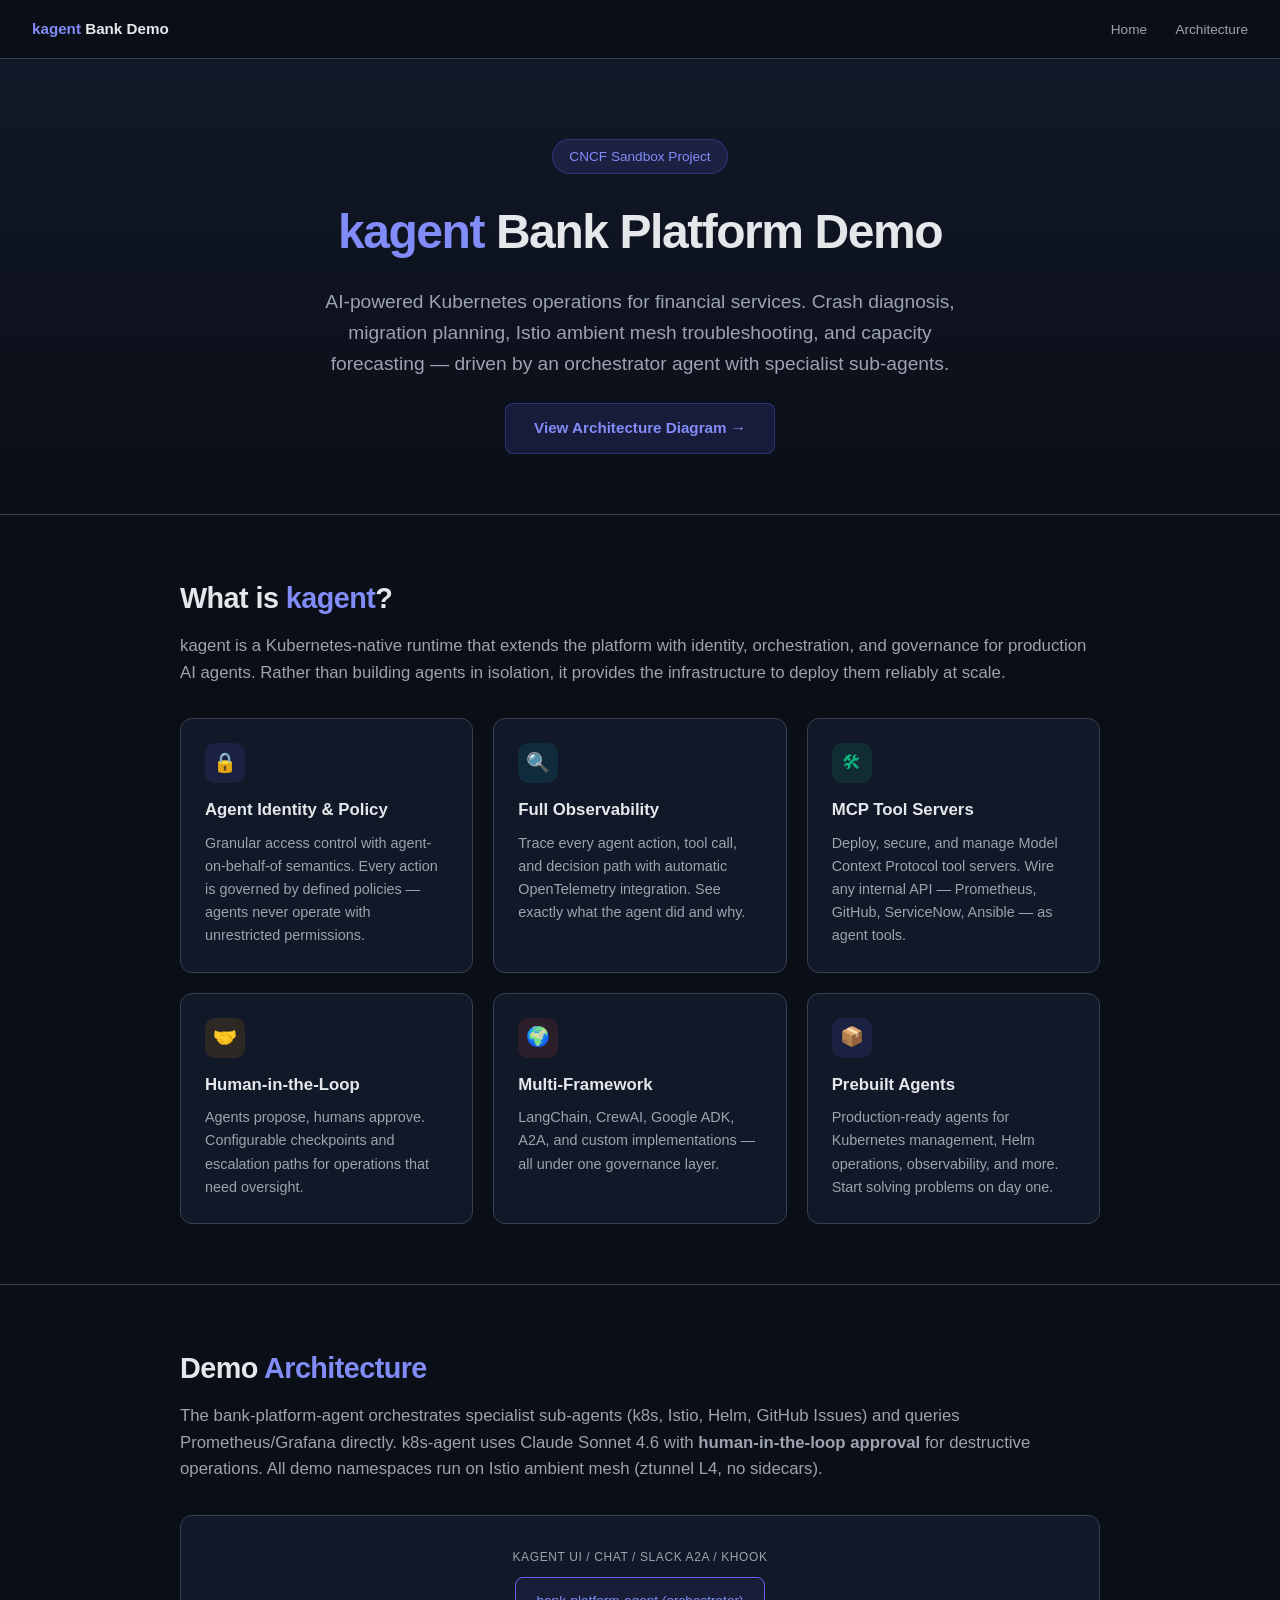
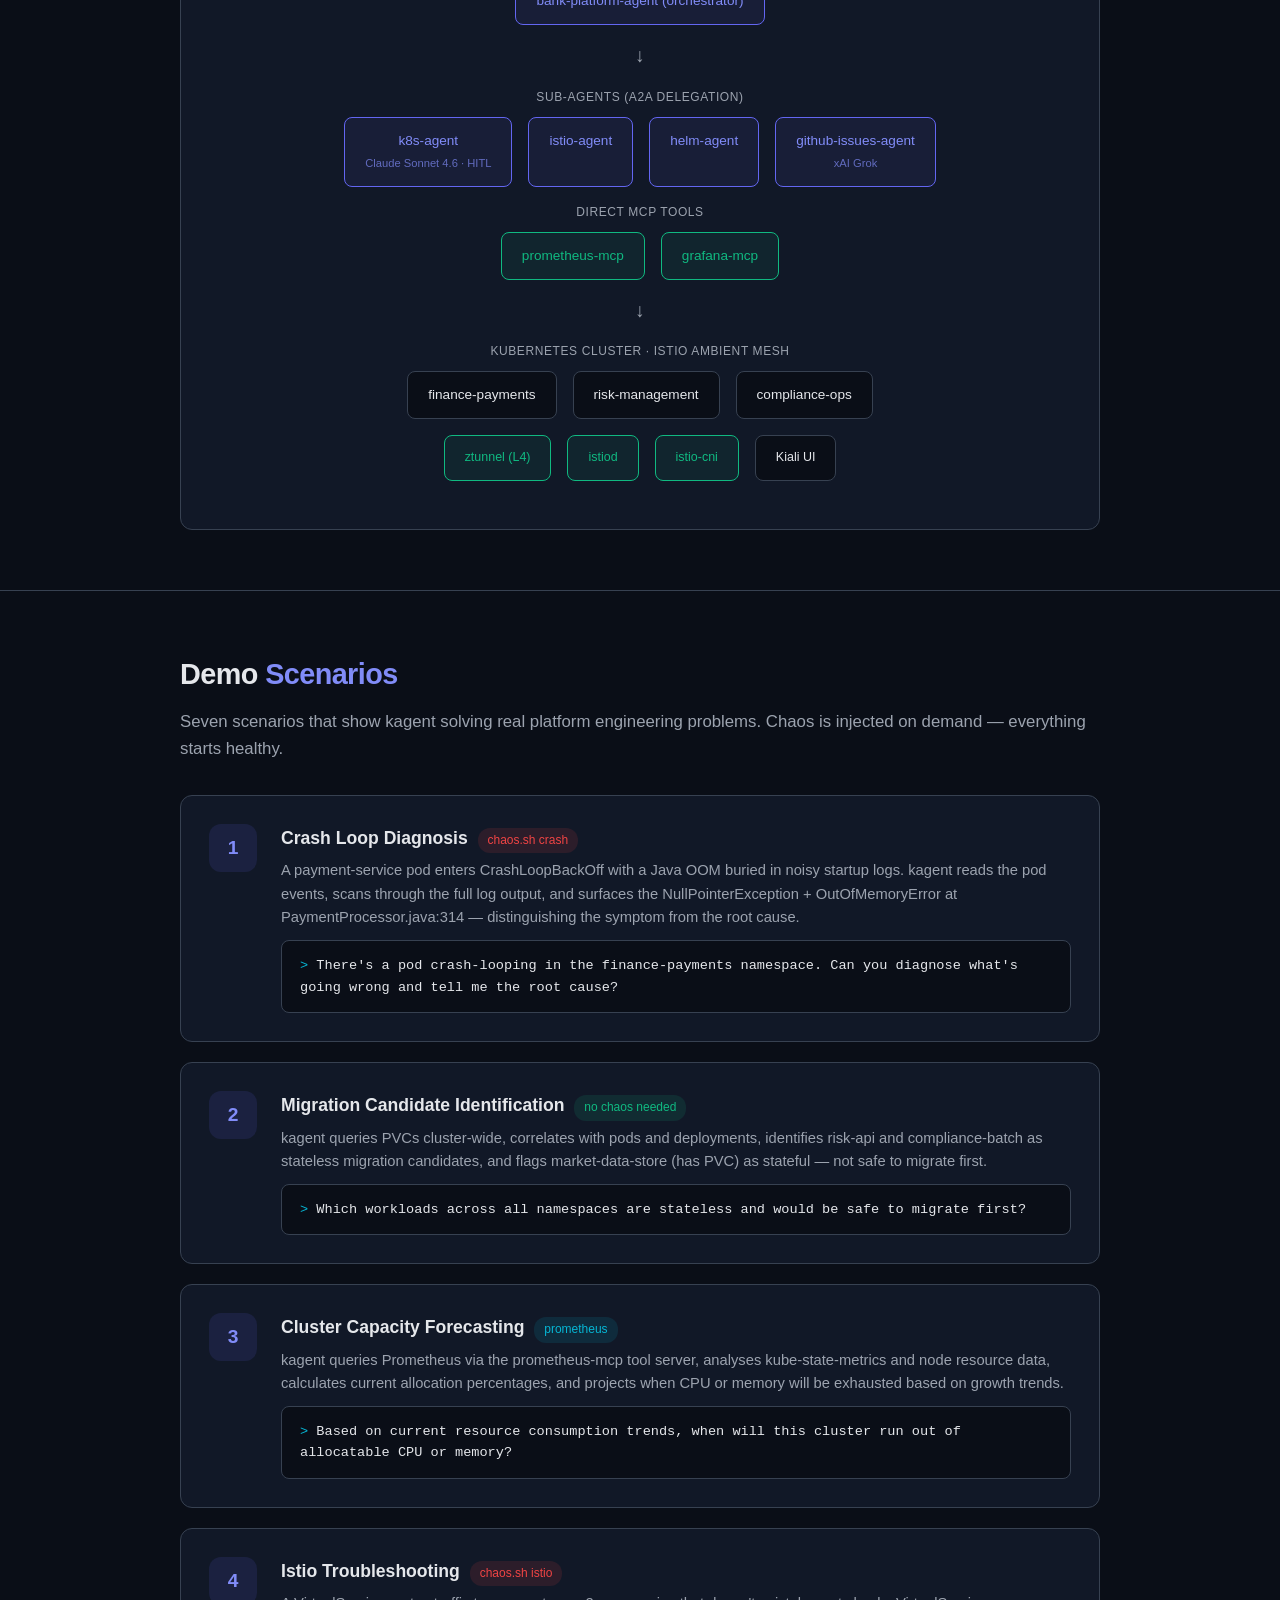
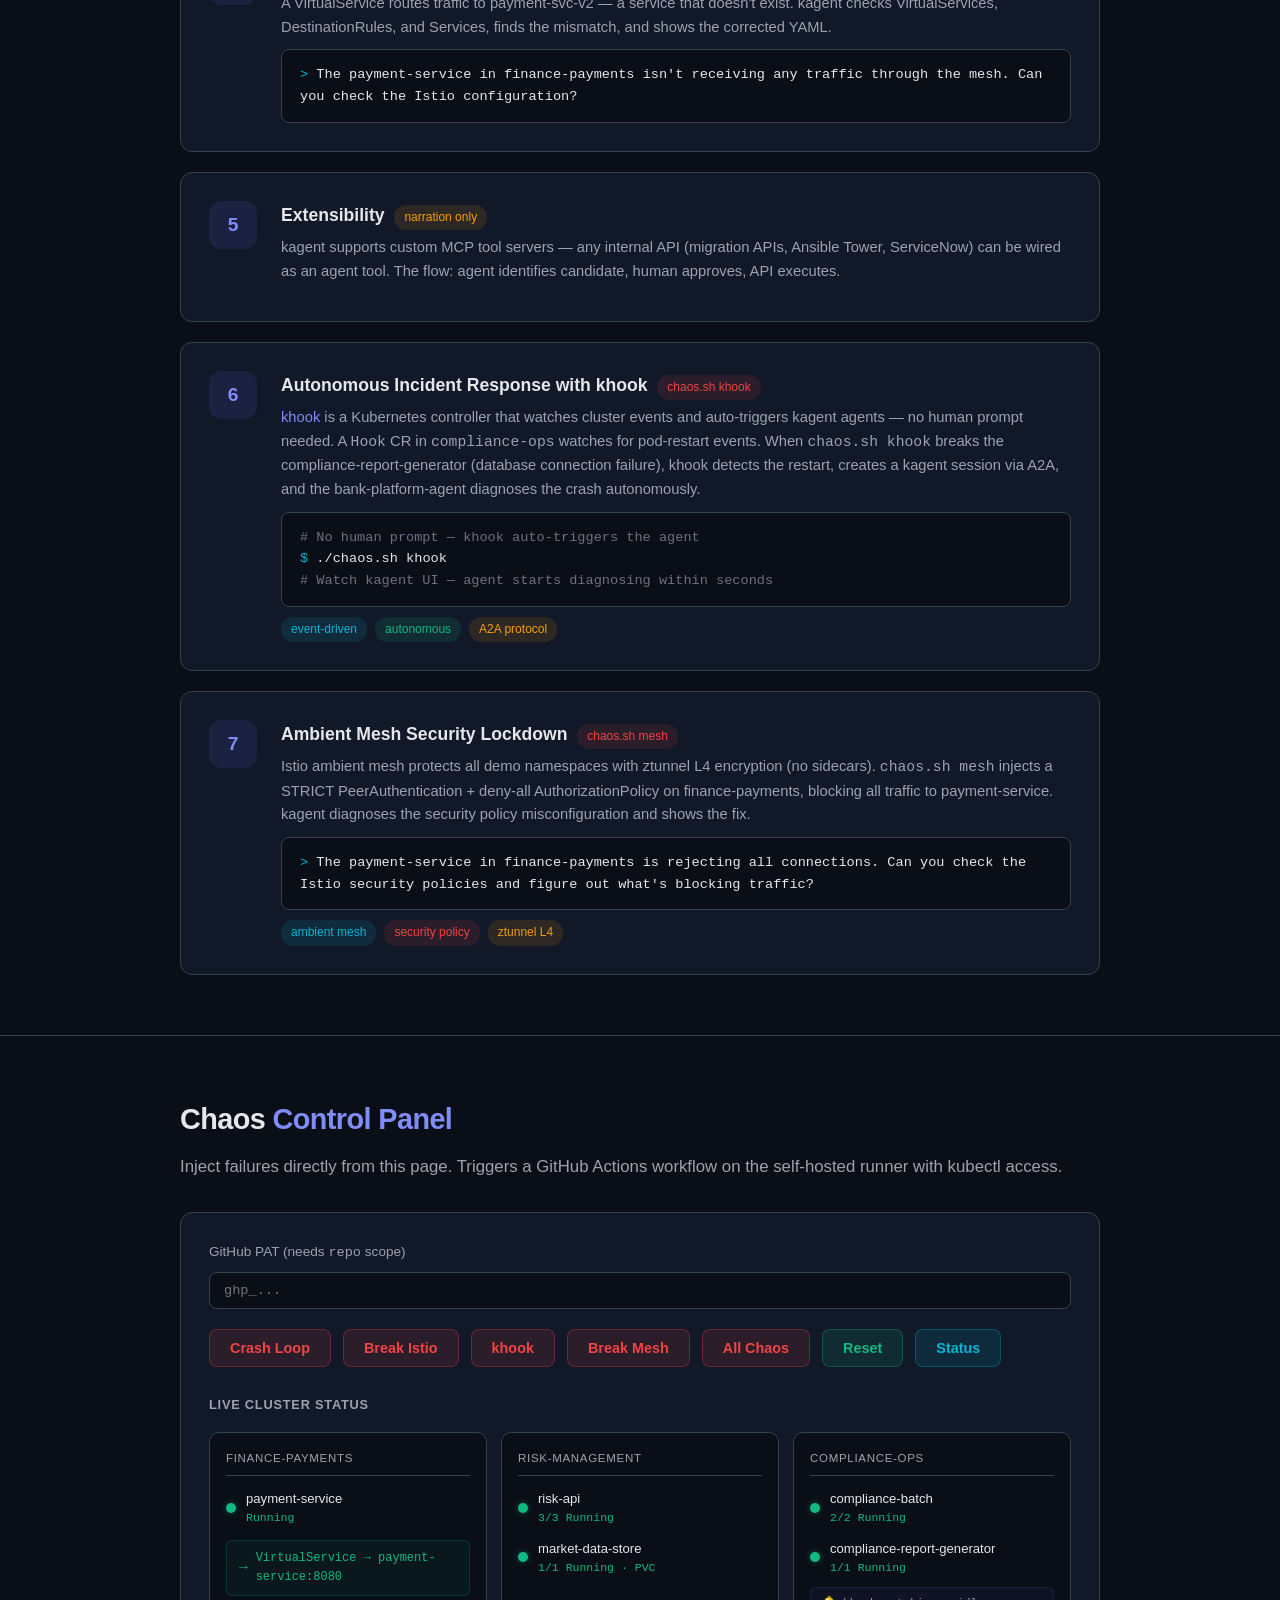
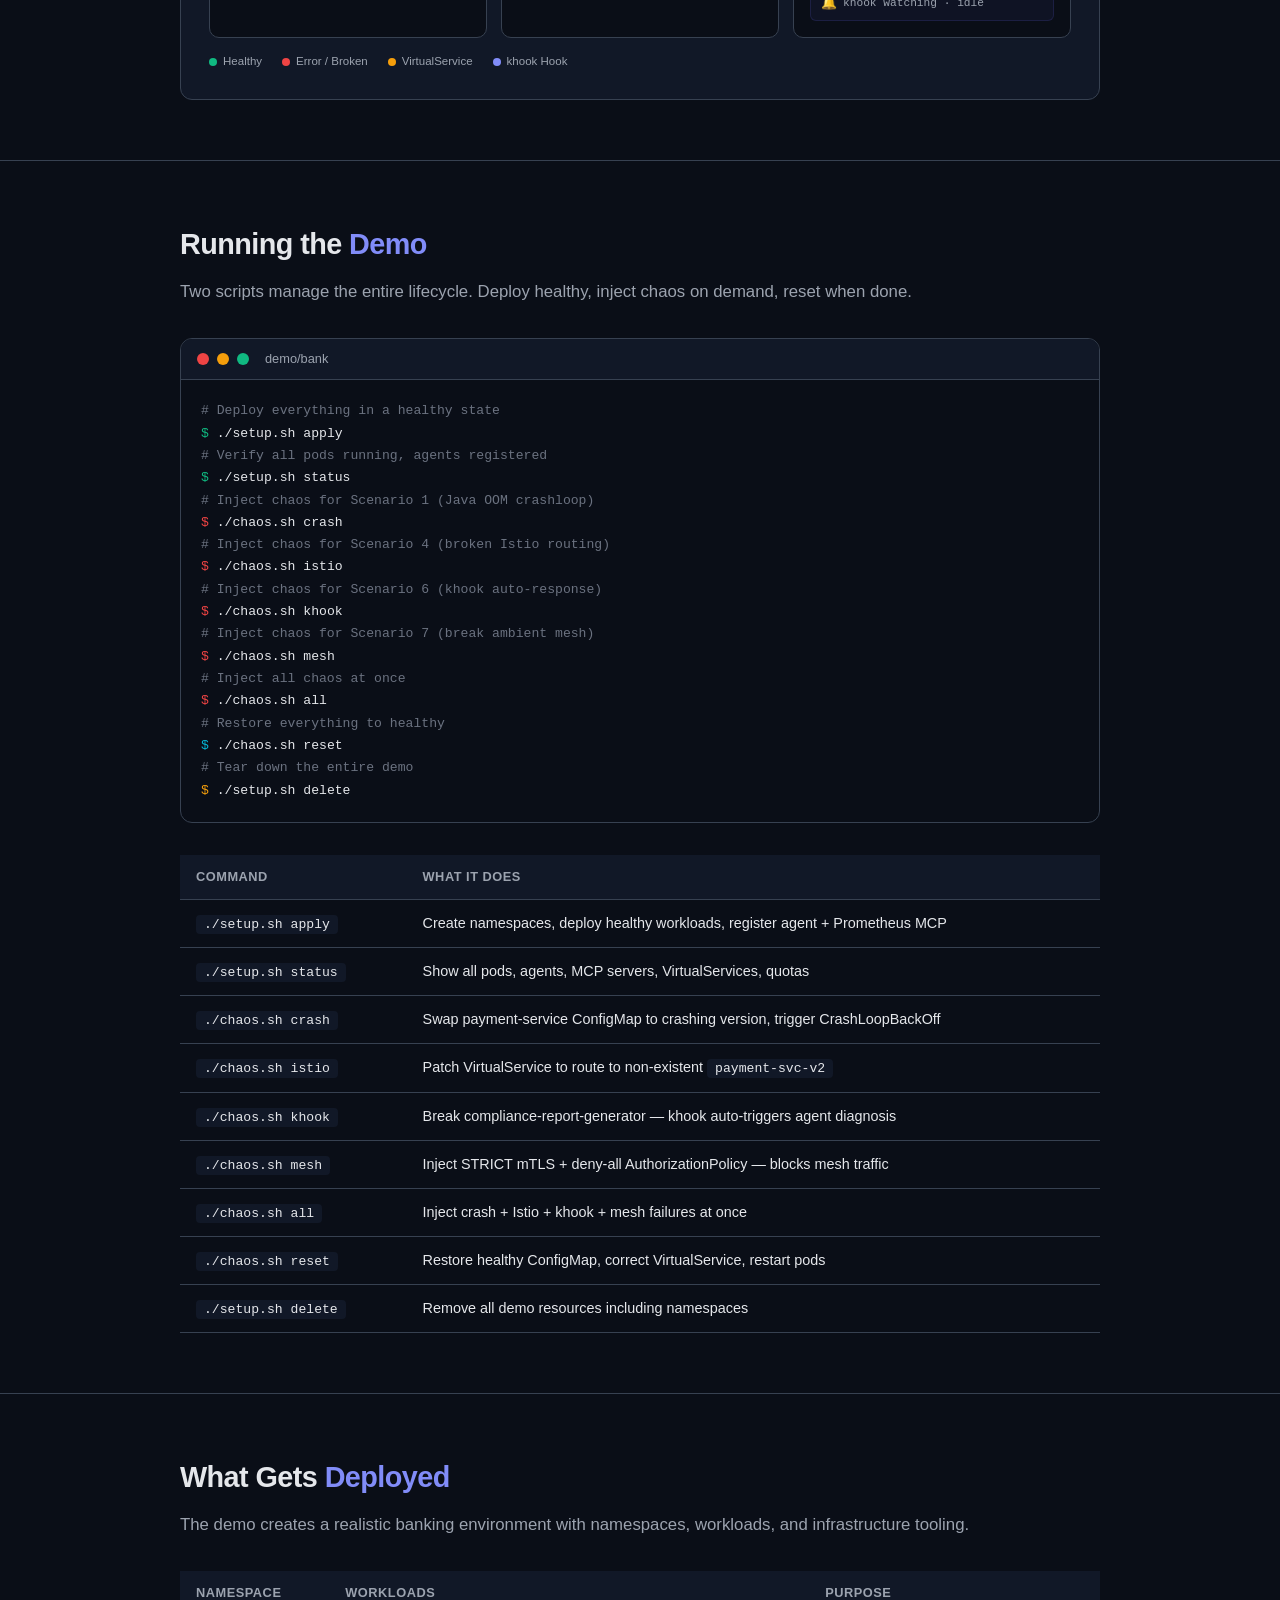
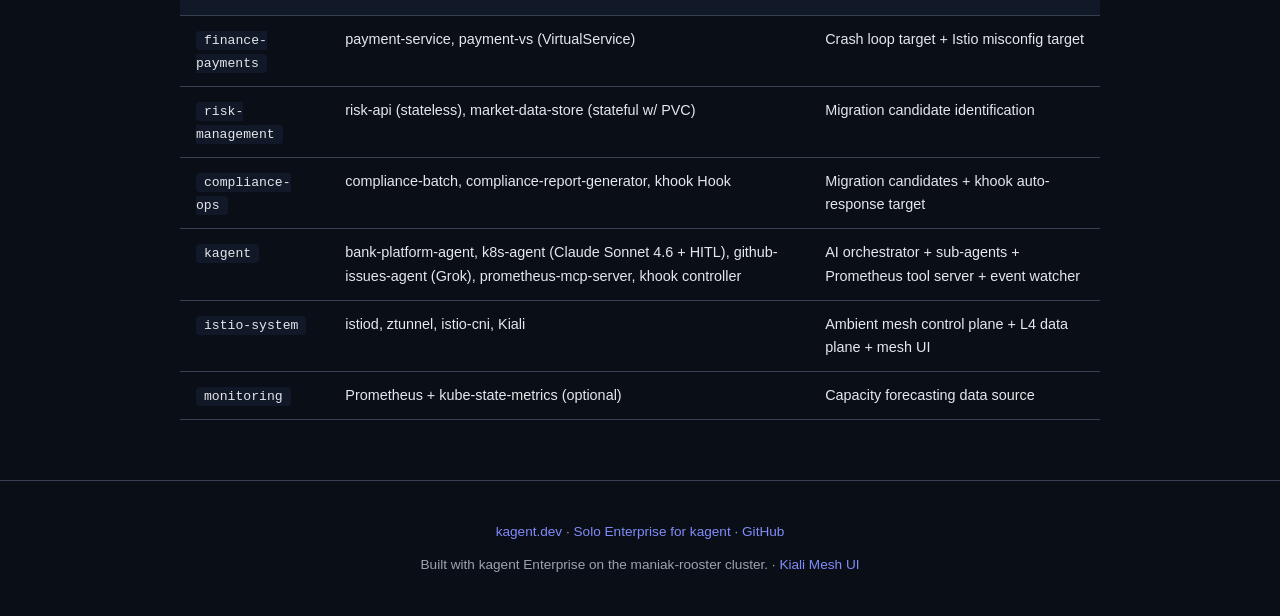
==== docs/index.html @ 9a8044e0 "feat: claude-sonnet-4-6, HITL approval, update docs - claude-model-config now uses claude-sonnet-4-6" ====
<!DOCTYPE html>
<html lang="en">
<head>
  <meta charset="UTF-8">
  <meta name="viewport" content="width=device-width, initial-scale=1.0">
  <title>kagent — Bank Platform Demo</title>
  <style>
    :root {
      --bg: #0a0e17;
      --surface: #111827;
      --surface-light: #1f2937;
      --border: #374151;
      --text: #e5e7eb;
      --text-muted: #9ca3af;
      --accent: #6366f1;
      --accent-light: #818cf8;
      --green: #10b981;
      --red: #ef4444;
      --yellow: #f59e0b;
      --cyan: #06b6d4;
    }
    * { margin: 0; padding: 0; box-sizing: border-box; }
    body {
      font-family: -apple-system, BlinkMacSystemFont, 'Segoe UI', Roboto, sans-serif;
      background: var(--bg);
      color: var(--text);
      line-height: 1.6;
    }
    a { color: var(--accent-light); text-decoration: none; }
    a:hover { text-decoration: underline; }

    /* Hero */
    .hero {
      text-align: center;
      padding: 80px 20px 60px;
      background: linear-gradient(180deg, #111827 0%, var(--bg) 100%);
      border-bottom: 1px solid var(--border);
    }
    .hero-badge {
      display: inline-block;
      background: rgba(99, 102, 241, 0.15);
      color: var(--accent-light);
      padding: 6px 16px;
      border-radius: 20px;
      font-size: 0.85rem;
      font-weight: 500;
      margin-bottom: 20px;
      border: 1px solid rgba(99, 102, 241, 0.3);
    }
    .hero h1 {
      font-size: 3rem;
      font-weight: 700;
      letter-spacing: -0.03em;
      margin-bottom: 16px;
    }
    .hero h1 span { color: var(--accent-light); }
    .hero p {
      font-size: 1.2rem;
      color: var(--text-muted);
      max-width: 640px;
      margin: 0 auto;
    }

    /* Container */
    .container { max-width: 960px; margin: 0 auto; padding: 0 20px; }

    /* Section */
    section { padding: 60px 0; }
    section + section { border-top: 1px solid var(--border); }
    section h2 {
      font-size: 1.8rem;
      font-weight: 600;
      margin-bottom: 12px;
      letter-spacing: -0.02em;
    }
    section h2 span { color: var(--accent-light); }
    section > .container > p {
      color: var(--text-muted);
      margin-bottom: 32px;
      font-size: 1.05rem;
    }

    /* Feature grid */
    .features {
      display: grid;
      grid-template-columns: repeat(auto-fit, minmax(260px, 1fr));
      gap: 20px;
      margin-top: 24px;
    }
    .feature {
      background: var(--surface);
      border: 1px solid var(--border);
      border-radius: 12px;
      padding: 24px;
    }
    .feature-icon {
      width: 40px;
      height: 40px;
      border-radius: 10px;
      display: flex;
      align-items: center;
      justify-content: center;
      font-size: 1.2rem;
      margin-bottom: 14px;
    }
    .feature h3 { font-size: 1.05rem; margin-bottom: 8px; }
    .feature p { color: var(--text-muted); font-size: 0.9rem; }

    /* Scenario cards */
    .scenarios { display: flex; flex-direction: column; gap: 20px; margin-top: 24px; }
    .scenario {
      background: var(--surface);
      border: 1px solid var(--border);
      border-radius: 12px;
      padding: 28px;
      display: flex;
      gap: 24px;
      align-items: flex-start;
    }
    .scenario-num {
      flex-shrink: 0;
      width: 48px;
      height: 48px;
      border-radius: 12px;
      background: rgba(99, 102, 241, 0.12);
      color: var(--accent-light);
      display: flex;
      align-items: center;
      justify-content: center;
      font-size: 1.2rem;
      font-weight: 700;
    }
    .scenario-body h3 { font-size: 1.1rem; margin-bottom: 6px; }
    .scenario-body p { color: var(--text-muted); font-size: 0.92rem; margin-bottom: 10px; }

    /* Code blocks */
    .code-block {
      background: var(--bg);
      border: 1px solid var(--border);
      border-radius: 8px;
      padding: 14px 18px;
      font-family: 'SF Mono', 'Fira Code', 'Cascadia Code', monospace;
      font-size: 0.85rem;
      overflow-x: auto;
      color: var(--text-muted);
    }
    .code-block .prompt { color: var(--cyan); }
    .code-block .cmd { color: var(--text); }
    .code-block .comment { color: #6b7280; }

    /* Terminal */
    .terminal {
      background: var(--bg);
      border: 1px solid var(--border);
      border-radius: 12px;
      overflow: hidden;
      margin-top: 24px;
    }
    .terminal-header {
      background: var(--surface);
      padding: 10px 16px;
      display: flex;
      align-items: center;
      gap: 8px;
      border-bottom: 1px solid var(--border);
    }
    .terminal-dot {
      width: 12px; height: 12px; border-radius: 50%;
    }
    .terminal-dot.r { background: var(--red); }
    .terminal-dot.y { background: var(--yellow); }
    .terminal-dot.g { background: var(--green); }
    .terminal-title {
      color: var(--text-muted);
      font-size: 0.8rem;
      margin-left: 8px;
    }
    .terminal-body {
      padding: 20px;
      font-family: 'SF Mono', 'Fira Code', monospace;
      font-size: 0.82rem;
      line-height: 1.7;
    }
    .terminal-body .line { white-space: pre; }
    .terminal-body .green { color: var(--green); }
    .terminal-body .red { color: var(--red); }
    .terminal-body .yellow { color: var(--yellow); }
    .terminal-body .cyan { color: var(--cyan); }
    .terminal-body .muted { color: #6b7280; }

    /* Architecture */
    .arch-diagram {
      background: var(--surface);
      border: 1px solid var(--border);
      border-radius: 12px;
      padding: 32px;
      margin-top: 24px;
      text-align: center;
    }
    .arch-row {
      display: flex;
      justify-content: center;
      gap: 16px;
      flex-wrap: wrap;
      margin-bottom: 16px;
    }
    .arch-box {
      background: var(--bg);
      border: 1px solid var(--border);
      border-radius: 8px;
      padding: 12px 20px;
      font-size: 0.85rem;
      font-weight: 500;
    }
    .arch-box.accent {
      border-color: var(--accent);
      background: rgba(99, 102, 241, 0.08);
      color: var(--accent-light);
    }
    .arch-box.green {
      border-color: var(--green);
      background: rgba(16, 185, 129, 0.08);
      color: var(--green);
    }
    .arch-arrow {
      color: var(--text-muted);
      font-size: 1.2rem;
      margin-bottom: 16px;
    }
    .arch-label {
      color: var(--text-muted);
      font-size: 0.75rem;
      text-transform: uppercase;
      letter-spacing: 0.05em;
      margin-bottom: 10px;
    }

    /* Flow table */
    .flow-table {
      width: 100%;
      border-collapse: collapse;
      margin-top: 24px;
      font-size: 0.9rem;
    }
    .flow-table th {
      text-align: left;
      padding: 12px 16px;
      background: var(--surface);
      border-bottom: 1px solid var(--border);
      font-weight: 600;
      font-size: 0.8rem;
      text-transform: uppercase;
      letter-spacing: 0.04em;
      color: var(--text-muted);
    }
    .flow-table td {
      padding: 12px 16px;
      border-bottom: 1px solid var(--border);
      vertical-align: top;
    }
    .flow-table code {
      background: var(--surface);
      padding: 2px 8px;
      border-radius: 4px;
      font-size: 0.82rem;
      font-family: 'SF Mono', monospace;
    }

    /* Footer */
    footer {
      border-top: 1px solid var(--border);
      padding: 40px 20px;
      text-align: center;
      color: var(--text-muted);
      font-size: 0.85rem;
    }
    footer a { color: var(--accent-light); }

    /* Tags */
    .tag {
      display: inline-block;
      font-size: 0.75rem;
      padding: 3px 10px;
      border-radius: 12px;
      font-weight: 500;
    }
    .tag-red { background: rgba(239, 68, 68, 0.12); color: var(--red); }
    .tag-green { background: rgba(16, 185, 129, 0.12); color: var(--green); }
    .tag-yellow { background: rgba(245, 158, 11, 0.12); color: var(--yellow); }
    .tag-cyan { background: rgba(6, 182, 212, 0.12); color: var(--cyan); }

    /* Chaos buttons */
    .chaos-btn {
      padding: 10px 20px;
      border: 1px solid var(--border);
      border-radius: 8px;
      font-size: 0.9rem;
      font-weight: 600;
      cursor: pointer;
      transition: all 0.15s;
      font-family: inherit;
    }
    .chaos-btn:hover { transform: translateY(-1px); }
    .chaos-btn:active { transform: translateY(0); }
    .chaos-btn:disabled { opacity: 0.5; cursor: not-allowed; transform: none; }
    .chaos-btn-red {
      background: rgba(239, 68, 68, 0.12);
      color: var(--red);
      border-color: rgba(239, 68, 68, 0.3);
    }
    .chaos-btn-red:hover { background: rgba(239, 68, 68, 0.2); }
    .chaos-btn-green {
      background: rgba(16, 185, 129, 0.12);
      color: var(--green);
      border-color: rgba(16, 185, 129, 0.3);
    }
    .chaos-btn-green:hover { background: rgba(16, 185, 129, 0.2); }
    .chaos-btn-cyan {
      background: rgba(6, 182, 212, 0.12);
      color: var(--cyan);
      border-color: rgba(6, 182, 212, 0.3);
    }
    .chaos-btn-cyan:hover { background: rgba(6, 182, 212, 0.2); }

    /* Cluster Viz */
    .cluster-viz-title {
      font-size: 0.8rem;
      color: var(--text-muted);
      text-transform: uppercase;
      letter-spacing: 0.06em;
      margin-bottom: 16px;
      font-weight: 600;
    }
    .ns-grid {
      display: grid;
      grid-template-columns: 1fr 1fr 1fr;
      gap: 14px;
    }
    .ns-card {
      background: var(--bg);
      border: 1px solid var(--border);
      border-radius: 10px;
      padding: 16px;
      transition: border-color 0.3s;
    }
    .ns-card.has-error { border-color: rgba(239, 68, 68, 0.5); }
    .ns-header {
      font-size: 0.72rem;
      text-transform: uppercase;
      letter-spacing: 0.06em;
      color: var(--text-muted);
      margin-bottom: 12px;
      padding-bottom: 8px;
      border-bottom: 1px solid var(--border);
    }
    .pod-row { margin-bottom: 10px; }
    .pod-row:last-child { margin-bottom: 0; }
    .pod-box {
      display: flex;
      align-items: center;
      gap: 10px;
    }
    .pod-dot {
      width: 10px;
      height: 10px;
      border-radius: 50%;
      flex-shrink: 0;
      transition: background 0.3s, box-shadow 0.3s;
    }
    .pod-dot.healthy {
      background: var(--green);
      box-shadow: 0 0 6px rgba(16, 185, 129, 0.4);
    }
    .pod-dot.error {
      background: var(--red);
      box-shadow: 0 0 6px rgba(239, 68, 68, 0.5);
      animation: pulse-red 1.5s ease-in-out infinite;
    }
    @keyframes pulse-red {
      0%, 100% { box-shadow: 0 0 6px rgba(239, 68, 68, 0.5); }
      50% { box-shadow: 0 0 14px rgba(239, 68, 68, 0.8); }
    }
    .pod-name {
      font-size: 0.82rem;
      font-weight: 500;
      color: var(--text);
    }
    .pod-status {
      font-size: 0.72rem;
      font-family: 'SF Mono', 'Fira Code', monospace;
      transition: color 0.3s;
    }
    .pod-status.healthy { color: var(--green); }
    .pod-status.error { color: var(--red); }
    .vs-indicator {
      margin-top: 12px;
      padding: 8px 12px;
      border-radius: 6px;
      font-size: 0.75rem;
      font-family: 'SF Mono', monospace;
      display: flex;
      align-items: center;
      gap: 8px;
      transition: background 0.3s, border-color 0.3s;
    }
    .vs-indicator.healthy {
      background: rgba(16, 185, 129, 0.06);
      border: 1px solid rgba(16, 185, 129, 0.2);
      color: var(--green);
    }
    .vs-indicator.error {
      background: rgba(239, 68, 68, 0.06);
      border: 1px solid rgba(239, 68, 68, 0.25);
      color: var(--red);
    }
    .vs-arrow {
      font-size: 0.9rem;
      transition: color 0.3s;
    }
    .viz-legend {
      display: flex;
      gap: 20px;
      margin-top: 14px;
      font-size: 0.72rem;
      color: var(--text-muted);
    }
    .viz-legend-item {
      display: flex;
      align-items: center;
      gap: 6px;
    }
    .viz-legend-dot {
      width: 8px;
      height: 8px;
      border-radius: 50%;
    }

    @media (max-width: 640px) {
      .hero h1 { font-size: 2rem; }
      .scenario { flex-direction: column; gap: 12px; }
      .ns-grid { grid-template-columns: 1fr; }
    }
  </style>
</head>
<body>

  <!-- Nav -->
  <nav style="display: flex; justify-content: space-between; align-items: center; padding: 16px 32px; border-bottom: 1px solid var(--border);">
    <div style="font-weight: 600; font-size: 0.95rem;"><span style="color: var(--accent-light);">kagent</span> Bank Demo</div>
    <div>
      <a href="index.html" style="font-size: 0.85rem; color: var(--text-muted); margin-left: 24px;">Home</a>
      <a href="architecture.html" style="font-size: 0.85rem; color: var(--text-muted); margin-left: 24px;">Architecture</a>
    </div>
  </nav>

  <!-- Hero -->
  <div class="hero">
    <div class="hero-badge">CNCF Sandbox Project</div>
    <h1><span>kagent</span> Bank Platform Demo</h1>
    <p>AI-powered Kubernetes operations for financial services. Crash diagnosis, migration planning, Istio ambient mesh troubleshooting, and capacity forecasting — driven by an orchestrator agent with specialist sub-agents.</p>
    <a href="architecture.html" style="display: inline-block; margin-top: 24px; padding: 12px 28px; background: rgba(99, 102, 241, 0.15); color: var(--accent-light); border: 1px solid rgba(99, 102, 241, 0.3); border-radius: 8px; font-weight: 600; font-size: 0.95rem; text-decoration: none; transition: background 0.15s;">View Architecture Diagram &rarr;</a>
  </div>

  <!-- What is kagent -->
  <section>
    <div class="container">
      <h2>What is <span>kagent</span>?</h2>
      <p>kagent is a Kubernetes-native runtime that extends the platform with identity, orchestration, and governance for production AI agents. Rather than building agents in isolation, it provides the infrastructure to deploy them reliably at scale.</p>

      <div class="features">
        <div class="feature">
          <div class="feature-icon" style="background: rgba(99, 102, 241, 0.12); color: var(--accent-light);">&#x1f512;</div>
          <h3>Agent Identity & Policy</h3>
          <p>Granular access control with agent-on-behalf-of semantics. Every action is governed by defined policies — agents never operate with unrestricted permissions.</p>
        </div>
        <div class="feature">
          <div class="feature-icon" style="background: rgba(6, 182, 212, 0.12); color: var(--cyan);">&#x1f50d;</div>
          <h3>Full Observability</h3>
          <p>Trace every agent action, tool call, and decision path with automatic OpenTelemetry integration. See exactly what the agent did and why.</p>
        </div>
        <div class="feature">
          <div class="feature-icon" style="background: rgba(16, 185, 129, 0.12); color: var(--green);">&#x1f6e0;</div>
          <h3>MCP Tool Servers</h3>
          <p>Deploy, secure, and manage Model Context Protocol tool servers. Wire any internal API — Prometheus, GitHub, ServiceNow, Ansible — as agent tools.</p>
        </div>
        <div class="feature">
          <div class="feature-icon" style="background: rgba(245, 158, 11, 0.12); color: var(--yellow);">&#x1f91d;</div>
          <h3>Human-in-the-Loop</h3>
          <p>Agents propose, humans approve. Configurable checkpoints and escalation paths for operations that need oversight.</p>
        </div>
        <div class="feature">
          <div class="feature-icon" style="background: rgba(239, 68, 68, 0.12); color: var(--red);">&#x1f30d;</div>
          <h3>Multi-Framework</h3>
          <p>LangChain, CrewAI, Google ADK, A2A, and custom implementations — all under one governance layer.</p>
        </div>
        <div class="feature">
          <div class="feature-icon" style="background: rgba(99, 102, 241, 0.12); color: var(--accent-light);">&#x1f4e6;</div>
          <h3>Prebuilt Agents</h3>
          <p>Production-ready agents for Kubernetes management, Helm operations, observability, and more. Start solving problems on day one.</p>
        </div>
      </div>
    </div>
  </section>

  <!-- Architecture -->
  <section>
    <div class="container">
      <h2>Demo <span>Architecture</span></h2>
      <p>The bank-platform-agent orchestrates specialist sub-agents (k8s, Istio, Helm, GitHub Issues) and queries Prometheus/Grafana directly. k8s-agent uses Claude Sonnet 4.6 with <strong>human-in-the-loop approval</strong> for destructive operations. All demo namespaces run on Istio ambient mesh (ztunnel L4, no sidecars).</p>

      <div class="arch-diagram">
        <div class="arch-label">kagent UI / Chat / Slack A2A / khook</div>
        <div class="arch-row">
          <div class="arch-box accent">bank-platform-agent (orchestrator)</div>
        </div>
        <div class="arch-arrow">&darr;</div>
        <div class="arch-label">Sub-Agents (A2A delegation)</div>
        <div class="arch-row">
          <div class="arch-box accent">k8s-agent<br><span style="font-size:0.7rem;opacity:0.7;">Claude Sonnet 4.6 &middot; HITL</span></div>
          <div class="arch-box accent">istio-agent</div>
          <div class="arch-box accent">helm-agent</div>
          <div class="arch-box accent">github-issues-agent<br><span style="font-size:0.7rem;opacity:0.7;">xAI Grok</span></div>
        </div>
        <div class="arch-label" style="margin-top: 12px;">Direct MCP Tools</div>
        <div class="arch-row">
          <div class="arch-box green">prometheus-mcp</div>
          <div class="arch-box green">grafana-mcp</div>
        </div>
        <div class="arch-arrow">&darr;</div>
        <div class="arch-label">Kubernetes Cluster &middot; Istio Ambient Mesh</div>
        <div class="arch-row">
          <div class="arch-box">finance-payments</div>
          <div class="arch-box">risk-management</div>
          <div class="arch-box">compliance-ops</div>
        </div>
        <div class="arch-row" style="margin-top: 8px;">
          <div class="arch-box green" style="font-size: 0.78rem;">ztunnel (L4)</div>
          <div class="arch-box green" style="font-size: 0.78rem;">istiod</div>
          <div class="arch-box green" style="font-size: 0.78rem;">istio-cni</div>
          <div class="arch-box" style="font-size: 0.78rem;"><a href="http://kiali.rooster.maniak.com:20001" target="_blank" style="color: inherit;">Kiali UI</a></div>
        </div>
      </div>
    </div>
  </section>

  <!-- Demo Scenarios -->
  <section>
    <div class="container">
      <h2>Demo <span>Scenarios</span></h2>
      <p>Seven scenarios that show kagent solving real platform engineering problems. Chaos is injected on demand — everything starts healthy.</p>

      <div class="scenarios">

        <div class="scenario">
          <div class="scenario-num">1</div>
          <div class="scenario-body">
            <h3>Crash Loop Diagnosis &nbsp;<span class="tag tag-red">chaos.sh crash</span></h3>
            <p>A payment-service pod enters CrashLoopBackOff with a Java OOM buried in noisy startup logs. kagent reads the pod events, scans through the full log output, and surfaces the NullPointerException + OutOfMemoryError at PaymentProcessor.java:314 — distinguishing the symptom from the root cause.</p>
            <div class="code-block">
              <span class="prompt">&gt;</span> <span class="cmd">There's a pod crash-looping in the finance-payments namespace. Can you diagnose what's going wrong and tell me the root cause?</span>
            </div>
          </div>
        </div>

        <div class="scenario">
          <div class="scenario-num">2</div>
          <div class="scenario-body">
            <h3>Migration Candidate Identification &nbsp;<span class="tag tag-green">no chaos needed</span></h3>
            <p>kagent queries PVCs cluster-wide, correlates with pods and deployments, identifies risk-api and compliance-batch as stateless migration candidates, and flags market-data-store (has PVC) as stateful — not safe to migrate first.</p>
            <div class="code-block">
              <span class="prompt">&gt;</span> <span class="cmd">Which workloads across all namespaces are stateless and would be safe to migrate first?</span>
            </div>
          </div>
        </div>

        <div class="scenario">
          <div class="scenario-num">3</div>
          <div class="scenario-body">
            <h3>Cluster Capacity Forecasting &nbsp;<span class="tag tag-cyan">prometheus</span></h3>
            <p>kagent queries Prometheus via the prometheus-mcp tool server, analyses kube-state-metrics and node resource data, calculates current allocation percentages, and projects when CPU or memory will be exhausted based on growth trends.</p>
            <div class="code-block">
              <span class="prompt">&gt;</span> <span class="cmd">Based on current resource consumption trends, when will this cluster run out of allocatable CPU or memory?</span>
            </div>
          </div>
        </div>

        <div class="scenario">
          <div class="scenario-num">4</div>
          <div class="scenario-body">
            <h3>Istio Troubleshooting &nbsp;<span class="tag tag-red">chaos.sh istio</span></h3>
            <p>A VirtualService routes traffic to payment-svc-v2 — a service that doesn't exist. kagent checks VirtualServices, DestinationRules, and Services, finds the mismatch, and shows the corrected YAML.</p>
            <div class="code-block">
              <span class="prompt">&gt;</span> <span class="cmd">The payment-service in finance-payments isn't receiving any traffic through the mesh. Can you check the Istio configuration?</span>
            </div>
          </div>
        </div>

        <div class="scenario">
          <div class="scenario-num">5</div>
          <div class="scenario-body">
            <h3>Extensibility &nbsp;<span class="tag tag-yellow">narration only</span></h3>
            <p>kagent supports custom MCP tool servers — any internal API (migration APIs, Ansible Tower, ServiceNow) can be wired as an agent tool. The flow: agent identifies candidate, human approves, API executes.</p>
          </div>
        </div>

        <div class="scenario">
          <div class="scenario-num">6</div>
          <div class="scenario-body">
            <h3>Autonomous Incident Response with khook &nbsp;<span class="tag tag-red">chaos.sh khook</span></h3>
            <p><a href="https://github.com/kagent-dev/khook">khook</a> is a Kubernetes controller that watches cluster events and auto-triggers kagent agents — no human prompt needed. A <code>Hook</code> CR in <code>compliance-ops</code> watches for pod-restart events. When <code>chaos.sh khook</code> breaks the compliance-report-generator (database connection failure), khook detects the restart, creates a kagent session via A2A, and the bank-platform-agent diagnoses the crash autonomously.</p>
            <div class="code-block" style="margin-bottom: 10px;">
              <span class="comment"># No human prompt — khook auto-triggers the agent</span><br>
              <span class="prompt">$</span> <span class="cmd">./chaos.sh khook</span><br>
              <span class="comment"># Watch kagent UI — agent starts diagnosing within seconds</span>
            </div>
            <div style="display: flex; gap: 8px; margin-top: 10px; font-size: 0.8rem;">
              <span class="tag tag-cyan">event-driven</span>
              <span class="tag tag-green">autonomous</span>
              <span class="tag tag-yellow">A2A protocol</span>
            </div>
          </div>
        </div>

        <div class="scenario">
          <div class="scenario-num">7</div>
          <div class="scenario-body">
            <h3>Ambient Mesh Security Lockdown &nbsp;<span class="tag tag-red">chaos.sh mesh</span></h3>
            <p>Istio ambient mesh protects all demo namespaces with ztunnel L4 encryption (no sidecars). <code>chaos.sh mesh</code> injects a STRICT PeerAuthentication + deny-all AuthorizationPolicy on finance-payments, blocking all traffic to payment-service. kagent diagnoses the security policy misconfiguration and shows the fix.</p>
            <div class="code-block">
              <span class="prompt">&gt;</span> <span class="cmd">The payment-service in finance-payments is rejecting all connections. Can you check the Istio security policies and figure out what's blocking traffic?</span>
            </div>
            <div style="display: flex; gap: 8px; margin-top: 10px; font-size: 0.8rem;">
              <span class="tag tag-cyan">ambient mesh</span>
              <span class="tag tag-red">security policy</span>
              <span class="tag tag-yellow">ztunnel L4</span>
            </div>
          </div>
        </div>

      </div>
    </div>
  </section>

  <!-- Chaos Control Panel -->
  <section id="chaos">
    <div class="container">
      <h2>Chaos <span>Control Panel</span></h2>
      <p>Inject failures directly from this page. Triggers a GitHub Actions workflow on the self-hosted runner with kubectl access.</p>

      <div style="background: var(--surface); border: 1px solid var(--border); border-radius: 12px; padding: 28px; margin-top: 24px;">
        <div style="margin-bottom: 20px;">
          <label style="display: block; font-size: 0.85rem; color: var(--text-muted); margin-bottom: 8px;">GitHub PAT (needs <code>repo</code> scope)</label>
          <input type="password" id="gh-token" placeholder="ghp_..." style="
            width: 100%;
            padding: 10px 14px;
            background: var(--bg);
            border: 1px solid var(--border);
            border-radius: 8px;
            color: var(--text);
            font-family: 'SF Mono', monospace;
            font-size: 0.85rem;
            outline: none;
          " />
        </div>

        <div style="display: flex; gap: 12px; flex-wrap: wrap;">
          <button onclick="triggerChaos('crash')" class="chaos-btn chaos-btn-red">Crash Loop</button>
          <button onclick="triggerChaos('istio')" class="chaos-btn chaos-btn-red">Break Istio</button>
          <button onclick="triggerChaos('khook')" class="chaos-btn chaos-btn-red">khook</button>
          <button onclick="triggerChaos('mesh')" class="chaos-btn chaos-btn-red">Break Mesh</button>
          <button onclick="triggerChaos('all')" class="chaos-btn chaos-btn-red">All Chaos</button>
          <button onclick="triggerChaos('reset')" class="chaos-btn chaos-btn-green">Reset</button>
          <button onclick="triggerChaos('status')" class="chaos-btn chaos-btn-cyan">Status</button>
        </div>

        <div id="chaos-status" style="margin-top: 16px; display: none;">
          <div style="background: var(--bg); border: 1px solid var(--border); border-radius: 8px; padding: 14px 18px; font-family: 'SF Mono', monospace; font-size: 0.82rem;">
            <span id="chaos-msg"></span>
            <a id="chaos-link" href="#" target="_blank" style="display: none; margin-left: 8px;"></a>
          </div>
        </div>

        <!-- Live Cluster Status Visualization -->
        <div style="margin-top: 28px;">
          <div class="cluster-viz-title">Live Cluster Status</div>

          <div class="ns-grid">
            <!-- finance-payments -->
            <div class="ns-card" id="ns-finance">
              <div class="ns-header">finance-payments</div>
              <div class="pod-row">
                <div class="pod-box">
                  <div class="pod-dot healthy" id="dot-payment"></div>
                  <div>
                    <div class="pod-name">payment-service</div>
                    <div class="pod-status healthy" id="status-payment">Running</div>
                  </div>
                </div>
              </div>
              <div class="vs-indicator healthy" id="vs-payment">
                <span class="vs-arrow">&#x2192;</span>
                <span id="vs-payment-target">VirtualService &#x2192; payment-service:8080</span>
              </div>
            </div>

            <!-- risk-management -->
            <div class="ns-card" id="ns-risk">
              <div class="ns-header">risk-management</div>
              <div class="pod-row">
                <div class="pod-box">
                  <div class="pod-dot healthy" id="dot-risk-api"></div>
                  <div>
                    <div class="pod-name">risk-api</div>
                    <div class="pod-status healthy" id="status-risk-api">3/3 Running</div>
                  </div>
                </div>
              </div>
              <div class="pod-row">
                <div class="pod-box">
                  <div class="pod-dot healthy" id="dot-market-data"></div>
                  <div>
                    <div class="pod-name">market-data-store</div>
                    <div class="pod-status healthy" id="status-market-data">1/1 Running &middot; PVC</div>
                  </div>
                </div>
              </div>
            </div>

            <!-- compliance-ops -->
            <div class="ns-card" id="ns-compliance">
              <div class="ns-header">compliance-ops</div>
              <div class="pod-row">
                <div class="pod-box">
                  <div class="pod-dot healthy" id="dot-compliance"></div>
                  <div>
                    <div class="pod-name">compliance-batch</div>
                    <div class="pod-status healthy" id="status-compliance">2/2 Running</div>
                  </div>
                </div>
              </div>
              <div class="pod-row">
                <div class="pod-box">
                  <div class="pod-dot healthy" id="dot-report-gen"></div>
                  <div>
                    <div class="pod-name">compliance-report-generator</div>
                    <div class="pod-status healthy" id="status-report-gen">1/1 Running</div>
                  </div>
                </div>
              </div>
              <div id="khook-indicator" style="margin-top: 10px; padding: 6px 10px; border-radius: 6px; font-size: 0.7rem; font-family: 'SF Mono', monospace; background: rgba(99, 102, 241, 0.06); border: 1px solid rgba(99, 102, 241, 0.15); color: var(--text-muted); display: flex; align-items: center; gap: 6px; transition: all 0.3s;">
                <span style="font-size: 0.8rem;">&#x1f514;</span>
                <span id="khook-label">khook watching &middot; idle</span>
              </div>
            </div>
          </div>

          <div class="viz-legend">
            <div class="viz-legend-item">
              <div class="viz-legend-dot" style="background: var(--green);"></div>
              <span>Healthy</span>
            </div>
            <div class="viz-legend-item">
              <div class="viz-legend-dot" style="background: var(--red);"></div>
              <span>Error / Broken</span>
            </div>
            <div class="viz-legend-item">
              <div class="viz-legend-dot" style="background: var(--yellow);"></div>
              <span>VirtualService</span>
            </div>
            <div class="viz-legend-item">
              <div class="viz-legend-dot" style="background: var(--accent-light);"></div>
              <span>khook Hook</span>
            </div>
          </div>
        </div>
      </div>
    </div>
  </section>

  <!-- Demo Commands -->
  <section>
    <div class="container">
      <h2>Running the <span>Demo</span></h2>
      <p>Two scripts manage the entire lifecycle. Deploy healthy, inject chaos on demand, reset when done.</p>

      <div class="terminal">
        <div class="terminal-header">
          <div class="terminal-dot r"></div>
          <div class="terminal-dot y"></div>
          <div class="terminal-dot g"></div>
          <span class="terminal-title">demo/bank</span>
        </div>
        <div class="terminal-body">
<div class="line"><span class="muted"># Deploy everything in a healthy state</span></div>
<div class="line"><span class="green">$</span> ./setup.sh apply</div>
<div class="line"></div>
<div class="line"><span class="muted"># Verify all pods running, agents registered</span></div>
<div class="line"><span class="green">$</span> ./setup.sh status</div>
<div class="line"></div>
<div class="line"><span class="muted"># Inject chaos for Scenario 1 (Java OOM crashloop)</span></div>
<div class="line"><span class="red">$</span> ./chaos.sh crash</div>
<div class="line"></div>
<div class="line"><span class="muted"># Inject chaos for Scenario 4 (broken Istio routing)</span></div>
<div class="line"><span class="red">$</span> ./chaos.sh istio</div>
<div class="line"></div>
<div class="line"><span class="muted"># Inject chaos for Scenario 6 (khook auto-response)</span></div>
<div class="line"><span class="red">$</span> ./chaos.sh khook</div>
<div class="line"></div>
<div class="line"><span class="muted"># Inject chaos for Scenario 7 (break ambient mesh)</span></div>
<div class="line"><span class="red">$</span> ./chaos.sh mesh</div>
<div class="line"></div>
<div class="line"><span class="muted"># Inject all chaos at once</span></div>
<div class="line"><span class="red">$</span> ./chaos.sh all</div>
<div class="line"></div>
<div class="line"><span class="muted"># Restore everything to healthy</span></div>
<div class="line"><span class="cyan">$</span> ./chaos.sh reset</div>
<div class="line"></div>
<div class="line"><span class="muted"># Tear down the entire demo</span></div>
<div class="line"><span class="yellow">$</span> ./setup.sh delete</div>
        </div>
      </div>

      <table class="flow-table" style="margin-top: 32px;">
        <thead>
          <tr>
            <th>Command</th>
            <th>What it does</th>
          </tr>
        </thead>
        <tbody>
          <tr>
            <td><code>./setup.sh apply</code></td>
            <td>Create namespaces, deploy healthy workloads, register agent + Prometheus MCP</td>
          </tr>
          <tr>
            <td><code>./setup.sh status</code></td>
            <td>Show all pods, agents, MCP servers, VirtualServices, quotas</td>
          </tr>
          <tr>
            <td><code>./chaos.sh crash</code></td>
            <td>Swap payment-service ConfigMap to crashing version, trigger CrashLoopBackOff</td>
          </tr>
          <tr>
            <td><code>./chaos.sh istio</code></td>
            <td>Patch VirtualService to route to non-existent <code>payment-svc-v2</code></td>
          </tr>
          <tr>
            <td><code>./chaos.sh khook</code></td>
            <td>Break compliance-report-generator — khook auto-triggers agent diagnosis</td>
          </tr>
          <tr>
            <td><code>./chaos.sh mesh</code></td>
            <td>Inject STRICT mTLS + deny-all AuthorizationPolicy — blocks mesh traffic</td>
          </tr>
          <tr>
            <td><code>./chaos.sh all</code></td>
            <td>Inject crash + Istio + khook + mesh failures at once</td>
          </tr>
          <tr>
            <td><code>./chaos.sh reset</code></td>
            <td>Restore healthy ConfigMap, correct VirtualService, restart pods</td>
          </tr>
          <tr>
            <td><code>./setup.sh delete</code></td>
            <td>Remove all demo resources including namespaces</td>
          </tr>
        </tbody>
      </table>
    </div>
  </section>

  <!-- What's Deployed -->
  <section>
    <div class="container">
      <h2>What Gets <span>Deployed</span></h2>
      <p>The demo creates a realistic banking environment with namespaces, workloads, and infrastructure tooling.</p>

      <table class="flow-table">
        <thead>
          <tr>
            <th>Namespace</th>
            <th>Workloads</th>
            <th>Purpose</th>
          </tr>
        </thead>
        <tbody>
          <tr>
            <td><code>finance-payments</code></td>
            <td>payment-service, payment-vs (VirtualService)</td>
            <td>Crash loop target + Istio misconfig target</td>
          </tr>
          <tr>
            <td><code>risk-management</code></td>
            <td>risk-api (stateless), market-data-store (stateful w/ PVC)</td>
            <td>Migration candidate identification</td>
          </tr>
          <tr>
            <td><code>compliance-ops</code></td>
            <td>compliance-batch, compliance-report-generator, khook Hook</td>
            <td>Migration candidates + khook auto-response target</td>
          </tr>
          <tr>
            <td><code>kagent</code></td>
            <td>bank-platform-agent, k8s-agent (Claude Sonnet 4.6 + HITL), github-issues-agent (Grok), prometheus-mcp-server, khook controller</td>
            <td>AI orchestrator + sub-agents + Prometheus tool server + event watcher</td>
          </tr>
          <tr>
            <td><code>istio-system</code></td>
            <td>istiod, ztunnel, istio-cni, Kiali</td>
            <td>Ambient mesh control plane + L4 data plane + mesh UI</td>
          </tr>
          <tr>
            <td><code>monitoring</code></td>
            <td>Prometheus + kube-state-metrics (optional)</td>
            <td>Capacity forecasting data source</td>
          </tr>
        </tbody>
      </table>
    </div>
  </section>

  <!-- Footer -->
  <footer>
    <p>
      <a href="https://kagent.dev">kagent.dev</a> &middot;
      <a href="https://www.solo.io/products/kagent">Solo Enterprise for kagent</a> &middot;
      <a href="https://github.com/kagent-dev/kagent">GitHub</a>
    </p>
    <p style="margin-top: 12px;">
      Built with kagent Enterprise on the maniak-rooster cluster.
      &middot; <a href="http://kiali.rooster.maniak.com:20001">Kiali Mesh UI</a>
    </p>
  </footer>

  <script>
    const REPO = 'ProfessorSeb/k8s-rooster';
    const WORKFLOW = 'chaos.yml';

    /* ── Cluster Visualization State ── */
    // Track individual chaos states so they stack independently
    var vizState = { crash: false, istio: false, khook: false, mesh: false };

    function applyVizState() {
      var crashOn = vizState.crash;
      var istioOn = vizState.istio;
      var khookOn = vizState.khook;
      var meshOn = vizState.mesh;

      // payment-service pod
      var dotPay = document.getElementById('dot-payment');
      var stPay = document.getElementById('status-payment');
      var nsFin = document.getElementById('ns-finance');
      dotPay.className = 'pod-dot ' + (crashOn ? 'error' : 'healthy');
      stPay.className = 'pod-status ' + (crashOn ? 'error' : 'healthy');
      stPay.textContent = crashOn ? 'CrashLoopBackOff' : 'Running';

      // VirtualService
      var vsInd = document.getElementById('vs-payment');
      var vsTgt = document.getElementById('vs-payment-target');
      vsInd.className = 'vs-indicator ' + ((istioOn || meshOn) ? 'error' : 'healthy');
      if (meshOn) {
        vsTgt.innerHTML = 'DENY policy \u2192 <strong>all traffic blocked</strong>';
      } else if (istioOn) {
        vsTgt.innerHTML = 'VirtualService \u2192 <strong>payment-svc-v2 NOT FOUND</strong>';
      } else {
        vsTgt.innerHTML = 'VirtualService \u2192 payment-service:8080';
      }

      // finance namespace card border
      nsFin.className = 'ns-card' + ((crashOn || istioOn || meshOn) ? ' has-error' : '');

      // compliance-report-generator pod
      var dotRG = document.getElementById('dot-report-gen');
      var stRG = document.getElementById('status-report-gen');
      var nsComp = document.getElementById('ns-compliance');
      dotRG.className = 'pod-dot ' + (khookOn ? 'error' : 'healthy');
      stRG.className = 'pod-status ' + (khookOn ? 'error' : 'healthy');
      stRG.textContent = khookOn ? 'CrashLoopBackOff' : '1/1 Running';
      nsComp.className = 'ns-card' + (khookOn ? ' has-error' : '');

      // khook indicator
      var khookInd = document.getElementById('khook-indicator');
      var khookLabel = document.getElementById('khook-label');
      if (khookOn) {
        khookInd.style.background = 'rgba(239, 68, 68, 0.08)';
        khookInd.style.borderColor = 'rgba(239, 68, 68, 0.3)';
        khookInd.style.color = '#ef4444';
        khookLabel.innerHTML = 'khook FIRING \u2192 bank-platform-agent auto-diagnosing';
      } else {
        khookInd.style.background = 'rgba(99, 102, 241, 0.06)';
        khookInd.style.borderColor = 'rgba(99, 102, 241, 0.15)';
        khookInd.style.color = '#9ca3af';
        khookLabel.innerHTML = 'khook watching &middot; idle';
      }
    }

    /* ── Chaos Trigger ── */
    async function triggerChaos(action) {
      const token = document.getElementById('gh-token').value.trim();
      const statusEl = document.getElementById('chaos-status');
      const msgEl = document.getElementById('chaos-msg');
      const linkEl = document.getElementById('chaos-link');

      if (!token) {
        statusEl.style.display = 'block';
        msgEl.textContent = 'Enter your GitHub PAT first.';
        msgEl.style.color = '#f59e0b';
        linkEl.style.display = 'none';
        return;
      }

      // Disable all buttons
      document.querySelectorAll('.chaos-btn').forEach(b => b.disabled = true);
      statusEl.style.display = 'block';
      msgEl.textContent = 'Triggering ' + action + '...';
      msgEl.style.color = '#9ca3af';
      linkEl.style.display = 'none';

      try {
        const resp = await fetch(
          'https://api.github.com/repos/' + REPO + '/actions/workflows/' + WORKFLOW + '/dispatches',
          {
            method: 'POST',
            headers: {
              'Authorization': 'Bearer ' + token,
              'Accept': 'application/vnd.github.v3+json',
              'Content-Type': 'application/json',
            },
            body: JSON.stringify({
              ref: 'main',
              inputs: { action: action }
            })
          }
        );

        if (resp.status === 204) {
          const colors = {
            crash: '#ef4444', istio: '#ef4444', mesh: '#ef4444', all: '#ef4444',
            reset: '#10b981', status: '#06b6d4'
          };
          msgEl.style.color = colors[action] || '#10b981';
          msgEl.textContent = action.toUpperCase() + ' triggered.';
          linkEl.href = 'https://github.com/' + REPO + '/actions/workflows/' + WORKFLOW;
          linkEl.textContent = 'View run';
          linkEl.style.display = 'inline';

          // Update cluster visualization
          if (action === 'crash') { vizState.crash = true; }
          else if (action === 'istio') { vizState.istio = true; }
          else if (action === 'khook') { vizState.khook = true; }
          else if (action === 'mesh') { vizState.mesh = true; }
          else if (action === 'all') { vizState.crash = true; vizState.istio = true; vizState.khook = true; vizState.mesh = true; }
          else if (action === 'reset') { vizState.crash = false; vizState.istio = false; vizState.khook = false; vizState.mesh = false; }
          applyVizState();
        } else if (resp.status === 401 || resp.status === 403) {
          msgEl.style.color = '#ef4444';
          msgEl.textContent = 'Auth failed — check your PAT has repo scope.';
        } else {
          const body = await resp.json().catch(() => ({}));
          msgEl.style.color = '#ef4444';
          msgEl.textContent = 'Error ' + resp.status + ': ' + (body.message || 'Unknown error');
        }
      } catch (err) {
        msgEl.style.color = '#ef4444';
        msgEl.textContent = 'Network error: ' + err.message;
      }

      document.querySelectorAll('.chaos-btn').forEach(b => b.disabled = false);
    }
  </script>

</body>
</html>
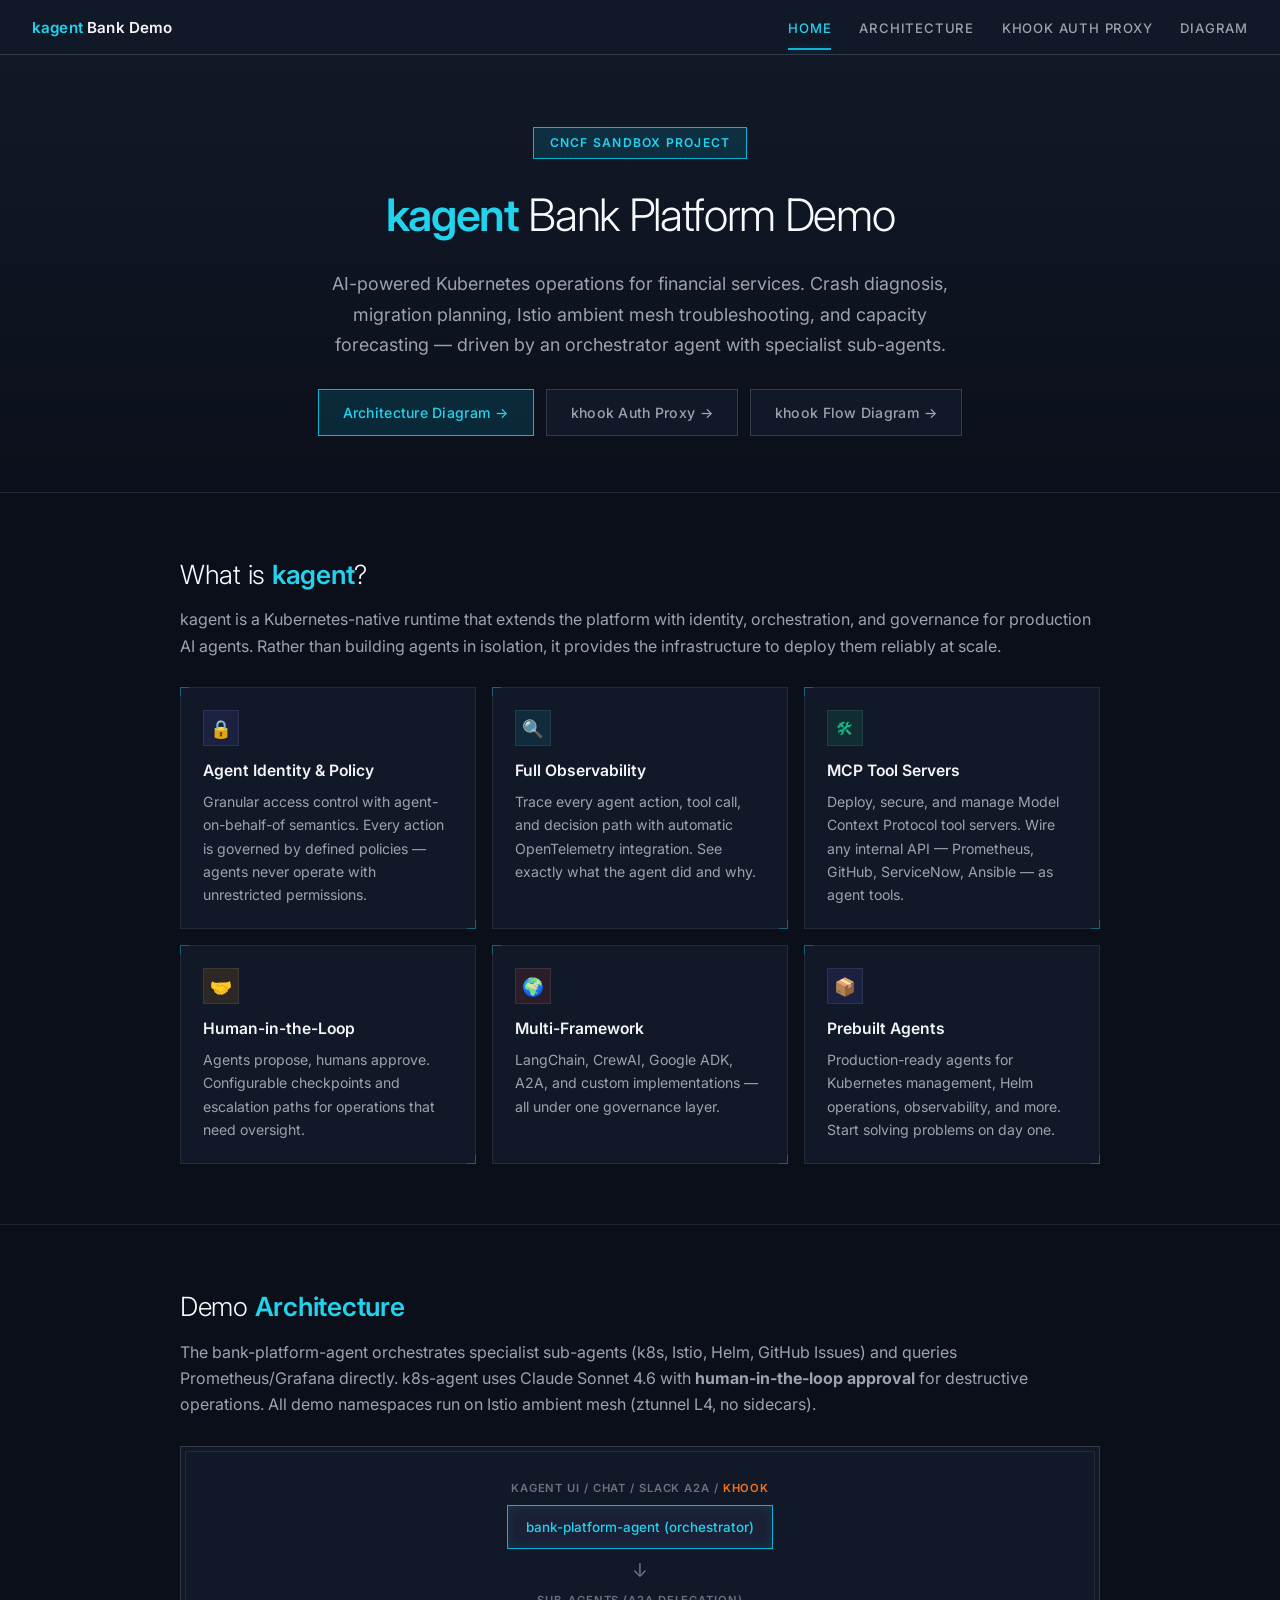
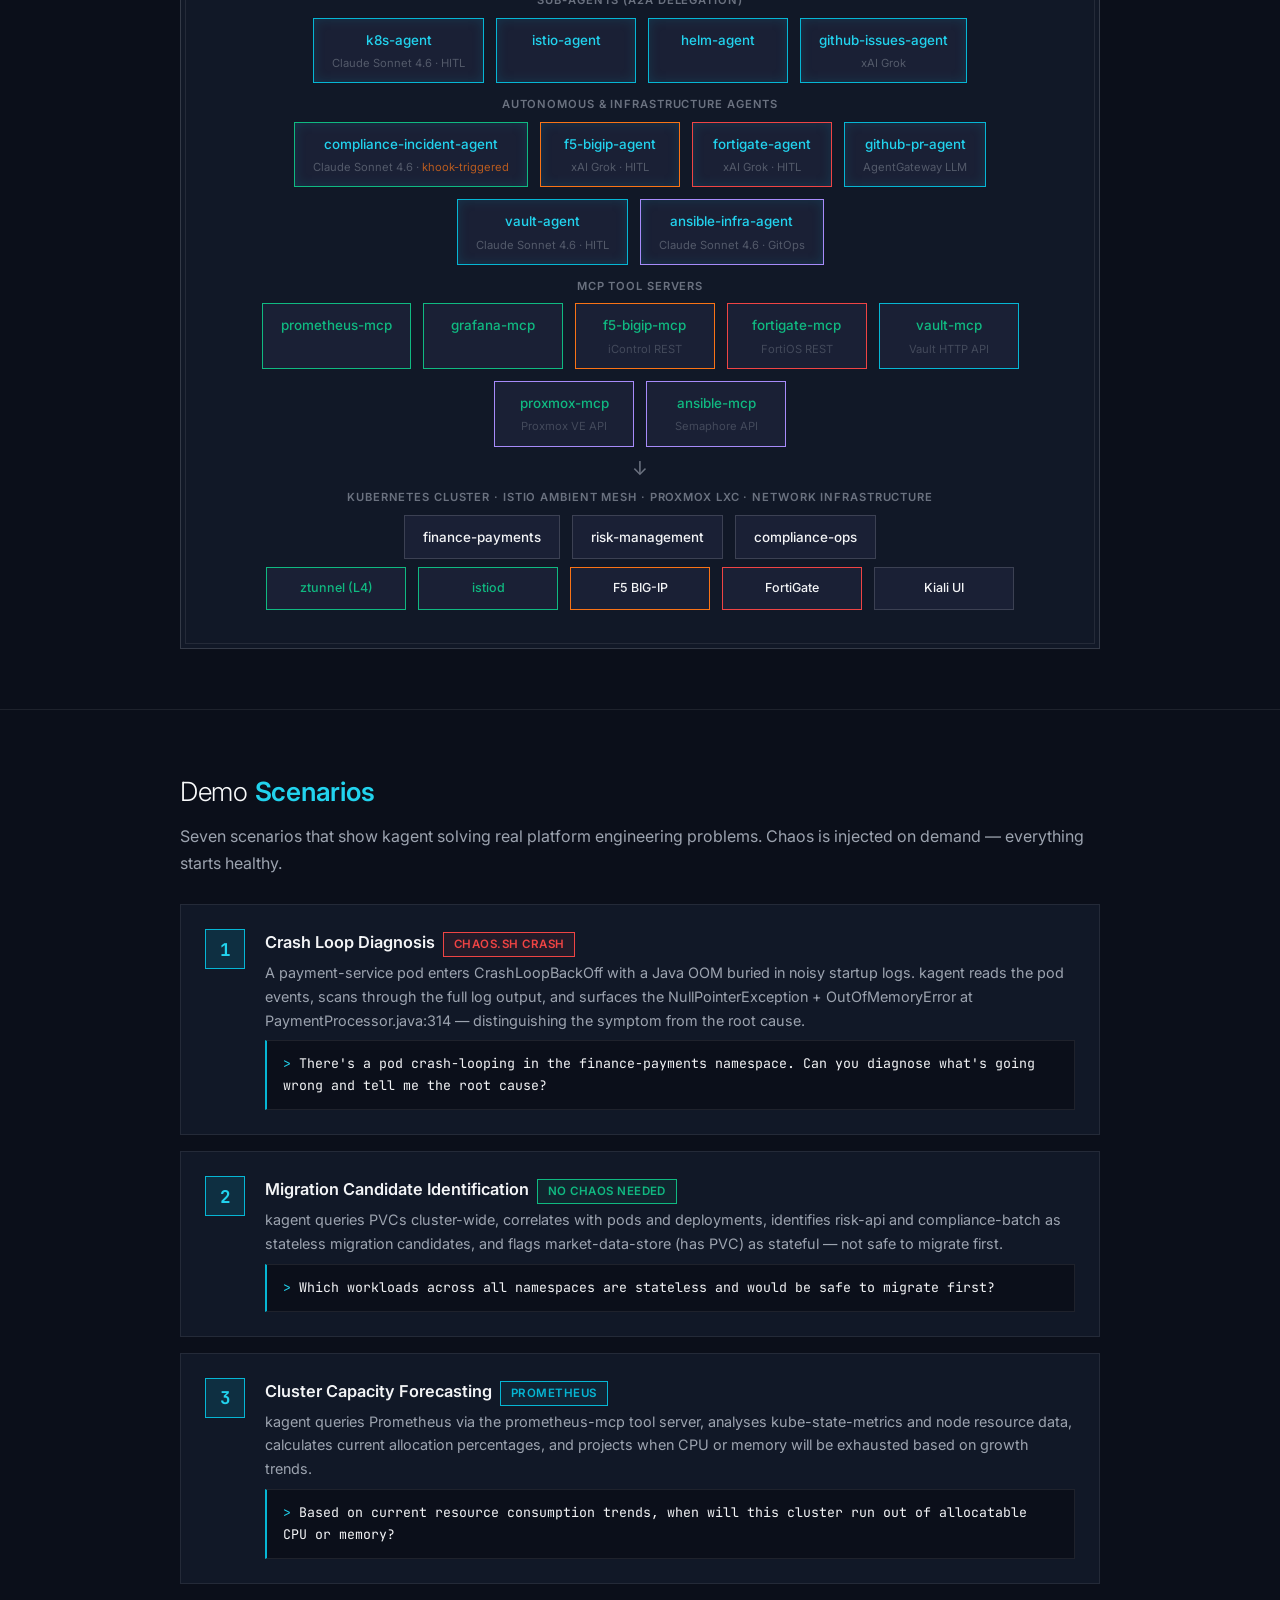
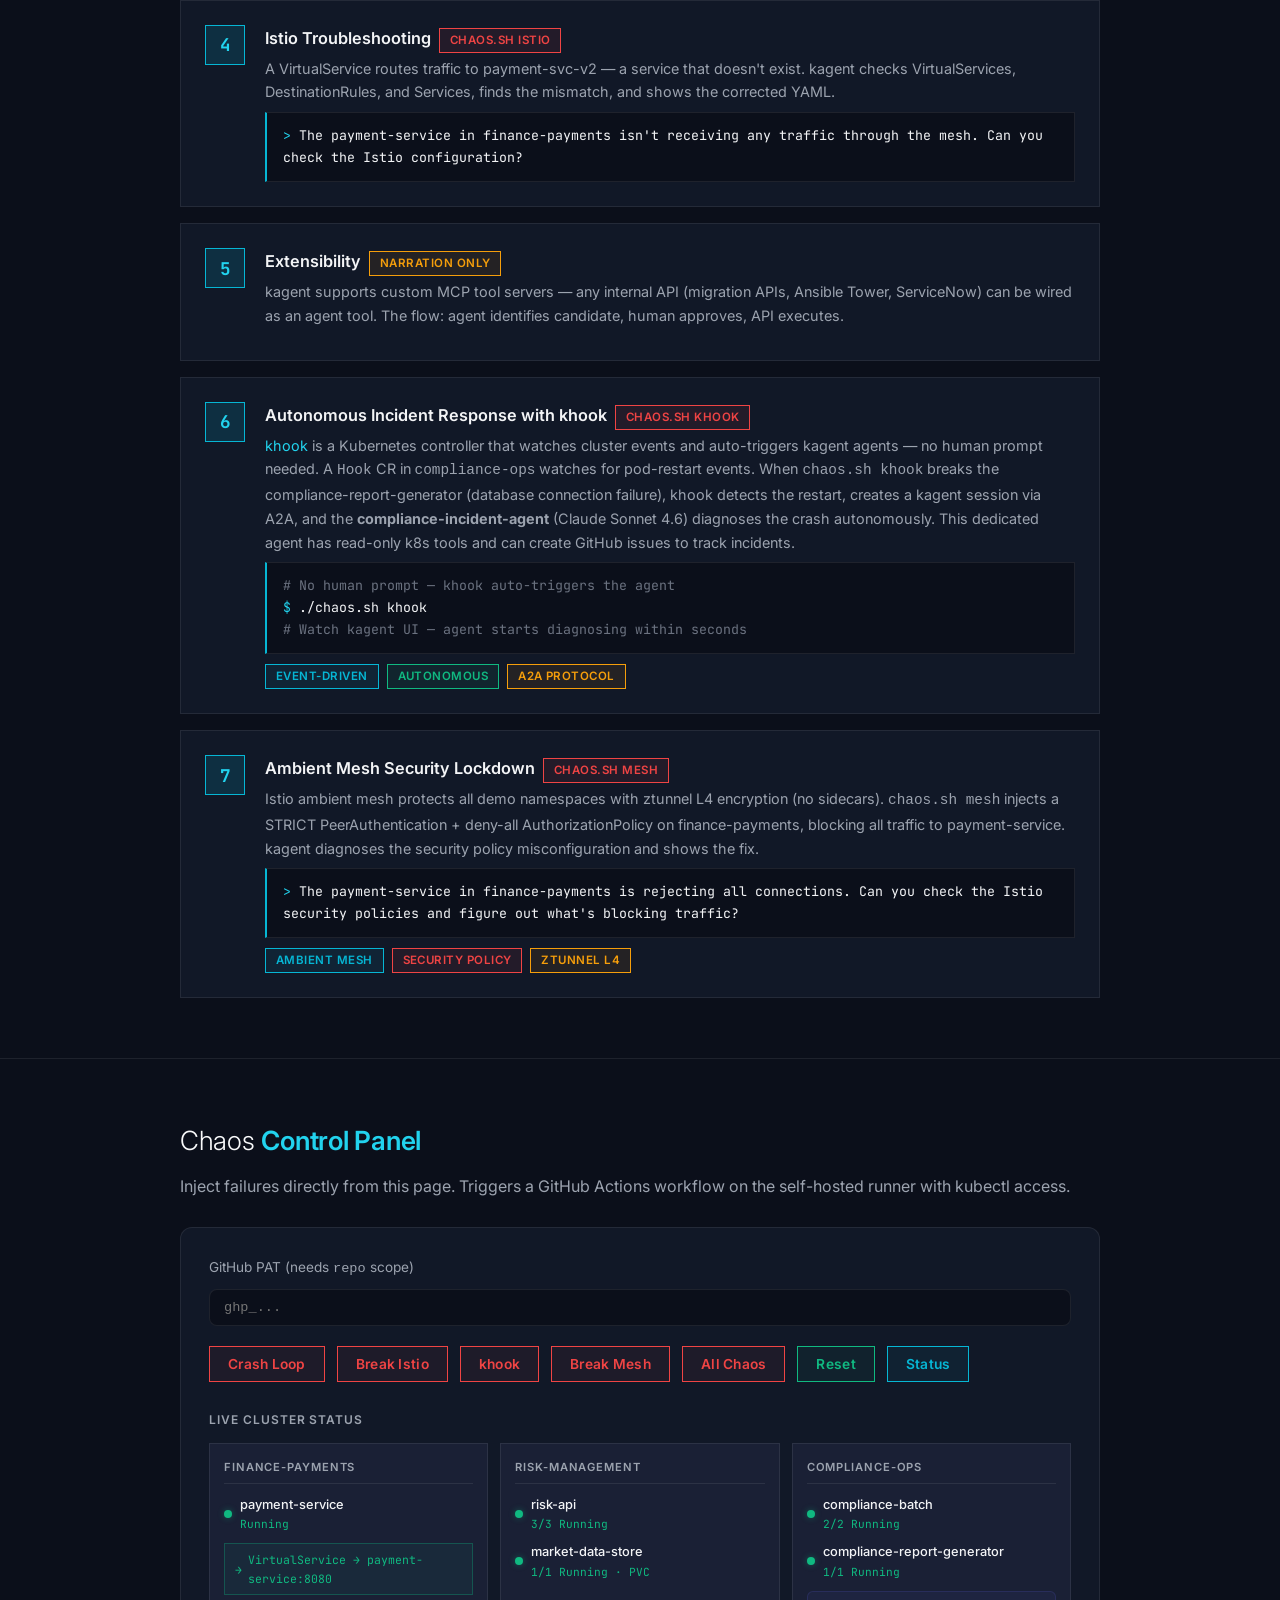
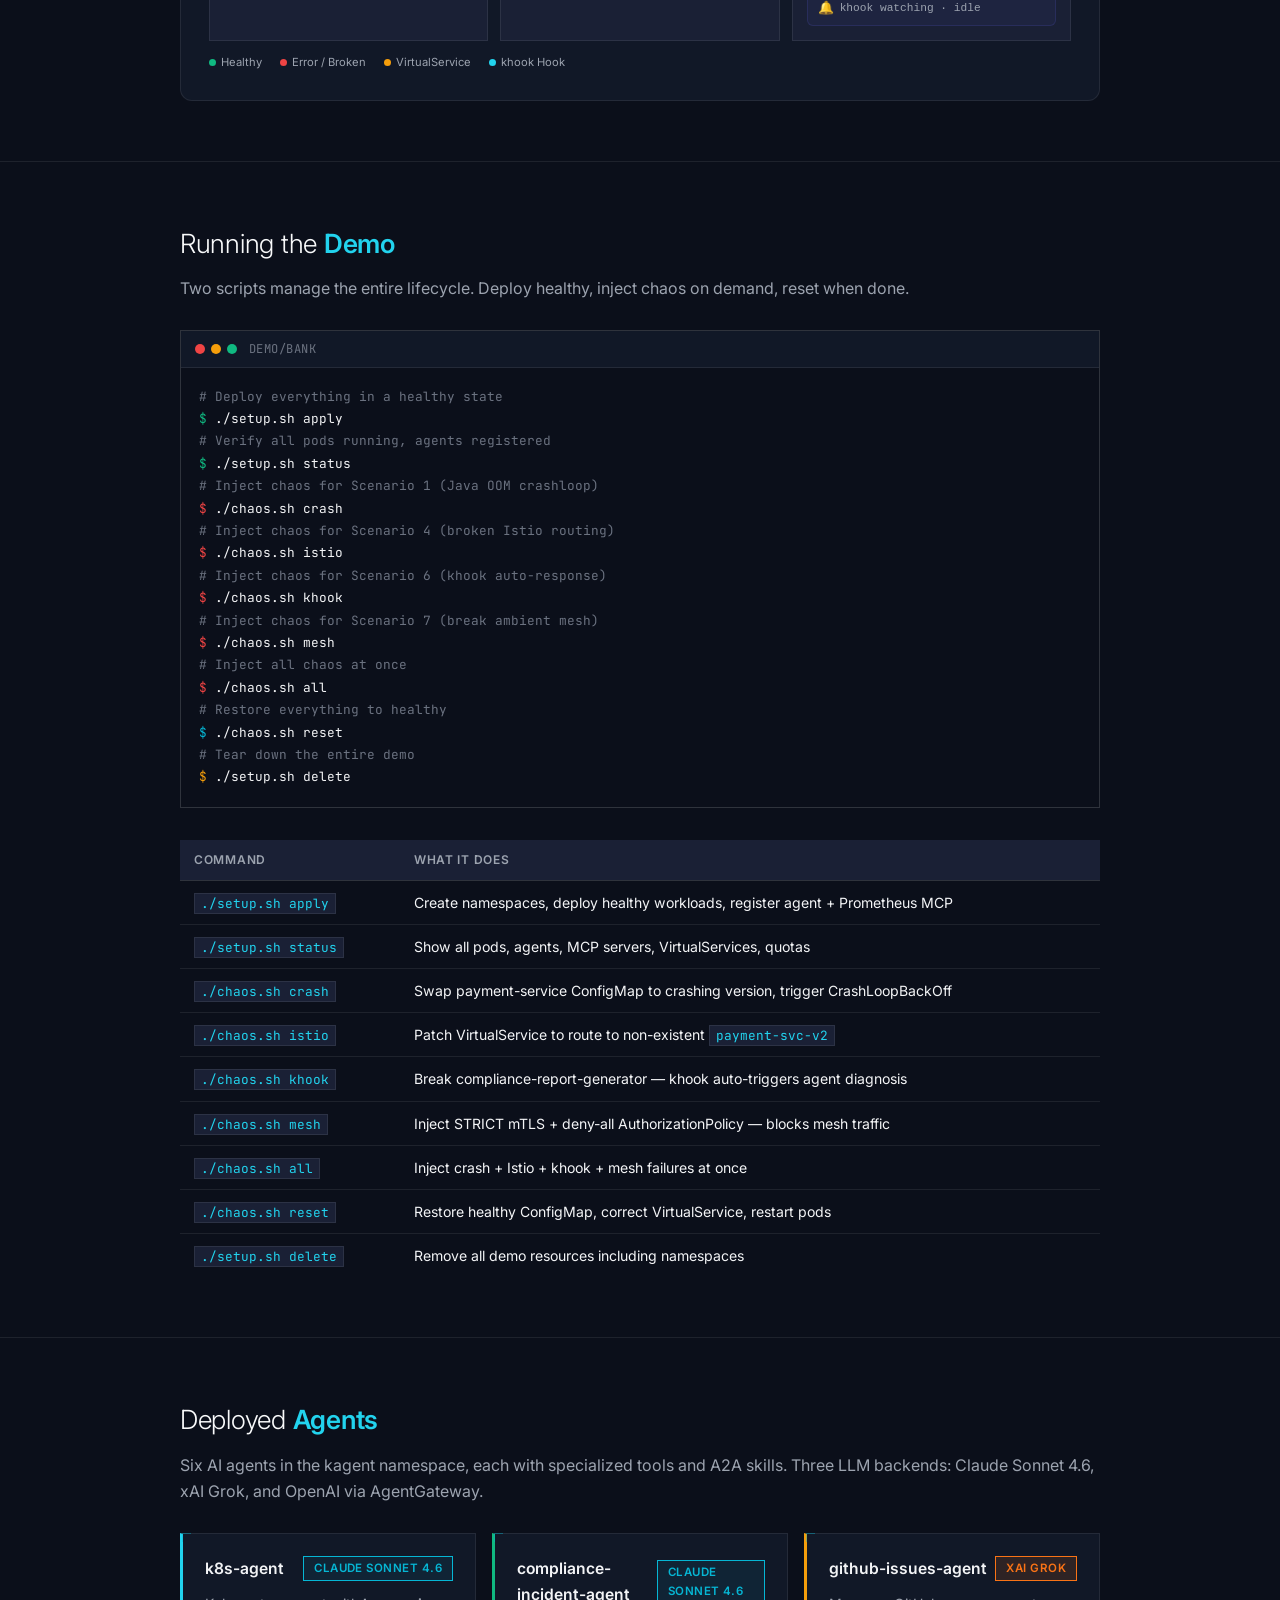
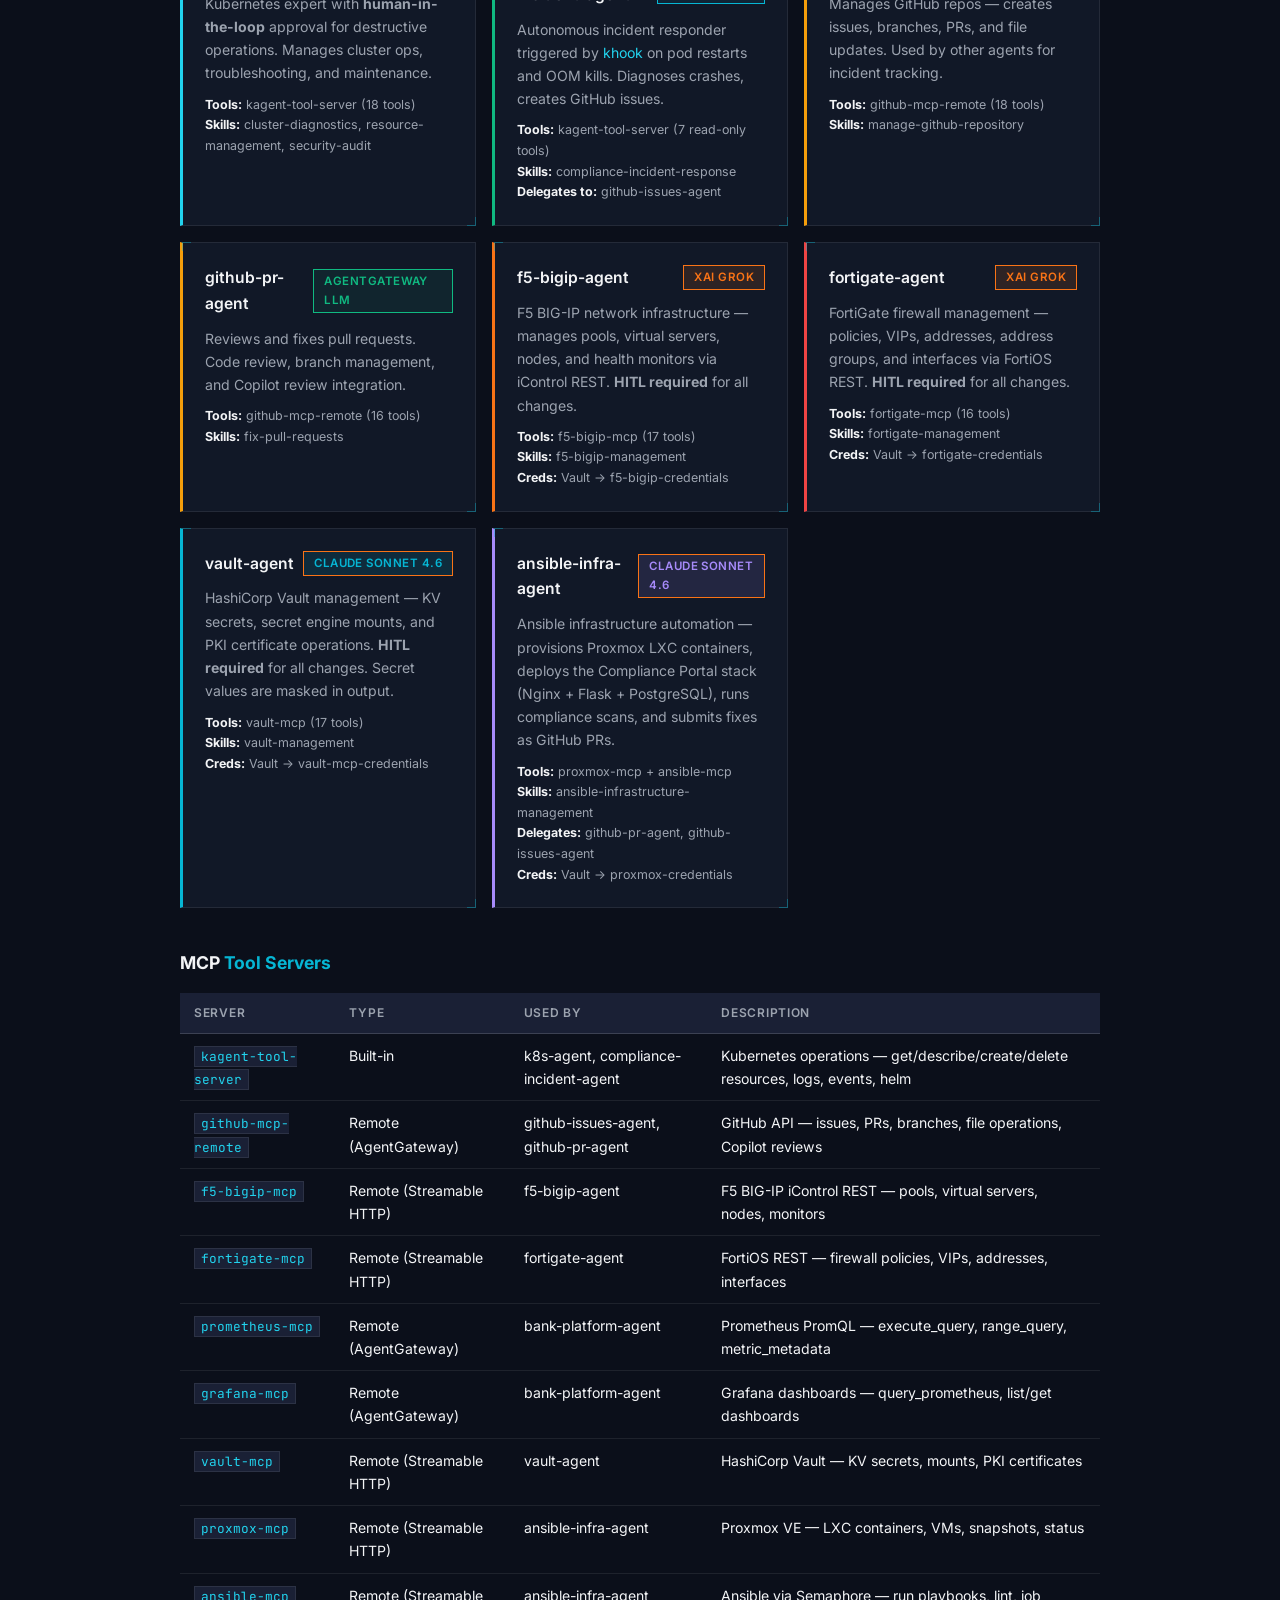
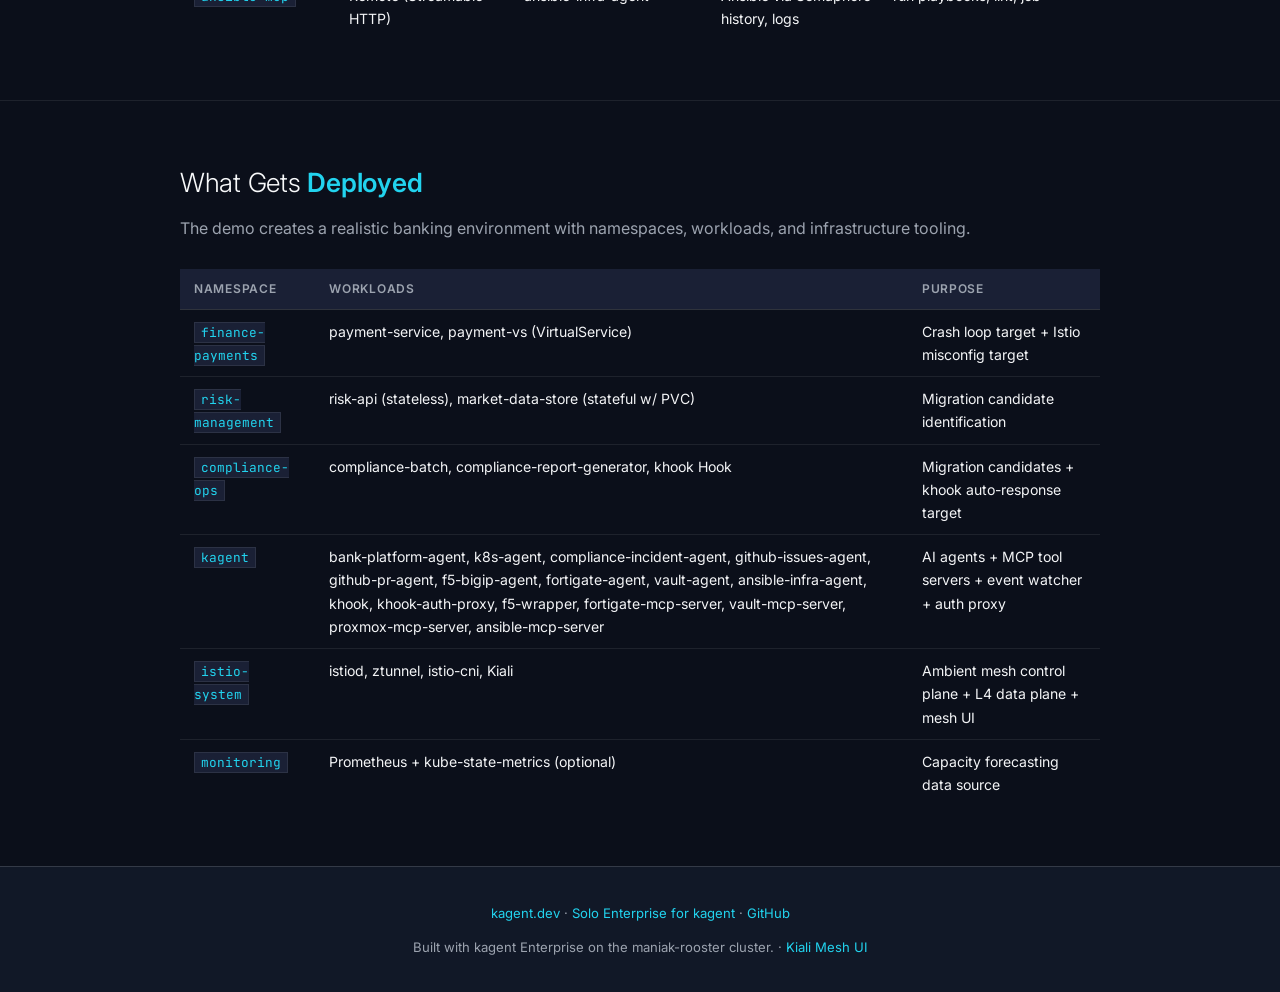
==== commit e81674aa: "feat: add ansible-infra-agent with Proxmox LXC + Compliance Portal Full Ansible infrastructure stack" ====
--- a/docs/index.html
+++ b/docs/index.html
@@ -4,452 +4,22 @@
   <meta charset="UTF-8">
   <meta name="viewport" content="width=device-width, initial-scale=1.0">
   <title>kagent — Bank Platform Demo</title>
+  <link rel="stylesheet" href="paper-theme.css">
   <style>
-    :root {
-      --bg: #0a0e17;
-      --surface: #111827;
-      --surface-light: #1f2937;
-      --border: #374151;
-      --text: #e5e7eb;
-      --text-muted: #9ca3af;
-      --accent: #6366f1;
-      --accent-light: #818cf8;
-      --green: #10b981;
-      --red: #ef4444;
-      --yellow: #f59e0b;
-      --cyan: #06b6d4;
-    }
-    * { margin: 0; padding: 0; box-sizing: border-box; }
-    body {
-      font-family: -apple-system, BlinkMacSystemFont, 'Segoe UI', Roboto, sans-serif;
-      background: var(--bg);
-      color: var(--text);
-      line-height: 1.6;
-    }
-    a { color: var(--accent-light); text-decoration: none; }
-    a:hover { text-decoration: underline; }
-
-    /* Hero */
-    .hero {
-      text-align: center;
-      padding: 80px 20px 60px;
-      background: linear-gradient(180deg, #111827 0%, var(--bg) 100%);
-      border-bottom: 1px solid var(--border);
-    }
-    .hero-badge {
-      display: inline-block;
-      background: rgba(99, 102, 241, 0.15);
-      color: var(--accent-light);
-      padding: 6px 16px;
-      border-radius: 20px;
-      font-size: 0.85rem;
-      font-weight: 500;
-      margin-bottom: 20px;
-      border: 1px solid rgba(99, 102, 241, 0.3);
-    }
-    .hero h1 {
-      font-size: 3rem;
-      font-weight: 700;
-      letter-spacing: -0.03em;
-      margin-bottom: 16px;
-    }
-    .hero h1 span { color: var(--accent-light); }
-    .hero p {
-      font-size: 1.2rem;
-      color: var(--text-muted);
-      max-width: 640px;
-      margin: 0 auto;
-    }
-
-    /* Container */
-    .container { max-width: 960px; margin: 0 auto; padding: 0 20px; }
-
-    /* Section */
-    section { padding: 60px 0; }
-    section + section { border-top: 1px solid var(--border); }
-    section h2 {
-      font-size: 1.8rem;
-      font-weight: 600;
-      margin-bottom: 12px;
-      letter-spacing: -0.02em;
-    }
-    section h2 span { color: var(--accent-light); }
-    section > .container > p {
-      color: var(--text-muted);
-      margin-bottom: 32px;
-      font-size: 1.05rem;
-    }
-
-    /* Feature grid */
-    .features {
-      display: grid;
-      grid-template-columns: repeat(auto-fit, minmax(260px, 1fr));
-      gap: 20px;
-      margin-top: 24px;
-    }
-    .feature {
-      background: var(--surface);
-      border: 1px solid var(--border);
-      border-radius: 12px;
-      padding: 24px;
-    }
-    .feature-icon {
-      width: 40px;
-      height: 40px;
-      border-radius: 10px;
-      display: flex;
-      align-items: center;
-      justify-content: center;
-      font-size: 1.2rem;
-      margin-bottom: 14px;
-    }
-    .feature h3 { font-size: 1.05rem; margin-bottom: 8px; }
-    .feature p { color: var(--text-muted); font-size: 0.9rem; }
-
-    /* Scenario cards */
-    .scenarios { display: flex; flex-direction: column; gap: 20px; margin-top: 24px; }
-    .scenario {
-      background: var(--surface);
-      border: 1px solid var(--border);
-      border-radius: 12px;
-      padding: 28px;
-      display: flex;
-      gap: 24px;
-      align-items: flex-start;
-    }
-    .scenario-num {
-      flex-shrink: 0;
-      width: 48px;
-      height: 48px;
-      border-radius: 12px;
-      background: rgba(99, 102, 241, 0.12);
-      color: var(--accent-light);
-      display: flex;
-      align-items: center;
-      justify-content: center;
-      font-size: 1.2rem;
-      font-weight: 700;
-    }
-    .scenario-body h3 { font-size: 1.1rem; margin-bottom: 6px; }
-    .scenario-body p { color: var(--text-muted); font-size: 0.92rem; margin-bottom: 10px; }
-
-    /* Code blocks */
-    .code-block {
-      background: var(--bg);
-      border: 1px solid var(--border);
-      border-radius: 8px;
-      padding: 14px 18px;
-      font-family: 'SF Mono', 'Fira Code', 'Cascadia Code', monospace;
-      font-size: 0.85rem;
-      overflow-x: auto;
-      color: var(--text-muted);
-    }
-    .code-block .prompt { color: var(--cyan); }
-    .code-block .cmd { color: var(--text); }
-    .code-block .comment { color: #6b7280; }
-
-    /* Terminal */
-    .terminal {
-      background: var(--bg);
-      border: 1px solid var(--border);
-      border-radius: 12px;
-      overflow: hidden;
-      margin-top: 24px;
-    }
-    .terminal-header {
-      background: var(--surface);
-      padding: 10px 16px;
-      display: flex;
-      align-items: center;
-      gap: 8px;
-      border-bottom: 1px solid var(--border);
-    }
-    .terminal-dot {
-      width: 12px; height: 12px; border-radius: 50%;
-    }
-    .terminal-dot.r { background: var(--red); }
-    .terminal-dot.y { background: var(--yellow); }
-    .terminal-dot.g { background: var(--green); }
-    .terminal-title {
-      color: var(--text-muted);
-      font-size: 0.8rem;
-      margin-left: 8px;
-    }
-    .terminal-body {
-      padding: 20px;
-      font-family: 'SF Mono', 'Fira Code', monospace;
-      font-size: 0.82rem;
-      line-height: 1.7;
-    }
-    .terminal-body .line { white-space: pre; }
-    .terminal-body .green { color: var(--green); }
-    .terminal-body .red { color: var(--red); }
-    .terminal-body .yellow { color: var(--yellow); }
-    .terminal-body .cyan { color: var(--cyan); }
-    .terminal-body .muted { color: #6b7280; }
-
-    /* Architecture */
-    .arch-diagram {
-      background: var(--surface);
-      border: 1px solid var(--border);
-      border-radius: 12px;
-      padding: 32px;
-      margin-top: 24px;
-      text-align: center;
-    }
-    .arch-row {
-      display: flex;
-      justify-content: center;
-      gap: 16px;
-      flex-wrap: wrap;
-      margin-bottom: 16px;
-    }
-    .arch-box {
-      background: var(--bg);
-      border: 1px solid var(--border);
-      border-radius: 8px;
-      padding: 12px 20px;
-      font-size: 0.85rem;
-      font-weight: 500;
-    }
-    .arch-box.accent {
-      border-color: var(--accent);
-      background: rgba(99, 102, 241, 0.08);
-      color: var(--accent-light);
-    }
-    .arch-box.green {
-      border-color: var(--green);
-      background: rgba(16, 185, 129, 0.08);
-      color: var(--green);
-    }
-    .arch-arrow {
-      color: var(--text-muted);
-      font-size: 1.2rem;
-      margin-bottom: 16px;
-    }
-    .arch-label {
-      color: var(--text-muted);
-      font-size: 0.75rem;
-      text-transform: uppercase;
-      letter-spacing: 0.05em;
-      margin-bottom: 10px;
-    }
-
-    /* Flow table */
-    .flow-table {
-      width: 100%;
-      border-collapse: collapse;
-      margin-top: 24px;
-      font-size: 0.9rem;
-    }
-    .flow-table th {
-      text-align: left;
-      padding: 12px 16px;
-      background: var(--surface);
-      border-bottom: 1px solid var(--border);
-      font-weight: 600;
-      font-size: 0.8rem;
-      text-transform: uppercase;
-      letter-spacing: 0.04em;
-      color: var(--text-muted);
-    }
-    .flow-table td {
-      padding: 12px 16px;
-      border-bottom: 1px solid var(--border);
-      vertical-align: top;
-    }
-    .flow-table code {
-      background: var(--surface);
-      padding: 2px 8px;
-      border-radius: 4px;
-      font-size: 0.82rem;
-      font-family: 'SF Mono', monospace;
-    }
-
-    /* Footer */
-    footer {
-      border-top: 1px solid var(--border);
-      padding: 40px 20px;
-      text-align: center;
-      color: var(--text-muted);
-      font-size: 0.85rem;
-    }
-    footer a { color: var(--accent-light); }
-
-    /* Tags */
-    .tag {
-      display: inline-block;
-      font-size: 0.75rem;
-      padding: 3px 10px;
-      border-radius: 12px;
-      font-weight: 500;
-    }
-    .tag-red { background: rgba(239, 68, 68, 0.12); color: var(--red); }
-    .tag-green { background: rgba(16, 185, 129, 0.12); color: var(--green); }
-    .tag-yellow { background: rgba(245, 158, 11, 0.12); color: var(--yellow); }
-    .tag-cyan { background: rgba(6, 182, 212, 0.12); color: var(--cyan); }
-
-    /* Chaos buttons */
-    .chaos-btn {
-      padding: 10px 20px;
-      border: 1px solid var(--border);
-      border-radius: 8px;
-      font-size: 0.9rem;
-      font-weight: 600;
-      cursor: pointer;
-      transition: all 0.15s;
-      font-family: inherit;
-    }
-    .chaos-btn:hover { transform: translateY(-1px); }
-    .chaos-btn:active { transform: translateY(0); }
-    .chaos-btn:disabled { opacity: 0.5; cursor: not-allowed; transform: none; }
-    .chaos-btn-red {
-      background: rgba(239, 68, 68, 0.12);
-      color: var(--red);
-      border-color: rgba(239, 68, 68, 0.3);
-    }
-    .chaos-btn-red:hover { background: rgba(239, 68, 68, 0.2); }
-    .chaos-btn-green {
-      background: rgba(16, 185, 129, 0.12);
-      color: var(--green);
-      border-color: rgba(16, 185, 129, 0.3);
-    }
-    .chaos-btn-green:hover { background: rgba(16, 185, 129, 0.2); }
-    .chaos-btn-cyan {
-      background: rgba(6, 182, 212, 0.12);
-      color: var(--cyan);
-      border-color: rgba(6, 182, 212, 0.3);
-    }
-    .chaos-btn-cyan:hover { background: rgba(6, 182, 212, 0.2); }
-
-    /* Cluster Viz */
-    .cluster-viz-title {
-      font-size: 0.8rem;
-      color: var(--text-muted);
-      text-transform: uppercase;
-      letter-spacing: 0.06em;
-      margin-bottom: 16px;
-      font-weight: 600;
-    }
-    .ns-grid {
-      display: grid;
-      grid-template-columns: 1fr 1fr 1fr;
-      gap: 14px;
-    }
-    .ns-card {
-      background: var(--bg);
-      border: 1px solid var(--border);
-      border-radius: 10px;
-      padding: 16px;
-      transition: border-color 0.3s;
-    }
-    .ns-card.has-error { border-color: rgba(239, 68, 68, 0.5); }
-    .ns-header {
-      font-size: 0.72rem;
-      text-transform: uppercase;
-      letter-spacing: 0.06em;
-      color: var(--text-muted);
-      margin-bottom: 12px;
-      padding-bottom: 8px;
-      border-bottom: 1px solid var(--border);
-    }
-    .pod-row { margin-bottom: 10px; }
-    .pod-row:last-child { margin-bottom: 0; }
-    .pod-box {
-      display: flex;
-      align-items: center;
-      gap: 10px;
-    }
-    .pod-dot {
-      width: 10px;
-      height: 10px;
-      border-radius: 50%;
-      flex-shrink: 0;
-      transition: background 0.3s, box-shadow 0.3s;
-    }
-    .pod-dot.healthy {
-      background: var(--green);
-      box-shadow: 0 0 6px rgba(16, 185, 129, 0.4);
-    }
-    .pod-dot.error {
-      background: var(--red);
-      box-shadow: 0 0 6px rgba(239, 68, 68, 0.5);
-      animation: pulse-red 1.5s ease-in-out infinite;
-    }
-    @keyframes pulse-red {
-      0%, 100% { box-shadow: 0 0 6px rgba(239, 68, 68, 0.5); }
-      50% { box-shadow: 0 0 14px rgba(239, 68, 68, 0.8); }
-    }
-    .pod-name {
-      font-size: 0.82rem;
-      font-weight: 500;
-      color: var(--text);
-    }
-    .pod-status {
-      font-size: 0.72rem;
-      font-family: 'SF Mono', 'Fira Code', monospace;
-      transition: color 0.3s;
-    }
-    .pod-status.healthy { color: var(--green); }
-    .pod-status.error { color: var(--red); }
-    .vs-indicator {
-      margin-top: 12px;
-      padding: 8px 12px;
-      border-radius: 6px;
-      font-size: 0.75rem;
-      font-family: 'SF Mono', monospace;
-      display: flex;
-      align-items: center;
-      gap: 8px;
-      transition: background 0.3s, border-color 0.3s;
-    }
-    .vs-indicator.healthy {
-      background: rgba(16, 185, 129, 0.06);
-      border: 1px solid rgba(16, 185, 129, 0.2);
-      color: var(--green);
-    }
-    .vs-indicator.error {
-      background: rgba(239, 68, 68, 0.06);
-      border: 1px solid rgba(239, 68, 68, 0.25);
-      color: var(--red);
-    }
-    .vs-arrow {
-      font-size: 0.9rem;
-      transition: color 0.3s;
-    }
-    .viz-legend {
-      display: flex;
-      gap: 20px;
-      margin-top: 14px;
-      font-size: 0.72rem;
-      color: var(--text-muted);
-    }
-    .viz-legend-item {
-      display: flex;
-      align-items: center;
-      gap: 6px;
-    }
-    .viz-legend-dot {
-      width: 8px;
-      height: 8px;
-      border-radius: 50%;
-    }
-
-    @media (max-width: 640px) {
-      .hero h1 { font-size: 2rem; }
-      .scenario { flex-direction: column; gap: 12px; }
-      .ns-grid { grid-template-columns: 1fr; }
-    }
+    /* Page-specific: inline style overrides for chaos panel */
+    .arch-diagram { text-align: center; }
   </style>
 </head>
 <body>
 
   <!-- Nav -->
-  <nav style="display: flex; justify-content: space-between; align-items: center; padding: 16px 32px; border-bottom: 1px solid var(--border);">
-    <div style="font-weight: 600; font-size: 0.95rem;"><span style="color: var(--accent-light);">kagent</span> Bank Demo</div>
-    <div>
-      <a href="index.html" style="font-size: 0.85rem; color: var(--text-muted); margin-left: 24px;">Home</a>
-      <a href="architecture.html" style="font-size: 0.85rem; color: var(--text-muted); margin-left: 24px;">Architecture</a>
+  <nav class="nav">
+    <div class="nav-title"><span>kagent</span> Bank Demo</div>
+    <div class="nav-links">
+      <a href="index.html" class="active">Home</a>
+      <a href="architecture.html">Architecture</a>
+      <a href="khook-auth-proxy.html">khook Auth Proxy</a>
+      <a href="khook-diagram.html">Diagram</a>
     </div>
   </nav>
 
@@ -458,7 +28,11 @@
     <div class="hero-badge">CNCF Sandbox Project</div>
     <h1><span>kagent</span> Bank Platform Demo</h1>
     <p>AI-powered Kubernetes operations for financial services. Crash diagnosis, migration planning, Istio ambient mesh troubleshooting, and capacity forecasting — driven by an orchestrator agent with specialist sub-agents.</p>
-    <a href="architecture.html" style="display: inline-block; margin-top: 24px; padding: 12px 28px; background: rgba(99, 102, 241, 0.15); color: var(--accent-light); border: 1px solid rgba(99, 102, 241, 0.3); border-radius: 8px; font-weight: 600; font-size: 0.95rem; text-decoration: none; transition: background 0.15s;">View Architecture Diagram &rarr;</a>
+    <div class="hero-buttons">
+      <a href="architecture.html" class="hero-btn primary">Architecture Diagram &rarr;</a>
+      <a href="khook-auth-proxy.html" class="hero-btn">khook Auth Proxy &rarr;</a>
+      <a href="khook-diagram.html" class="hero-btn">khook Flow Diagram &rarr;</a>
+    </div>
   </div>
 
   <!-- What is kagent -->
@@ -509,7 +83,7 @@
       <p>The bank-platform-agent orchestrates specialist sub-agents (k8s, Istio, Helm, GitHub Issues) and queries Prometheus/Grafana directly. k8s-agent uses Claude Sonnet 4.6 with <strong>human-in-the-loop approval</strong> for destructive operations. All demo namespaces run on Istio ambient mesh (ztunnel L4, no sidecars).</p>
 
       <div class="arch-diagram">
-        <div class="arch-label">kagent UI / Chat / Slack A2A / khook</div>
+        <div class="arch-label">kagent UI / Chat / Slack A2A / <a href="khook-auth-proxy.html" style="color: var(--orange);">khook</a></div>
         <div class="arch-row">
           <div class="arch-box accent">bank-platform-agent (orchestrator)</div>
         </div>
@@ -521,13 +95,27 @@
           <div class="arch-box accent">helm-agent</div>
           <div class="arch-box accent">github-issues-agent<br><span style="font-size:0.7rem;opacity:0.7;">xAI Grok</span></div>
         </div>
-        <div class="arch-label" style="margin-top: 12px;">Direct MCP Tools</div>
+        <div class="arch-label" style="margin-top: 12px;">Autonomous &amp; Infrastructure Agents</div>
+        <div class="arch-row">
+          <div class="arch-box accent" style="border-color: var(--green);">compliance-incident-agent<br><span style="font-size:0.7rem;opacity:0.7;">Claude Sonnet 4.6 &middot; <a href="khook-diagram.html" style="color: var(--orange); text-decoration: none;">khook-triggered</a></span></div>
+          <div class="arch-box accent" style="border-color: var(--orange);">f5-bigip-agent<br><span style="font-size:0.7rem;opacity:0.7;">xAI Grok &middot; HITL</span></div>
+          <div class="arch-box accent" style="border-color: var(--red);">fortigate-agent<br><span style="font-size:0.7rem;opacity:0.7;">xAI Grok &middot; HITL</span></div>
+          <div class="arch-box accent">github-pr-agent<br><span style="font-size:0.7rem;opacity:0.7;">AgentGateway LLM</span></div>
+          <div class="arch-box accent" style="border-color: var(--cyan);">vault-agent<br><span style="font-size:0.7rem;opacity:0.7;">Claude Sonnet 4.6 &middot; HITL</span></div>
+          <div class="arch-box accent" style="border-color: #a78bfa;">ansible-infra-agent<br><span style="font-size:0.7rem;opacity:0.7;">Claude Sonnet 4.6 &middot; GitOps</span></div>
+        </div>
+        <div class="arch-label" style="margin-top: 12px;">MCP Tool Servers</div>
         <div class="arch-row">
           <div class="arch-box green">prometheus-mcp</div>
           <div class="arch-box green">grafana-mcp</div>
+          <div class="arch-box green" style="border-color: var(--orange);">f5-bigip-mcp<br><span style="font-size:0.7rem;opacity:0.5;">iControl REST</span></div>
+          <div class="arch-box green" style="border-color: var(--red);">fortigate-mcp<br><span style="font-size:0.7rem;opacity:0.5;">FortiOS REST</span></div>
+          <div class="arch-box green" style="border-color: var(--cyan);">vault-mcp<br><span style="font-size:0.7rem;opacity:0.5;">Vault HTTP API</span></div>
+          <div class="arch-box green" style="border-color: #a78bfa;">proxmox-mcp<br><span style="font-size:0.7rem;opacity:0.5;">Proxmox VE API</span></div>
+          <div class="arch-box green" style="border-color: #a78bfa;">ansible-mcp<br><span style="font-size:0.7rem;opacity:0.5;">Semaphore API</span></div>
         </div>
         <div class="arch-arrow">&darr;</div>
-        <div class="arch-label">Kubernetes Cluster &middot; Istio Ambient Mesh</div>
+        <div class="arch-label">Kubernetes Cluster &middot; Istio Ambient Mesh &middot; Proxmox LXC &middot; Network Infrastructure</div>
         <div class="arch-row">
           <div class="arch-box">finance-payments</div>
           <div class="arch-box">risk-management</div>
@@ -536,7 +124,8 @@
         <div class="arch-row" style="margin-top: 8px;">
           <div class="arch-box green" style="font-size: 0.78rem;">ztunnel (L4)</div>
           <div class="arch-box green" style="font-size: 0.78rem;">istiod</div>
-          <div class="arch-box green" style="font-size: 0.78rem;">istio-cni</div>
+          <div class="arch-box" style="font-size: 0.78rem; border-color: var(--orange);">F5 BIG-IP</div>
+          <div class="arch-box" style="font-size: 0.78rem; border-color: var(--red);">FortiGate</div>
           <div class="arch-box" style="font-size: 0.78rem;"><a href="http://kiali.rooster.maniak.com:20001" target="_blank" style="color: inherit;">Kiali UI</a></div>
         </div>
       </div>
@@ -607,7 +196,7 @@
           <div class="scenario-num">6</div>
           <div class="scenario-body">
             <h3>Autonomous Incident Response with khook &nbsp;<span class="tag tag-red">chaos.sh khook</span></h3>
-            <p><a href="https://github.com/kagent-dev/khook">khook</a> is a Kubernetes controller that watches cluster events and auto-triggers kagent agents — no human prompt needed. A <code>Hook</code> CR in <code>compliance-ops</code> watches for pod-restart events. When <code>chaos.sh khook</code> breaks the compliance-report-generator (database connection failure), khook detects the restart, creates a kagent session via A2A, and the bank-platform-agent diagnoses the crash autonomously.</p>
+            <p><a href="https://github.com/kagent-dev/khook">khook</a> is a Kubernetes controller that watches cluster events and auto-triggers kagent agents — no human prompt needed. A <code>Hook</code> CR in <code>compliance-ops</code> watches for pod-restart events. When <code>chaos.sh khook</code> breaks the compliance-report-generator (database connection failure), khook detects the restart, creates a kagent session via A2A, and the <strong>compliance-incident-agent</strong> (Claude Sonnet 4.6) diagnoses the crash autonomously. This dedicated agent has read-only k8s tools and can create GitHub issues to track incidents.</p>
             <div class="code-block" style="margin-bottom: 10px;">
               <span class="comment"># No human prompt — khook auto-triggers the agent</span><br>
               <span class="prompt">$</span> <span class="cmd">./chaos.sh khook</span><br>
@@ -869,6 +458,189 @@
     </div>
   </section>
 
+  <!-- Agents -->
+  <section>
+    <div class="container">
+      <h2>Deployed <span>Agents</span></h2>
+      <p>Six AI agents in the kagent namespace, each with specialized tools and A2A skills. Three LLM backends: Claude Sonnet 4.6, xAI Grok, and OpenAI via AgentGateway.</p>
+
+      <div class="features" style="grid-template-columns: repeat(auto-fit, minmax(280px, 1fr));">
+
+        <div class="feature" style="border-left: 3px solid var(--accent-light);">
+          <div style="display: flex; justify-content: space-between; align-items: center; margin-bottom: 10px;">
+            <h3 style="margin: 0;">k8s-agent</h3>
+            <span class="tag tag-cyan">Claude Sonnet 4.6</span>
+          </div>
+          <p>Kubernetes expert with <strong>human-in-the-loop</strong> approval for destructive operations. Manages cluster ops, troubleshooting, and maintenance.</p>
+          <div style="margin-top: 10px; font-size: 0.78rem; color: var(--text-muted);">
+            <strong style="color: var(--text);">Tools:</strong> kagent-tool-server (18 tools)<br>
+            <strong style="color: var(--text);">Skills:</strong> cluster-diagnostics, resource-management, security-audit
+          </div>
+        </div>
+
+        <div class="feature" style="border-left: 3px solid var(--green);">
+          <div style="display: flex; justify-content: space-between; align-items: center; margin-bottom: 10px;">
+            <h3 style="margin: 0;">compliance-incident-agent</h3>
+            <span class="tag tag-cyan">Claude Sonnet 4.6</span>
+          </div>
+          <p>Autonomous incident responder triggered by <a href="khook-auth-proxy.html">khook</a> on pod restarts and OOM kills. Diagnoses crashes, creates GitHub issues.</p>
+          <div style="margin-top: 10px; font-size: 0.78rem; color: var(--text-muted);">
+            <strong style="color: var(--text);">Tools:</strong> kagent-tool-server (7 read-only tools)<br>
+            <strong style="color: var(--text);">Skills:</strong> compliance-incident-response<br>
+            <strong style="color: var(--text);">Delegates to:</strong> github-issues-agent
+          </div>
+        </div>
+
+        <div class="feature" style="border-left: 3px solid var(--yellow);">
+          <div style="display: flex; justify-content: space-between; align-items: center; margin-bottom: 10px;">
+            <h3 style="margin: 0;">github-issues-agent</h3>
+            <span class="tag tag-orange" style="background: rgba(249,115,22,0.12); color: #f97316;">xAI Grok</span>
+          </div>
+          <p>Manages GitHub repos &mdash; creates issues, branches, PRs, and file updates. Used by other agents for incident tracking.</p>
+          <div style="margin-top: 10px; font-size: 0.78rem; color: var(--text-muted);">
+            <strong style="color: var(--text);">Tools:</strong> github-mcp-remote (18 tools)<br>
+            <strong style="color: var(--text);">Skills:</strong> manage-github-repository
+          </div>
+        </div>
+
+        <div class="feature" style="border-left: 3px solid var(--yellow);">
+          <div style="display: flex; justify-content: space-between; align-items: center; margin-bottom: 10px;">
+            <h3 style="margin: 0;">github-pr-agent</h3>
+            <span class="tag tag-green">AgentGateway LLM</span>
+          </div>
+          <p>Reviews and fixes pull requests. Code review, branch management, and Copilot review integration.</p>
+          <div style="margin-top: 10px; font-size: 0.78rem; color: var(--text-muted);">
+            <strong style="color: var(--text);">Tools:</strong> github-mcp-remote (16 tools)<br>
+            <strong style="color: var(--text);">Skills:</strong> fix-pull-requests
+          </div>
+        </div>
+
+        <div class="feature" style="border-left: 3px solid var(--orange);">
+          <div style="display: flex; justify-content: space-between; align-items: center; margin-bottom: 10px;">
+            <h3 style="margin: 0;">f5-bigip-agent</h3>
+            <span class="tag tag-orange" style="background: rgba(249,115,22,0.12); color: #f97316;">xAI Grok</span>
+          </div>
+          <p>F5 BIG-IP network infrastructure &mdash; manages pools, virtual servers, nodes, and health monitors via iControl REST. <strong>HITL required</strong> for all changes.</p>
+          <div style="margin-top: 10px; font-size: 0.78rem; color: var(--text-muted);">
+            <strong style="color: var(--text);">Tools:</strong> f5-bigip-mcp (17 tools)<br>
+            <strong style="color: var(--text);">Skills:</strong> f5-bigip-management<br>
+            <strong style="color: var(--text);">Creds:</strong> Vault &rarr; f5-bigip-credentials
+          </div>
+        </div>
+
+        <div class="feature" style="border-left: 3px solid var(--red);">
+          <div style="display: flex; justify-content: space-between; align-items: center; margin-bottom: 10px;">
+            <h3 style="margin: 0;">fortigate-agent</h3>
+            <span class="tag tag-orange" style="background: rgba(249,115,22,0.12); color: #f97316;">xAI Grok</span>
+          </div>
+          <p>FortiGate firewall management &mdash; policies, VIPs, addresses, address groups, and interfaces via FortiOS REST. <strong>HITL required</strong> for all changes.</p>
+          <div style="margin-top: 10px; font-size: 0.78rem; color: var(--text-muted);">
+            <strong style="color: var(--text);">Tools:</strong> fortigate-mcp (16 tools)<br>
+            <strong style="color: var(--text);">Skills:</strong> fortigate-management<br>
+            <strong style="color: var(--text);">Creds:</strong> Vault &rarr; fortigate-credentials
+          </div>
+        </div>
+
+        <div class="feature" style="border-left: 3px solid var(--cyan);">
+          <div style="display: flex; justify-content: space-between; align-items: center; margin-bottom: 10px;">
+            <h3 style="margin: 0;">vault-agent</h3>
+            <span class="tag tag-orange" style="background: rgba(6,182,212,0.12); color: #06b6d4;">Claude Sonnet 4.6</span>
+          </div>
+          <p>HashiCorp Vault management &mdash; KV secrets, secret engine mounts, and PKI certificate operations. <strong>HITL required</strong> for all changes. Secret values are masked in output.</p>
+          <div style="margin-top: 10px; font-size: 0.78rem; color: var(--text-muted);">
+            <strong style="color: var(--text);">Tools:</strong> vault-mcp (17 tools)<br>
+            <strong style="color: var(--text);">Skills:</strong> vault-management<br>
+            <strong style="color: var(--text);">Creds:</strong> Vault &rarr; vault-mcp-credentials
+          </div>
+        </div>
+
+        <div class="feature" style="border-left: 3px solid #a78bfa;">
+          <div style="display: flex; justify-content: space-between; align-items: center; margin-bottom: 10px;">
+            <h3 style="margin: 0;">ansible-infra-agent</h3>
+            <span class="tag tag-orange" style="background: rgba(167,139,250,0.12); color: #a78bfa;">Claude Sonnet 4.6</span>
+          </div>
+          <p>Ansible infrastructure automation &mdash; provisions Proxmox LXC containers, deploys the Compliance Portal stack (Nginx + Flask + PostgreSQL), runs compliance scans, and submits fixes as GitHub PRs.</p>
+          <div style="margin-top: 10px; font-size: 0.78rem; color: var(--text-muted);">
+            <strong style="color: var(--text);">Tools:</strong> proxmox-mcp + ansible-mcp<br>
+            <strong style="color: var(--text);">Skills:</strong> ansible-infrastructure-management<br>
+            <strong style="color: var(--text);">Delegates:</strong> github-pr-agent, github-issues-agent<br>
+            <strong style="color: var(--text);">Creds:</strong> Vault &rarr; proxmox-credentials
+          </div>
+        </div>
+
+      </div>
+
+      <!-- MCP Tool Servers -->
+      <h3 style="margin-top: 40px; font-size: 1.1rem;">MCP <span style="color: var(--cyan);">Tool Servers</span></h3>
+      <table class="flow-table" style="margin-top: 16px;">
+        <thead>
+          <tr>
+            <th>Server</th>
+            <th>Type</th>
+            <th>Used By</th>
+            <th>Description</th>
+          </tr>
+        </thead>
+        <tbody>
+          <tr>
+            <td><code>kagent-tool-server</code></td>
+            <td>Built-in</td>
+            <td>k8s-agent, compliance-incident-agent</td>
+            <td>Kubernetes operations &mdash; get/describe/create/delete resources, logs, events, helm</td>
+          </tr>
+          <tr>
+            <td><code>github-mcp-remote</code></td>
+            <td>Remote (AgentGateway)</td>
+            <td>github-issues-agent, github-pr-agent</td>
+            <td>GitHub API &mdash; issues, PRs, branches, file operations, Copilot reviews</td>
+          </tr>
+          <tr>
+            <td><code>f5-bigip-mcp</code></td>
+            <td>Remote (Streamable HTTP)</td>
+            <td>f5-bigip-agent</td>
+            <td>F5 BIG-IP iControl REST &mdash; pools, virtual servers, nodes, monitors</td>
+          </tr>
+          <tr>
+            <td><code>fortigate-mcp</code></td>
+            <td>Remote (Streamable HTTP)</td>
+            <td>fortigate-agent</td>
+            <td>FortiOS REST &mdash; firewall policies, VIPs, addresses, interfaces</td>
+          </tr>
+          <tr>
+            <td><code>prometheus-mcp</code></td>
+            <td>Remote (AgentGateway)</td>
+            <td>bank-platform-agent</td>
+            <td>Prometheus PromQL &mdash; execute_query, range_query, metric_metadata</td>
+          </tr>
+          <tr>
+            <td><code>grafana-mcp</code></td>
+            <td>Remote (AgentGateway)</td>
+            <td>bank-platform-agent</td>
+            <td>Grafana dashboards &mdash; query_prometheus, list/get dashboards</td>
+          </tr>
+          <tr>
+            <td><code>vault-mcp</code></td>
+            <td>Remote (Streamable HTTP)</td>
+            <td>vault-agent</td>
+            <td>HashiCorp Vault &mdash; KV secrets, mounts, PKI certificates</td>
+          </tr>
+          <tr>
+            <td><code>proxmox-mcp</code></td>
+            <td>Remote (Streamable HTTP)</td>
+            <td>ansible-infra-agent</td>
+            <td>Proxmox VE &mdash; LXC containers, VMs, snapshots, status</td>
+          </tr>
+          <tr>
+            <td><code>ansible-mcp</code></td>
+            <td>Remote (Streamable HTTP)</td>
+            <td>ansible-infra-agent</td>
+            <td>Ansible via Semaphore &mdash; run playbooks, lint, job history, logs</td>
+          </tr>
+        </tbody>
+      </table>
+    </div>
+  </section>
+
   <!-- What's Deployed -->
   <section>
     <div class="container">
@@ -901,8 +673,8 @@
           </tr>
           <tr>
             <td><code>kagent</code></td>
-            <td>bank-platform-agent, k8s-agent (Claude Sonnet 4.6 + HITL), github-issues-agent (Grok), prometheus-mcp-server, khook controller</td>
-            <td>AI orchestrator + sub-agents + Prometheus tool server + event watcher</td>
+            <td>bank-platform-agent, k8s-agent, compliance-incident-agent, github-issues-agent, github-pr-agent, f5-bigip-agent, fortigate-agent, vault-agent, ansible-infra-agent, khook, khook-auth-proxy, f5-wrapper, fortigate-mcp-server, vault-mcp-server, proxmox-mcp-server, ansible-mcp-server</td>
+            <td>AI agents + MCP tool servers + event watcher + auth proxy</td>
           </tr>
           <tr>
             <td><code>istio-system</code></td>
@@ -985,7 +757,7 @@
         khookInd.style.background = 'rgba(239, 68, 68, 0.08)';
         khookInd.style.borderColor = 'rgba(239, 68, 68, 0.3)';
         khookInd.style.color = '#ef4444';
-        khookLabel.innerHTML = 'khook FIRING \u2192 bank-platform-agent auto-diagnosing';
+        khookLabel.innerHTML = 'khook FIRING \u2192 compliance-incident-agent auto-diagnosing';
       } else {
         khookInd.style.background = 'rgba(99, 102, 241, 0.06)';
         khookInd.style.borderColor = 'rgba(99, 102, 241, 0.15)';
--- a/docs/paper-theme.css
+++ b/docs/paper-theme.css
@@ -0,0 +1,736 @@
+/* ============================================================
+   Dark Architecture Theme
+   Inspired by agentgateway.dev — dark surfaces, cyan accents,
+   thin precise lines, technical drawing details, subtle grid
+   ============================================================ */
+
+@import url('https://fonts.googleapis.com/css2?family=Inter:wght@300;400;500;600;700&family=JetBrains+Mono:wght@400;500;600;700&display=swap');
+
+:root {
+  --bg: #0b0f1a;
+  --bg-grid: rgba(255,255,255,0.03);
+  --surface: #111827;
+  --surface-alt: #1a2035;
+  --surface-glass: rgba(17,24,39,0.85);
+  --border: rgba(255,255,255,0.08);
+  --border-light: rgba(255,255,255,0.05);
+  --border-dark: rgba(255,255,255,0.15);
+  --text: #f3f4f6;
+  --text-muted: #9ca3af;
+  --text-faint: #6b7280;
+  --accent: #06b6d4;
+  --accent-light: #22d3ee;
+  --accent-glow: rgba(6,182,212,0.15);
+  --accent-glow-strong: rgba(6,182,212,0.3);
+  --green: #10b981;
+  --red: #ef4444;
+  --yellow: #f59e0b;
+  --cyan: #06b6d4;
+  --orange: #f97316;
+  --ink: #f9fafb;
+
+  --line-thin: 0.5px;
+  --line-normal: 1px;
+  --line-heavy: 1.5px;
+  --line-section: 2px;
+}
+
+/* ---- Reset & Base ---- */
+* { margin: 0; padding: 0; box-sizing: border-box; }
+
+body {
+  font-family: 'Inter', -apple-system, BlinkMacSystemFont, 'Segoe UI', sans-serif;
+  background: var(--bg);
+  color: var(--text);
+  line-height: 1.65;
+  /* Subtle architectural grid */
+  background-image:
+    linear-gradient(var(--bg-grid) var(--line-thin), transparent var(--line-thin)),
+    linear-gradient(90deg, var(--bg-grid) var(--line-thin), transparent var(--line-thin));
+  background-size: 32px 32px;
+}
+
+a { color: var(--accent-light); text-decoration: none; }
+a:hover { color: #67e8f9; text-decoration: none; }
+
+/* ---- Navigation ---- */
+.nav {
+  display: flex;
+  justify-content: space-between;
+  align-items: center;
+  padding: 14px 32px;
+  border-bottom: var(--line-normal) solid var(--border-dark);
+  background: var(--surface);
+  backdrop-filter: blur(12px);
+  position: sticky;
+  top: 0;
+  z-index: 100;
+}
+.nav-title {
+  font-weight: 600;
+  font-size: 0.95rem;
+  letter-spacing: 0.01em;
+  color: var(--text);
+}
+.nav-title span { color: var(--accent-light); }
+.nav-links a, .nav a {
+  font-size: 0.82rem;
+  color: var(--text-muted);
+  margin-left: 24px;
+  text-transform: uppercase;
+  letter-spacing: 0.06em;
+  font-weight: 500;
+  transition: color 0.2s;
+}
+.nav-links a:hover, .nav a:hover { color: var(--text); }
+.nav-links a.active, .nav a.active {
+  color: var(--accent-light);
+  position: relative;
+}
+.nav-links a.active::after, .nav a.active::after {
+  content: '';
+  position: absolute;
+  bottom: -14px;
+  left: 0;
+  right: 0;
+  height: 2px;
+  background: var(--accent);
+  box-shadow: 0 0 8px var(--accent-glow-strong);
+}
+
+/* ---- Hero ---- */
+.hero {
+  text-align: center;
+  padding: 72px 20px 56px;
+  background: linear-gradient(180deg, var(--surface) 0%, var(--bg) 100%);
+  border-bottom: var(--line-normal) solid var(--border);
+  position: relative;
+  overflow: hidden;
+}
+/* Subtle scan line effect */
+.hero::before {
+  content: '';
+  position: absolute;
+  top: 0; left: 0; right: 0; bottom: 0;
+  background: repeating-linear-gradient(
+    0deg,
+    transparent,
+    transparent 2px,
+    rgba(6,182,212,0.008) 2px,
+    rgba(6,182,212,0.008) 4px
+  );
+  pointer-events: none;
+}
+.hero-badge {
+  display: inline-block;
+  padding: 5px 16px;
+  border: var(--line-normal) solid var(--accent);
+  background: var(--accent-glow);
+  font-size: 0.76rem;
+  font-weight: 600;
+  letter-spacing: 0.1em;
+  text-transform: uppercase;
+  margin-bottom: 20px;
+  color: var(--accent-light);
+}
+.hero h1 {
+  font-size: 2.8rem;
+  font-weight: 300;
+  letter-spacing: -0.03em;
+  margin-bottom: 16px;
+  color: var(--ink);
+}
+.hero h1 span { color: var(--accent-light); font-weight: 600; }
+.hero p {
+  font-size: 1.12rem;
+  color: var(--text-muted);
+  max-width: 660px;
+  margin: 0 auto;
+  line-height: 1.7;
+}
+
+/* Hero buttons */
+.hero-buttons {
+  display: flex;
+  gap: 12px;
+  justify-content: center;
+  margin-top: 28px;
+  flex-wrap: wrap;
+}
+.hero-btn {
+  display: inline-block;
+  padding: 11px 24px;
+  border: var(--line-normal) solid var(--border-dark);
+  font-weight: 500;
+  font-size: 0.88rem;
+  text-decoration: none;
+  transition: all 0.2s;
+  background: var(--surface);
+  color: var(--text-muted);
+  letter-spacing: 0.02em;
+}
+.hero-btn:hover {
+  background: var(--surface-alt);
+  color: var(--text);
+  border-color: var(--accent);
+  box-shadow: 0 0 12px var(--accent-glow);
+}
+.hero-btn.primary {
+  background: var(--accent-glow);
+  color: var(--accent-light);
+  border-color: var(--accent);
+}
+.hero-btn.primary:hover {
+  background: var(--accent-glow-strong);
+  box-shadow: 0 0 20px var(--accent-glow-strong);
+}
+
+/* ---- Container ---- */
+.container { max-width: 960px; margin: 0 auto; padding: 0 20px; }
+
+/* ---- Sections ---- */
+section { padding: 60px 0; }
+section + section {
+  border-top: var(--line-normal) solid var(--border);
+}
+section h2 {
+  font-size: 1.65rem;
+  font-weight: 300;
+  margin-bottom: 10px;
+  letter-spacing: -0.01em;
+  color: var(--ink);
+}
+section h2 span { color: var(--accent-light); font-weight: 600; }
+section > .container > p.lead,
+section > .container > p:first-of-type {
+  color: var(--text-muted);
+  margin-bottom: 28px;
+  font-size: 1rem;
+}
+
+/* ---- Feature / Card Grid ---- */
+.features {
+  display: grid;
+  grid-template-columns: repeat(auto-fit, minmax(260px, 1fr));
+  gap: 16px;
+  margin-top: 20px;
+}
+.feature {
+  background: var(--surface);
+  border: var(--line-normal) solid var(--border);
+  padding: 22px;
+  position: relative;
+  transition: border-color 0.2s, box-shadow 0.2s;
+}
+.feature:hover {
+  border-color: var(--border-dark);
+  box-shadow: 0 0 20px rgba(6,182,212,0.05);
+}
+/* Architectural corner ticks */
+.feature::before, .feature::after {
+  content: '';
+  position: absolute;
+  width: 8px;
+  height: 8px;
+  border-color: var(--accent);
+  border-style: solid;
+  opacity: 0.4;
+  transition: opacity 0.2s;
+}
+.feature:hover::before, .feature:hover::after { opacity: 0.8; }
+.feature::before {
+  top: -1px; left: -1px;
+  border-width: var(--line-heavy) 0 0 var(--line-heavy);
+}
+.feature::after {
+  bottom: -1px; right: -1px;
+  border-width: 0 var(--line-heavy) var(--line-heavy) 0;
+}
+.feature-icon {
+  width: 36px;
+  height: 36px;
+  border: var(--line-normal) solid var(--border);
+  display: flex;
+  align-items: center;
+  justify-content: center;
+  font-size: 1.1rem;
+  margin-bottom: 12px;
+  background: var(--surface-alt);
+}
+.feature h3 { font-size: 0.98rem; margin-bottom: 6px; font-weight: 600; color: var(--text); }
+.feature p { color: var(--text-muted); font-size: 0.88rem; }
+
+/* ---- Architecture Diagram (CSS version) ---- */
+.arch-diagram {
+  background: var(--surface);
+  border: var(--line-normal) solid var(--border-dark);
+  padding: 32px 28px;
+  margin-top: 20px;
+  position: relative;
+}
+/* Inner frame — architectural detail */
+.arch-diagram::before {
+  content: '';
+  position: absolute;
+  top: 4px; left: 4px; right: 4px; bottom: 4px;
+  border: var(--line-thin) solid var(--border);
+  pointer-events: none;
+}
+.arch-row {
+  display: flex;
+  justify-content: center;
+  gap: 12px;
+  flex-wrap: wrap;
+  margin-bottom: 6px;
+}
+.arch-box {
+  background: var(--surface-alt);
+  border: var(--line-normal) solid var(--border-dark);
+  padding: 10px 18px;
+  font-size: 0.84rem;
+  font-weight: 500;
+  text-align: center;
+  min-width: 140px;
+  transition: border-color 0.2s;
+}
+.arch-box:hover { border-color: var(--accent); }
+.arch-box.accent {
+  border-color: var(--accent);
+  color: var(--accent-light);
+  box-shadow: inset 0 0 12px var(--accent-glow);
+}
+.arch-box.green {
+  border-color: var(--green);
+  color: var(--green);
+}
+.arch-box .sub, .arch-box span[style*="font-size:0.7rem"] {
+  display: block;
+  font-size: 0.7rem;
+  color: var(--text-faint);
+  margin-top: 3px;
+  font-weight: 400;
+}
+.arch-arrow {
+  color: var(--text-faint);
+  font-size: 1.2rem;
+  margin: 4px 0;
+  text-align: center;
+}
+.arch-label {
+  color: var(--text-faint);
+  font-size: 0.7rem;
+  text-transform: uppercase;
+  letter-spacing: 0.08em;
+  margin-bottom: 8px;
+  text-align: center;
+  font-weight: 600;
+}
+
+/* ---- Scenario Cards ---- */
+.scenarios { display: flex; flex-direction: column; gap: 16px; margin-top: 20px; }
+.scenario {
+  background: var(--surface);
+  border: var(--line-normal) solid var(--border);
+  padding: 24px;
+  display: flex;
+  gap: 20px;
+  align-items: flex-start;
+  transition: border-color 0.2s;
+}
+.scenario:hover { border-color: var(--border-dark); }
+.scenario-num {
+  flex-shrink: 0;
+  width: 40px;
+  height: 40px;
+  border: var(--line-heavy) solid var(--accent);
+  display: flex;
+  align-items: center;
+  justify-content: center;
+  font-size: 1.1rem;
+  font-weight: 700;
+  color: var(--accent-light);
+  font-family: 'JetBrains Mono', monospace;
+  background: var(--accent-glow);
+}
+.scenario-body h3 { font-size: 1.02rem; margin-bottom: 4px; font-weight: 600; }
+.scenario-body p { color: var(--text-muted); font-size: 0.9rem; margin-bottom: 8px; }
+
+/* ---- Tags ---- */
+.tag {
+  display: inline-block;
+  font-size: 0.72rem;
+  padding: 2px 10px;
+  font-weight: 600;
+  letter-spacing: 0.04em;
+  text-transform: uppercase;
+  border: var(--line-normal) solid;
+  background: transparent;
+}
+.tag-red { border-color: var(--red); color: var(--red); background: rgba(239,68,68,0.08); }
+.tag-green { border-color: var(--green); color: var(--green); background: rgba(16,185,129,0.08); }
+.tag-yellow { border-color: var(--yellow); color: var(--yellow); background: rgba(245,158,11,0.08); }
+.tag-cyan { border-color: var(--cyan); color: var(--cyan); background: rgba(6,182,212,0.08); }
+.tag-orange { border-color: var(--orange); color: var(--orange); background: rgba(249,115,22,0.08); }
+.tag-accent { border-color: var(--accent); color: var(--accent-light); background: var(--accent-glow); }
+
+/* ---- Code Blocks ---- */
+.code-block {
+  background: var(--bg);
+  border: var(--line-normal) solid var(--border);
+  border-left: var(--line-section) solid var(--accent);
+  padding: 12px 16px;
+  font-family: 'JetBrains Mono', 'SF Mono', monospace;
+  font-size: 0.83rem;
+  overflow-x: auto;
+  color: var(--text-muted);
+}
+.code-block .prompt { color: var(--accent-light); }
+.code-block .cmd { color: var(--text); }
+.code-block .comment { color: var(--text-faint); }
+
+/* ---- Terminal ---- */
+.terminal {
+  background: var(--bg);
+  border: var(--line-normal) solid var(--border-dark);
+  overflow: hidden;
+  margin-top: 20px;
+}
+.terminal-header {
+  background: var(--surface);
+  padding: 8px 14px;
+  display: flex;
+  align-items: center;
+  gap: 6px;
+  border-bottom: var(--line-normal) solid var(--border);
+}
+.terminal-dot {
+  width: 10px; height: 10px; border-radius: 50%;
+}
+.terminal-dot.r { background: #ef4444; }
+.terminal-dot.y { background: #f59e0b; }
+.terminal-dot.g { background: #10b981; }
+.terminal-title {
+  color: var(--text-faint);
+  font-size: 0.76rem;
+  margin-left: 6px;
+  font-family: 'JetBrains Mono', monospace;
+  letter-spacing: 0.04em;
+  text-transform: uppercase;
+}
+.terminal-body {
+  padding: 18px;
+  font-family: 'JetBrains Mono', 'SF Mono', monospace;
+  font-size: 0.8rem;
+  line-height: 1.75;
+}
+.terminal-body .line { white-space: pre; display: block; }
+.terminal-body .green { color: var(--green); }
+.terminal-body .red { color: var(--red); }
+.terminal-body .yellow { color: var(--yellow); }
+.terminal-body .cyan { color: var(--cyan); }
+.terminal-body .orange { color: var(--orange); }
+.terminal-body .accent { color: var(--accent-light); }
+.terminal-body .muted { color: var(--text-faint); }
+
+/* ---- Tables ---- */
+.flow-table, .data-table {
+  width: 100%;
+  border-collapse: collapse;
+  margin-top: 16px;
+  font-size: 0.88rem;
+}
+.flow-table th, .data-table th {
+  text-align: left;
+  padding: 10px 14px;
+  background: var(--surface-alt);
+  border-bottom: var(--line-heavy) solid var(--border-dark);
+  font-weight: 600;
+  font-size: 0.75rem;
+  text-transform: uppercase;
+  letter-spacing: 0.06em;
+  color: var(--text-muted);
+}
+.flow-table td, .data-table td {
+  padding: 10px 14px;
+  border-bottom: var(--line-normal) solid var(--border);
+  vertical-align: top;
+}
+.flow-table tr:last-child td, .data-table tr:last-child td { border-bottom: none; }
+.flow-table code, .data-table code {
+  background: var(--surface-alt);
+  border: var(--line-normal) solid var(--border);
+  padding: 1px 6px;
+  font-size: 0.8rem;
+  font-family: 'JetBrains Mono', monospace;
+  color: var(--accent-light);
+}
+
+/* ---- Problem/Solution Cards ---- */
+.ps-grid {
+  display: grid;
+  grid-template-columns: 1fr 1fr;
+  gap: 16px;
+  margin-top: 20px;
+}
+.ps-card {
+  background: var(--surface);
+  border: var(--line-normal) solid var(--border);
+  padding: 24px;
+}
+.ps-card h3 { font-size: 1rem; margin-bottom: 10px; display: flex; align-items: center; gap: 8px; }
+.ps-card p, .ps-card li { color: var(--text-muted); font-size: 0.9rem; }
+.ps-card ul { list-style: none; padding: 0; }
+.ps-card ul li { padding: 5px 0 5px 18px; position: relative; }
+.ps-card ul li::before {
+  content: '';
+  position: absolute;
+  left: 0;
+  top: 13px;
+  width: 6px;
+  height: 6px;
+}
+.ps-card.problem { border-left: var(--line-section) solid var(--red); }
+.ps-card.problem ul li::before { background: var(--red); }
+.ps-card.solution { border-left: var(--line-section) solid var(--green); }
+.ps-card.solution ul li::before { background: var(--green); }
+
+/* ---- Flow Steps ---- */
+.flow-steps { display: flex; flex-direction: column; gap: 0; margin-top: 20px; }
+.flow-step { display: flex; gap: 18px; align-items: stretch; }
+.flow-step-line {
+  display: flex;
+  flex-direction: column;
+  align-items: center;
+  width: 36px;
+  flex-shrink: 0;
+}
+.flow-step-dot {
+  width: 28px;
+  height: 28px;
+  border: var(--line-heavy) solid var(--accent);
+  display: flex;
+  align-items: center;
+  justify-content: center;
+  font-size: 0.76rem;
+  font-weight: 700;
+  flex-shrink: 0;
+  background: var(--accent-glow);
+  font-family: 'JetBrains Mono', monospace;
+  color: var(--accent-light);
+}
+.flow-step-connector {
+  flex: 1;
+  width: var(--line-normal);
+  background: var(--border-dark);
+}
+.flow-step:last-child .flow-step-connector { display: none; }
+.flow-step-content {
+  background: var(--surface);
+  border: var(--line-normal) solid var(--border);
+  border-left: var(--line-section) solid var(--accent);
+  padding: 16px 20px;
+  flex: 1;
+  margin-bottom: 10px;
+}
+.flow-step-content h4 { font-size: 0.92rem; margin-bottom: 4px; font-weight: 600; }
+.flow-step-content p { color: var(--text-muted); font-size: 0.86rem; }
+
+/* ---- Info Cards ---- */
+.info-grid {
+  display: grid;
+  grid-template-columns: repeat(auto-fit, minmax(270px, 1fr));
+  gap: 14px;
+  margin-top: 20px;
+}
+.info-card {
+  background: var(--surface);
+  border: var(--line-normal) solid var(--border);
+  padding: 20px;
+  transition: border-color 0.2s;
+}
+.info-card:hover { border-color: var(--border-dark); }
+.info-card h3 { font-size: 0.92rem; margin-bottom: 6px; font-weight: 600; }
+.info-card p { color: var(--text-muted); font-size: 0.86rem; }
+.info-card code {
+  background: var(--surface-alt);
+  border: var(--line-normal) solid var(--border);
+  padding: 1px 5px;
+  font-size: 0.8rem;
+  color: var(--accent-light);
+}
+
+/* ---- File Tree ---- */
+.file-tree {
+  background: var(--surface);
+  border: var(--line-normal) solid var(--border-dark);
+  padding: 22px 24px;
+  font-family: 'JetBrains Mono', monospace;
+  font-size: 0.82rem;
+  line-height: 1.8;
+  margin-top: 16px;
+}
+.file-tree .dir { color: var(--accent-light); font-weight: 600; }
+.file-tree .file { color: var(--text); }
+.file-tree .desc { color: var(--text-muted); font-family: 'Inter', sans-serif; font-size: 0.78rem; }
+
+/* ---- YAML Block ---- */
+.yaml-block {
+  background: var(--bg);
+  border: var(--line-normal) solid var(--border);
+  border-left: var(--line-section) solid var(--accent);
+  padding: 16px 18px;
+  font-family: 'JetBrains Mono', monospace;
+  font-size: 0.8rem;
+  line-height: 1.6;
+  overflow-x: auto;
+  margin-top: 14px;
+}
+.yaml-block .key { color: var(--accent-light); }
+.yaml-block .val { color: var(--green); }
+.yaml-block .comment { color: var(--text-faint); }
+
+/* ---- Chaos Buttons ---- */
+.chaos-btn {
+  padding: 9px 18px;
+  border: var(--line-normal) solid var(--border-dark);
+  font-size: 0.86rem;
+  font-weight: 600;
+  cursor: pointer;
+  transition: all 0.2s;
+  font-family: inherit;
+  background: var(--surface);
+  color: var(--text-muted);
+  letter-spacing: 0.02em;
+}
+.chaos-btn:hover { transform: translateY(-1px); }
+.chaos-btn:active { transform: translateY(0); }
+.chaos-btn:disabled { opacity: 0.4; cursor: not-allowed; transform: none; }
+.chaos-btn-red { color: var(--red); border-color: var(--red); background: rgba(239,68,68,0.06); }
+.chaos-btn-red:hover { background: rgba(239,68,68,0.15); box-shadow: 0 0 12px rgba(239,68,68,0.2); }
+.chaos-btn-green { color: var(--green); border-color: var(--green); background: rgba(16,185,129,0.06); }
+.chaos-btn-green:hover { background: rgba(16,185,129,0.15); box-shadow: 0 0 12px rgba(16,185,129,0.2); }
+.chaos-btn-cyan { color: var(--cyan); border-color: var(--cyan); background: rgba(6,182,212,0.06); }
+.chaos-btn-cyan:hover { background: rgba(6,182,212,0.15); box-shadow: 0 0 12px rgba(6,182,212,0.2); }
+
+/* ---- Cluster Visualization ---- */
+.cluster-viz-title {
+  font-size: 0.75rem;
+  color: var(--text-muted);
+  text-transform: uppercase;
+  letter-spacing: 0.08em;
+  margin-bottom: 14px;
+  font-weight: 600;
+}
+.ns-grid {
+  display: grid;
+  grid-template-columns: 1fr 1fr 1fr;
+  gap: 12px;
+}
+.ns-card {
+  background: var(--surface-alt);
+  border: var(--line-normal) solid var(--border);
+  padding: 14px;
+  transition: border-color 0.3s;
+}
+.ns-card.has-error { border-color: rgba(239,68,68,0.5); }
+.ns-header {
+  font-size: 0.7rem;
+  text-transform: uppercase;
+  letter-spacing: 0.08em;
+  color: var(--text-muted);
+  margin-bottom: 10px;
+  padding-bottom: 6px;
+  border-bottom: var(--line-normal) solid var(--border);
+  font-weight: 600;
+}
+.pod-row { margin-bottom: 8px; }
+.pod-row:last-child { margin-bottom: 0; }
+.pod-box { display: flex; align-items: center; gap: 8px; }
+.pod-dot {
+  width: 8px;
+  height: 8px;
+  border-radius: 50%;
+  flex-shrink: 0;
+  transition: background 0.3s, box-shadow 0.3s;
+}
+.pod-dot.healthy {
+  background: var(--green);
+  box-shadow: 0 0 6px rgba(16,185,129,0.4);
+}
+.pod-dot.error {
+  background: var(--red);
+  box-shadow: 0 0 6px rgba(239,68,68,0.5);
+  animation: pulse-red 1.5s ease-in-out infinite;
+}
+@keyframes pulse-red {
+  0%, 100% { box-shadow: 0 0 6px rgba(239,68,68,0.5); }
+  50% { box-shadow: 0 0 14px rgba(239,68,68,0.8); }
+}
+.pod-name { font-size: 0.8rem; font-weight: 500; }
+.pod-status {
+  font-size: 0.7rem;
+  font-family: 'JetBrains Mono', monospace;
+  transition: color 0.3s;
+}
+.pod-status.healthy { color: var(--green); }
+.pod-status.error { color: var(--red); }
+.vs-indicator {
+  margin-top: 10px;
+  padding: 6px 10px;
+  font-size: 0.72rem;
+  font-family: 'JetBrains Mono', monospace;
+  display: flex;
+  align-items: center;
+  gap: 6px;
+  transition: all 0.3s;
+  border: var(--line-normal) solid;
+}
+.vs-indicator.healthy {
+  border-color: rgba(16,185,129,0.3);
+  color: var(--green);
+  background: rgba(16,185,129,0.06);
+}
+.vs-indicator.error {
+  border-color: rgba(239,68,68,0.3);
+  color: var(--red);
+  background: rgba(239,68,68,0.06);
+}
+.viz-legend {
+  display: flex;
+  gap: 18px;
+  margin-top: 12px;
+  font-size: 0.7rem;
+  color: var(--text-muted);
+}
+.viz-legend-item { display: flex; align-items: center; gap: 5px; }
+.viz-legend-dot {
+  width: 7px;
+  height: 7px;
+  border-radius: 50%;
+}
+
+/* ---- SVG overrides ---- */
+svg text {
+  font-family: 'Inter', -apple-system, sans-serif;
+}
+
+/* ---- Footer ---- */
+footer {
+  border-top: var(--line-normal) solid var(--border-dark);
+  padding: 36px 20px;
+  text-align: center;
+  color: var(--text-muted);
+  font-size: 0.82rem;
+  background: var(--surface);
+}
+footer a { color: var(--accent-light); }
+
+/* ---- Responsive ---- */
+@media (max-width: 700px) {
+  .hero h1 { font-size: 1.8rem; }
+  .ps-grid { grid-template-columns: 1fr; }
+  .info-grid { grid-template-columns: 1fr; }
+  .ns-grid { grid-template-columns: 1fr; }
+  .nav { padding: 10px 16px; flex-wrap: wrap; gap: 6px; }
+  .scenario { flex-direction: column; gap: 10px; }
+}
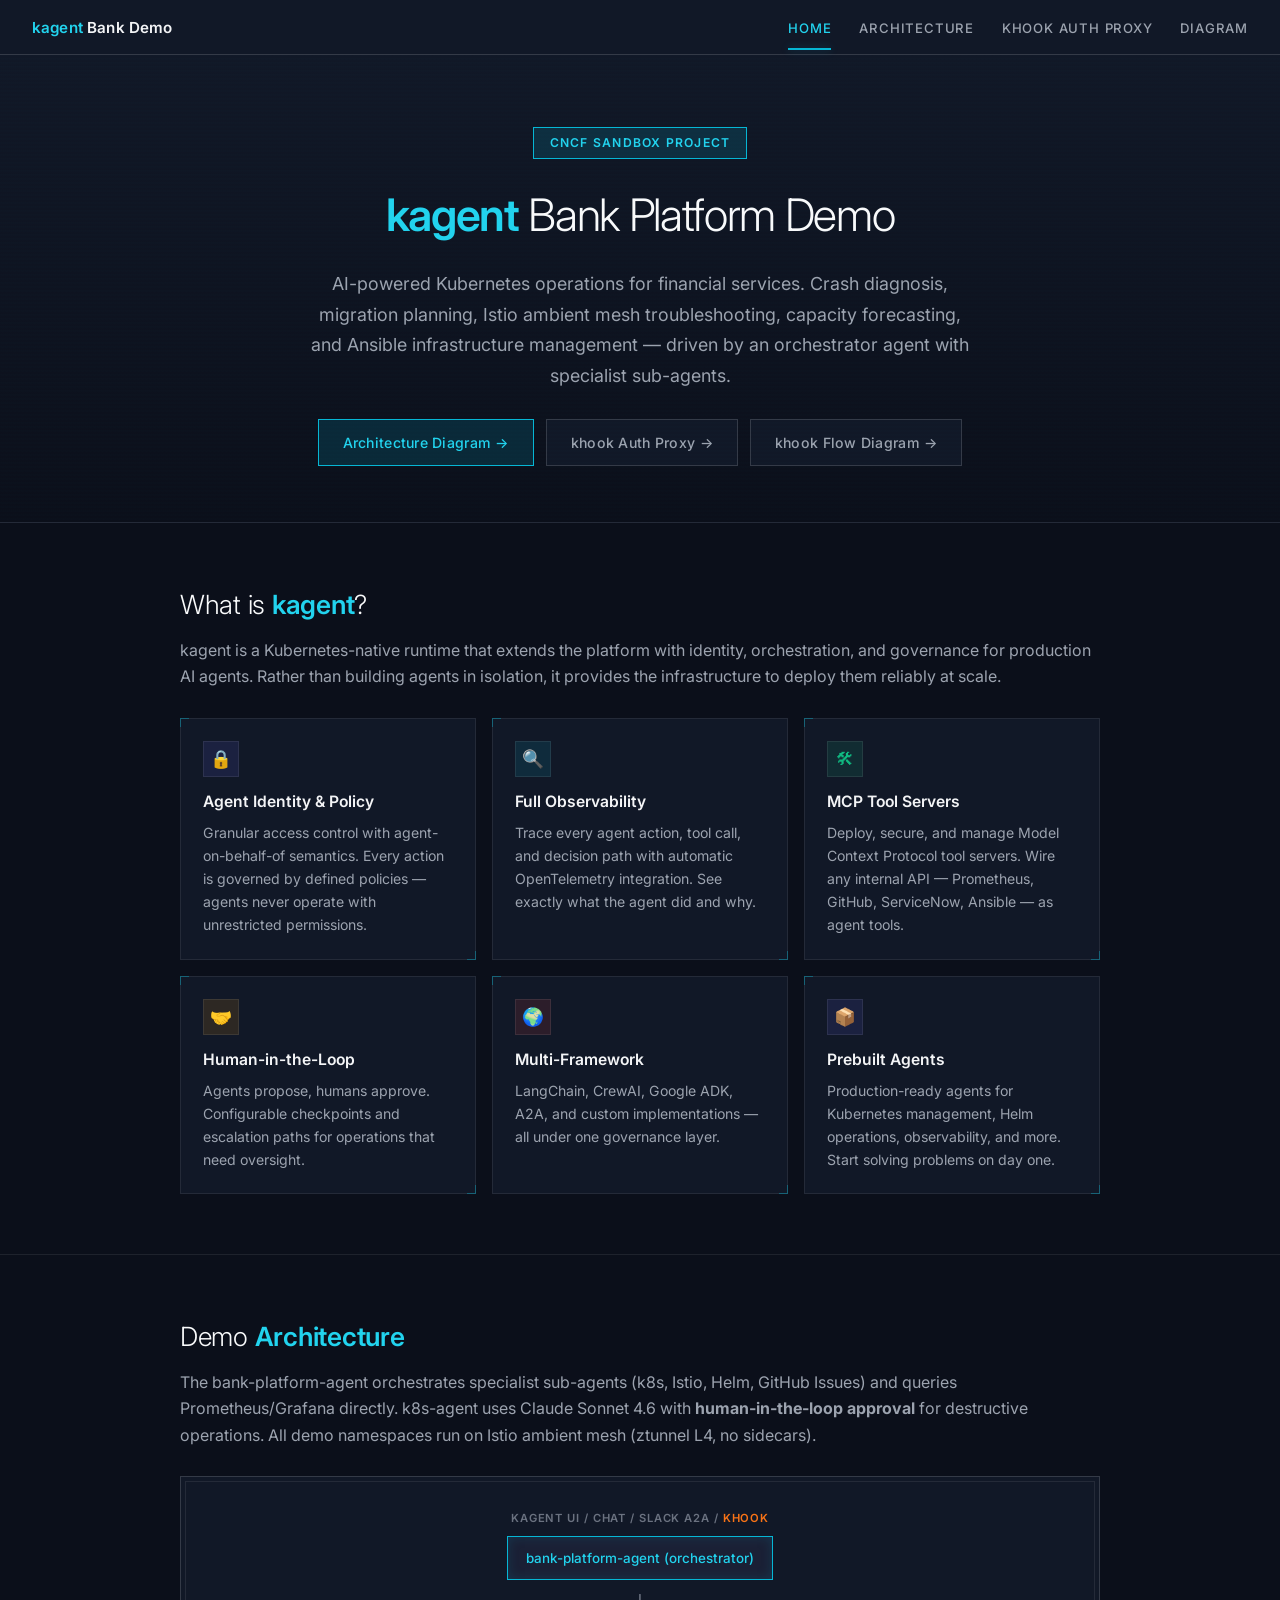
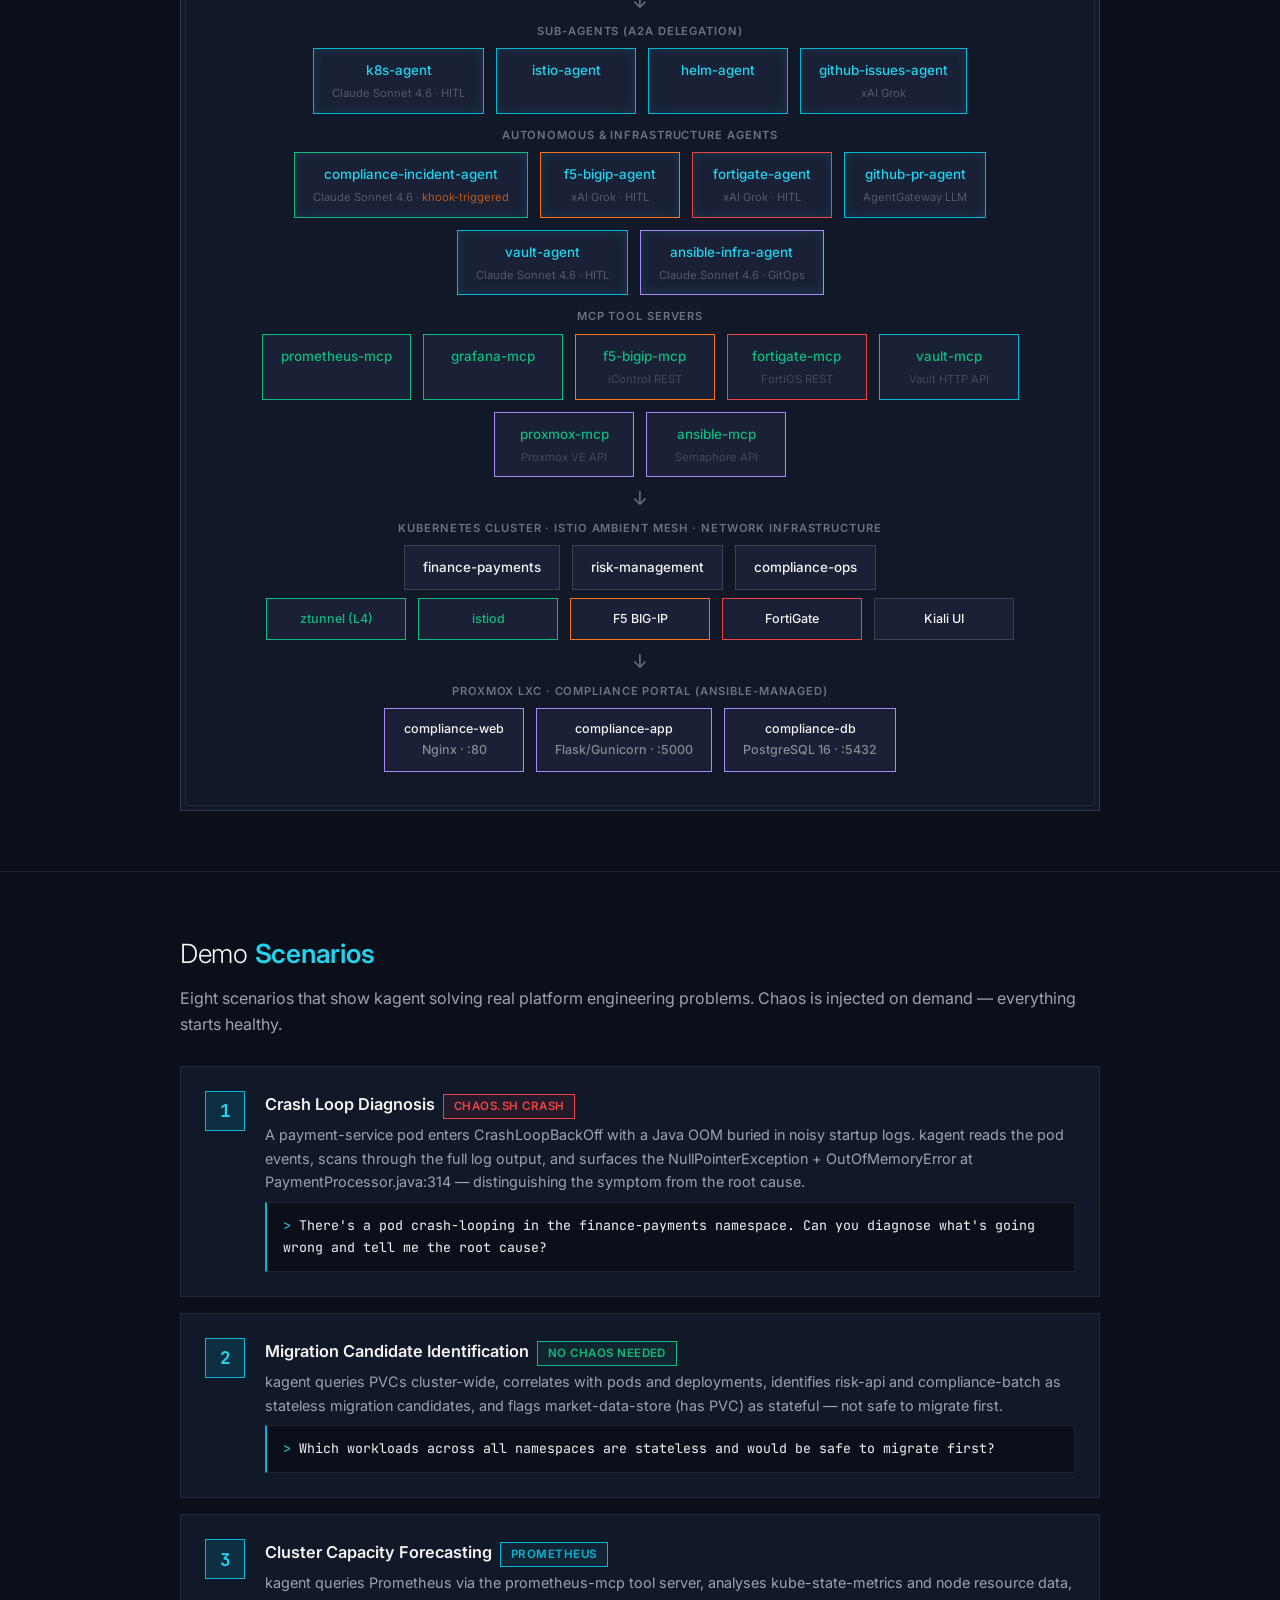
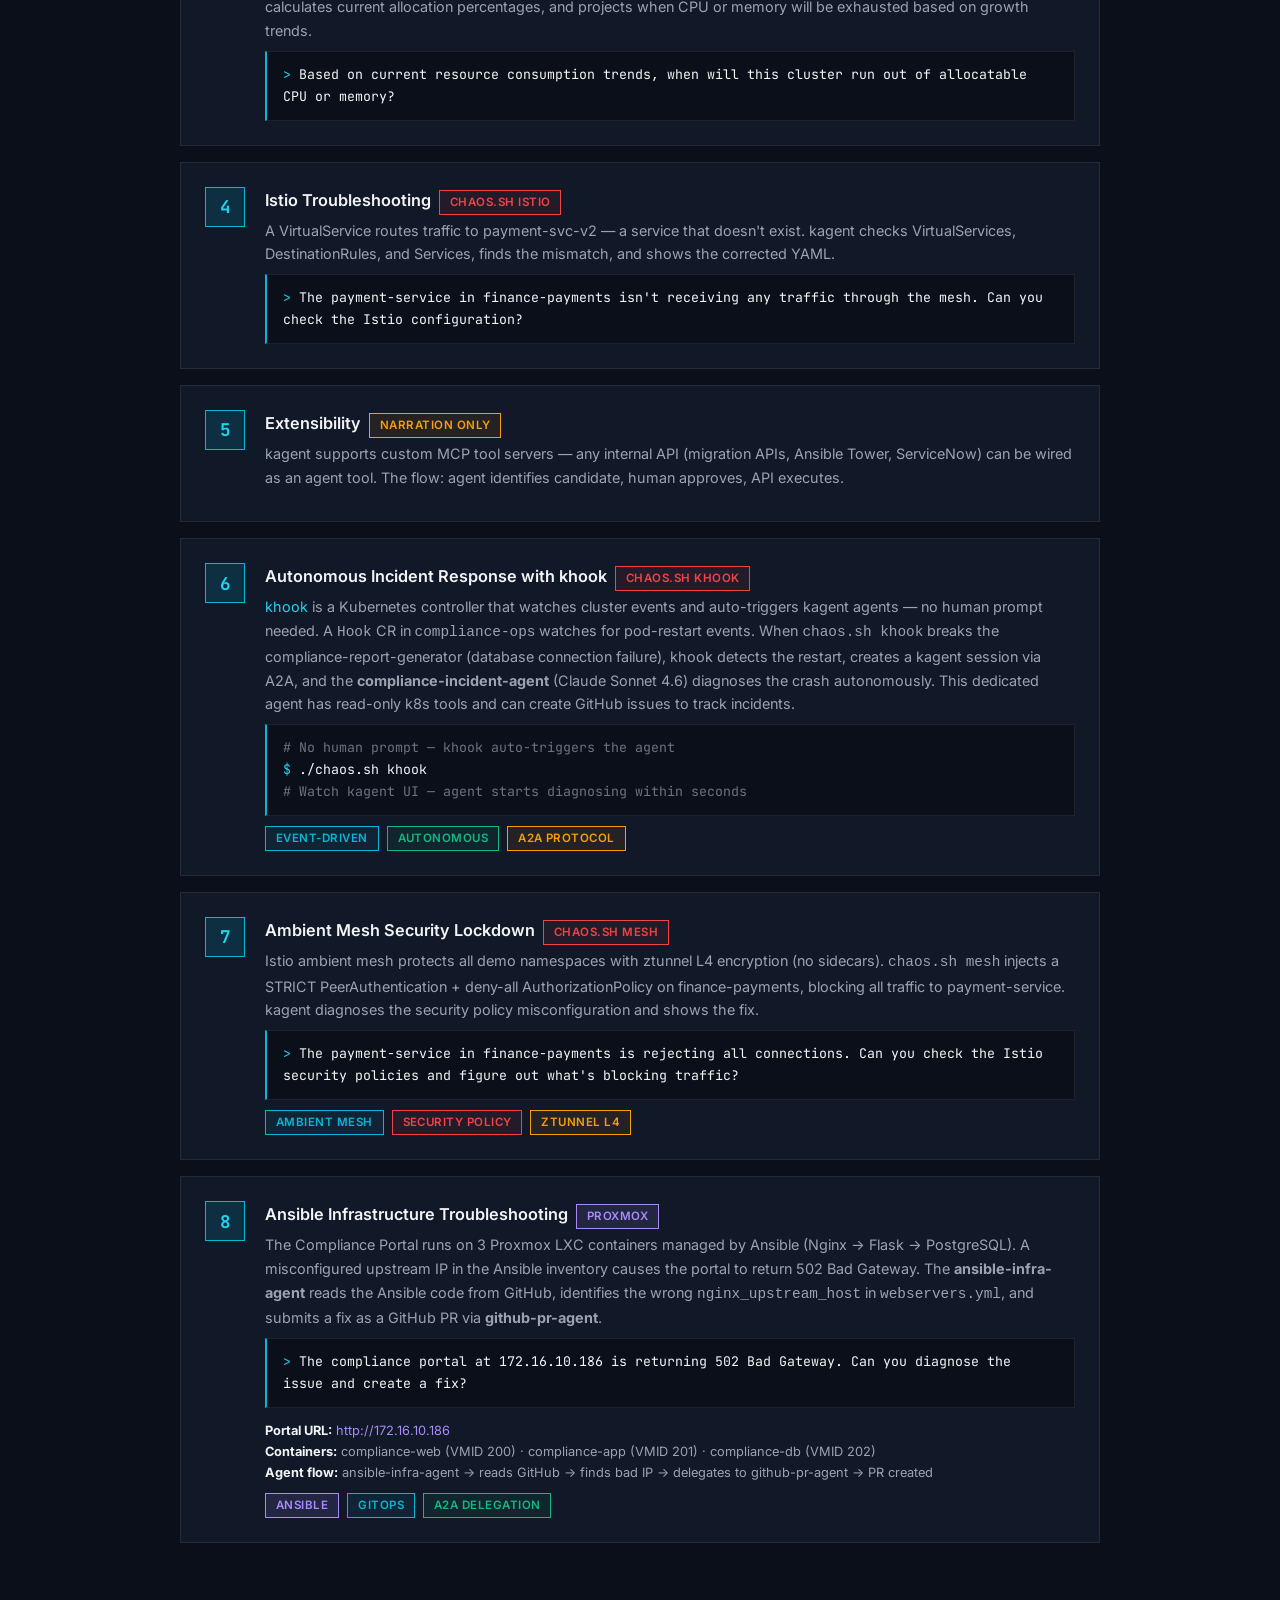
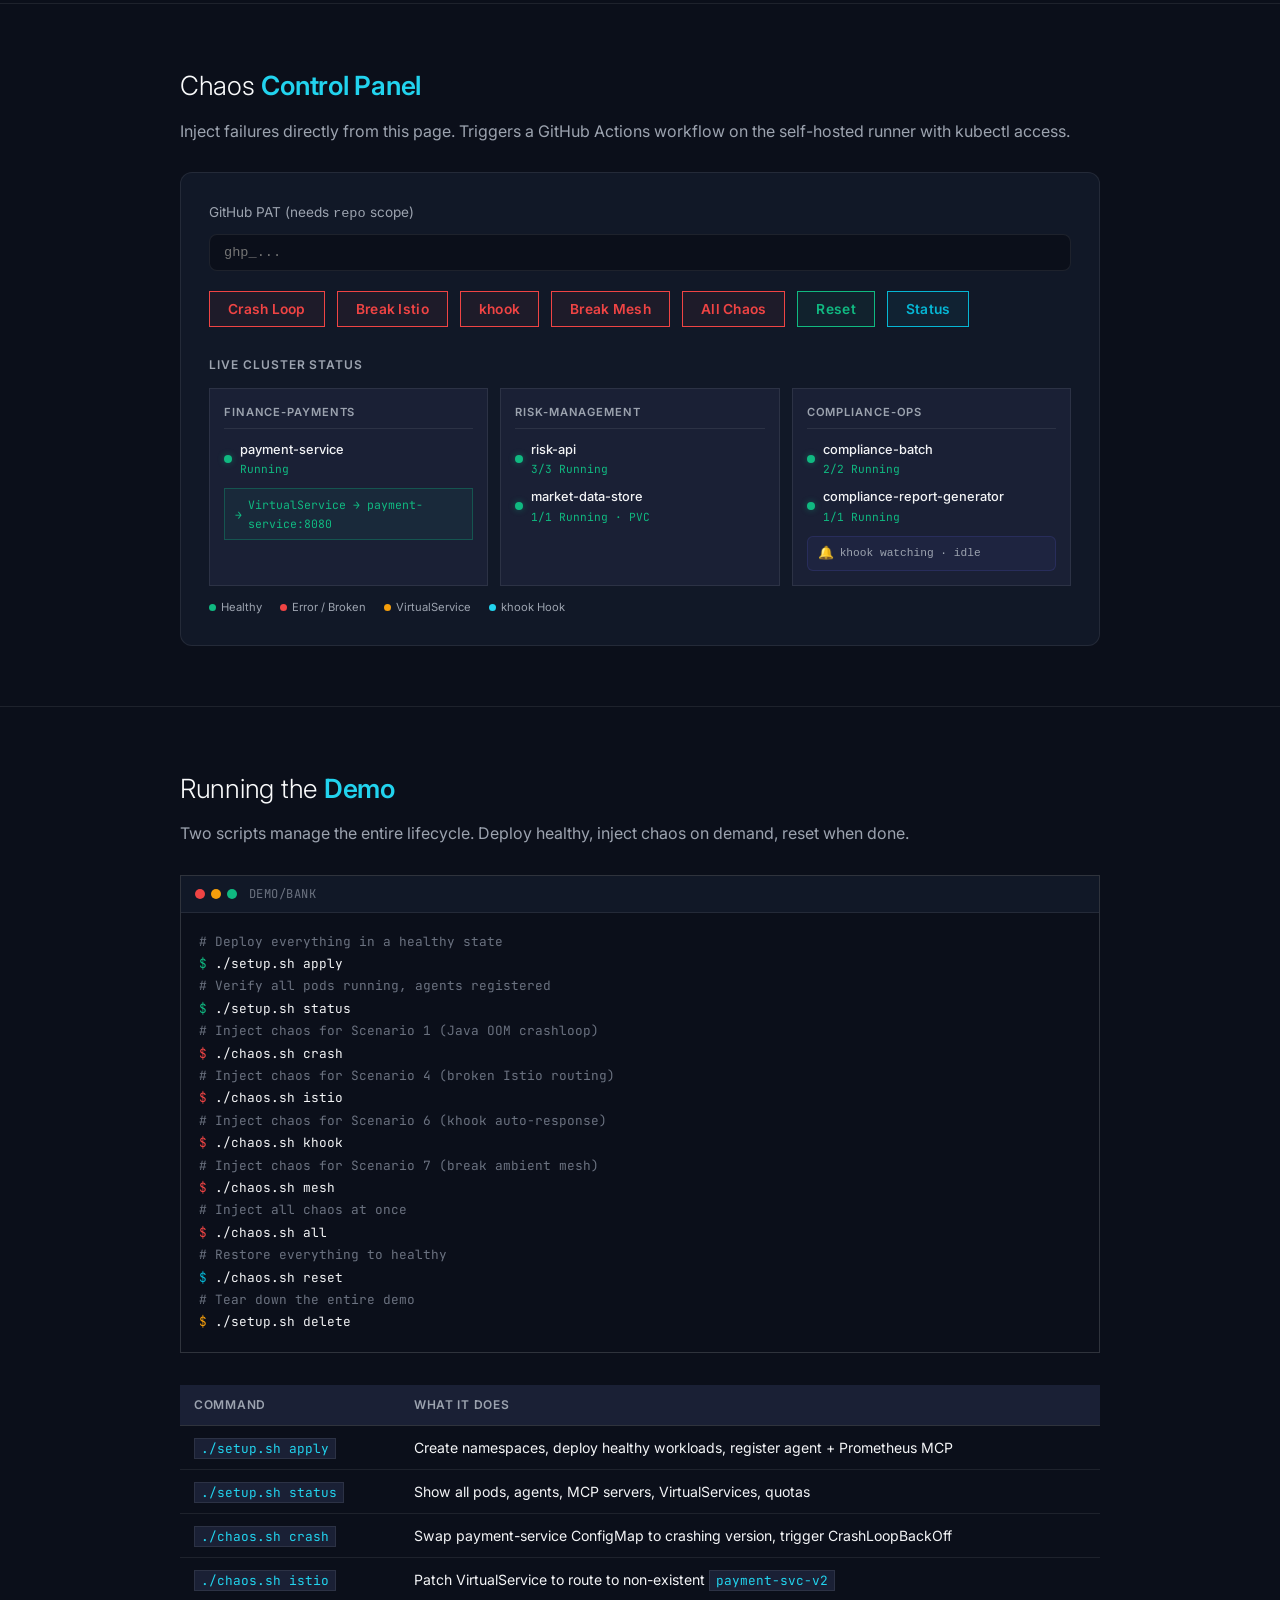
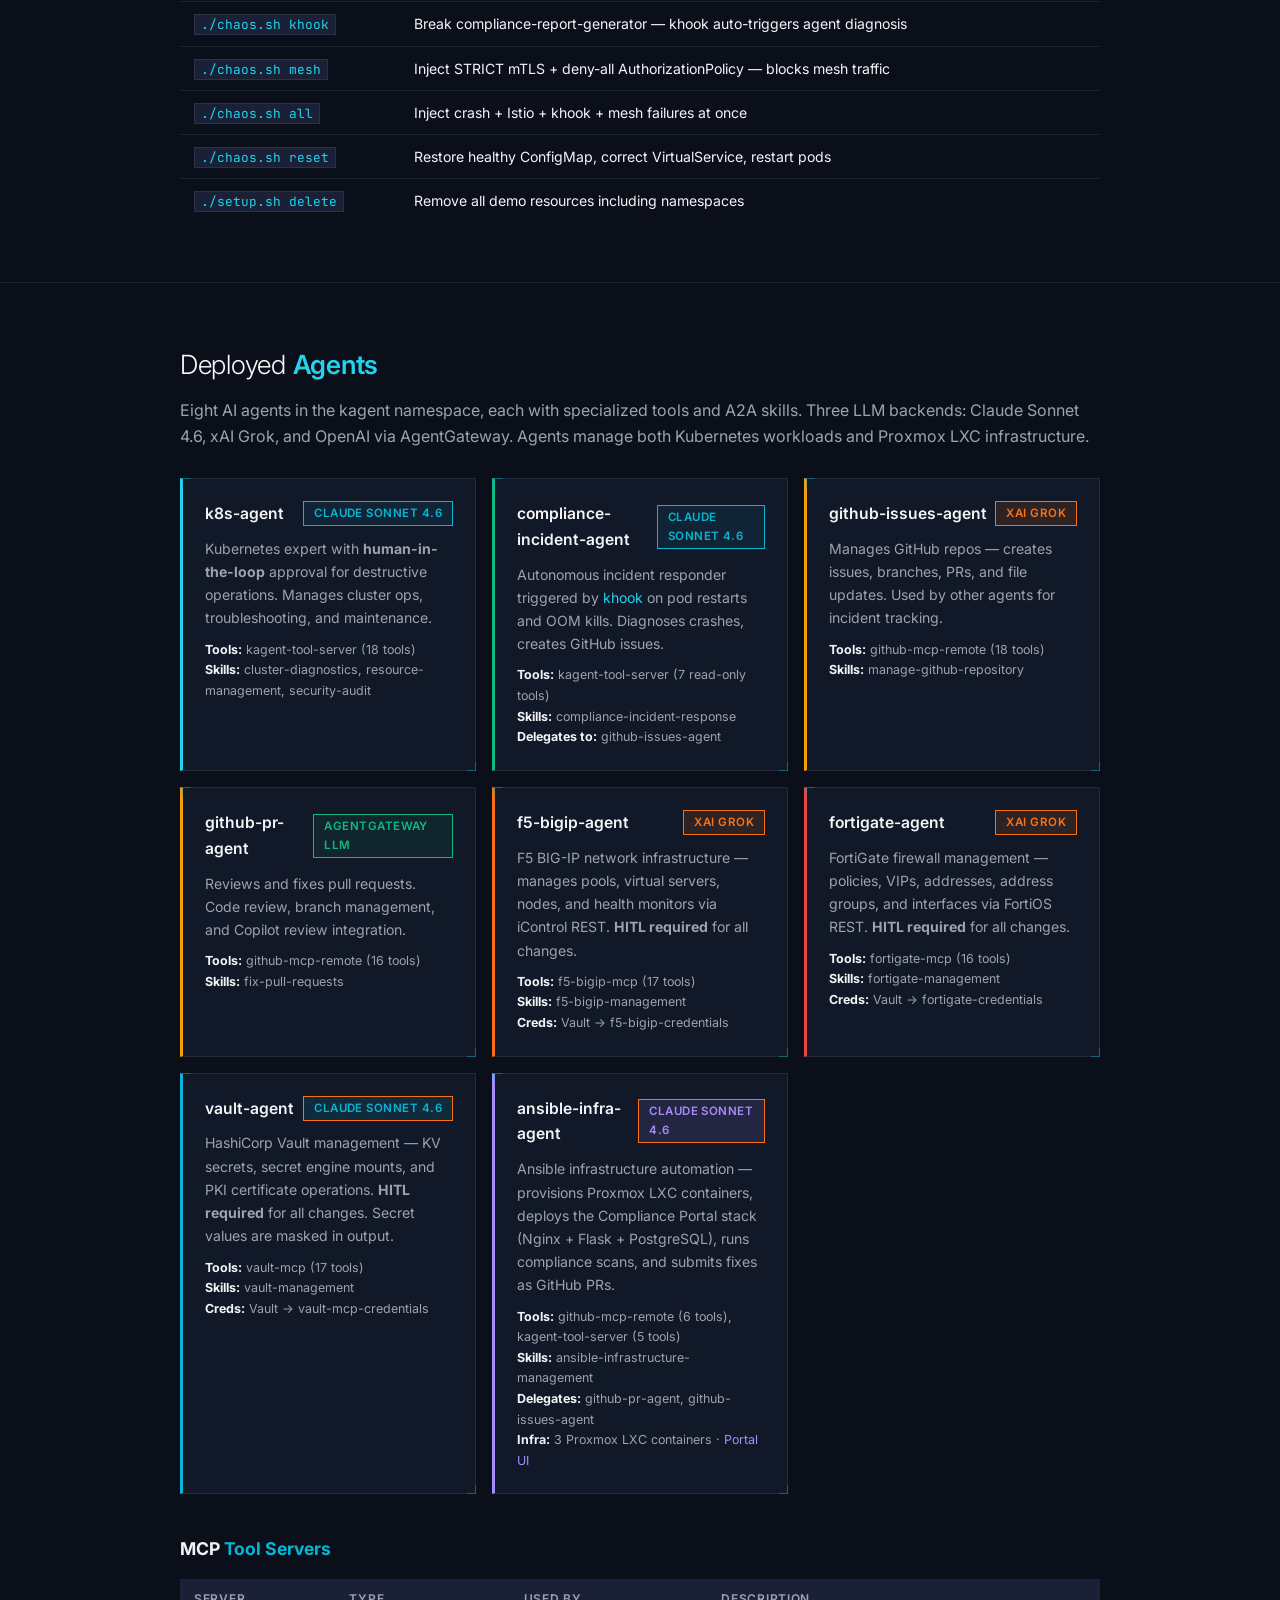
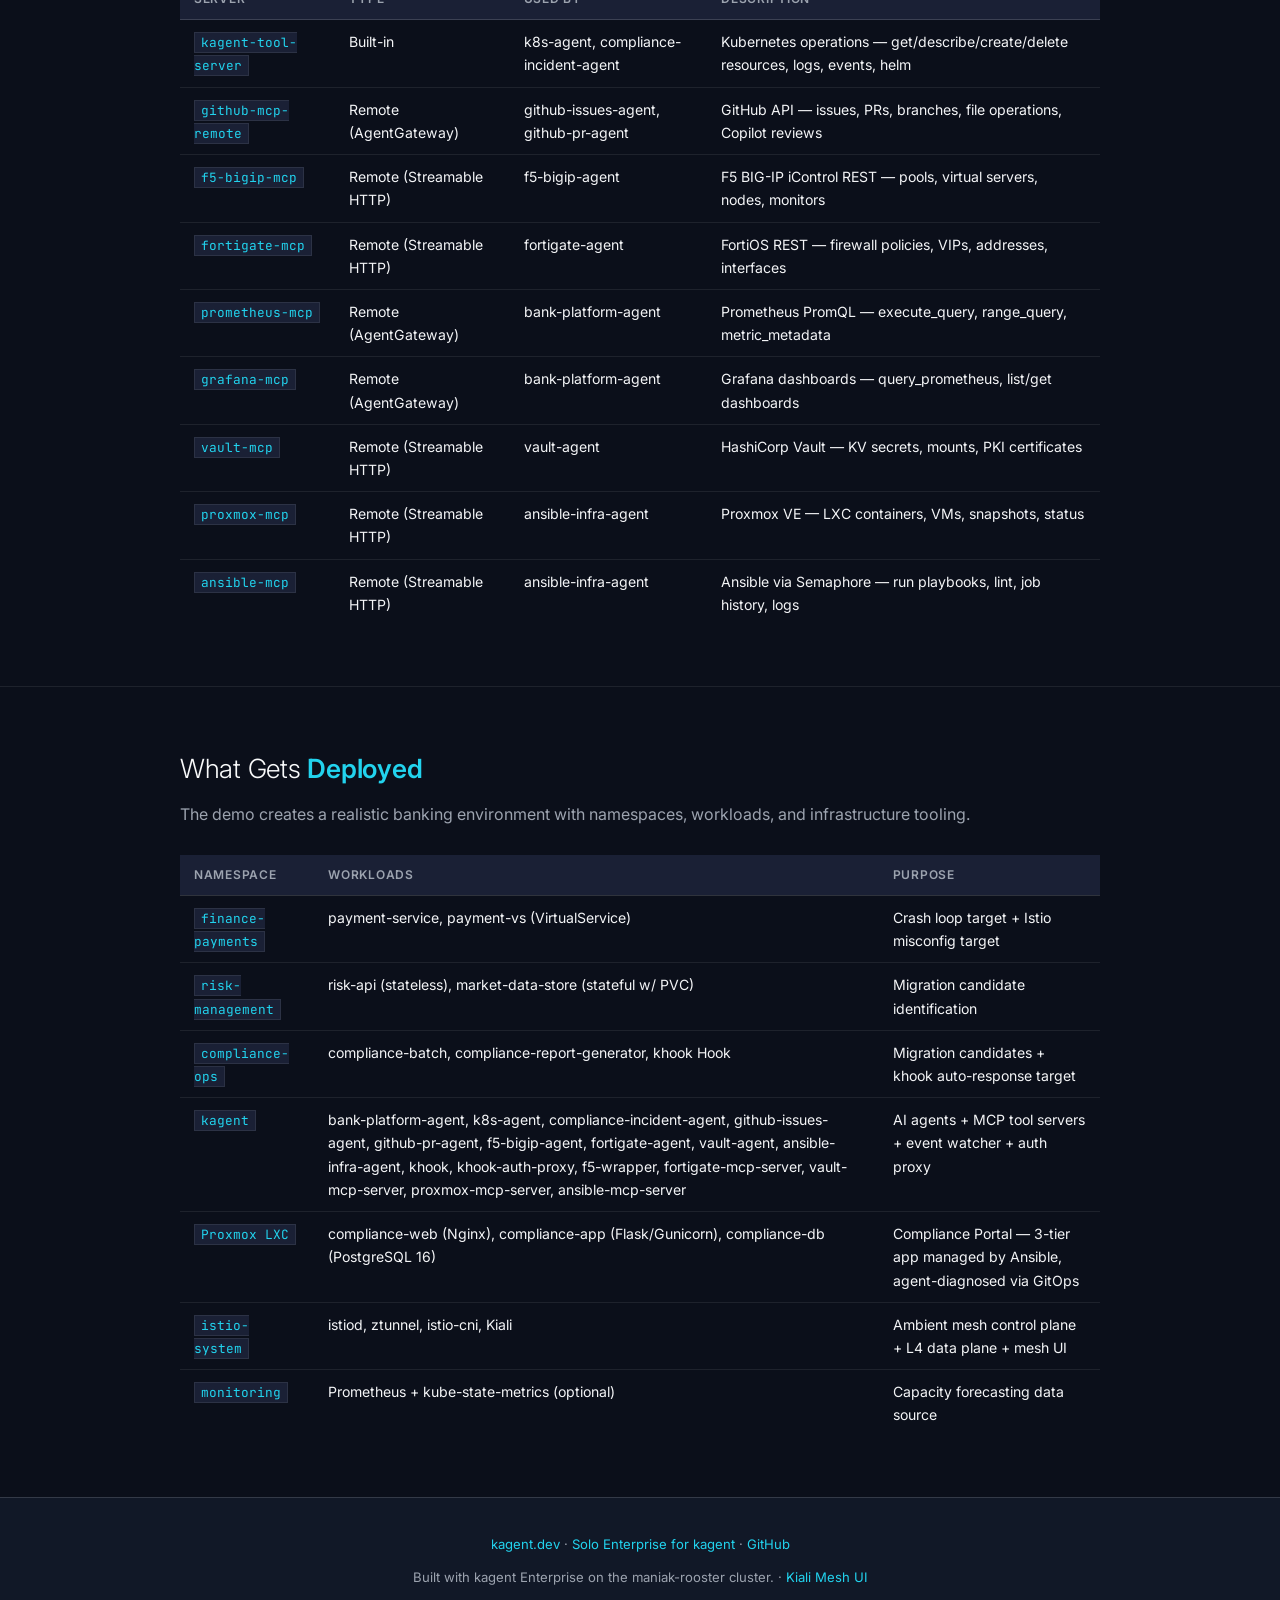
==== commit 7fdf2fb0: "docs: add Proxmox Compliance Portal and Scenario 8 to docs - Add Proxmox LXC container row to archit" ====
--- a/docs/index.html
+++ b/docs/index.html
@@ -27,7 +27,7 @@
   <div class="hero">
     <div class="hero-badge">CNCF Sandbox Project</div>
     <h1><span>kagent</span> Bank Platform Demo</h1>
-    <p>AI-powered Kubernetes operations for financial services. Crash diagnosis, migration planning, Istio ambient mesh troubleshooting, and capacity forecasting — driven by an orchestrator agent with specialist sub-agents.</p>
+    <p>AI-powered Kubernetes operations for financial services. Crash diagnosis, migration planning, Istio ambient mesh troubleshooting, capacity forecasting, and Ansible infrastructure management — driven by an orchestrator agent with specialist sub-agents.</p>
     <div class="hero-buttons">
       <a href="architecture.html" class="hero-btn primary">Architecture Diagram &rarr;</a>
       <a href="khook-auth-proxy.html" class="hero-btn">khook Auth Proxy &rarr;</a>
@@ -115,7 +115,7 @@
           <div class="arch-box green" style="border-color: #a78bfa;">ansible-mcp<br><span style="font-size:0.7rem;opacity:0.5;">Semaphore API</span></div>
         </div>
         <div class="arch-arrow">&darr;</div>
-        <div class="arch-label">Kubernetes Cluster &middot; Istio Ambient Mesh &middot; Proxmox LXC &middot; Network Infrastructure</div>
+        <div class="arch-label">Kubernetes Cluster &middot; Istio Ambient Mesh &middot; Network Infrastructure</div>
         <div class="arch-row">
           <div class="arch-box">finance-payments</div>
           <div class="arch-box">risk-management</div>
@@ -128,6 +128,13 @@
           <div class="arch-box" style="font-size: 0.78rem; border-color: var(--red);">FortiGate</div>
           <div class="arch-box" style="font-size: 0.78rem;"><a href="http://kiali.rooster.maniak.com:20001" target="_blank" style="color: inherit;">Kiali UI</a></div>
         </div>
+        <div class="arch-arrow">&darr;</div>
+        <div class="arch-label">Proxmox LXC &middot; Compliance Portal (Ansible-managed)</div>
+        <div class="arch-row">
+          <div class="arch-box" style="border-color: #a78bfa; font-size: 0.78rem;">compliance-web<br><span style="opacity:0.5;">Nginx &middot; :80</span></div>
+          <div class="arch-box" style="border-color: #a78bfa; font-size: 0.78rem;">compliance-app<br><span style="opacity:0.5;">Flask/Gunicorn &middot; :5000</span></div>
+          <div class="arch-box" style="border-color: #a78bfa; font-size: 0.78rem;">compliance-db<br><span style="opacity:0.5;">PostgreSQL 16 &middot; :5432</span></div>
+        </div>
       </div>
     </div>
   </section>
@@ -136,7 +143,7 @@
   <section>
     <div class="container">
       <h2>Demo <span>Scenarios</span></h2>
-      <p>Seven scenarios that show kagent solving real platform engineering problems. Chaos is injected on demand — everything starts healthy.</p>
+      <p>Eight scenarios that show kagent solving real platform engineering problems. Chaos is injected on demand — everything starts healthy.</p>
 
       <div class="scenarios">
 
@@ -222,6 +229,27 @@
               <span class="tag tag-cyan">ambient mesh</span>
               <span class="tag tag-red">security policy</span>
               <span class="tag tag-yellow">ztunnel L4</span>
+            </div>
+          </div>
+        </div>
+
+        <div class="scenario">
+          <div class="scenario-num">8</div>
+          <div class="scenario-body">
+            <h3>Ansible Infrastructure Troubleshooting &nbsp;<span class="tag" style="background: rgba(167,139,250,0.12); color: #a78bfa;">proxmox</span></h3>
+            <p>The Compliance Portal runs on 3 Proxmox LXC containers managed by Ansible (Nginx &rarr; Flask &rarr; PostgreSQL). A misconfigured upstream IP in the Ansible inventory causes the portal to return 502 Bad Gateway. The <strong>ansible-infra-agent</strong> reads the Ansible code from GitHub, identifies the wrong <code>nginx_upstream_host</code> in <code>webservers.yml</code>, and submits a fix as a GitHub PR via <strong>github-pr-agent</strong>.</p>
+            <div class="code-block">
+              <span class="prompt">&gt;</span> <span class="cmd">The compliance portal at 172.16.10.186 is returning 502 Bad Gateway. Can you diagnose the issue and create a fix?</span>
+            </div>
+            <div style="margin-top: 12px; font-size: 0.8rem; color: var(--text-muted);">
+              <strong style="color: var(--text);">Portal URL:</strong> <a href="http://172.16.10.186" target="_blank" style="color: #a78bfa;">http://172.16.10.186</a><br>
+              <strong style="color: var(--text);">Containers:</strong> compliance-web (VMID 200) &middot; compliance-app (VMID 201) &middot; compliance-db (VMID 202)<br>
+              <strong style="color: var(--text);">Agent flow:</strong> ansible-infra-agent &rarr; reads GitHub &rarr; finds bad IP &rarr; delegates to github-pr-agent &rarr; PR created
+            </div>
+            <div style="display: flex; gap: 8px; margin-top: 10px; font-size: 0.8rem;">
+              <span class="tag" style="background: rgba(167,139,250,0.12); color: #a78bfa;">ansible</span>
+              <span class="tag tag-cyan">GitOps</span>
+              <span class="tag tag-green">A2A delegation</span>
             </div>
           </div>
         </div>
@@ -462,7 +490,7 @@
   <section>
     <div class="container">
       <h2>Deployed <span>Agents</span></h2>
-      <p>Six AI agents in the kagent namespace, each with specialized tools and A2A skills. Three LLM backends: Claude Sonnet 4.6, xAI Grok, and OpenAI via AgentGateway.</p>
+      <p>Eight AI agents in the kagent namespace, each with specialized tools and A2A skills. Three LLM backends: Claude Sonnet 4.6, xAI Grok, and OpenAI via AgentGateway. Agents manage both Kubernetes workloads and Proxmox LXC infrastructure.</p>
 
       <div class="features" style="grid-template-columns: repeat(auto-fit, minmax(280px, 1fr));">
 
@@ -561,10 +589,10 @@
           </div>
           <p>Ansible infrastructure automation &mdash; provisions Proxmox LXC containers, deploys the Compliance Portal stack (Nginx + Flask + PostgreSQL), runs compliance scans, and submits fixes as GitHub PRs.</p>
           <div style="margin-top: 10px; font-size: 0.78rem; color: var(--text-muted);">
-            <strong style="color: var(--text);">Tools:</strong> proxmox-mcp + ansible-mcp<br>
+            <strong style="color: var(--text);">Tools:</strong> github-mcp-remote (6 tools), kagent-tool-server (5 tools)<br>
             <strong style="color: var(--text);">Skills:</strong> ansible-infrastructure-management<br>
             <strong style="color: var(--text);">Delegates:</strong> github-pr-agent, github-issues-agent<br>
-            <strong style="color: var(--text);">Creds:</strong> Vault &rarr; proxmox-credentials
+            <strong style="color: var(--text);">Infra:</strong> 3 Proxmox LXC containers &middot; <a href="http://172.16.10.186" target="_blank" style="color: #a78bfa;">Portal UI</a>
           </div>
         </div>
 
@@ -675,6 +703,11 @@
             <td><code>kagent</code></td>
             <td>bank-platform-agent, k8s-agent, compliance-incident-agent, github-issues-agent, github-pr-agent, f5-bigip-agent, fortigate-agent, vault-agent, ansible-infra-agent, khook, khook-auth-proxy, f5-wrapper, fortigate-mcp-server, vault-mcp-server, proxmox-mcp-server, ansible-mcp-server</td>
             <td>AI agents + MCP tool servers + event watcher + auth proxy</td>
+          </tr>
+          <tr>
+            <td><code>Proxmox LXC</code></td>
+            <td>compliance-web (Nginx), compliance-app (Flask/Gunicorn), compliance-db (PostgreSQL 16)</td>
+            <td>Compliance Portal &mdash; 3-tier app managed by Ansible, agent-diagnosed via GitOps</td>
           </tr>
           <tr>
             <td><code>istio-system</code></td>
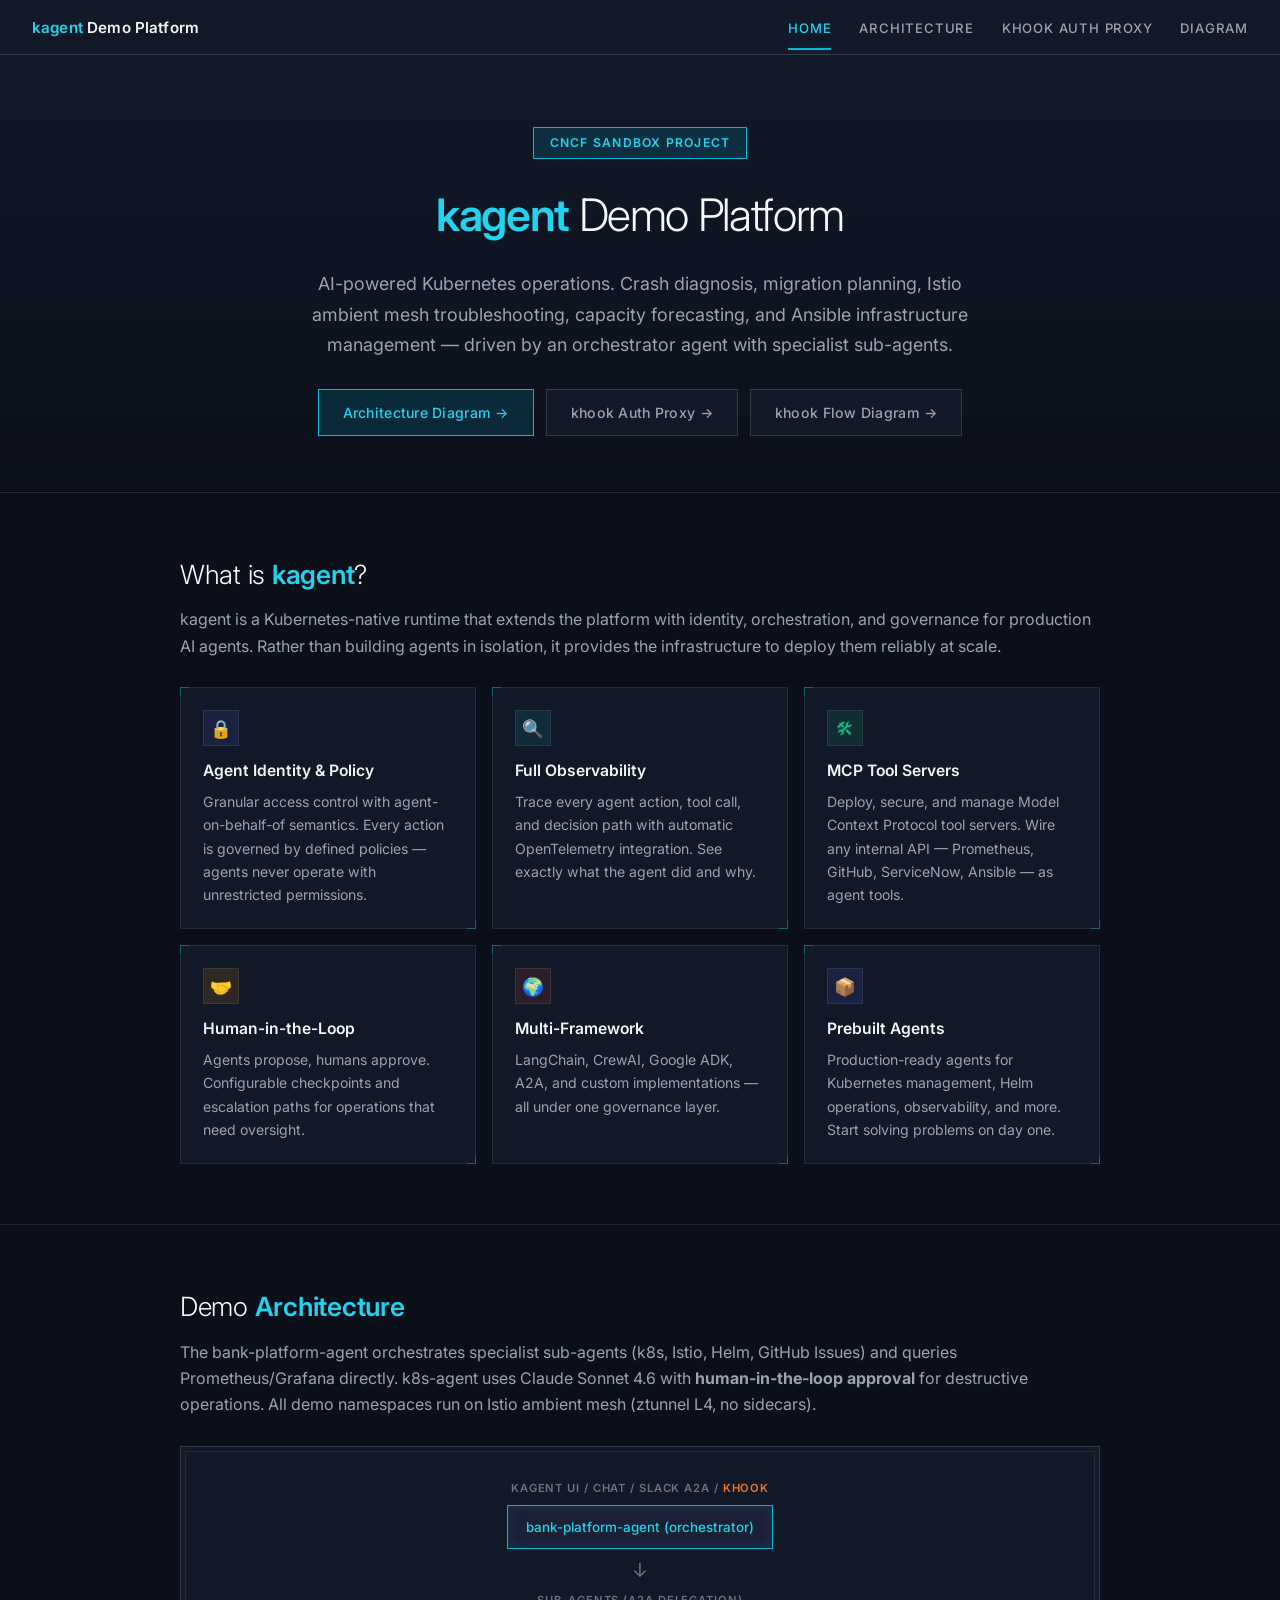
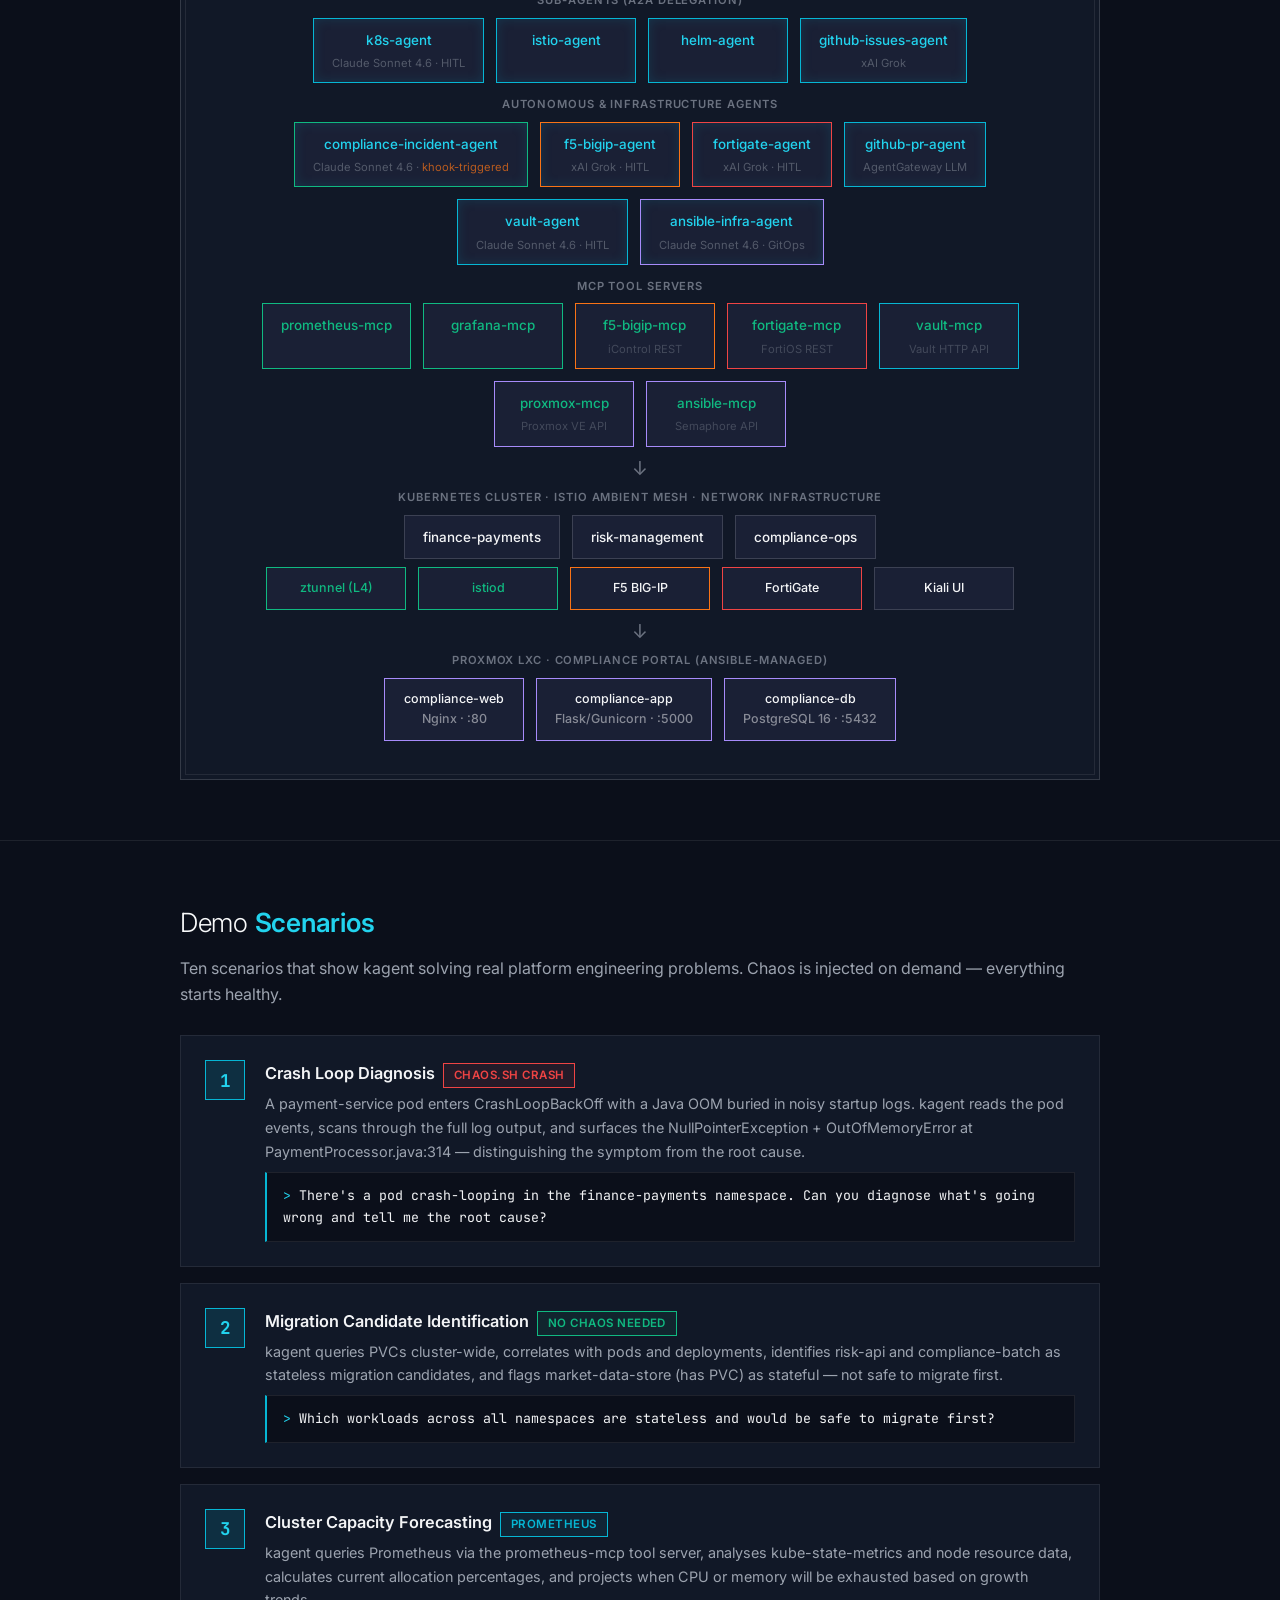
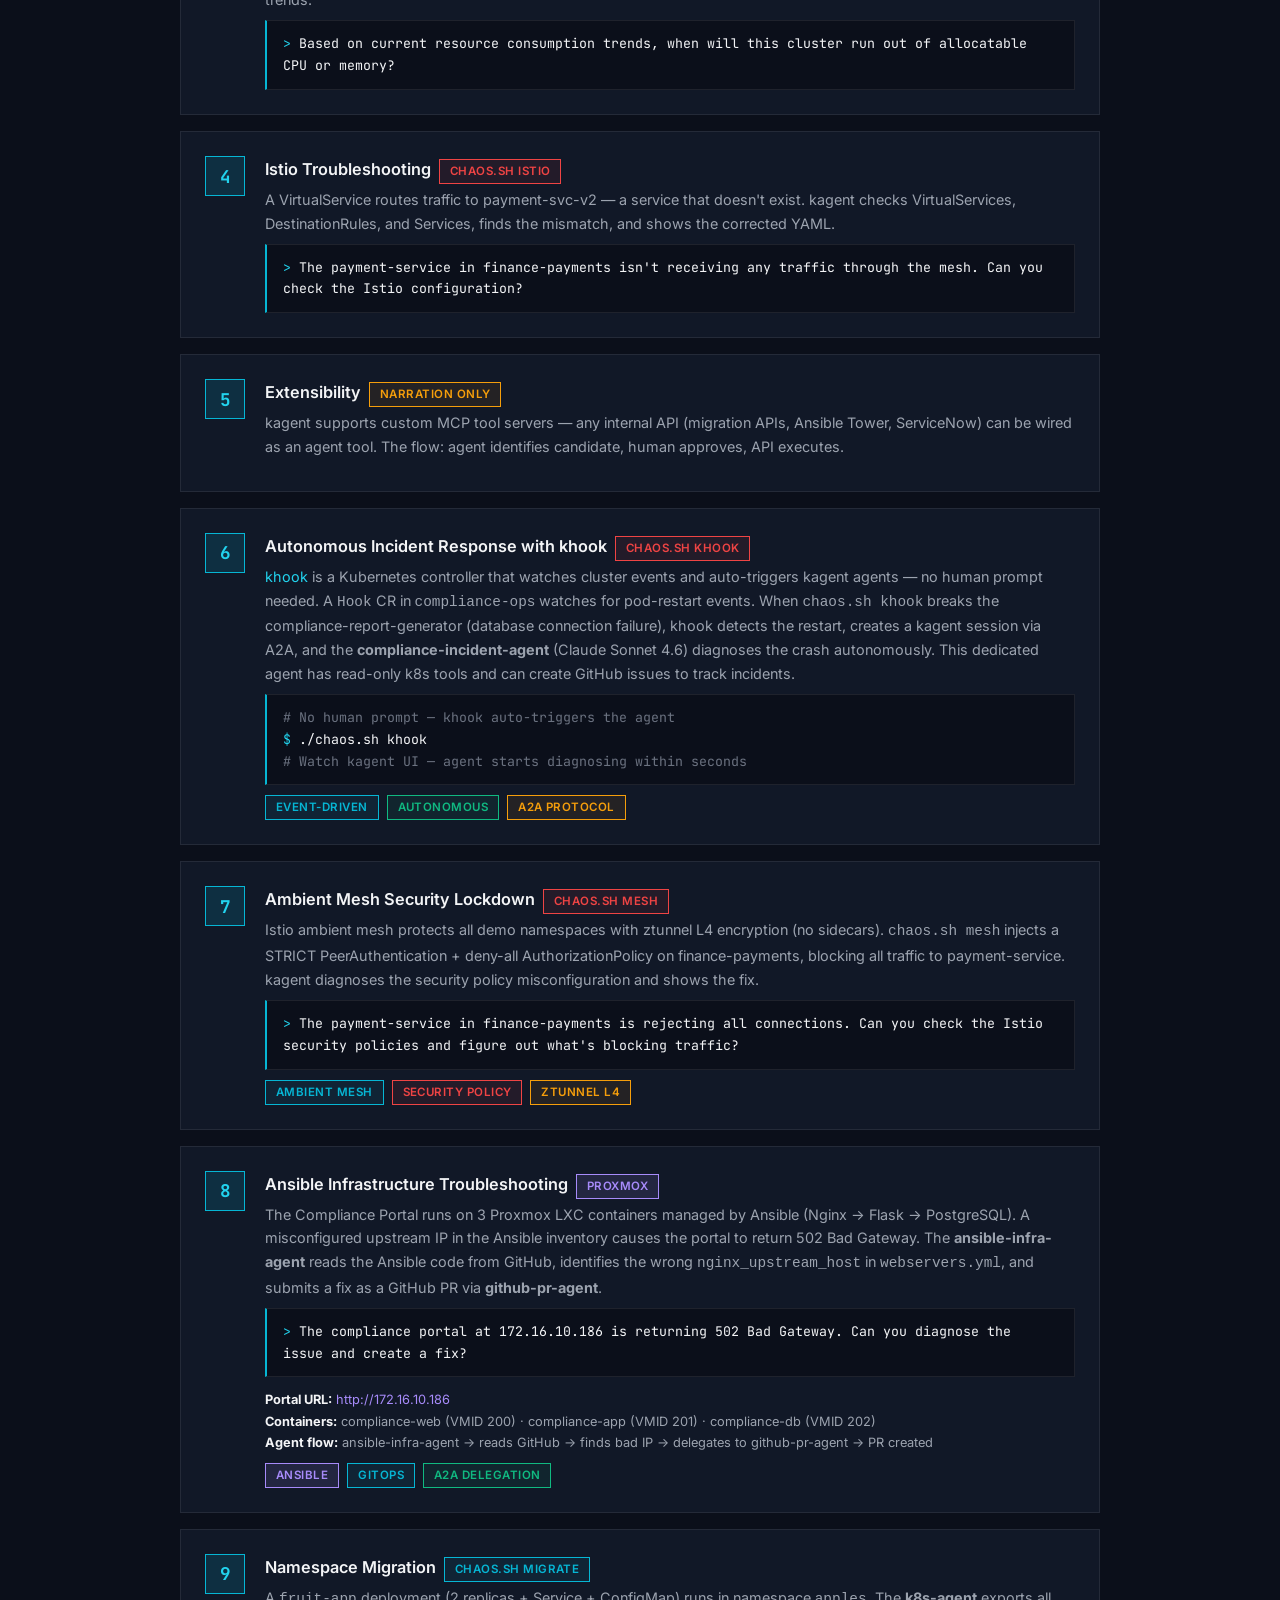
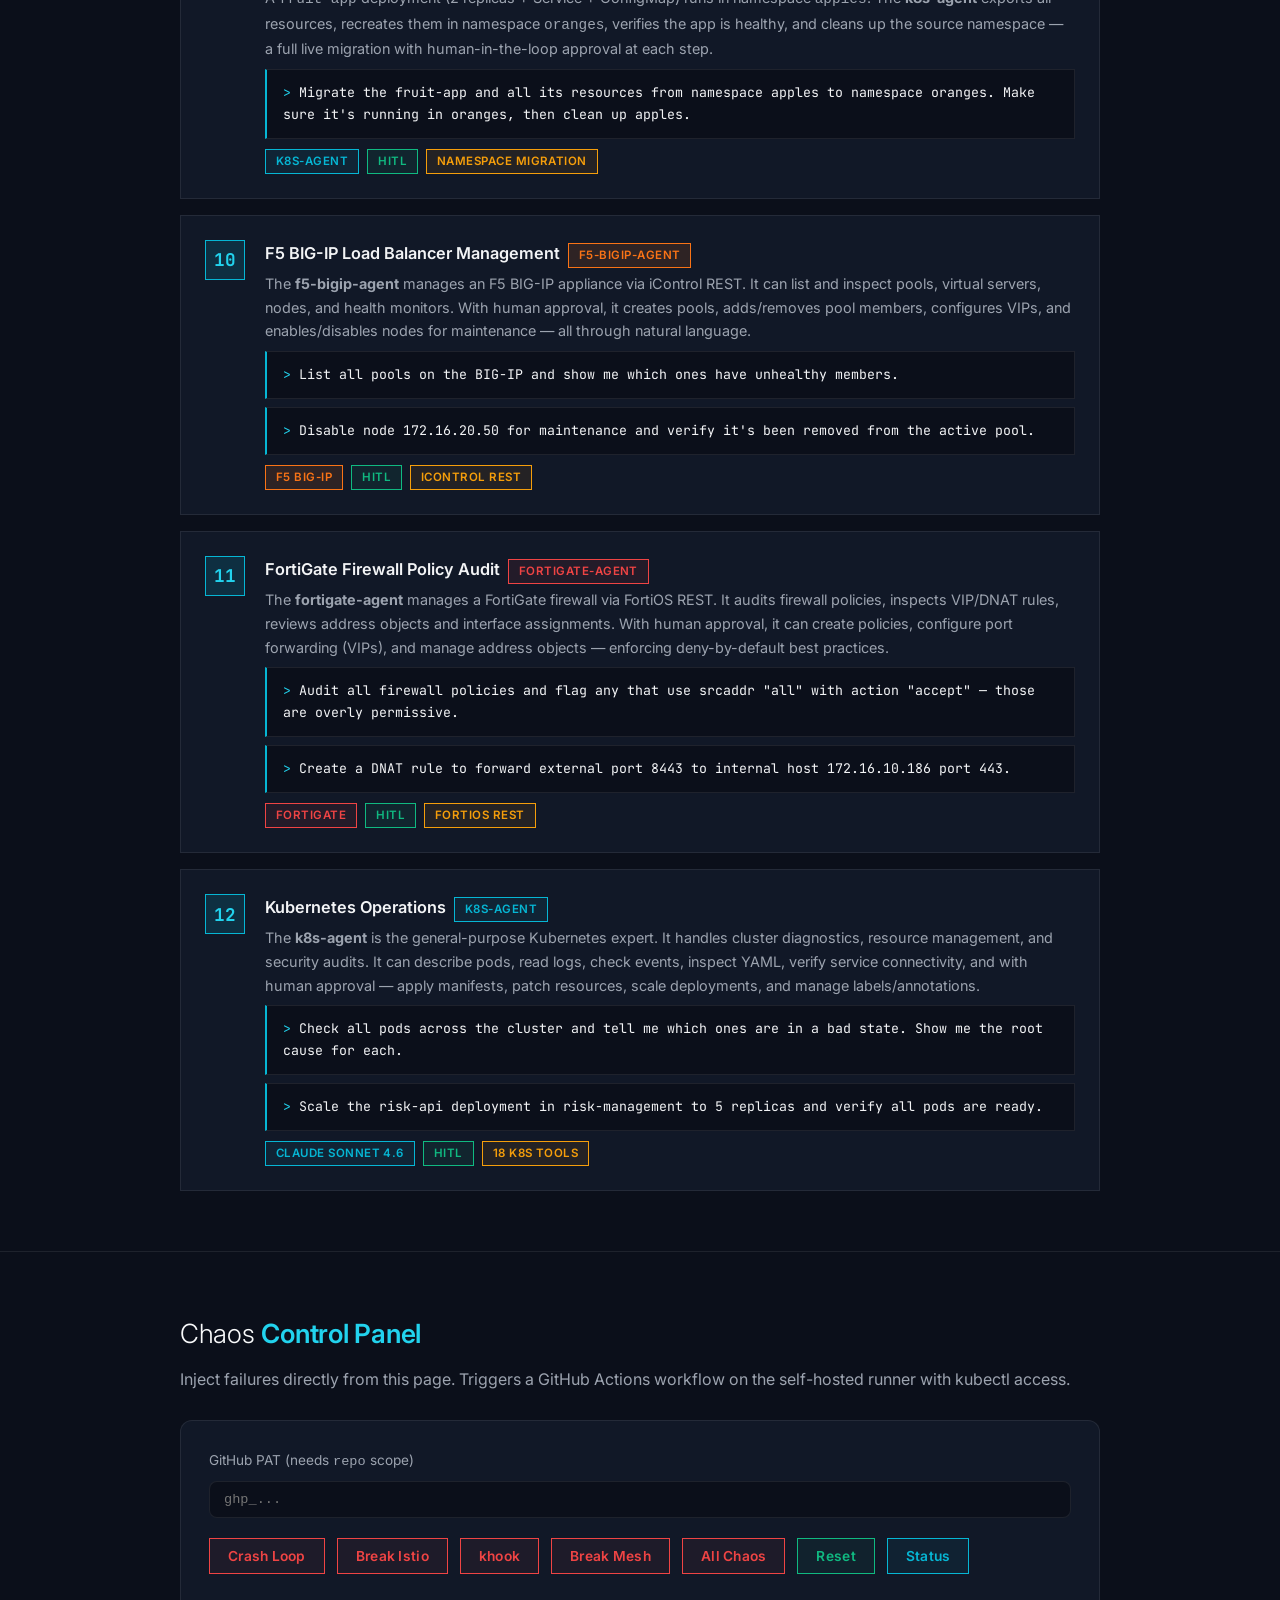
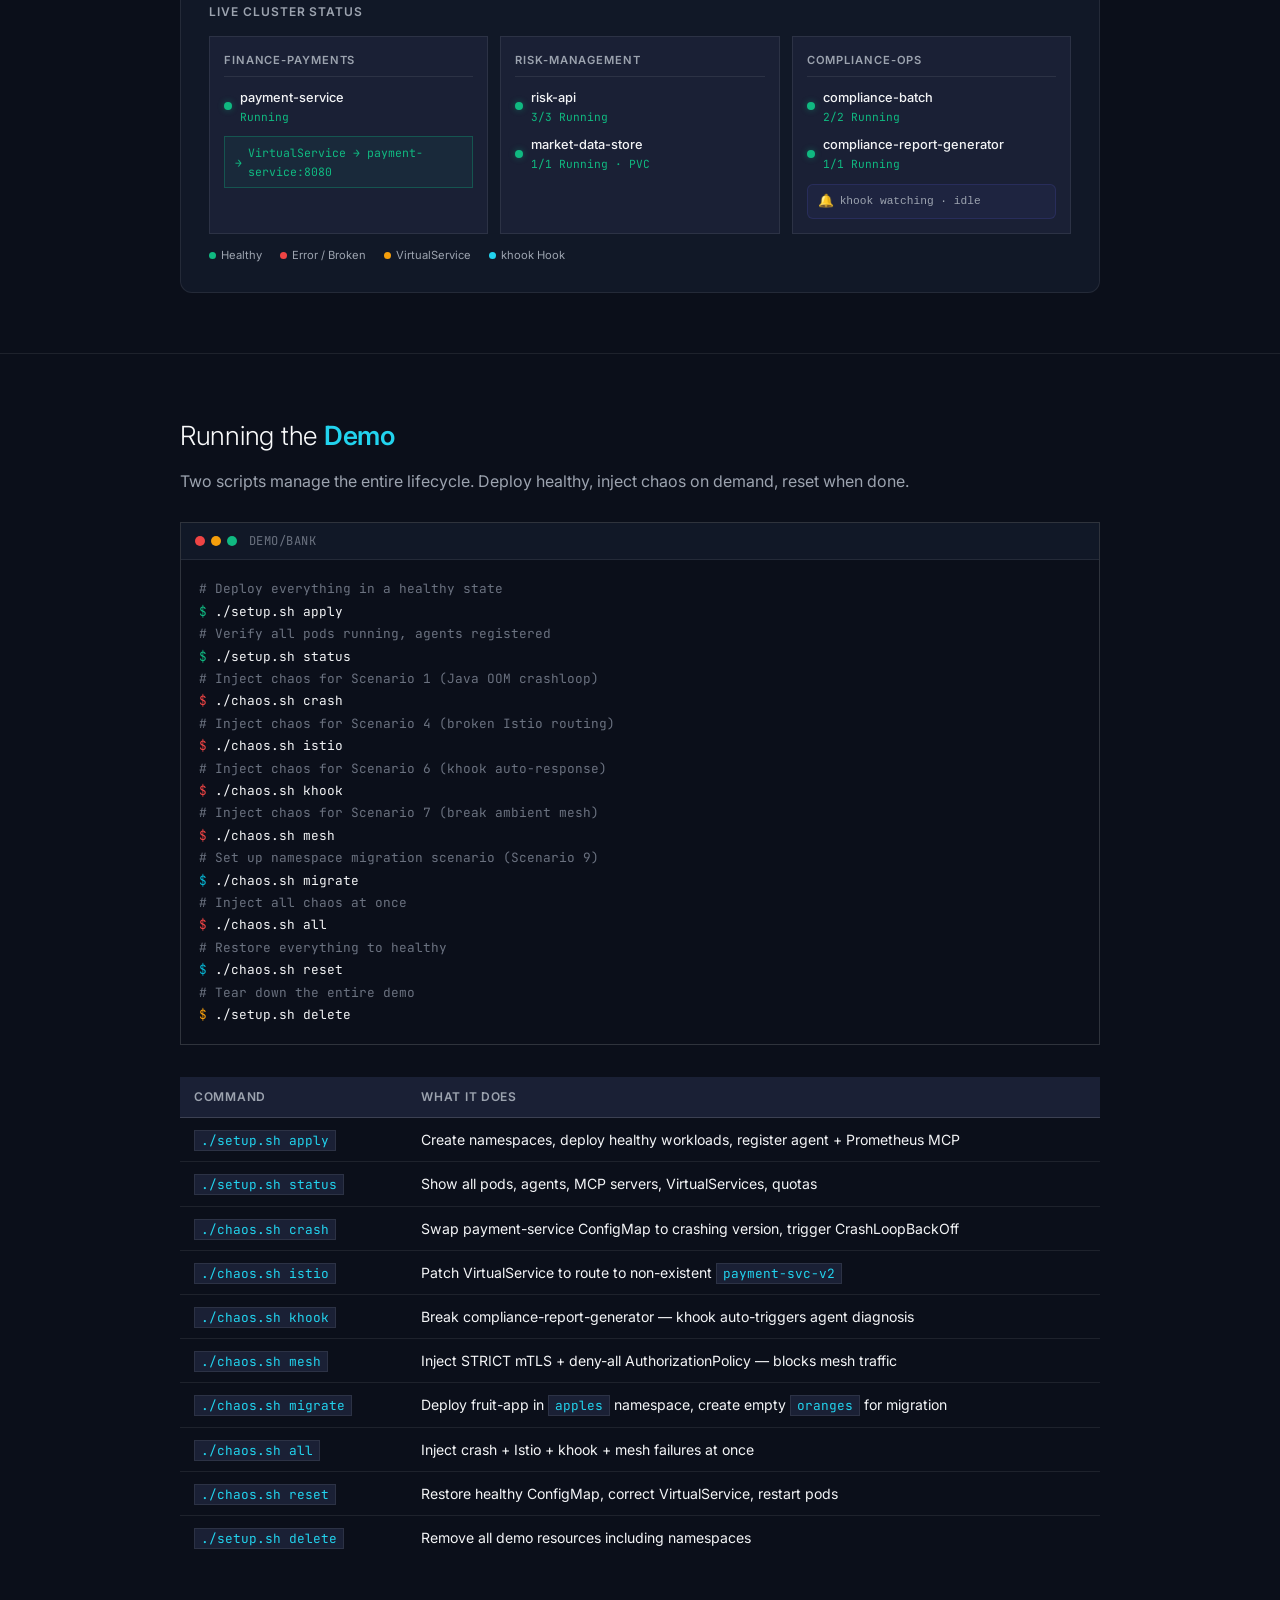
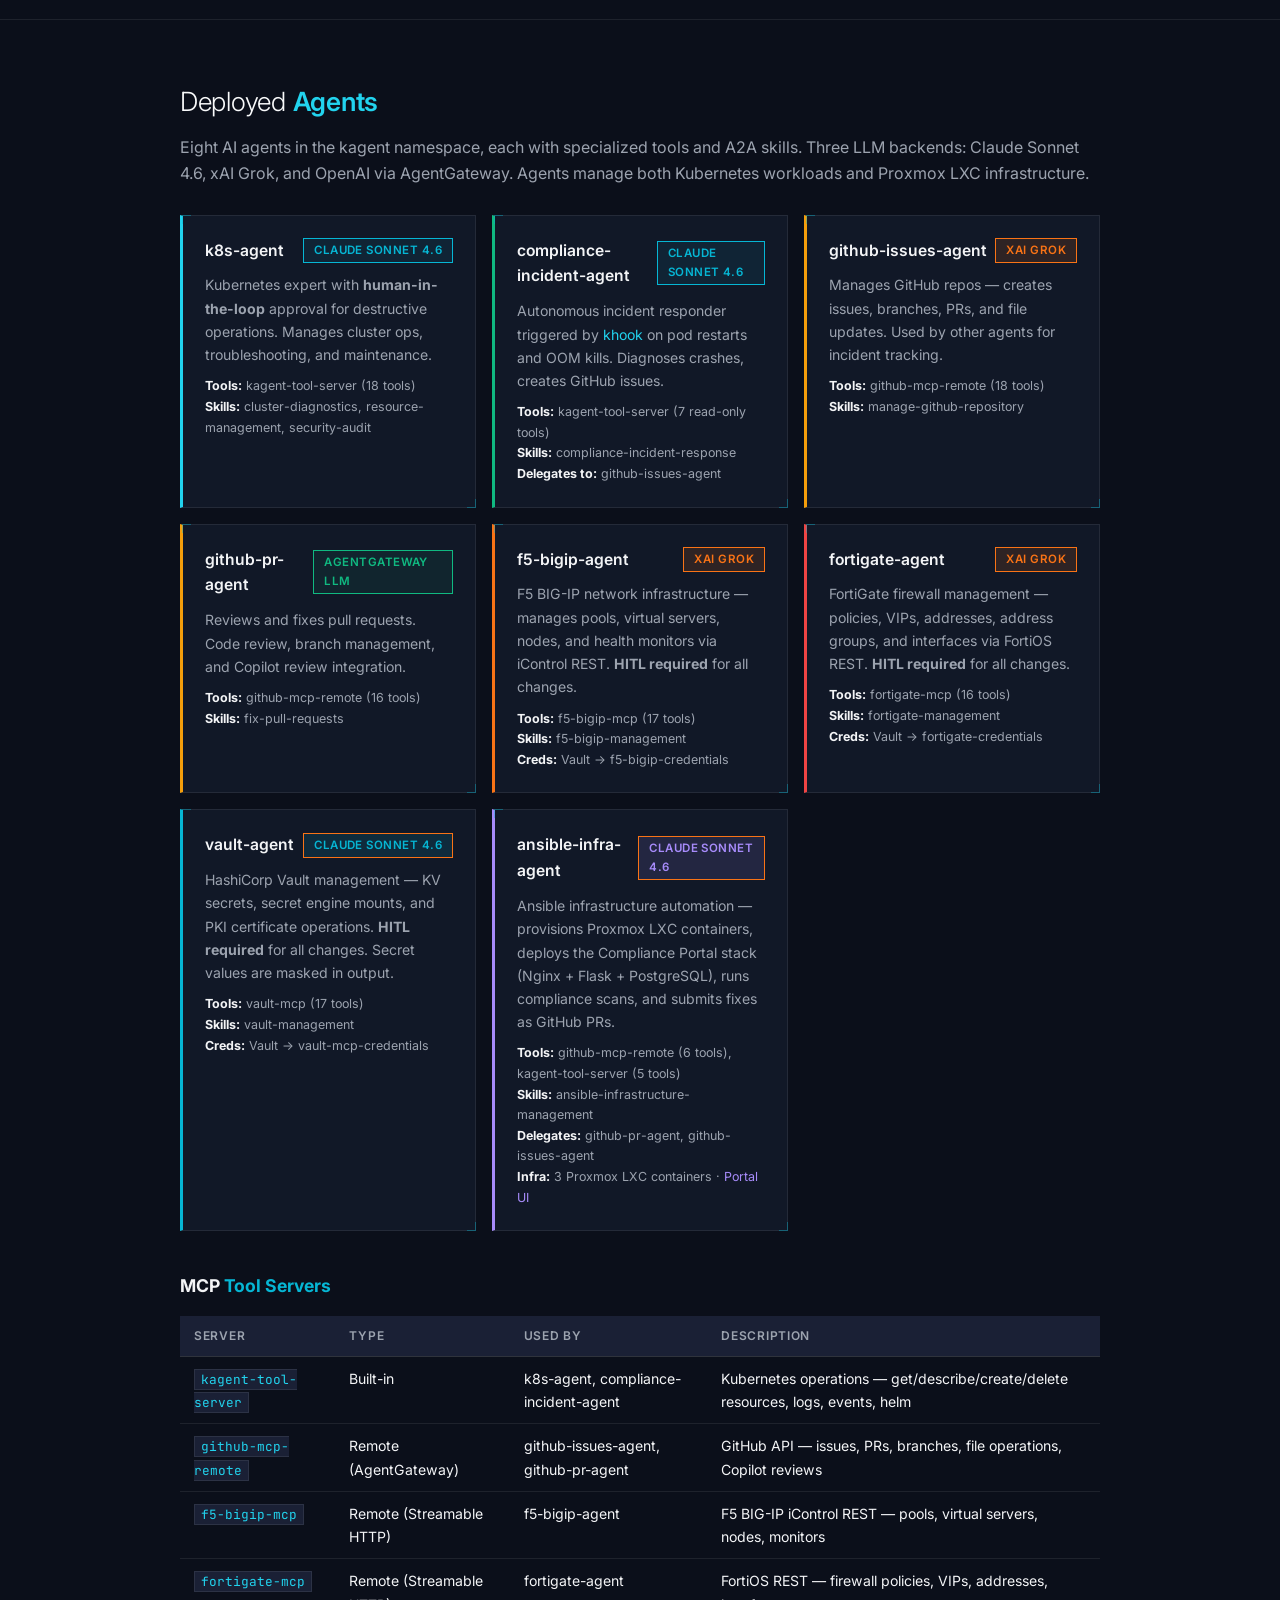
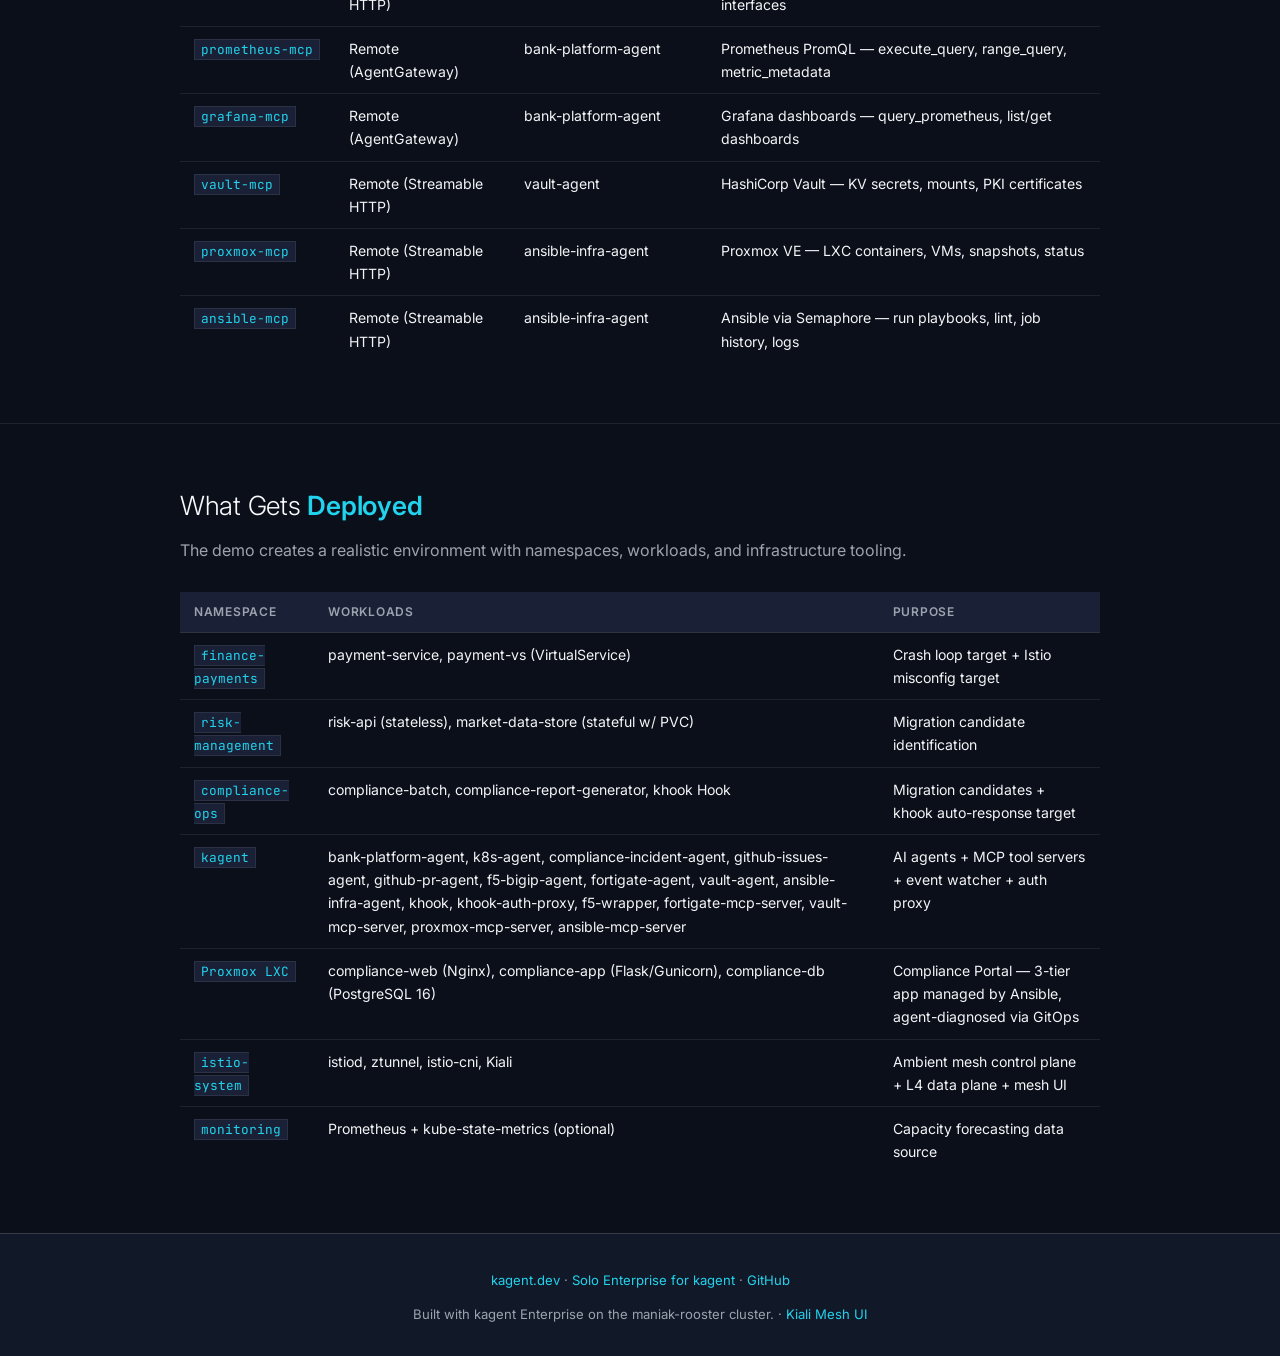
==== commit 505de94a: "feat: add F5, FortiGate, k8s-agent, and migration scenarios to docs Scenarios 9-12: namespace migrat" ====
--- a/docs/index.html
+++ b/docs/index.html
@@ -3,7 +3,7 @@
 <head>
   <meta charset="UTF-8">
   <meta name="viewport" content="width=device-width, initial-scale=1.0">
-  <title>kagent — Bank Platform Demo</title>
+  <title>kagent — Demo Platform</title>
   <link rel="stylesheet" href="paper-theme.css">
   <style>
     /* Page-specific: inline style overrides for chaos panel */
@@ -14,7 +14,7 @@
 
   <!-- Nav -->
   <nav class="nav">
-    <div class="nav-title"><span>kagent</span> Bank Demo</div>
+    <div class="nav-title"><span>kagent</span> Demo Platform</div>
     <div class="nav-links">
       <a href="index.html" class="active">Home</a>
       <a href="architecture.html">Architecture</a>
@@ -26,8 +26,8 @@
   <!-- Hero -->
   <div class="hero">
     <div class="hero-badge">CNCF Sandbox Project</div>
-    <h1><span>kagent</span> Bank Platform Demo</h1>
-    <p>AI-powered Kubernetes operations for financial services. Crash diagnosis, migration planning, Istio ambient mesh troubleshooting, capacity forecasting, and Ansible infrastructure management — driven by an orchestrator agent with specialist sub-agents.</p>
+    <h1><span>kagent</span> Demo Platform</h1>
+    <p>AI-powered Kubernetes operations. Crash diagnosis, migration planning, Istio ambient mesh troubleshooting, capacity forecasting, and Ansible infrastructure management — driven by an orchestrator agent with specialist sub-agents.</p>
     <div class="hero-buttons">
       <a href="architecture.html" class="hero-btn primary">Architecture Diagram &rarr;</a>
       <a href="khook-auth-proxy.html" class="hero-btn">khook Auth Proxy &rarr;</a>
@@ -143,7 +143,7 @@
   <section>
     <div class="container">
       <h2>Demo <span>Scenarios</span></h2>
-      <p>Eight scenarios that show kagent solving real platform engineering problems. Chaos is injected on demand — everything starts healthy.</p>
+      <p>Ten scenarios that show kagent solving real platform engineering problems. Chaos is injected on demand — everything starts healthy.</p>
 
       <div class="scenarios">
 
@@ -250,6 +250,79 @@
               <span class="tag" style="background: rgba(167,139,250,0.12); color: #a78bfa;">ansible</span>
               <span class="tag tag-cyan">GitOps</span>
               <span class="tag tag-green">A2A delegation</span>
+            </div>
+          </div>
+        </div>
+
+        <div class="scenario">
+          <div class="scenario-num">9</div>
+          <div class="scenario-body">
+            <h3>Namespace Migration &nbsp;<span class="tag tag-cyan">chaos.sh migrate</span></h3>
+            <p>A <code>fruit-app</code> deployment (2 replicas + Service + ConfigMap) runs in namespace <code>apples</code>. The <strong>k8s-agent</strong> exports all resources, recreates them in namespace <code>oranges</code>, verifies the app is healthy, and cleans up the source namespace &mdash; a full live migration with human-in-the-loop approval at each step.</p>
+            <div class="code-block">
+              <span class="prompt">&gt;</span> <span class="cmd">Migrate the fruit-app and all its resources from namespace apples to namespace oranges. Make sure it's running in oranges, then clean up apples.</span>
+            </div>
+            <div style="display: flex; gap: 8px; margin-top: 10px; font-size: 0.8rem;">
+              <span class="tag tag-cyan">k8s-agent</span>
+              <span class="tag tag-green">HITL</span>
+              <span class="tag tag-yellow">namespace migration</span>
+            </div>
+          </div>
+        </div>
+
+        <div class="scenario">
+          <div class="scenario-num">10</div>
+          <div class="scenario-body">
+            <h3>F5 BIG-IP Load Balancer Management &nbsp;<span class="tag tag-orange" style="background: rgba(249,115,22,0.12); color: #f97316;">f5-bigip-agent</span></h3>
+            <p>The <strong>f5-bigip-agent</strong> manages an F5 BIG-IP appliance via iControl REST. It can list and inspect pools, virtual servers, nodes, and health monitors. With human approval, it creates pools, adds/removes pool members, configures VIPs, and enables/disables nodes for maintenance &mdash; all through natural language.</p>
+            <div class="code-block">
+              <span class="prompt">&gt;</span> <span class="cmd">List all pools on the BIG-IP and show me which ones have unhealthy members.</span>
+            </div>
+            <div class="code-block" style="margin-top: 8px;">
+              <span class="prompt">&gt;</span> <span class="cmd">Disable node 172.16.20.50 for maintenance and verify it's been removed from the active pool.</span>
+            </div>
+            <div style="display: flex; gap: 8px; margin-top: 10px; font-size: 0.8rem;">
+              <span class="tag tag-orange" style="background: rgba(249,115,22,0.12); color: #f97316;">F5 BIG-IP</span>
+              <span class="tag tag-green">HITL</span>
+              <span class="tag tag-yellow">iControl REST</span>
+            </div>
+          </div>
+        </div>
+
+        <div class="scenario">
+          <div class="scenario-num">11</div>
+          <div class="scenario-body">
+            <h3>FortiGate Firewall Policy Audit &nbsp;<span class="tag tag-red">fortigate-agent</span></h3>
+            <p>The <strong>fortigate-agent</strong> manages a FortiGate firewall via FortiOS REST. It audits firewall policies, inspects VIP/DNAT rules, reviews address objects and interface assignments. With human approval, it can create policies, configure port forwarding (VIPs), and manage address objects &mdash; enforcing deny-by-default best practices.</p>
+            <div class="code-block">
+              <span class="prompt">&gt;</span> <span class="cmd">Audit all firewall policies and flag any that use srcaddr "all" with action "accept" — those are overly permissive.</span>
+            </div>
+            <div class="code-block" style="margin-top: 8px;">
+              <span class="prompt">&gt;</span> <span class="cmd">Create a DNAT rule to forward external port 8443 to internal host 172.16.10.186 port 443.</span>
+            </div>
+            <div style="display: flex; gap: 8px; margin-top: 10px; font-size: 0.8rem;">
+              <span class="tag tag-red">FortiGate</span>
+              <span class="tag tag-green">HITL</span>
+              <span class="tag tag-yellow">FortiOS REST</span>
+            </div>
+          </div>
+        </div>
+
+        <div class="scenario">
+          <div class="scenario-num">12</div>
+          <div class="scenario-body">
+            <h3>Kubernetes Operations &nbsp;<span class="tag tag-cyan">k8s-agent</span></h3>
+            <p>The <strong>k8s-agent</strong> is the general-purpose Kubernetes expert. It handles cluster diagnostics, resource management, and security audits. It can describe pods, read logs, check events, inspect YAML, verify service connectivity, and with human approval &mdash; apply manifests, patch resources, scale deployments, and manage labels/annotations.</p>
+            <div class="code-block">
+              <span class="prompt">&gt;</span> <span class="cmd">Check all pods across the cluster and tell me which ones are in a bad state. Show me the root cause for each.</span>
+            </div>
+            <div class="code-block" style="margin-top: 8px;">
+              <span class="prompt">&gt;</span> <span class="cmd">Scale the risk-api deployment in risk-management to 5 replicas and verify all pods are ready.</span>
+            </div>
+            <div style="display: flex; gap: 8px; margin-top: 10px; font-size: 0.8rem;">
+              <span class="tag tag-cyan">Claude Sonnet 4.6</span>
+              <span class="tag tag-green">HITL</span>
+              <span class="tag tag-yellow">18 k8s tools</span>
             </div>
           </div>
         </div>
@@ -426,6 +499,9 @@
 <div class="line"><span class="muted"># Inject chaos for Scenario 7 (break ambient mesh)</span></div>
 <div class="line"><span class="red">$</span> ./chaos.sh mesh</div>
 <div class="line"></div>
+<div class="line"><span class="muted"># Set up namespace migration scenario (Scenario 9)</span></div>
+<div class="line"><span class="cyan">$</span> ./chaos.sh migrate</div>
+<div class="line"></div>
 <div class="line"><span class="muted"># Inject all chaos at once</span></div>
 <div class="line"><span class="red">$</span> ./chaos.sh all</div>
 <div class="line"></div>
@@ -470,6 +546,10 @@
             <td>Inject STRICT mTLS + deny-all AuthorizationPolicy — blocks mesh traffic</td>
           </tr>
           <tr>
+            <td><code>./chaos.sh migrate</code></td>
+            <td>Deploy fruit-app in <code>apples</code> namespace, create empty <code>oranges</code> for migration</td>
+          </tr>
+          <tr>
             <td><code>./chaos.sh all</code></td>
             <td>Inject crash + Istio + khook + mesh failures at once</td>
           </tr>
@@ -673,7 +753,7 @@
   <section>
     <div class="container">
       <h2>What Gets <span>Deployed</span></h2>
-      <p>The demo creates a realistic banking environment with namespaces, workloads, and infrastructure tooling.</p>
+      <p>The demo creates a realistic environment with namespaces, workloads, and infrastructure tooling.</p>
 
       <table class="flow-table">
         <thead>
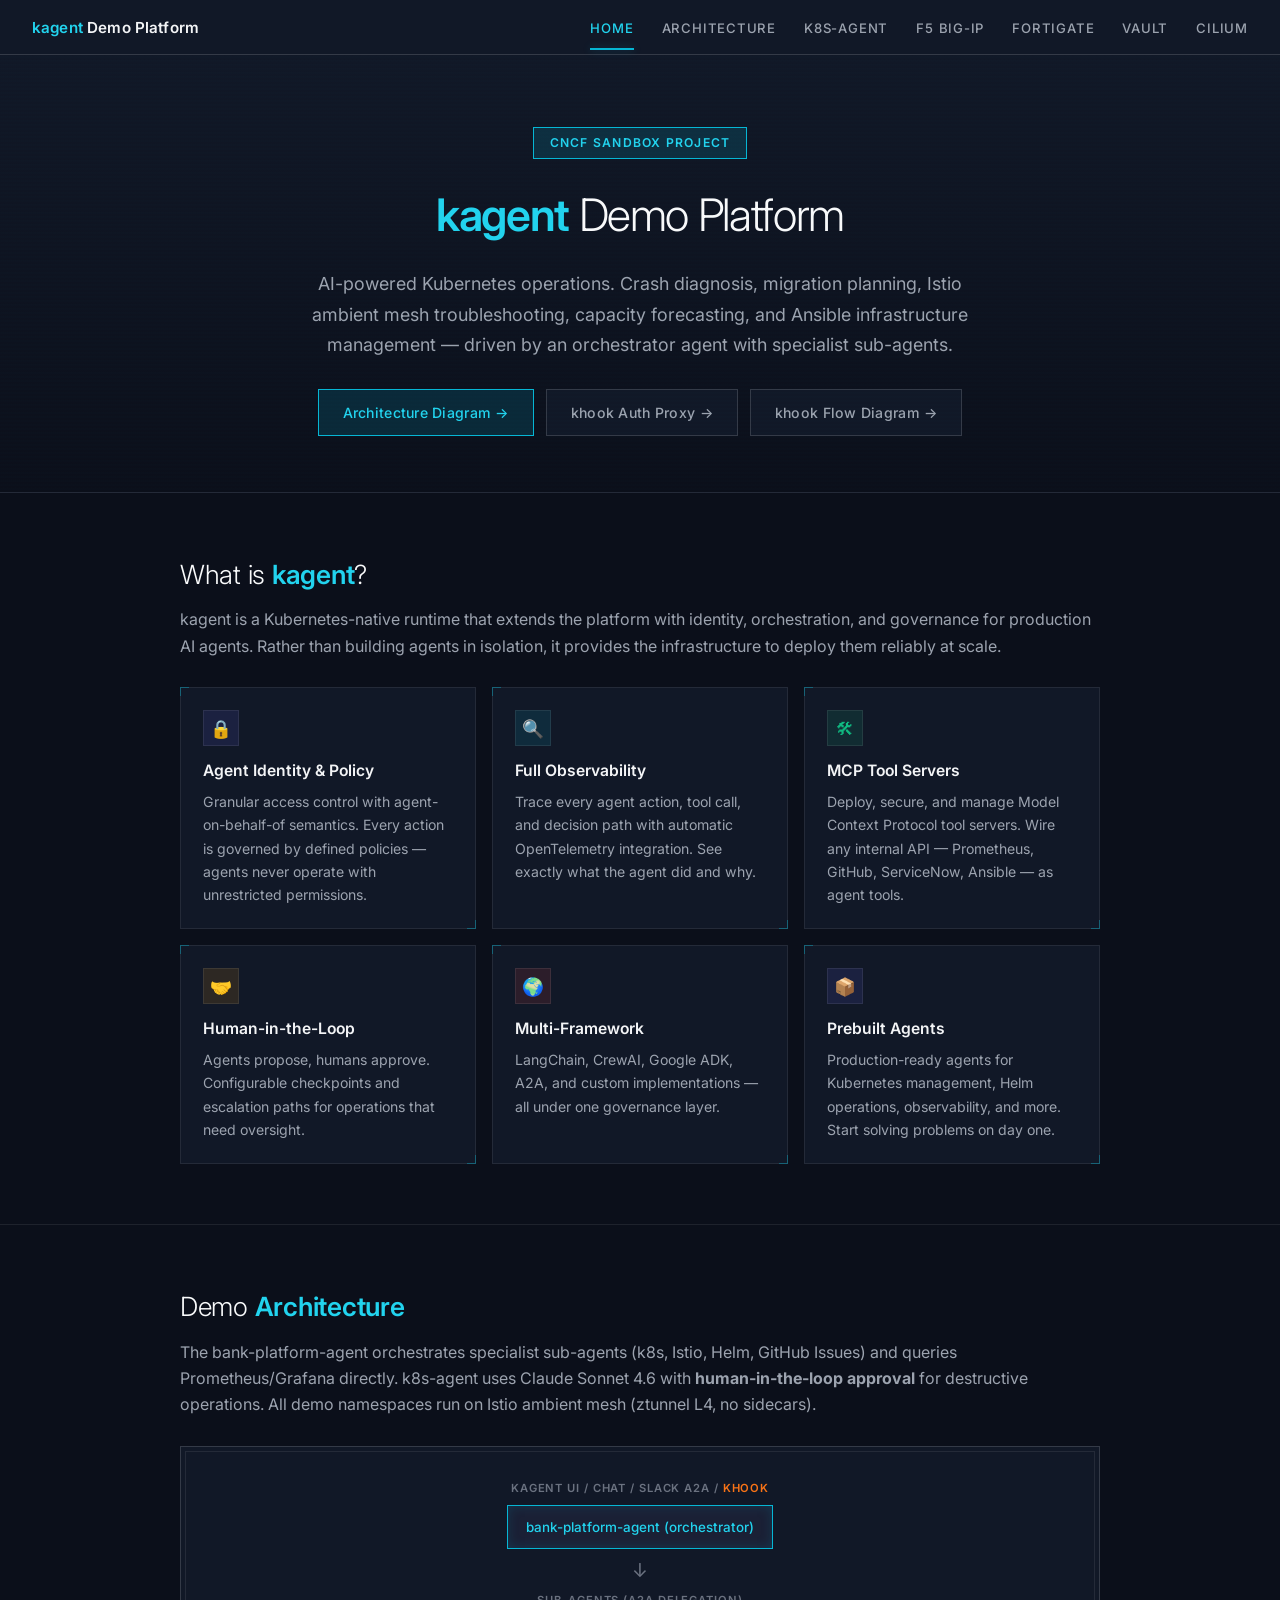
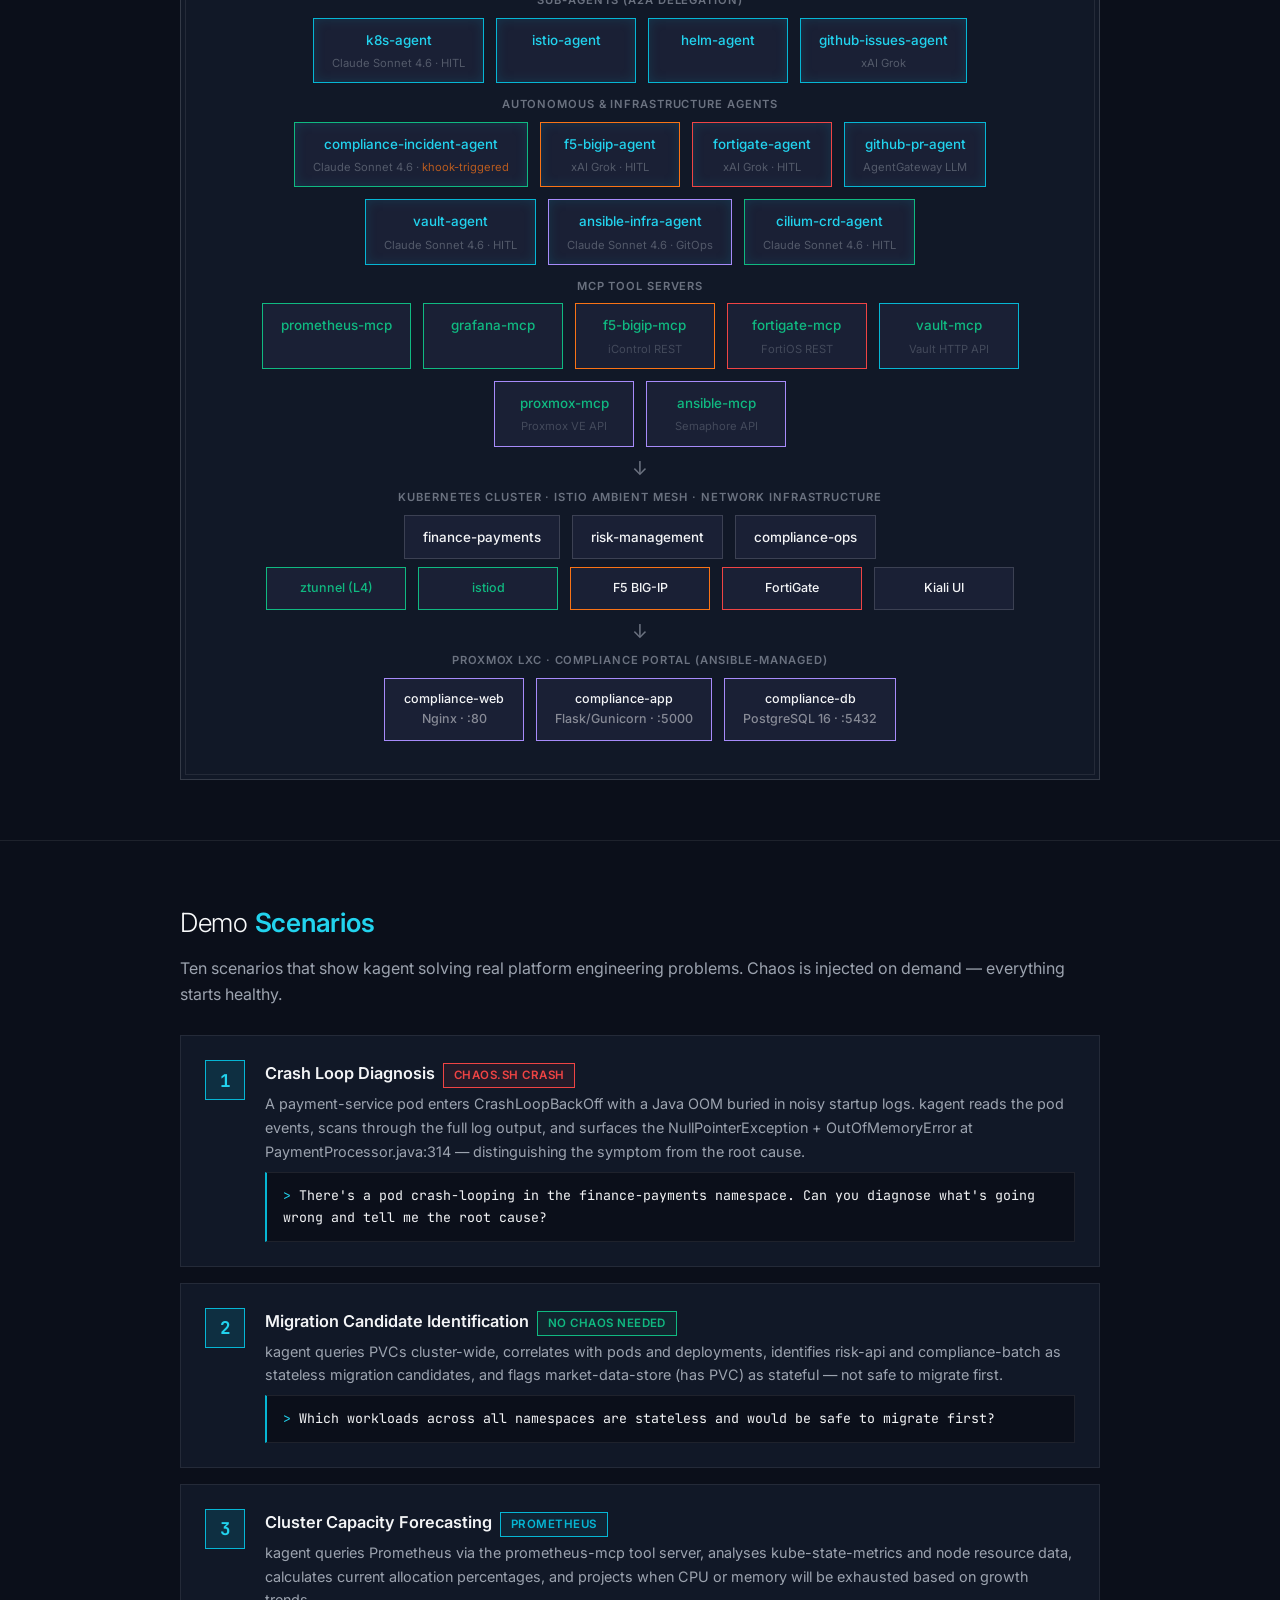
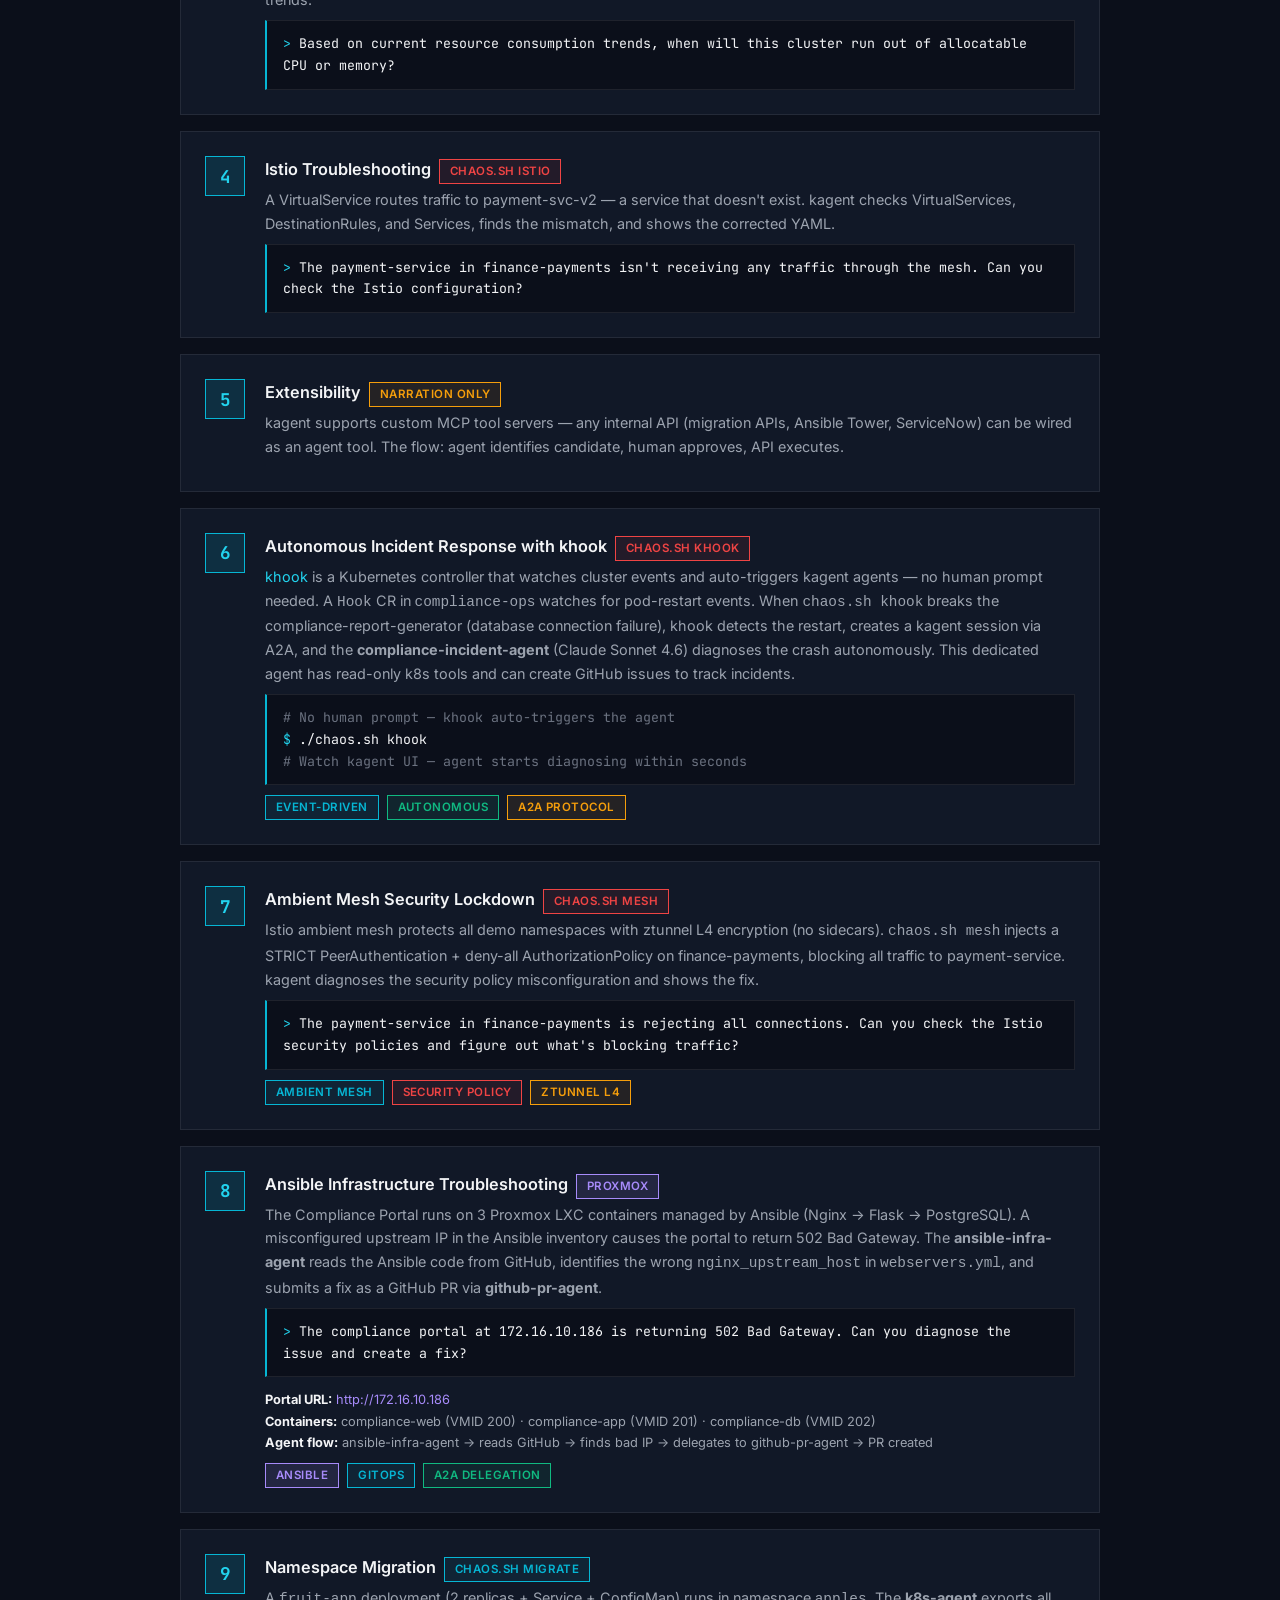
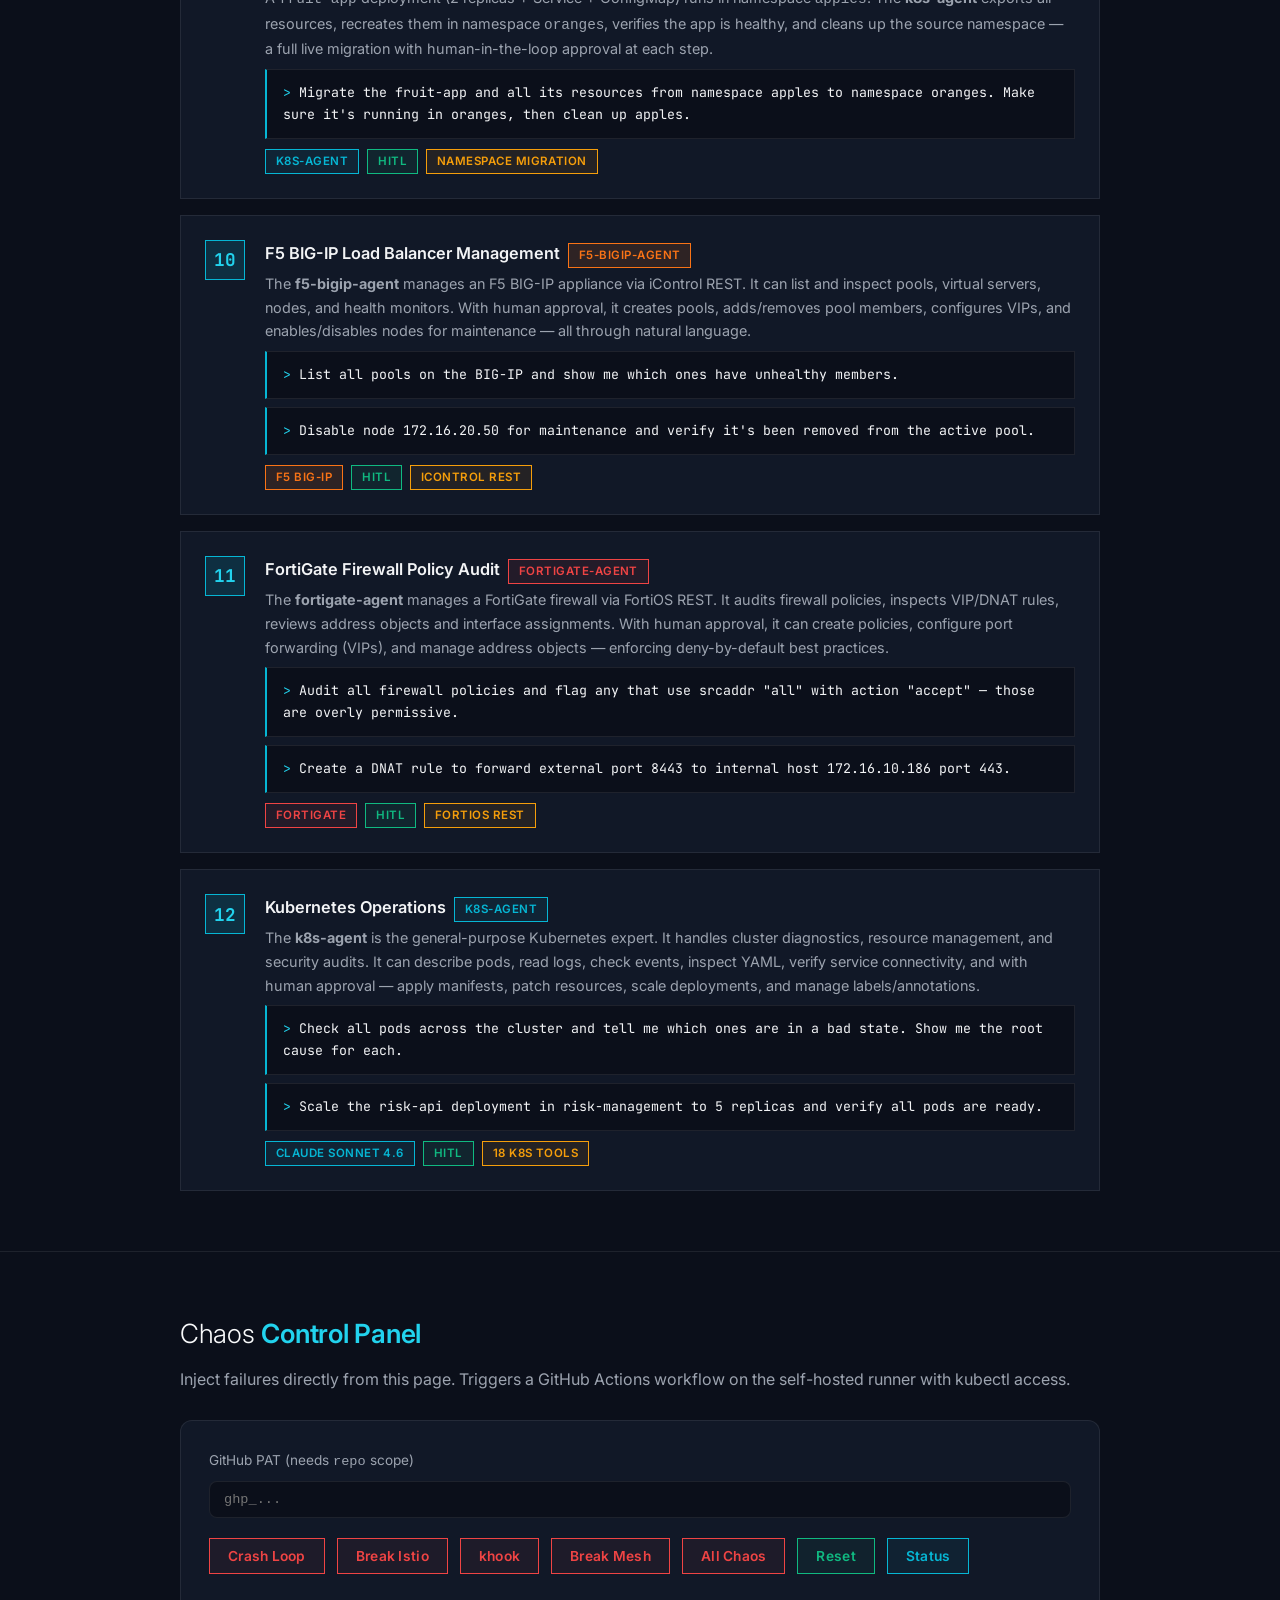
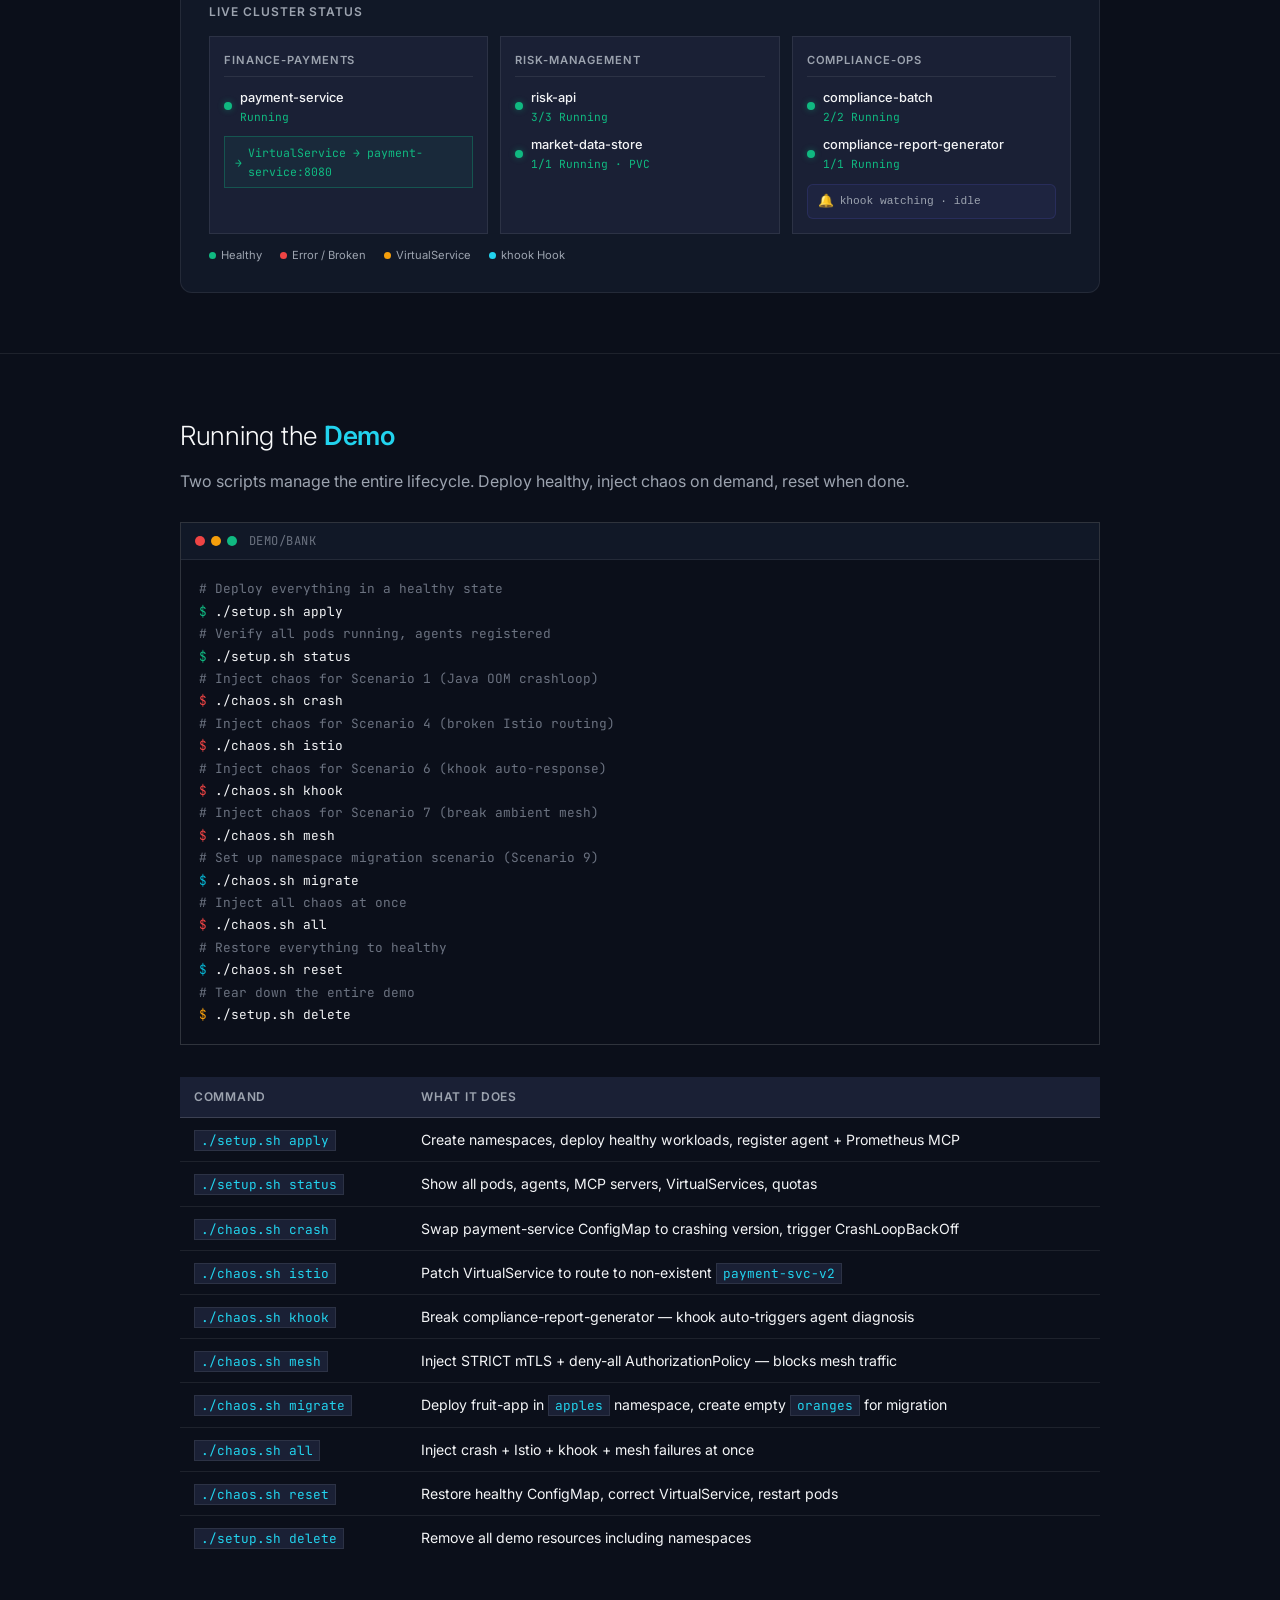
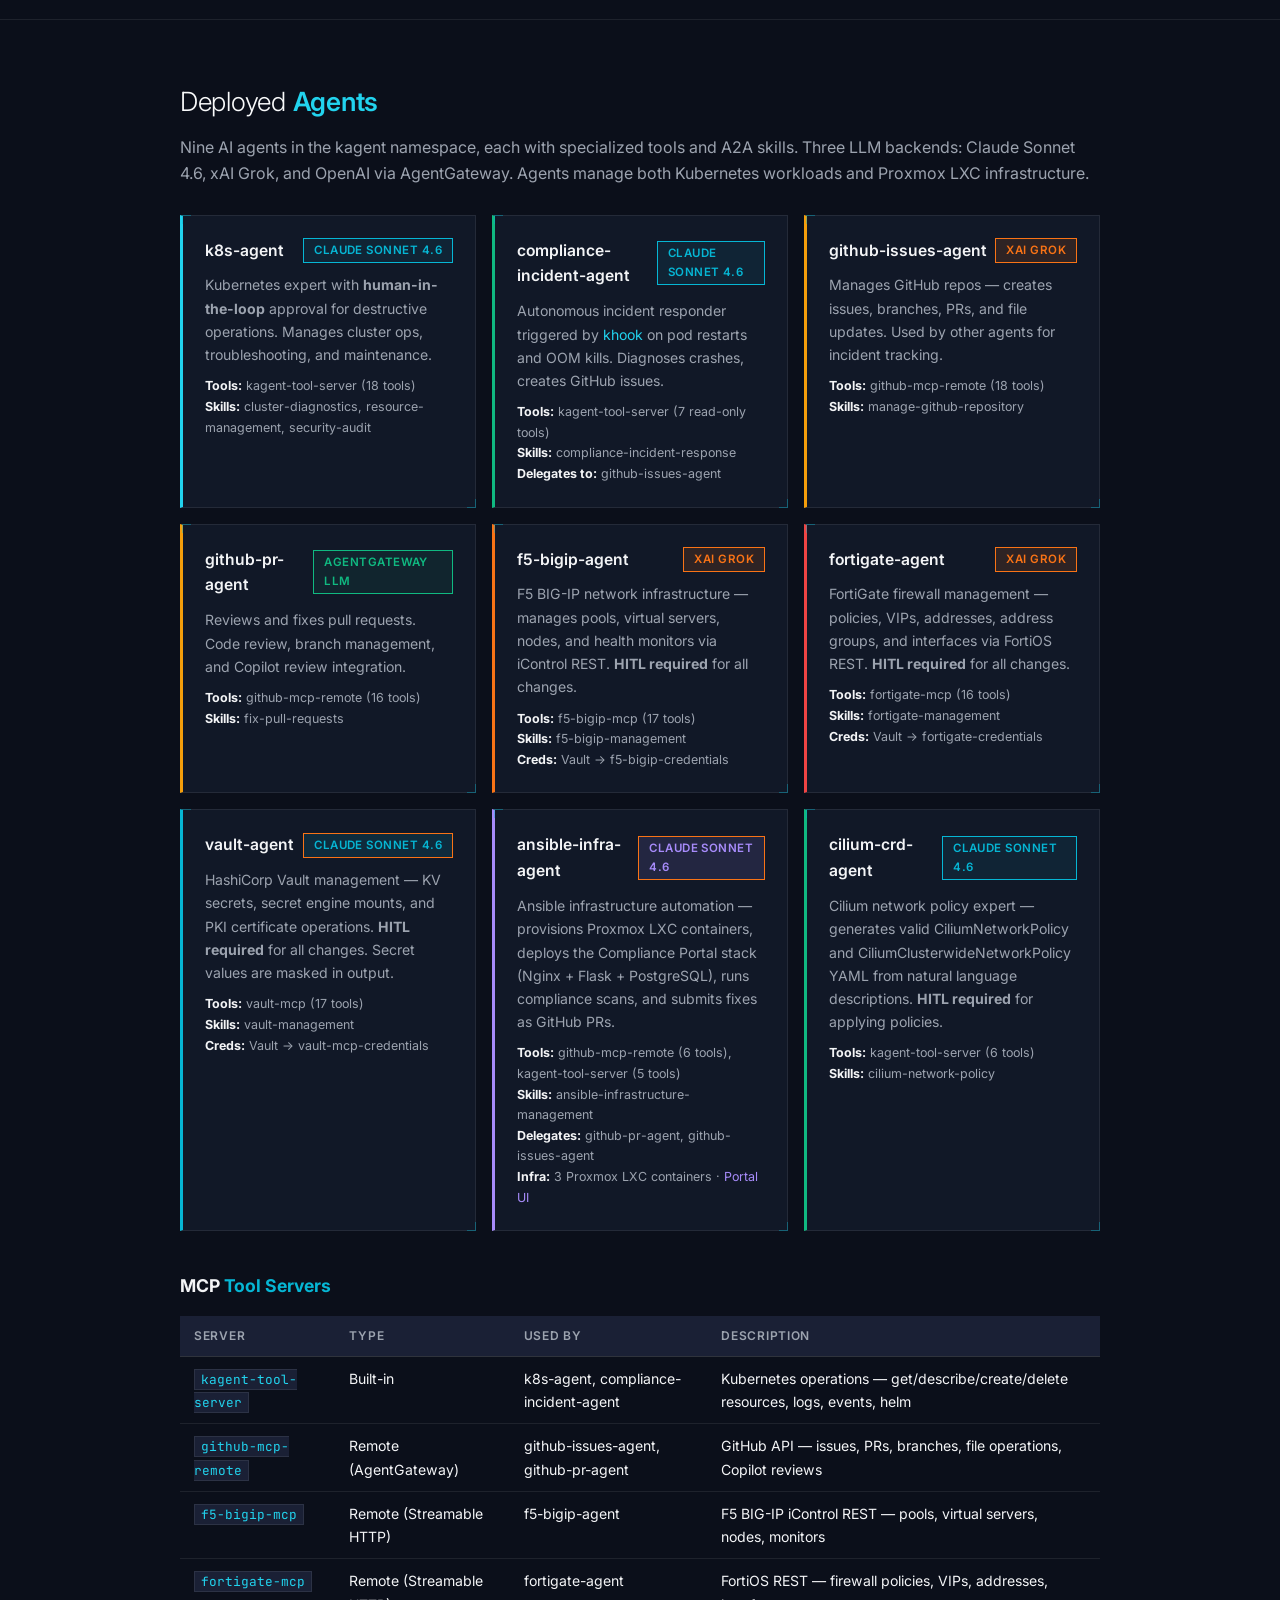
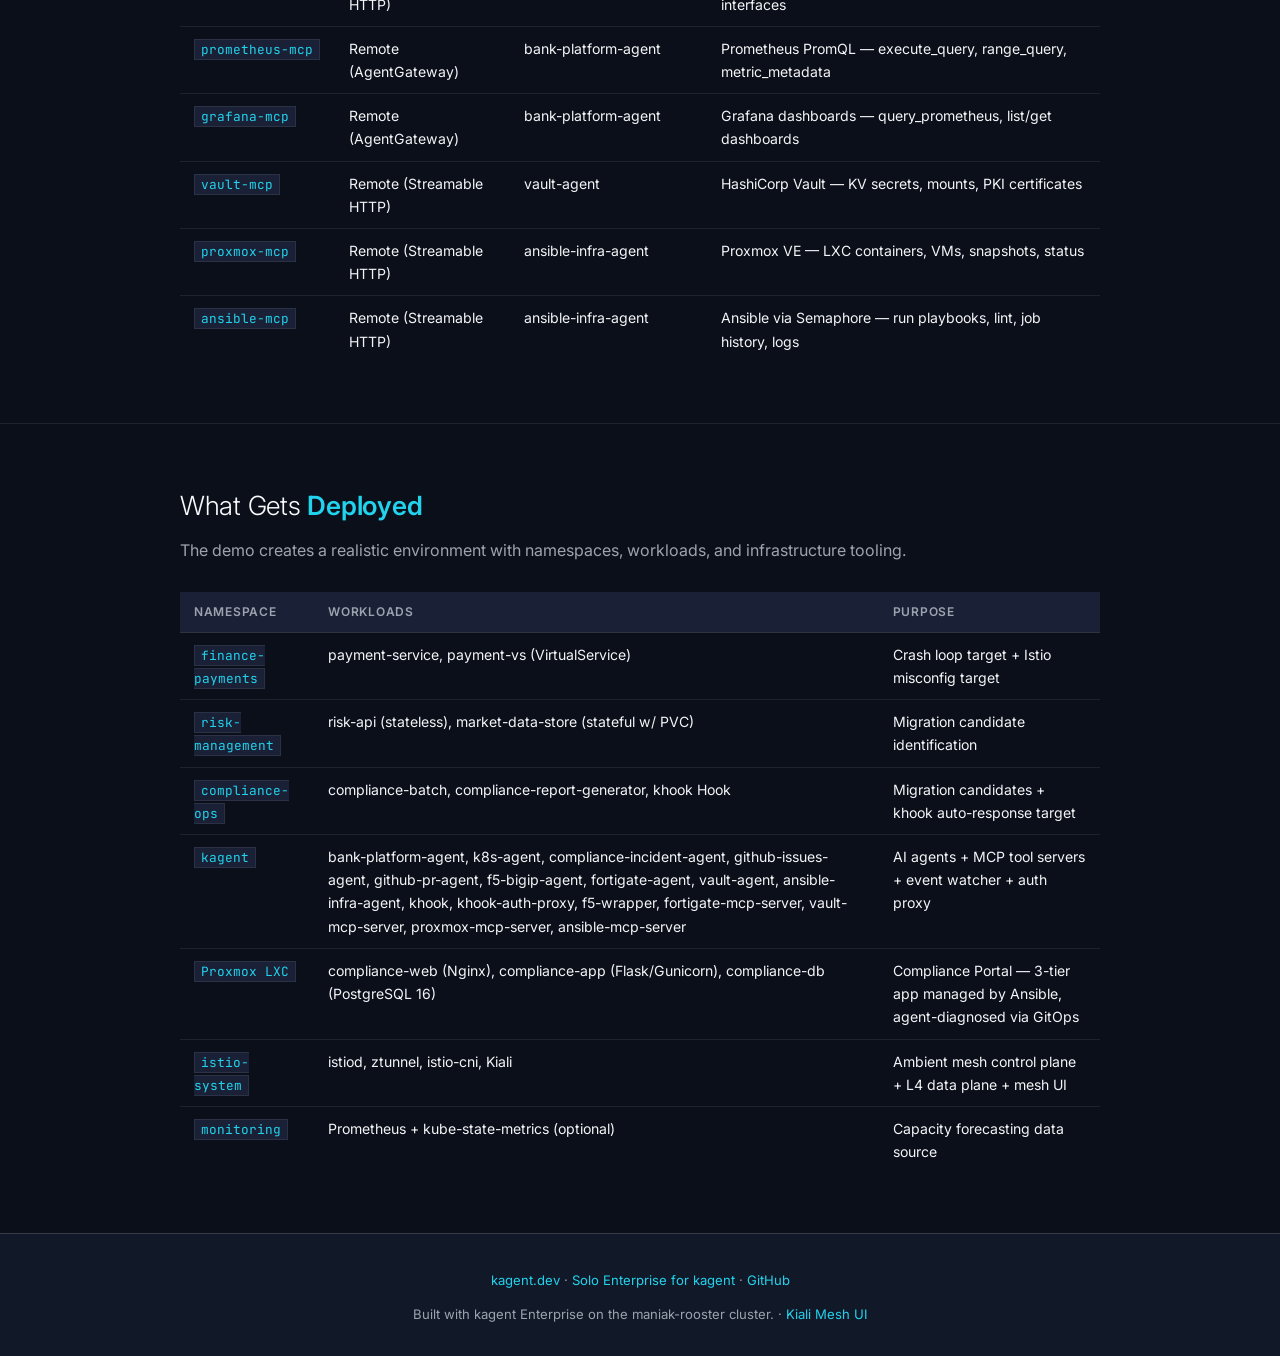
==== commit a2b3e597: "feat: add cilium-crd-agent, vault-mcp infra, and agent documentation pages - Add cilium-crd-agent (f" ====
--- a/docs/index.html
+++ b/docs/index.html
@@ -18,8 +18,11 @@
     <div class="nav-links">
       <a href="index.html" class="active">Home</a>
       <a href="architecture.html">Architecture</a>
-      <a href="khook-auth-proxy.html">khook Auth Proxy</a>
-      <a href="khook-diagram.html">Diagram</a>
+      <a href="k8s-agent.html">k8s-agent</a>
+      <a href="f5-bigip-agent.html">F5 BIG-IP</a>
+      <a href="fortigate-agent.html">FortiGate</a>
+      <a href="vault-agent.html">Vault</a>
+      <a href="cilium-crd-agent.html">Cilium</a>
     </div>
   </nav>
 
@@ -103,6 +106,7 @@
           <div class="arch-box accent">github-pr-agent<br><span style="font-size:0.7rem;opacity:0.7;">AgentGateway LLM</span></div>
           <div class="arch-box accent" style="border-color: var(--cyan);">vault-agent<br><span style="font-size:0.7rem;opacity:0.7;">Claude Sonnet 4.6 &middot; HITL</span></div>
           <div class="arch-box accent" style="border-color: #a78bfa;">ansible-infra-agent<br><span style="font-size:0.7rem;opacity:0.7;">Claude Sonnet 4.6 &middot; GitOps</span></div>
+          <div class="arch-box accent" style="border-color: var(--green);">cilium-crd-agent<br><span style="font-size:0.7rem;opacity:0.7;">Claude Sonnet 4.6 &middot; HITL</span></div>
         </div>
         <div class="arch-label" style="margin-top: 12px;">MCP Tool Servers</div>
         <div class="arch-row">
@@ -570,13 +574,13 @@
   <section>
     <div class="container">
       <h2>Deployed <span>Agents</span></h2>
-      <p>Eight AI agents in the kagent namespace, each with specialized tools and A2A skills. Three LLM backends: Claude Sonnet 4.6, xAI Grok, and OpenAI via AgentGateway. Agents manage both Kubernetes workloads and Proxmox LXC infrastructure.</p>
+      <p>Nine AI agents in the kagent namespace, each with specialized tools and A2A skills. Three LLM backends: Claude Sonnet 4.6, xAI Grok, and OpenAI via AgentGateway. Agents manage both Kubernetes workloads and Proxmox LXC infrastructure.</p>
 
       <div class="features" style="grid-template-columns: repeat(auto-fit, minmax(280px, 1fr));">
 
         <div class="feature" style="border-left: 3px solid var(--accent-light);">
           <div style="display: flex; justify-content: space-between; align-items: center; margin-bottom: 10px;">
-            <h3 style="margin: 0;">k8s-agent</h3>
+            <h3 style="margin: 0;"><a href="k8s-agent.html" style="color: inherit; text-decoration: none;">k8s-agent</a></h3>
             <span class="tag tag-cyan">Claude Sonnet 4.6</span>
           </div>
           <p>Kubernetes expert with <strong>human-in-the-loop</strong> approval for destructive operations. Manages cluster ops, troubleshooting, and maintenance.</p>
@@ -625,7 +629,7 @@
 
         <div class="feature" style="border-left: 3px solid var(--orange);">
           <div style="display: flex; justify-content: space-between; align-items: center; margin-bottom: 10px;">
-            <h3 style="margin: 0;">f5-bigip-agent</h3>
+            <h3 style="margin: 0;"><a href="f5-bigip-agent.html" style="color: inherit; text-decoration: none;">f5-bigip-agent</a></h3>
             <span class="tag tag-orange" style="background: rgba(249,115,22,0.12); color: #f97316;">xAI Grok</span>
           </div>
           <p>F5 BIG-IP network infrastructure &mdash; manages pools, virtual servers, nodes, and health monitors via iControl REST. <strong>HITL required</strong> for all changes.</p>
@@ -638,7 +642,7 @@
 
         <div class="feature" style="border-left: 3px solid var(--red);">
           <div style="display: flex; justify-content: space-between; align-items: center; margin-bottom: 10px;">
-            <h3 style="margin: 0;">fortigate-agent</h3>
+            <h3 style="margin: 0;"><a href="fortigate-agent.html" style="color: inherit; text-decoration: none;">fortigate-agent</a></h3>
             <span class="tag tag-orange" style="background: rgba(249,115,22,0.12); color: #f97316;">xAI Grok</span>
           </div>
           <p>FortiGate firewall management &mdash; policies, VIPs, addresses, address groups, and interfaces via FortiOS REST. <strong>HITL required</strong> for all changes.</p>
@@ -651,7 +655,7 @@
 
         <div class="feature" style="border-left: 3px solid var(--cyan);">
           <div style="display: flex; justify-content: space-between; align-items: center; margin-bottom: 10px;">
-            <h3 style="margin: 0;">vault-agent</h3>
+            <h3 style="margin: 0;"><a href="vault-agent.html" style="color: inherit; text-decoration: none;">vault-agent</a></h3>
             <span class="tag tag-orange" style="background: rgba(6,182,212,0.12); color: #06b6d4;">Claude Sonnet 4.6</span>
           </div>
           <p>HashiCorp Vault management &mdash; KV secrets, secret engine mounts, and PKI certificate operations. <strong>HITL required</strong> for all changes. Secret values are masked in output.</p>
@@ -673,6 +677,18 @@
             <strong style="color: var(--text);">Skills:</strong> ansible-infrastructure-management<br>
             <strong style="color: var(--text);">Delegates:</strong> github-pr-agent, github-issues-agent<br>
             <strong style="color: var(--text);">Infra:</strong> 3 Proxmox LXC containers &middot; <a href="http://172.16.10.186" target="_blank" style="color: #a78bfa;">Portal UI</a>
+          </div>
+        </div>
+
+        <div class="feature" style="border-left: 3px solid var(--green);">
+          <div style="display: flex; justify-content: space-between; align-items: center; margin-bottom: 10px;">
+            <h3 style="margin: 0;"><a href="cilium-crd-agent.html" style="color: inherit; text-decoration: none;">cilium-crd-agent</a></h3>
+            <span class="tag tag-cyan">Claude Sonnet 4.6</span>
+          </div>
+          <p>Cilium network policy expert &mdash; generates valid CiliumNetworkPolicy and CiliumClusterwideNetworkPolicy YAML from natural language descriptions. <strong>HITL required</strong> for applying policies.</p>
+          <div style="margin-top: 10px; font-size: 0.78rem; color: var(--text-muted);">
+            <strong style="color: var(--text);">Tools:</strong> kagent-tool-server (6 tools)<br>
+            <strong style="color: var(--text);">Skills:</strong> cilium-network-policy
           </div>
         </div>
 
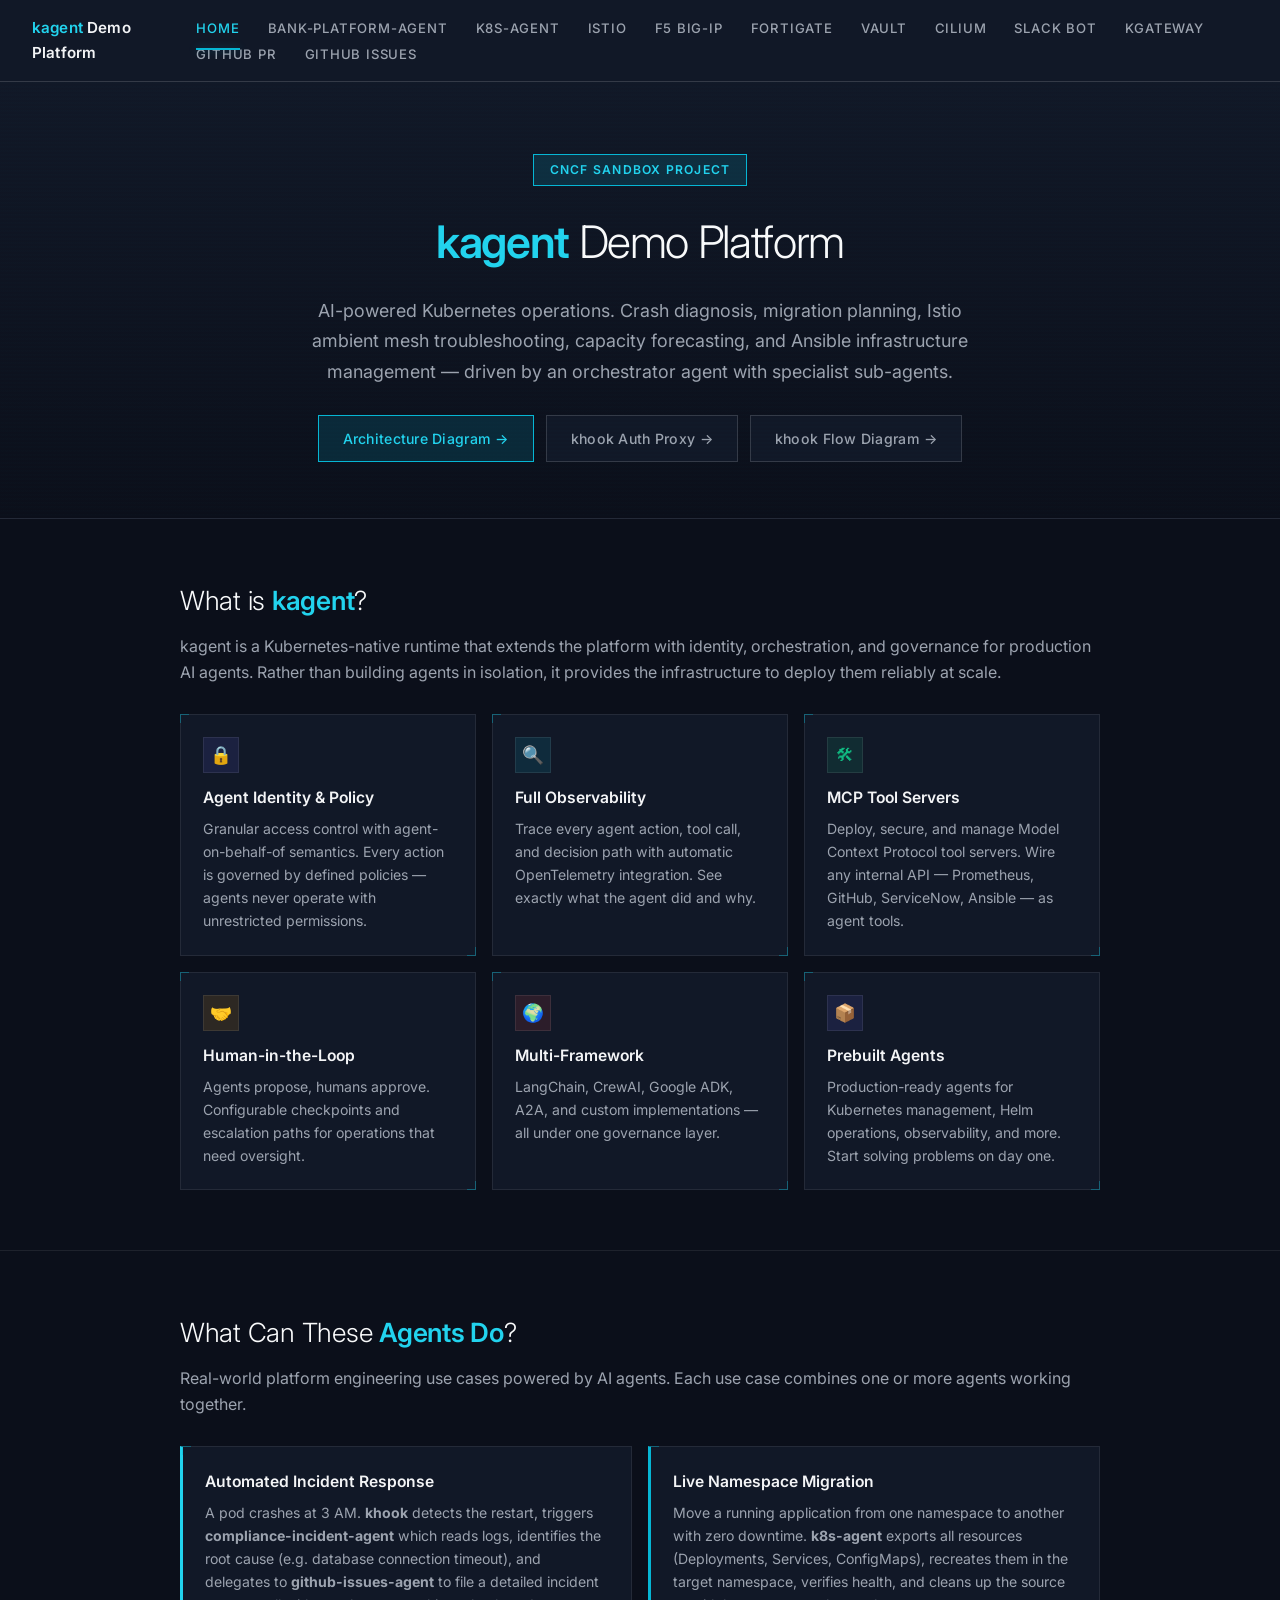
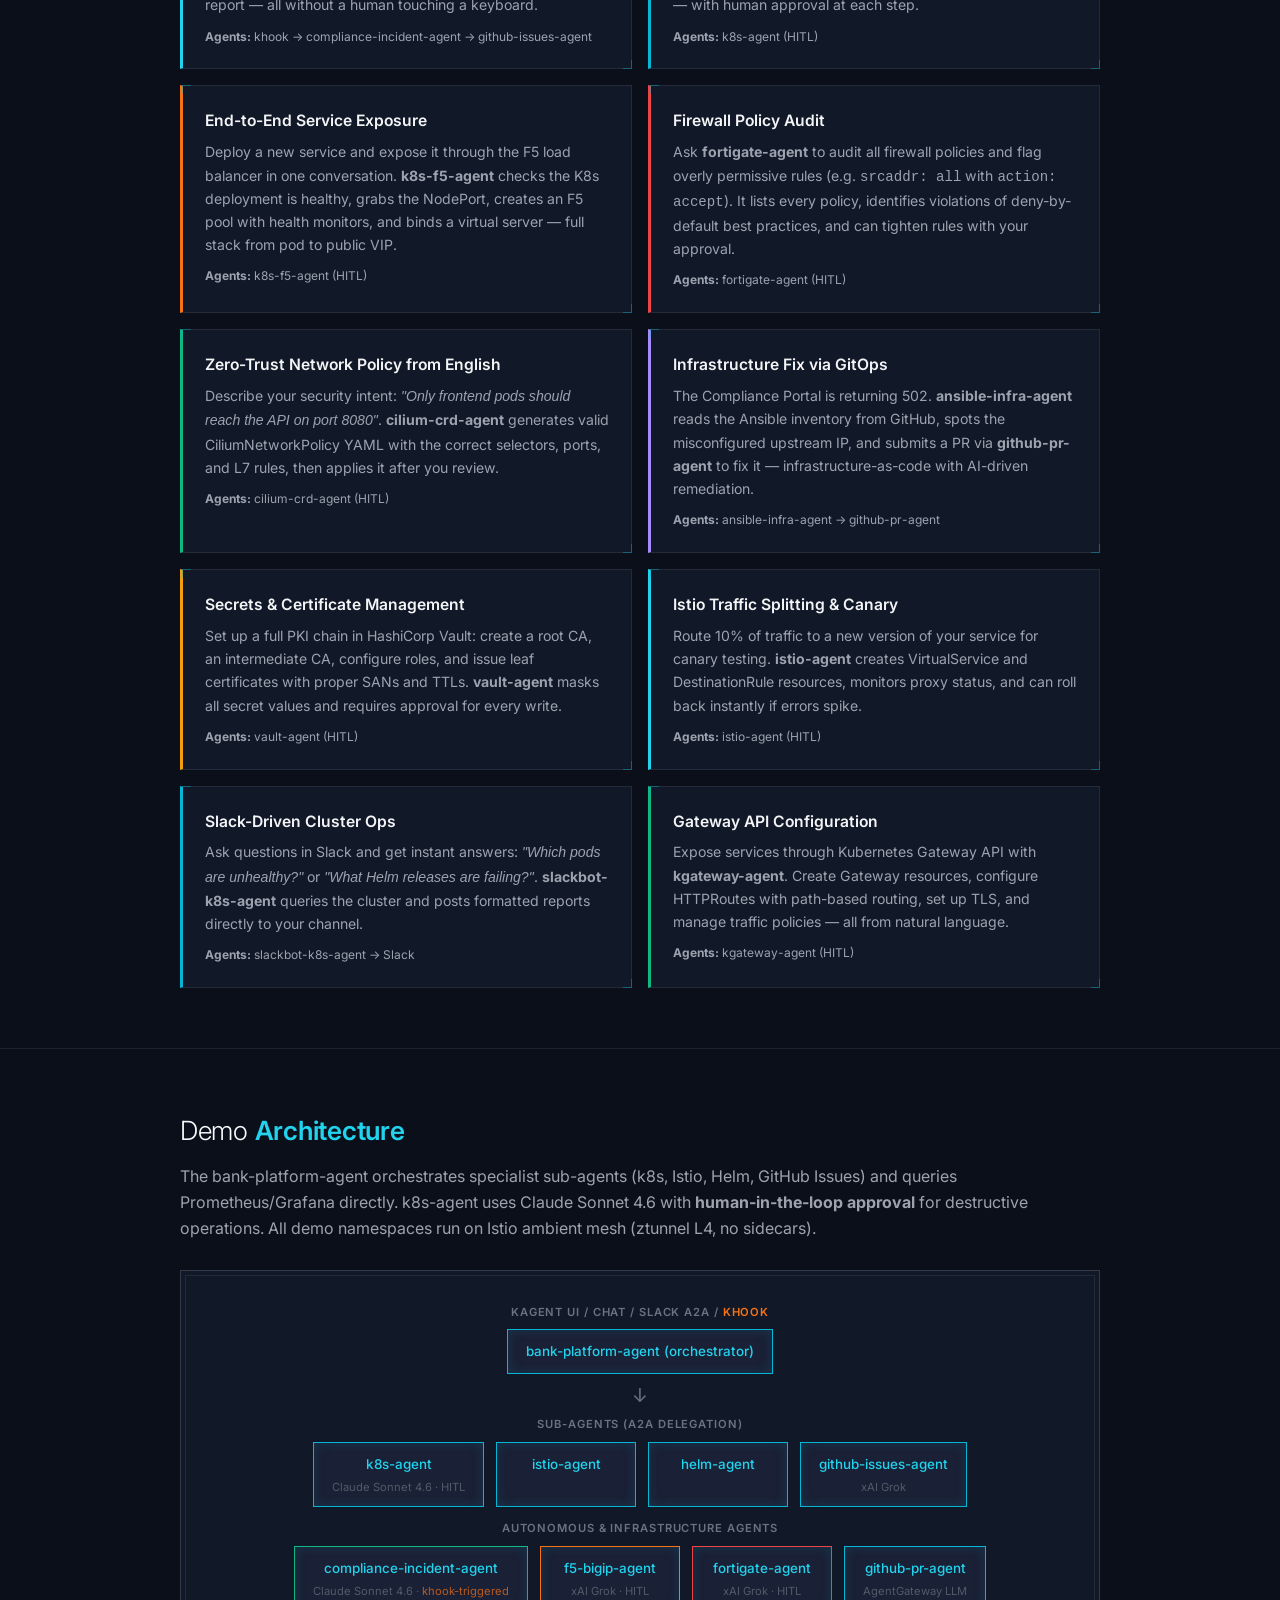
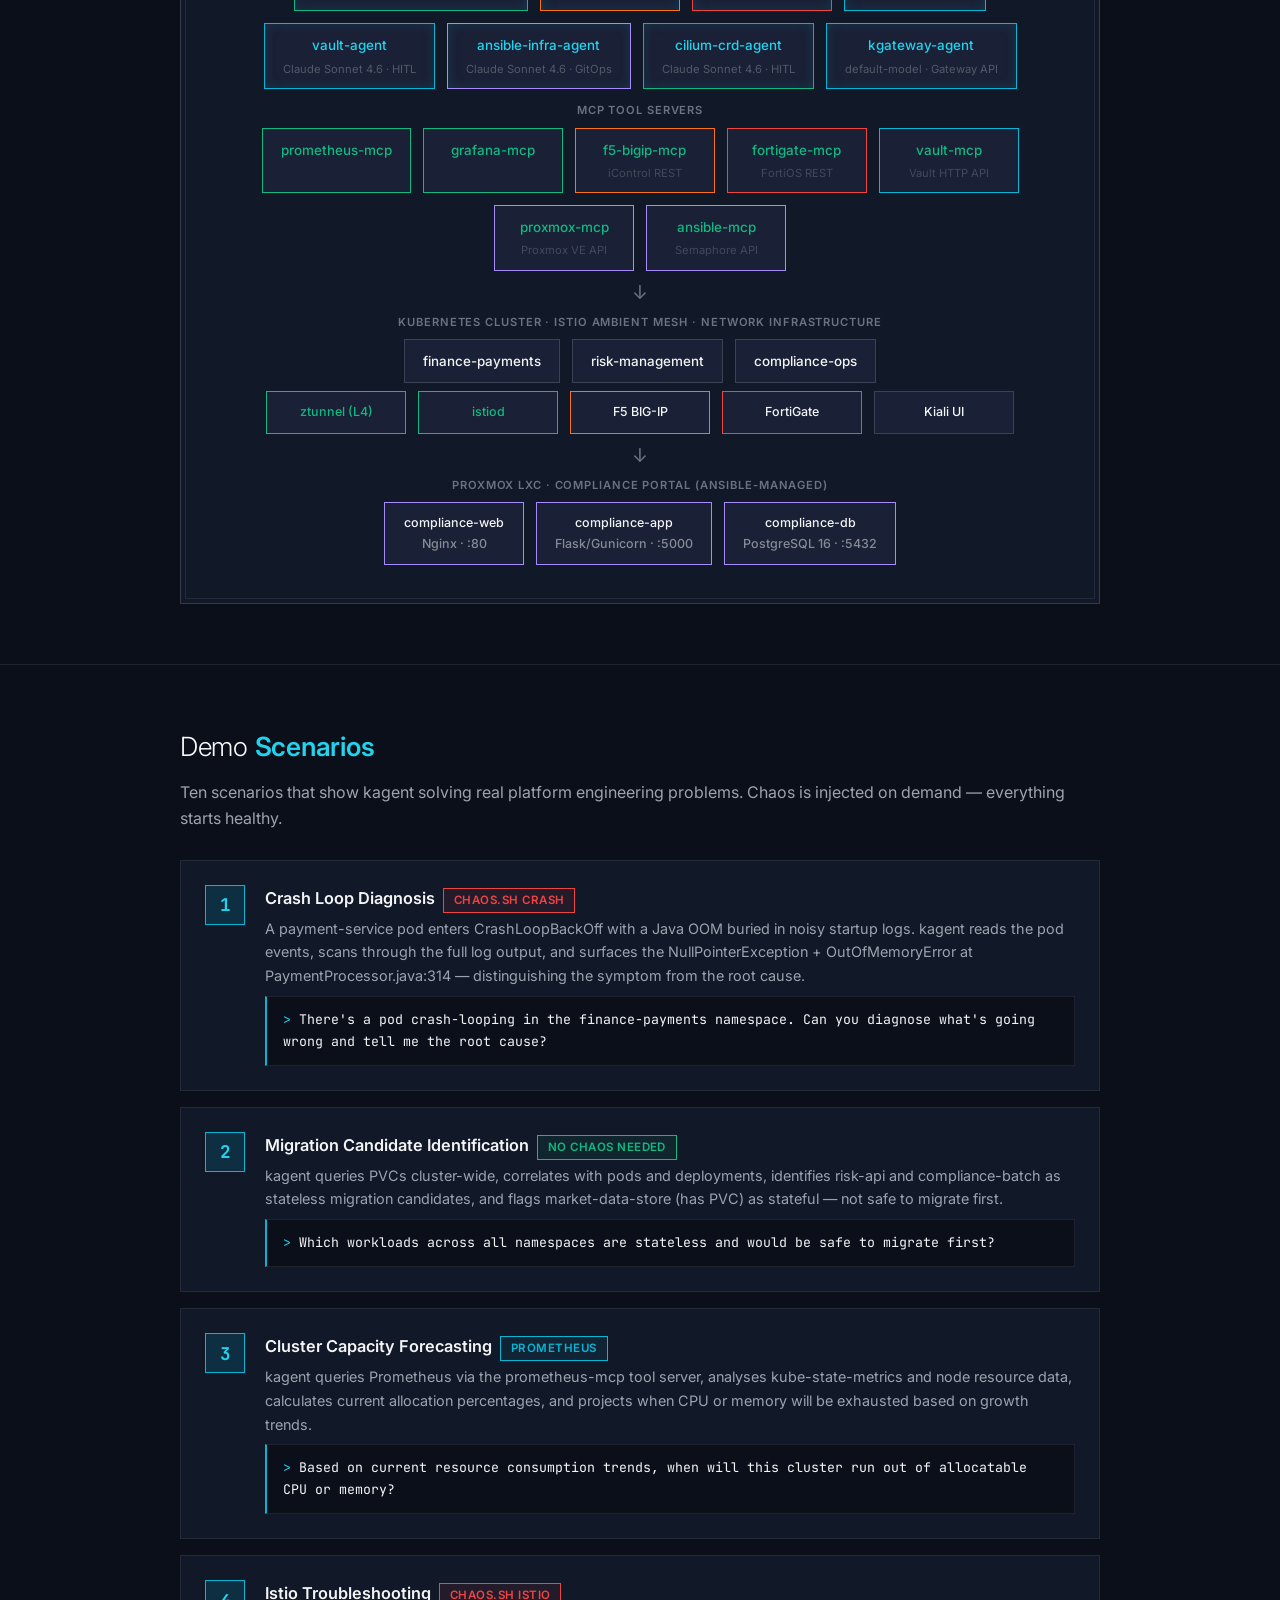
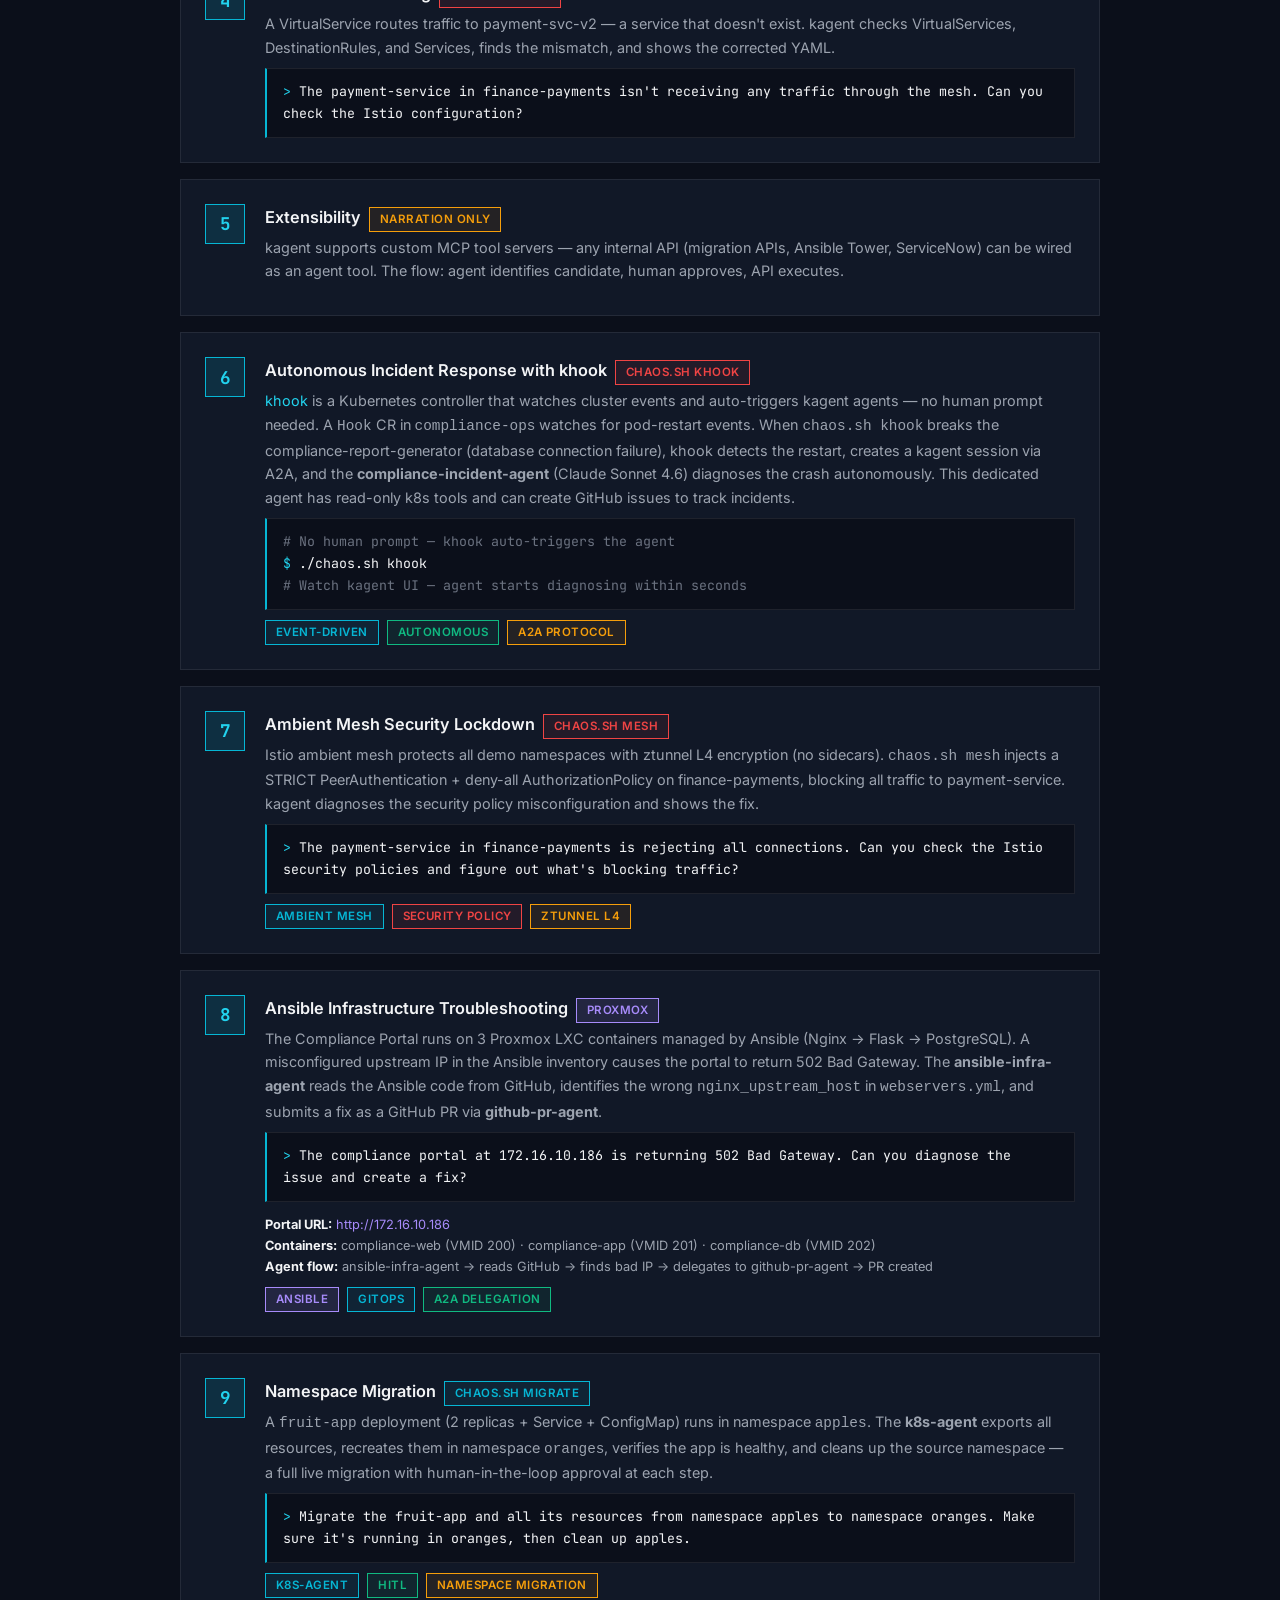
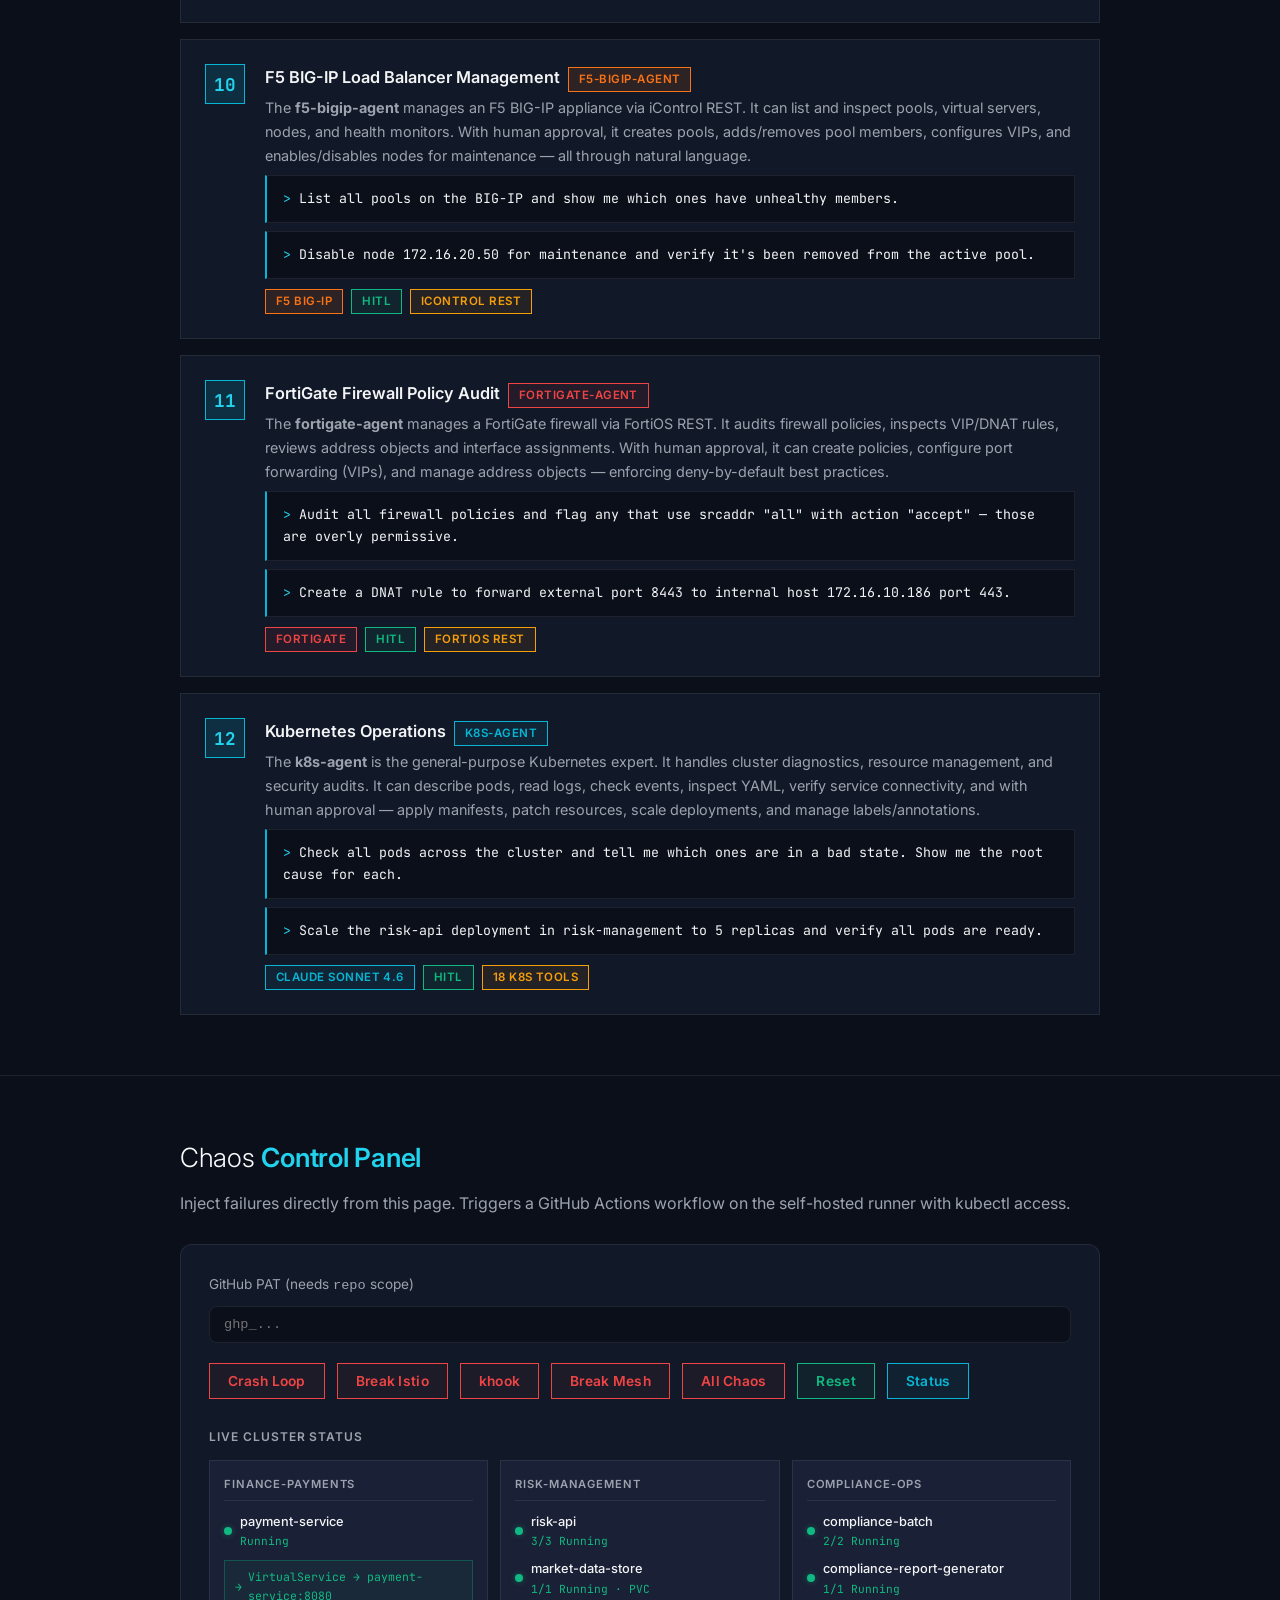
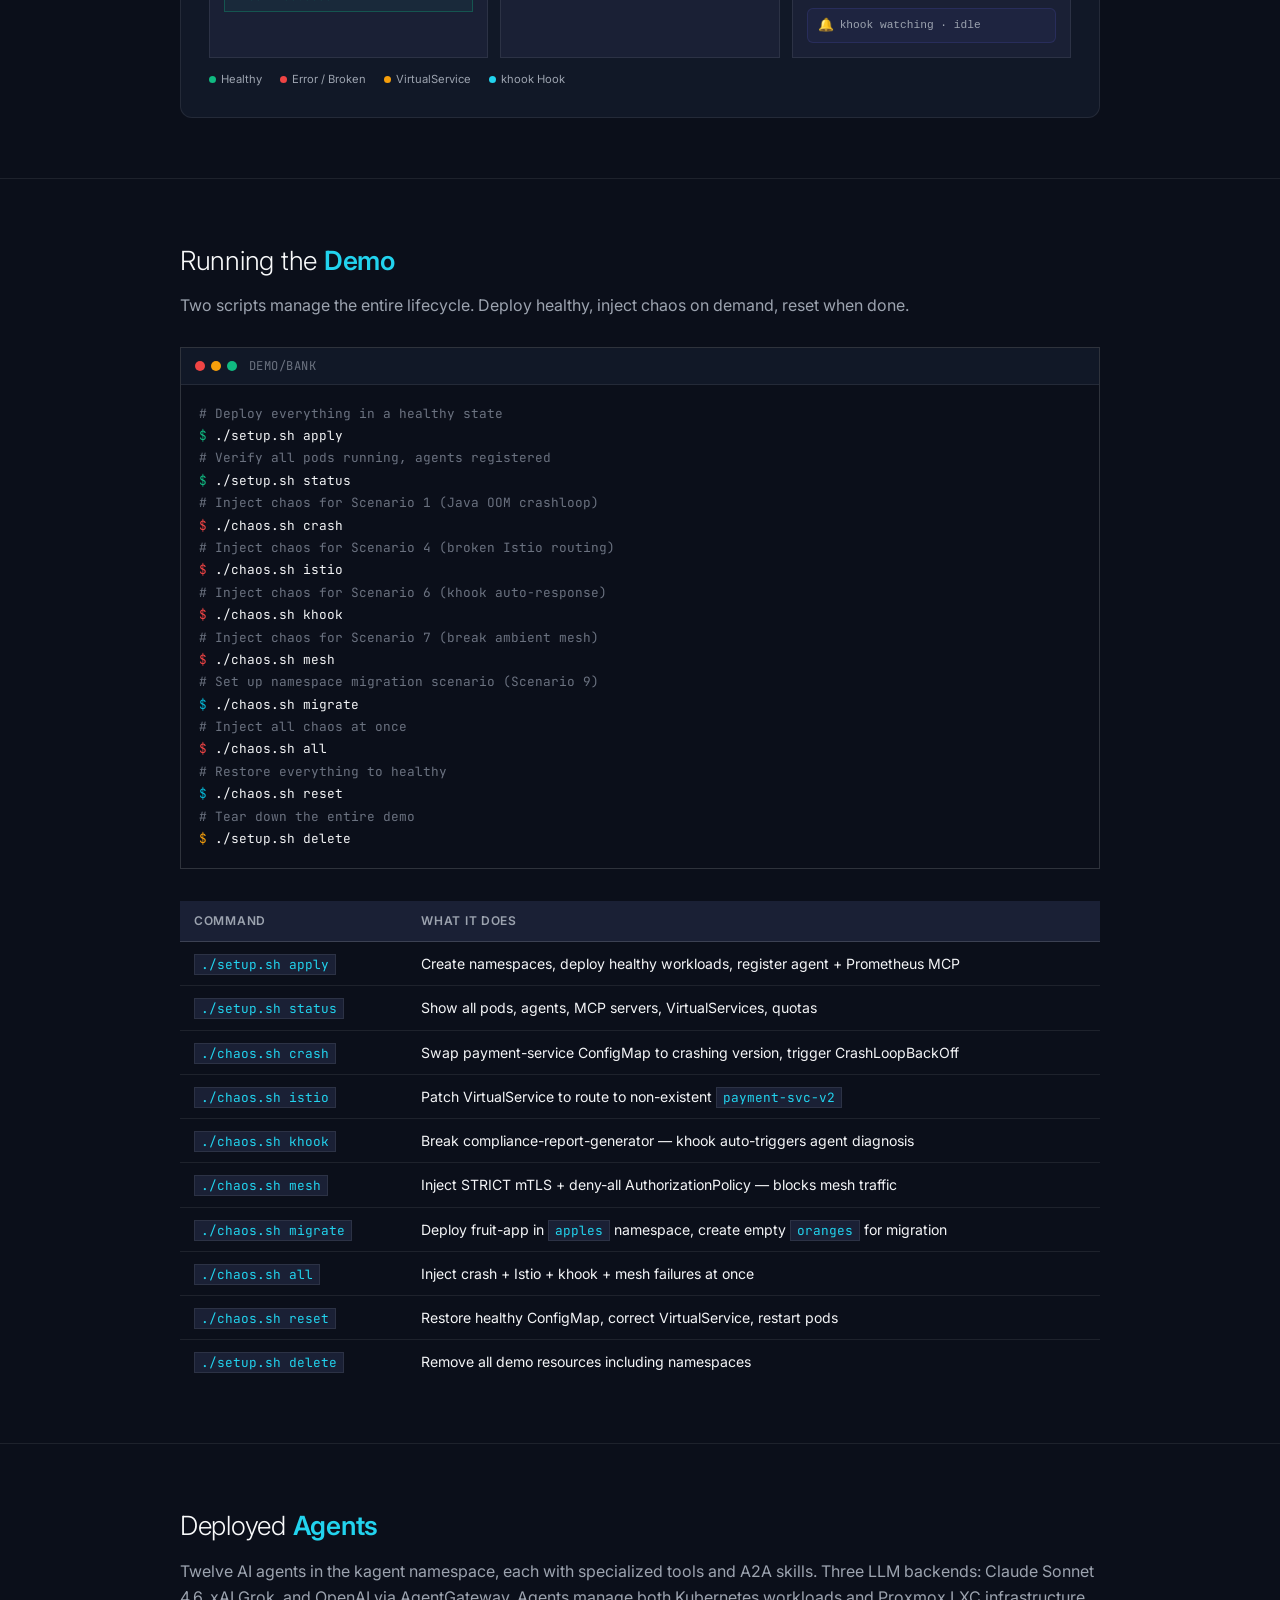
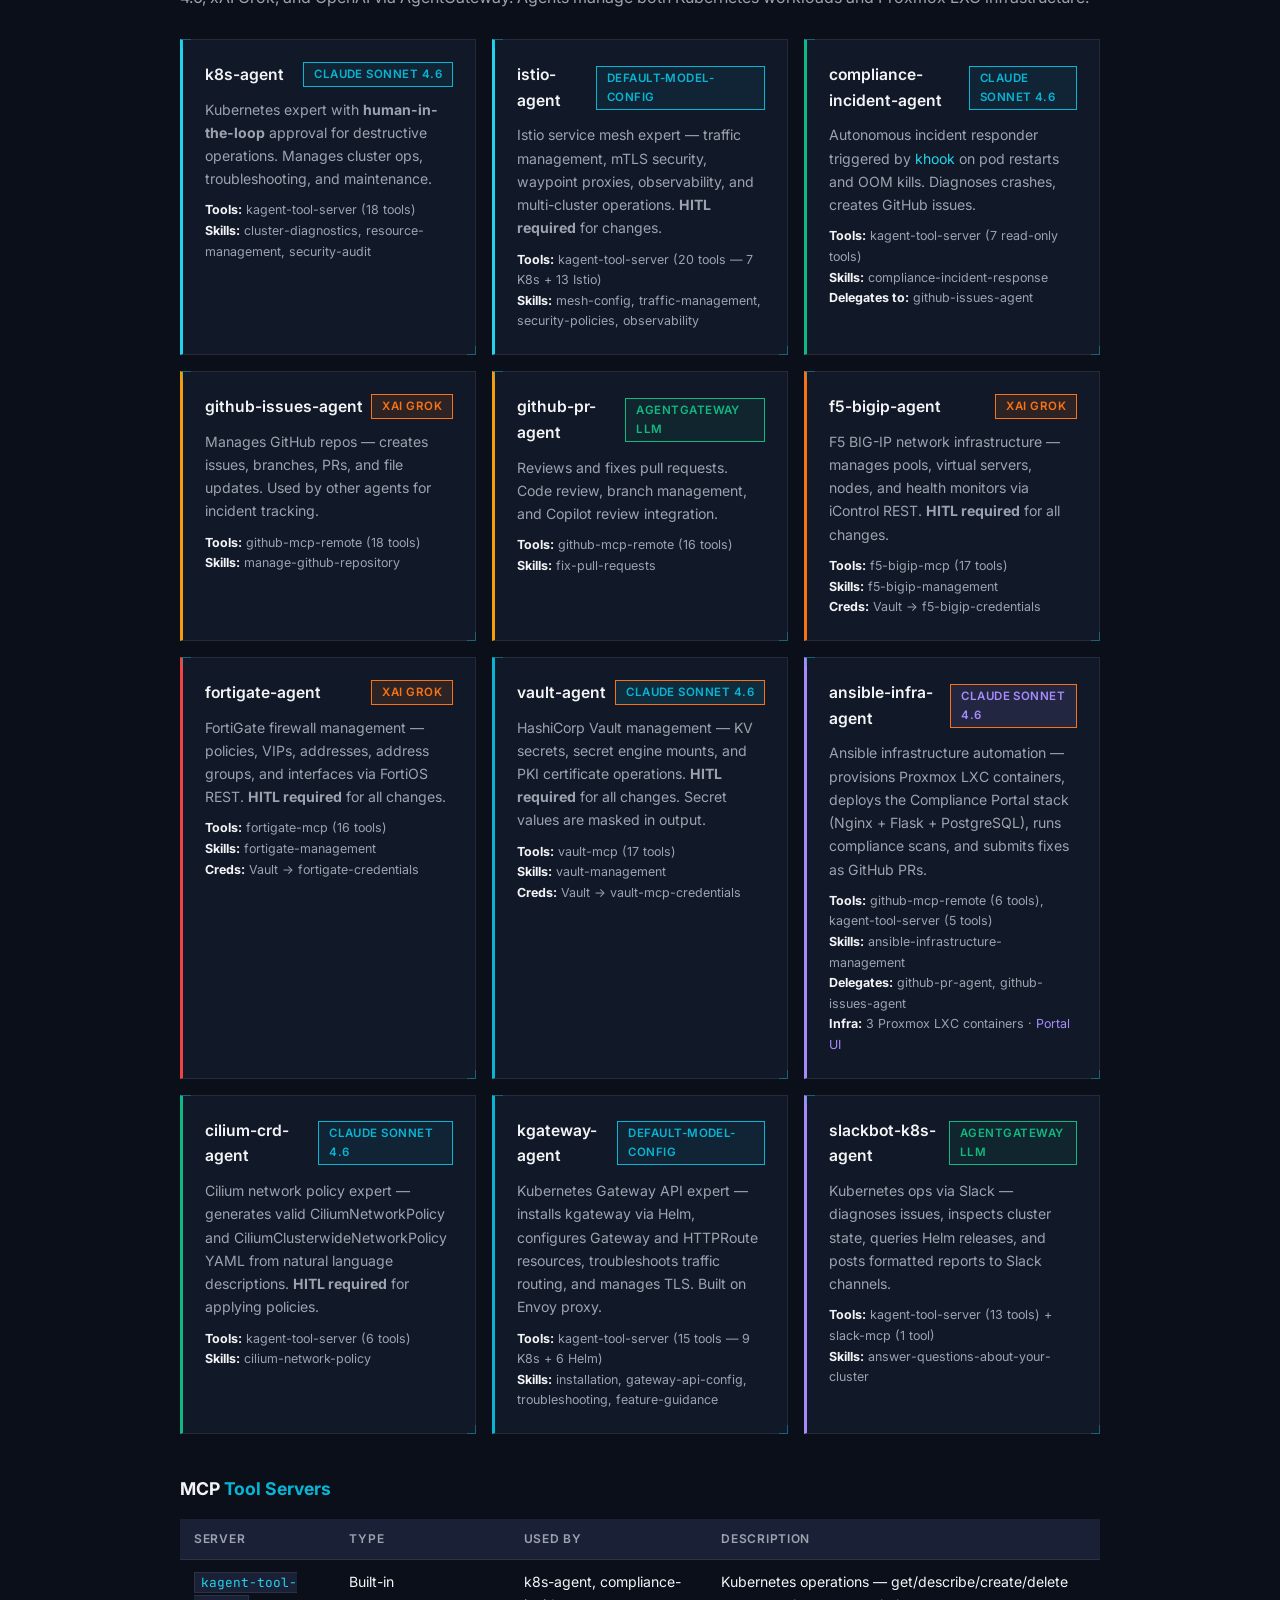
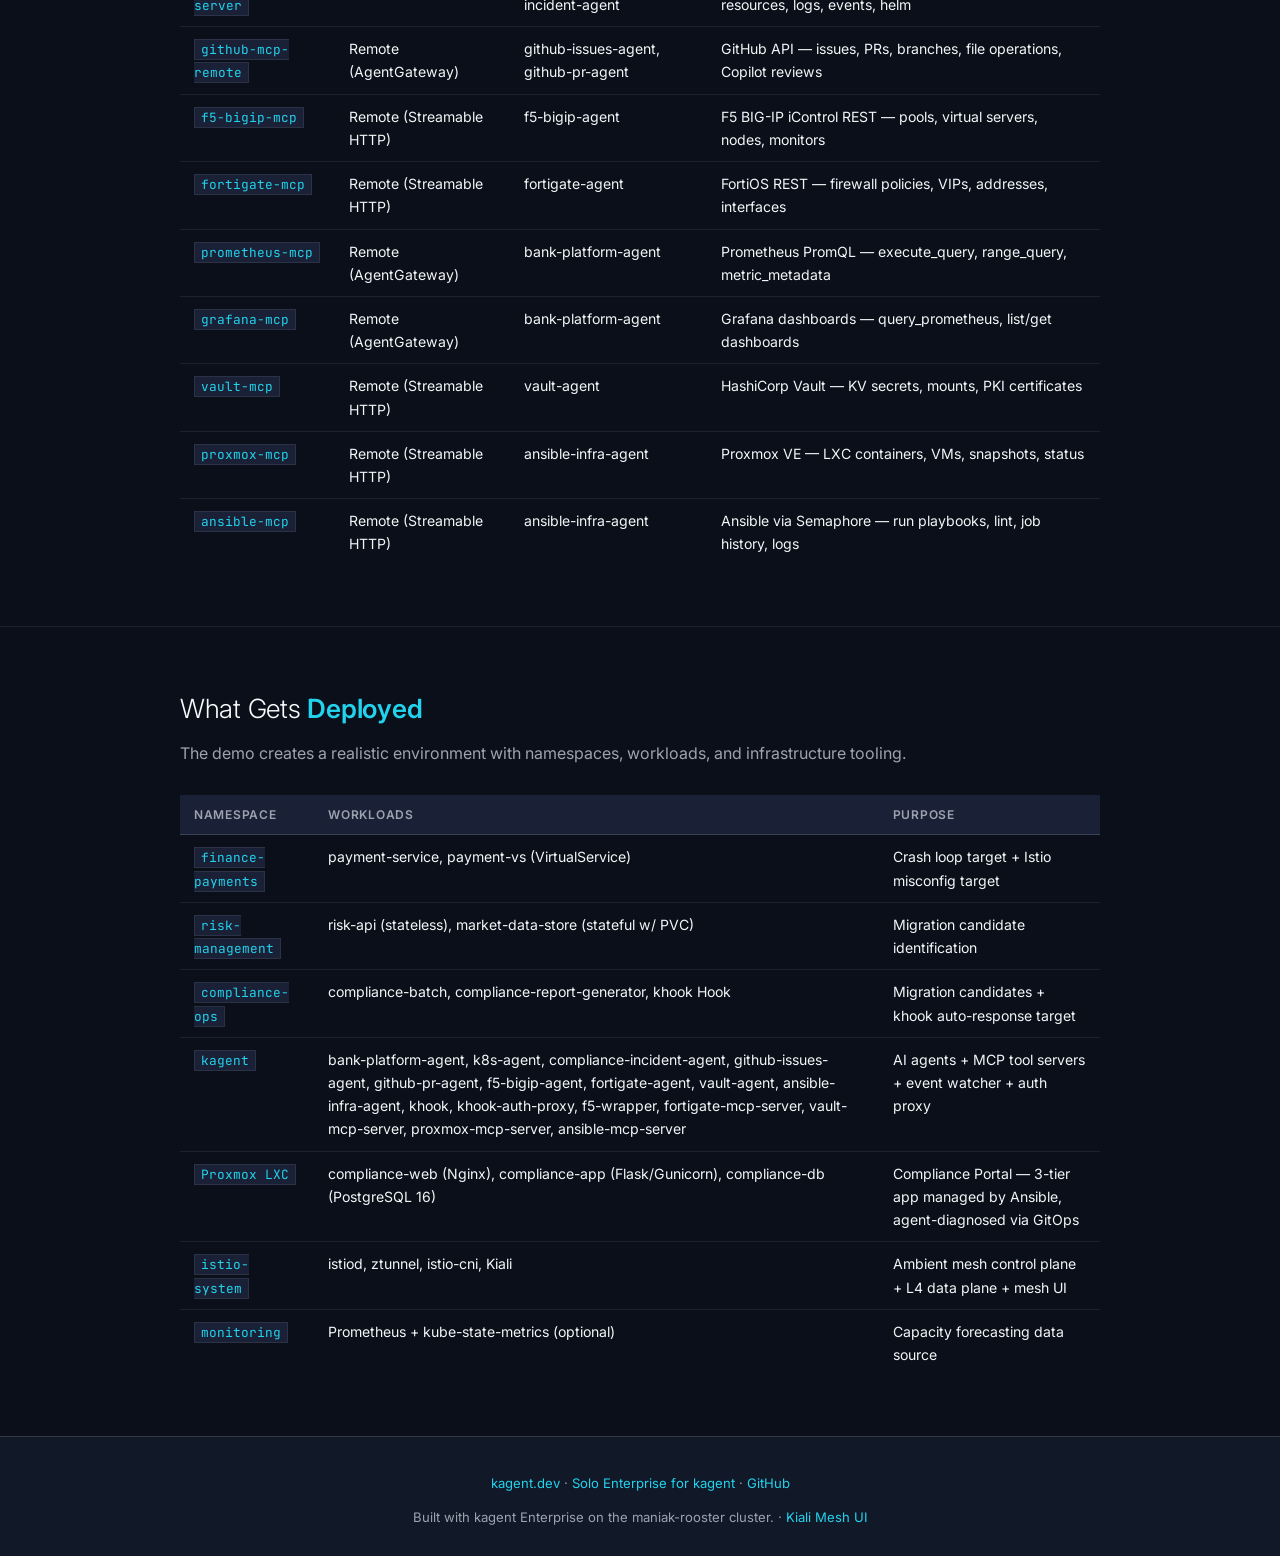
==== commit b21670e8: "feat: add kgateway-agent docs, use cases section, and update nav across all pages Add kgateway-agent" ====
--- a/docs/index.html
+++ b/docs/index.html
@@ -17,12 +17,17 @@
     <div class="nav-title"><span>kagent</span> Demo Platform</div>
     <div class="nav-links">
       <a href="index.html" class="active">Home</a>
-      <a href="architecture.html">Architecture</a>
+      <a href="architecture.html">bank-platform-agent</a>
       <a href="k8s-agent.html">k8s-agent</a>
+      <a href="istio-agent.html">Istio</a>
       <a href="f5-bigip-agent.html">F5 BIG-IP</a>
       <a href="fortigate-agent.html">FortiGate</a>
       <a href="vault-agent.html">Vault</a>
       <a href="cilium-crd-agent.html">Cilium</a>
+      <a href="slackbot-agent.html">Slack Bot</a>
+      <a href="kgateway-agent.html">kgateway</a>
+      <a href="github-pr-agent.html">GitHub PR</a>
+      <a href="github-issues-agent.html">GitHub Issues</a>
     </div>
   </nav>
 
@@ -79,6 +84,98 @@
     </div>
   </section>
 
+  <!-- Use Cases -->
+  <section>
+    <div class="container">
+      <h2>What Can These <span>Agents Do</span>?</h2>
+      <p>Real-world platform engineering use cases powered by AI agents. Each use case combines one or more agents working together.</p>
+
+      <div class="features" style="grid-template-columns: repeat(auto-fit, minmax(300px, 1fr));">
+
+        <div class="feature" style="border-left: 3px solid var(--accent-light);">
+          <h3>Automated Incident Response</h3>
+          <p>A pod crashes at 3 AM. <strong>khook</strong> detects the restart, triggers <strong>compliance-incident-agent</strong> which reads logs, identifies the root cause (e.g. database connection timeout), and delegates to <strong>github-issues-agent</strong> to file a detailed incident report — all without a human touching a keyboard.</p>
+          <div style="margin-top: 10px; font-size: 0.75rem; color: var(--text-muted);">
+            <strong>Agents:</strong> khook &rarr; compliance-incident-agent &rarr; github-issues-agent
+          </div>
+        </div>
+
+        <div class="feature" style="border-left: 3px solid var(--cyan);">
+          <h3>Live Namespace Migration</h3>
+          <p>Move a running application from one namespace to another with zero downtime. <strong>k8s-agent</strong> exports all resources (Deployments, Services, ConfigMaps), recreates them in the target namespace, verifies health, and cleans up the source — with human approval at each step.</p>
+          <div style="margin-top: 10px; font-size: 0.75rem; color: var(--text-muted);">
+            <strong>Agents:</strong> k8s-agent (HITL)
+          </div>
+        </div>
+
+        <div class="feature" style="border-left: 3px solid var(--orange);">
+          <h3>End-to-End Service Exposure</h3>
+          <p>Deploy a new service and expose it through the F5 load balancer in one conversation. <strong>k8s-f5-agent</strong> checks the K8s deployment is healthy, grabs the NodePort, creates an F5 pool with health monitors, and binds a virtual server — full stack from pod to public VIP.</p>
+          <div style="margin-top: 10px; font-size: 0.75rem; color: var(--text-muted);">
+            <strong>Agents:</strong> k8s-f5-agent (HITL)
+          </div>
+        </div>
+
+        <div class="feature" style="border-left: 3px solid var(--red);">
+          <h3>Firewall Policy Audit</h3>
+          <p>Ask <strong>fortigate-agent</strong> to audit all firewall policies and flag overly permissive rules (e.g. <code>srcaddr: all</code> with <code>action: accept</code>). It lists every policy, identifies violations of deny-by-default best practices, and can tighten rules with your approval.</p>
+          <div style="margin-top: 10px; font-size: 0.75rem; color: var(--text-muted);">
+            <strong>Agents:</strong> fortigate-agent (HITL)
+          </div>
+        </div>
+
+        <div class="feature" style="border-left: 3px solid var(--green);">
+          <h3>Zero-Trust Network Policy from English</h3>
+          <p>Describe your security intent: <em>"Only frontend pods should reach the API on port 8080"</em>. <strong>cilium-crd-agent</strong> generates valid CiliumNetworkPolicy YAML with the correct selectors, ports, and L7 rules, then applies it after you review.</p>
+          <div style="margin-top: 10px; font-size: 0.75rem; color: var(--text-muted);">
+            <strong>Agents:</strong> cilium-crd-agent (HITL)
+          </div>
+        </div>
+
+        <div class="feature" style="border-left: 3px solid #a78bfa;">
+          <h3>Infrastructure Fix via GitOps</h3>
+          <p>The Compliance Portal is returning 502. <strong>ansible-infra-agent</strong> reads the Ansible inventory from GitHub, spots the misconfigured upstream IP, and submits a PR via <strong>github-pr-agent</strong> to fix it — infrastructure-as-code with AI-driven remediation.</p>
+          <div style="margin-top: 10px; font-size: 0.75rem; color: var(--text-muted);">
+            <strong>Agents:</strong> ansible-infra-agent &rarr; github-pr-agent
+          </div>
+        </div>
+
+        <div class="feature" style="border-left: 3px solid var(--yellow);">
+          <h3>Secrets &amp; Certificate Management</h3>
+          <p>Set up a full PKI chain in HashiCorp Vault: create a root CA, an intermediate CA, configure roles, and issue leaf certificates with proper SANs and TTLs. <strong>vault-agent</strong> masks all secret values and requires approval for every write.</p>
+          <div style="margin-top: 10px; font-size: 0.75rem; color: var(--text-muted);">
+            <strong>Agents:</strong> vault-agent (HITL)
+          </div>
+        </div>
+
+        <div class="feature" style="border-left: 3px solid var(--accent-light);">
+          <h3>Istio Traffic Splitting &amp; Canary</h3>
+          <p>Route 10% of traffic to a new version of your service for canary testing. <strong>istio-agent</strong> creates VirtualService and DestinationRule resources, monitors proxy status, and can roll back instantly if errors spike.</p>
+          <div style="margin-top: 10px; font-size: 0.75rem; color: var(--text-muted);">
+            <strong>Agents:</strong> istio-agent (HITL)
+          </div>
+        </div>
+
+        <div class="feature" style="border-left: 3px solid var(--cyan);">
+          <h3>Slack-Driven Cluster Ops</h3>
+          <p>Ask questions in Slack and get instant answers: <em>"Which pods are unhealthy?"</em> or <em>"What Helm releases are failing?"</em>. <strong>slackbot-k8s-agent</strong> queries the cluster and posts formatted reports directly to your channel.</p>
+          <div style="margin-top: 10px; font-size: 0.75rem; color: var(--text-muted);">
+            <strong>Agents:</strong> slackbot-k8s-agent &rarr; Slack
+          </div>
+        </div>
+
+        <div class="feature" style="border-left: 3px solid var(--green);">
+          <h3>Gateway API Configuration</h3>
+          <p>Expose services through Kubernetes Gateway API with <strong>kgateway-agent</strong>. Create Gateway resources, configure HTTPRoutes with path-based routing, set up TLS, and manage traffic policies — all from natural language.</p>
+          <div style="margin-top: 10px; font-size: 0.75rem; color: var(--text-muted);">
+            <strong>Agents:</strong> kgateway-agent (HITL)
+          </div>
+        </div>
+
+      </div>
+    </div>
+  </section>
+
   <!-- Architecture -->
   <section>
     <div class="container">
@@ -107,6 +204,7 @@
           <div class="arch-box accent" style="border-color: var(--cyan);">vault-agent<br><span style="font-size:0.7rem;opacity:0.7;">Claude Sonnet 4.6 &middot; HITL</span></div>
           <div class="arch-box accent" style="border-color: #a78bfa;">ansible-infra-agent<br><span style="font-size:0.7rem;opacity:0.7;">Claude Sonnet 4.6 &middot; GitOps</span></div>
           <div class="arch-box accent" style="border-color: var(--green);">cilium-crd-agent<br><span style="font-size:0.7rem;opacity:0.7;">Claude Sonnet 4.6 &middot; HITL</span></div>
+          <div class="arch-box accent" style="border-color: var(--cyan);">kgateway-agent<br><span style="font-size:0.7rem;opacity:0.7;">default-model &middot; Gateway API</span></div>
         </div>
         <div class="arch-label" style="margin-top: 12px;">MCP Tool Servers</div>
         <div class="arch-row">
@@ -574,7 +672,7 @@
   <section>
     <div class="container">
       <h2>Deployed <span>Agents</span></h2>
-      <p>Nine AI agents in the kagent namespace, each with specialized tools and A2A skills. Three LLM backends: Claude Sonnet 4.6, xAI Grok, and OpenAI via AgentGateway. Agents manage both Kubernetes workloads and Proxmox LXC infrastructure.</p>
+      <p>Twelve AI agents in the kagent namespace, each with specialized tools and A2A skills. Three LLM backends: Claude Sonnet 4.6, xAI Grok, and OpenAI via AgentGateway. Agents manage both Kubernetes workloads and Proxmox LXC infrastructure.</p>
 
       <div class="features" style="grid-template-columns: repeat(auto-fit, minmax(280px, 1fr));">
 
@@ -587,6 +685,18 @@
           <div style="margin-top: 10px; font-size: 0.78rem; color: var(--text-muted);">
             <strong style="color: var(--text);">Tools:</strong> kagent-tool-server (18 tools)<br>
             <strong style="color: var(--text);">Skills:</strong> cluster-diagnostics, resource-management, security-audit
+          </div>
+        </div>
+
+        <div class="feature" style="border-left: 3px solid var(--accent-light);">
+          <div style="display: flex; justify-content: space-between; align-items: center; margin-bottom: 10px;">
+            <h3 style="margin: 0;"><a href="istio-agent.html" style="color: inherit; text-decoration: none;">istio-agent</a></h3>
+            <span class="tag tag-cyan">default-model-config</span>
+          </div>
+          <p>Istio service mesh expert &mdash; traffic management, mTLS security, waypoint proxies, observability, and multi-cluster operations. <strong>HITL required</strong> for changes.</p>
+          <div style="margin-top: 10px; font-size: 0.78rem; color: var(--text-muted);">
+            <strong style="color: var(--text);">Tools:</strong> kagent-tool-server (20 tools &mdash; 7 K8s + 13 Istio)<br>
+            <strong style="color: var(--text);">Skills:</strong> mesh-config, traffic-management, security-policies, observability
           </div>
         </div>
 
@@ -605,7 +715,7 @@
 
         <div class="feature" style="border-left: 3px solid var(--yellow);">
           <div style="display: flex; justify-content: space-between; align-items: center; margin-bottom: 10px;">
-            <h3 style="margin: 0;">github-issues-agent</h3>
+            <h3 style="margin: 0;"><a href="github-issues-agent.html" style="color: inherit; text-decoration: none;">github-issues-agent</a></h3>
             <span class="tag tag-orange" style="background: rgba(249,115,22,0.12); color: #f97316;">xAI Grok</span>
           </div>
           <p>Manages GitHub repos &mdash; creates issues, branches, PRs, and file updates. Used by other agents for incident tracking.</p>
@@ -617,7 +727,7 @@
 
         <div class="feature" style="border-left: 3px solid var(--yellow);">
           <div style="display: flex; justify-content: space-between; align-items: center; margin-bottom: 10px;">
-            <h3 style="margin: 0;">github-pr-agent</h3>
+            <h3 style="margin: 0;"><a href="github-pr-agent.html" style="color: inherit; text-decoration: none;">github-pr-agent</a></h3>
             <span class="tag tag-green">AgentGateway LLM</span>
           </div>
           <p>Reviews and fixes pull requests. Code review, branch management, and Copilot review integration.</p>
@@ -689,6 +799,30 @@
           <div style="margin-top: 10px; font-size: 0.78rem; color: var(--text-muted);">
             <strong style="color: var(--text);">Tools:</strong> kagent-tool-server (6 tools)<br>
             <strong style="color: var(--text);">Skills:</strong> cilium-network-policy
+          </div>
+        </div>
+
+        <div class="feature" style="border-left: 3px solid var(--cyan);">
+          <div style="display: flex; justify-content: space-between; align-items: center; margin-bottom: 10px;">
+            <h3 style="margin: 0;"><a href="kgateway-agent.html" style="color: inherit; text-decoration: none;">kgateway-agent</a></h3>
+            <span class="tag tag-cyan">default-model-config</span>
+          </div>
+          <p>Kubernetes Gateway API expert &mdash; installs kgateway via Helm, configures Gateway and HTTPRoute resources, troubleshoots traffic routing, and manages TLS. Built on Envoy proxy.</p>
+          <div style="margin-top: 10px; font-size: 0.78rem; color: var(--text-muted);">
+            <strong style="color: var(--text);">Tools:</strong> kagent-tool-server (15 tools &mdash; 9 K8s + 6 Helm)<br>
+            <strong style="color: var(--text);">Skills:</strong> installation, gateway-api-config, troubleshooting, feature-guidance
+          </div>
+        </div>
+
+        <div class="feature" style="border-left: 3px solid #a78bfa;">
+          <div style="display: flex; justify-content: space-between; align-items: center; margin-bottom: 10px;">
+            <h3 style="margin: 0;"><a href="slackbot-agent.html" style="color: inherit; text-decoration: none;">slackbot-k8s-agent</a></h3>
+            <span class="tag tag-green">AgentGateway LLM</span>
+          </div>
+          <p>Kubernetes ops via Slack &mdash; diagnoses issues, inspects cluster state, queries Helm releases, and posts formatted reports to Slack channels.</p>
+          <div style="margin-top: 10px; font-size: 0.78rem; color: var(--text-muted);">
+            <strong style="color: var(--text);">Tools:</strong> kagent-tool-server (13 tools) + slack-mcp (1 tool)<br>
+            <strong style="color: var(--text);">Skills:</strong> answer-questions-about-your-cluster
           </div>
         </div>
 
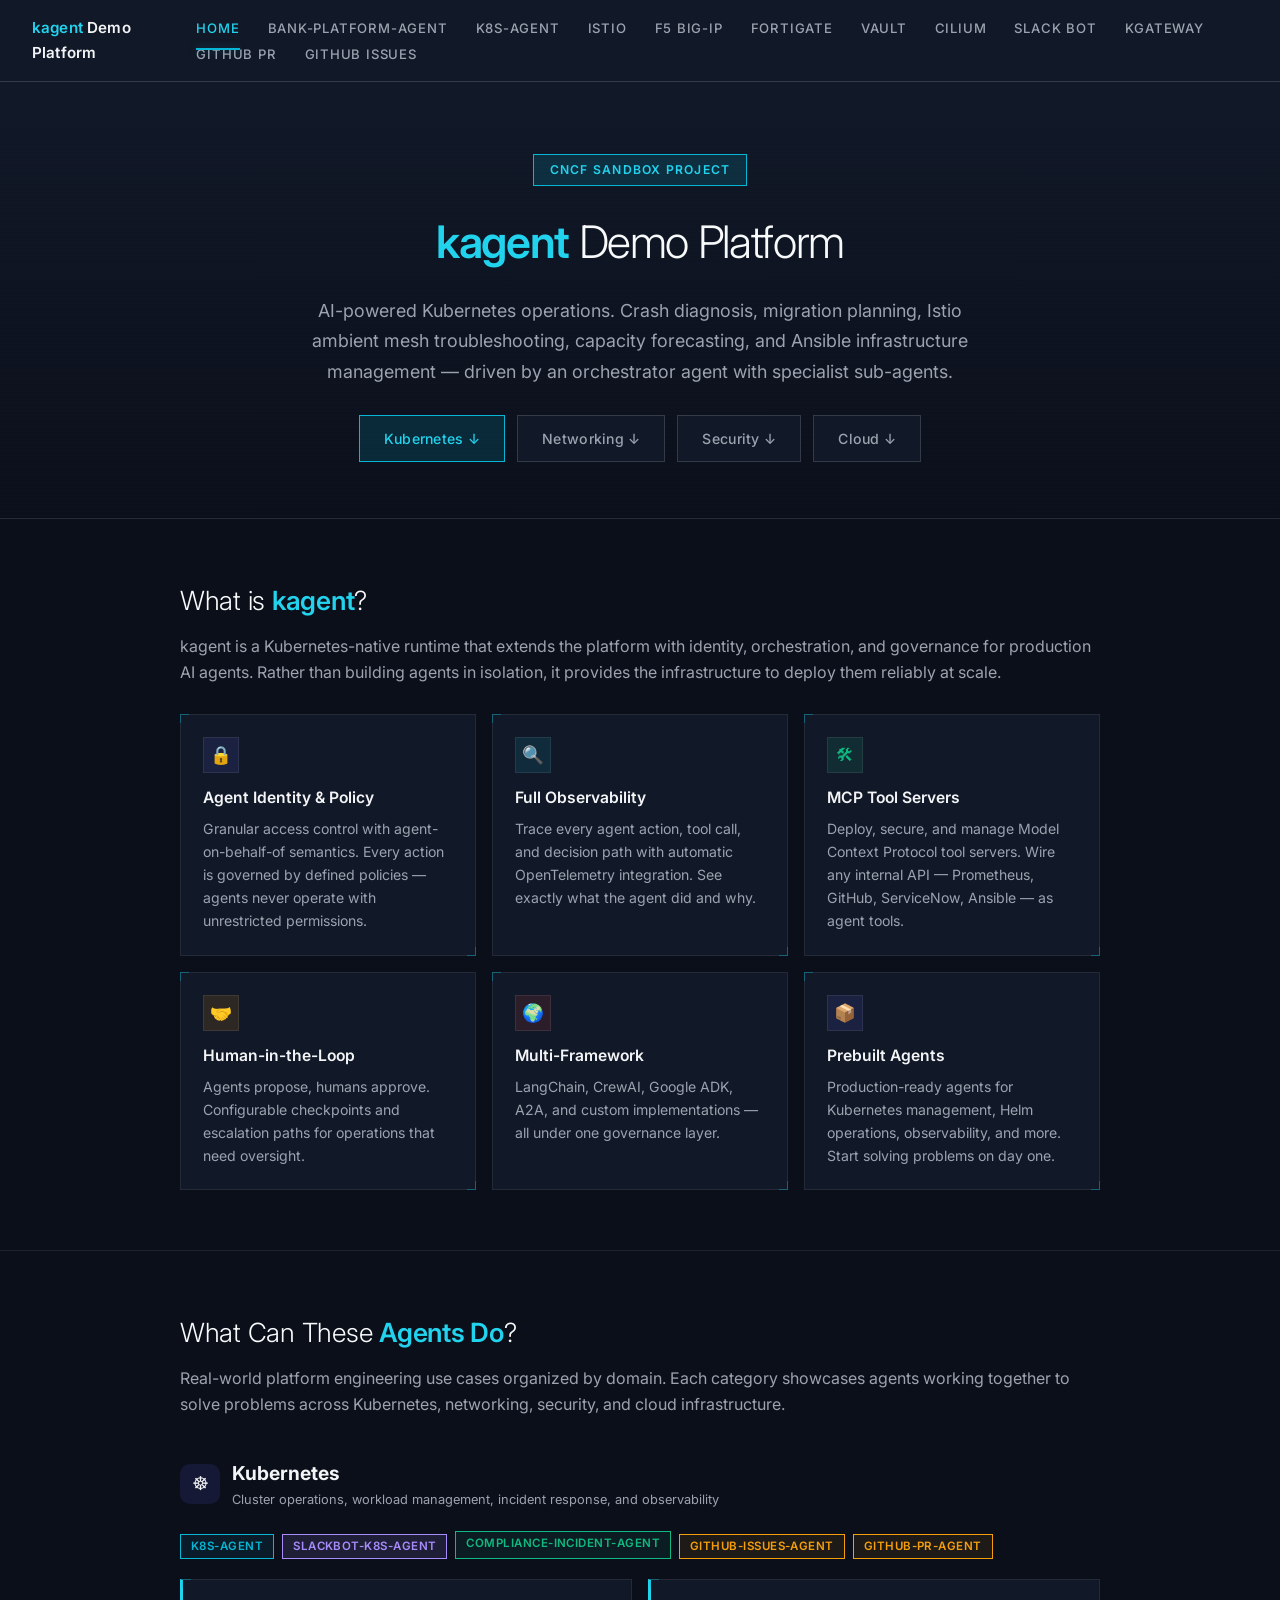
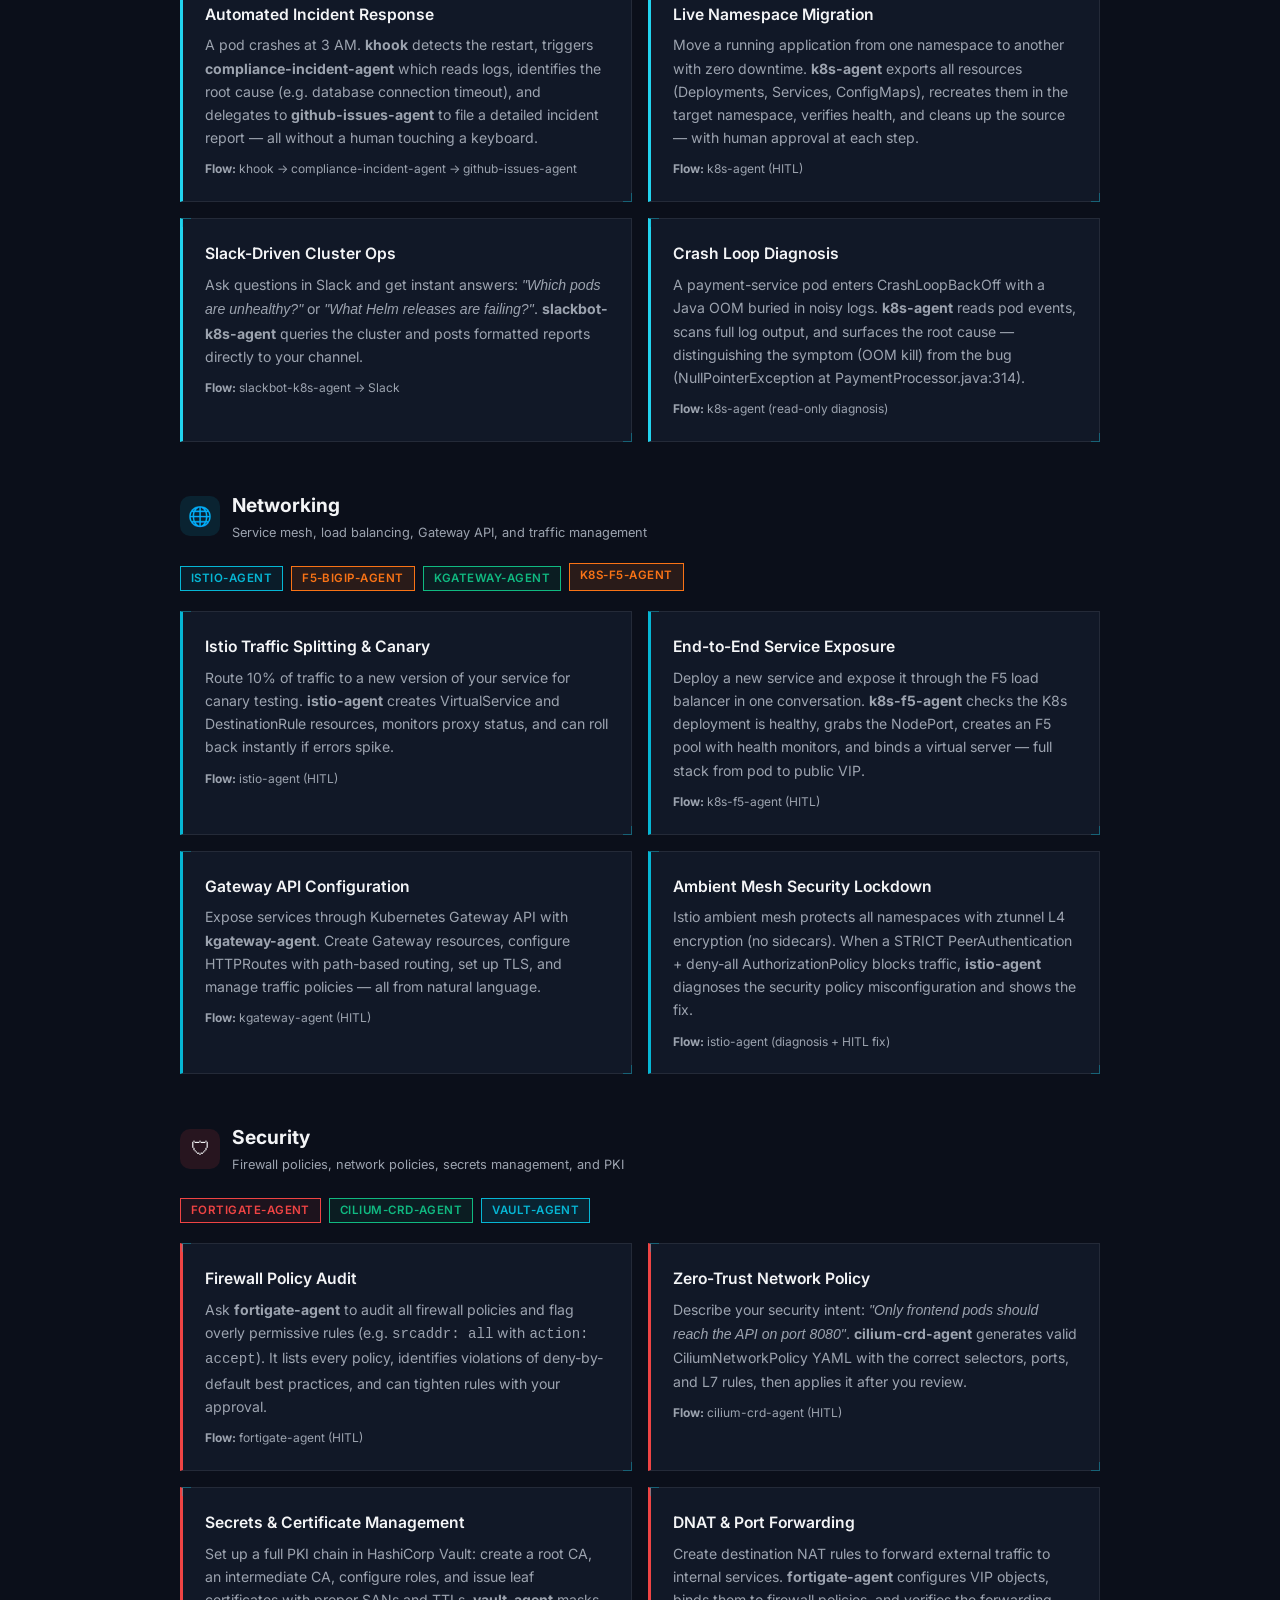
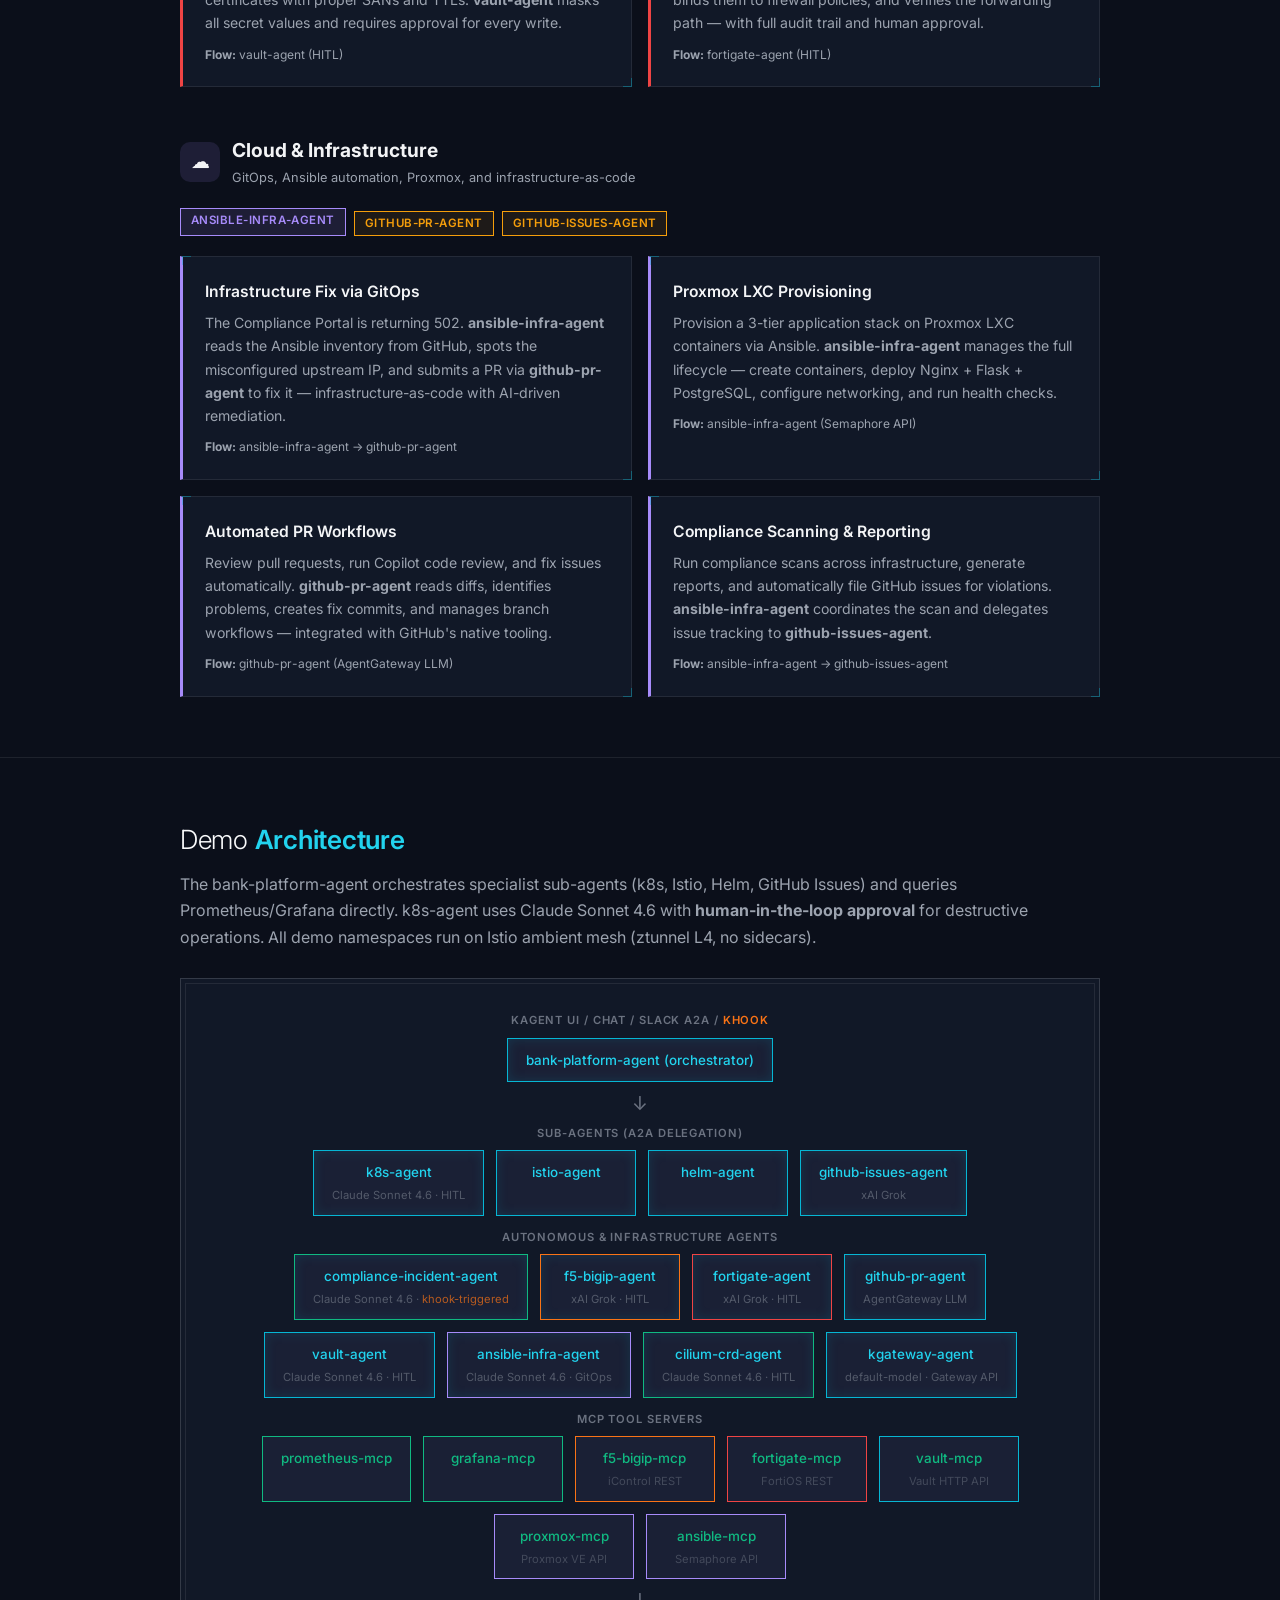
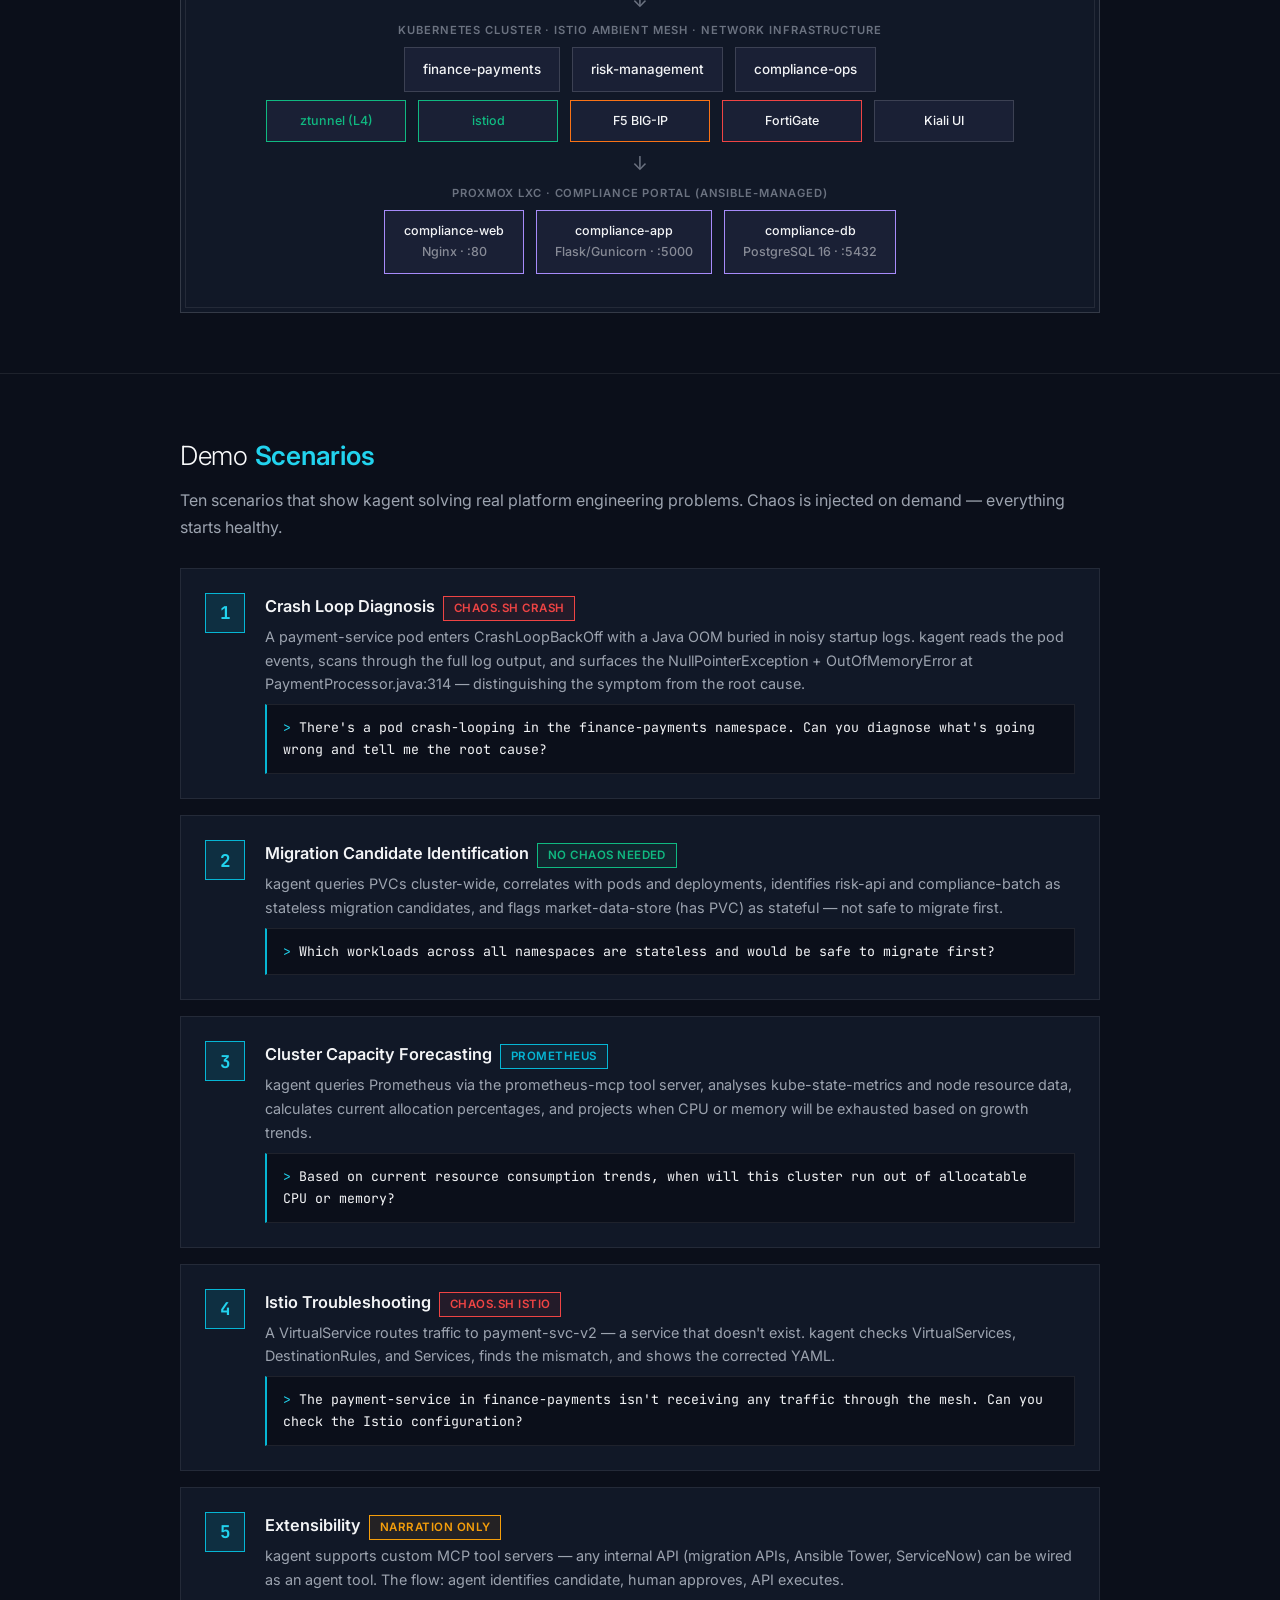
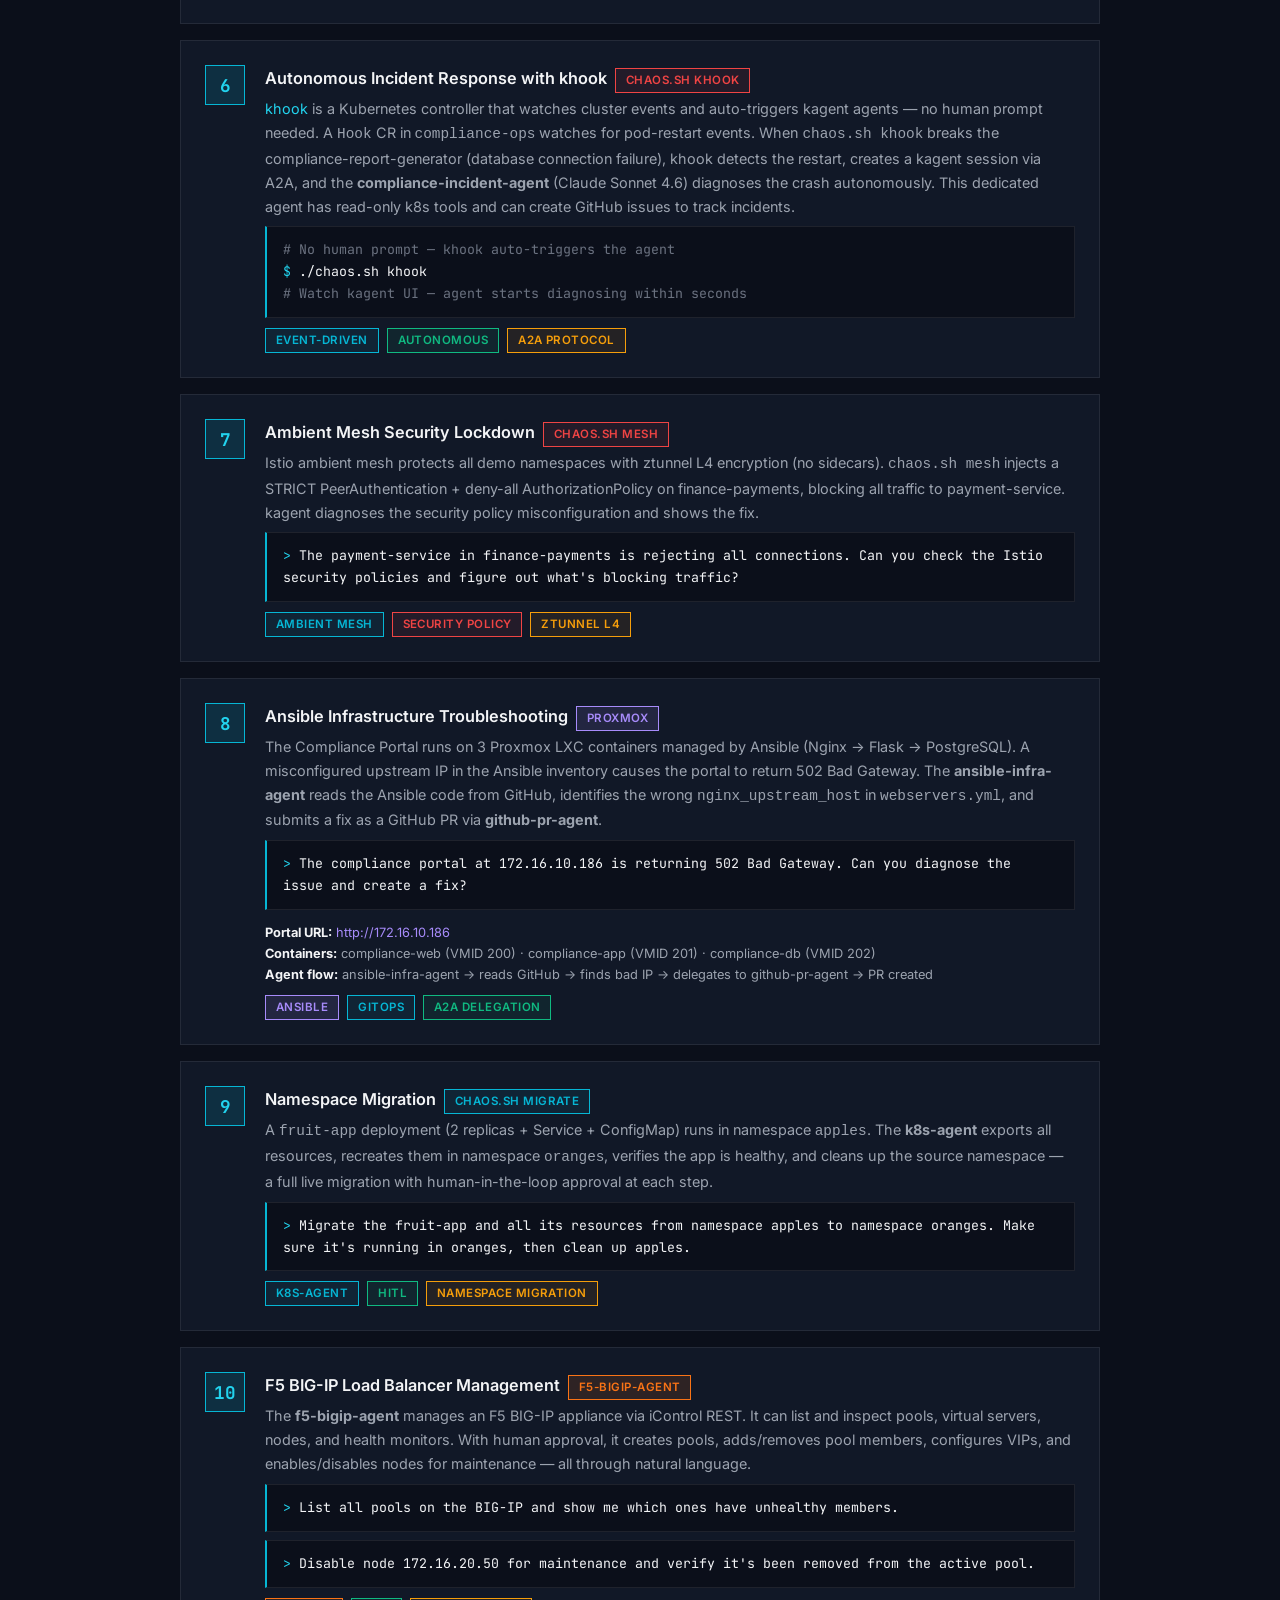
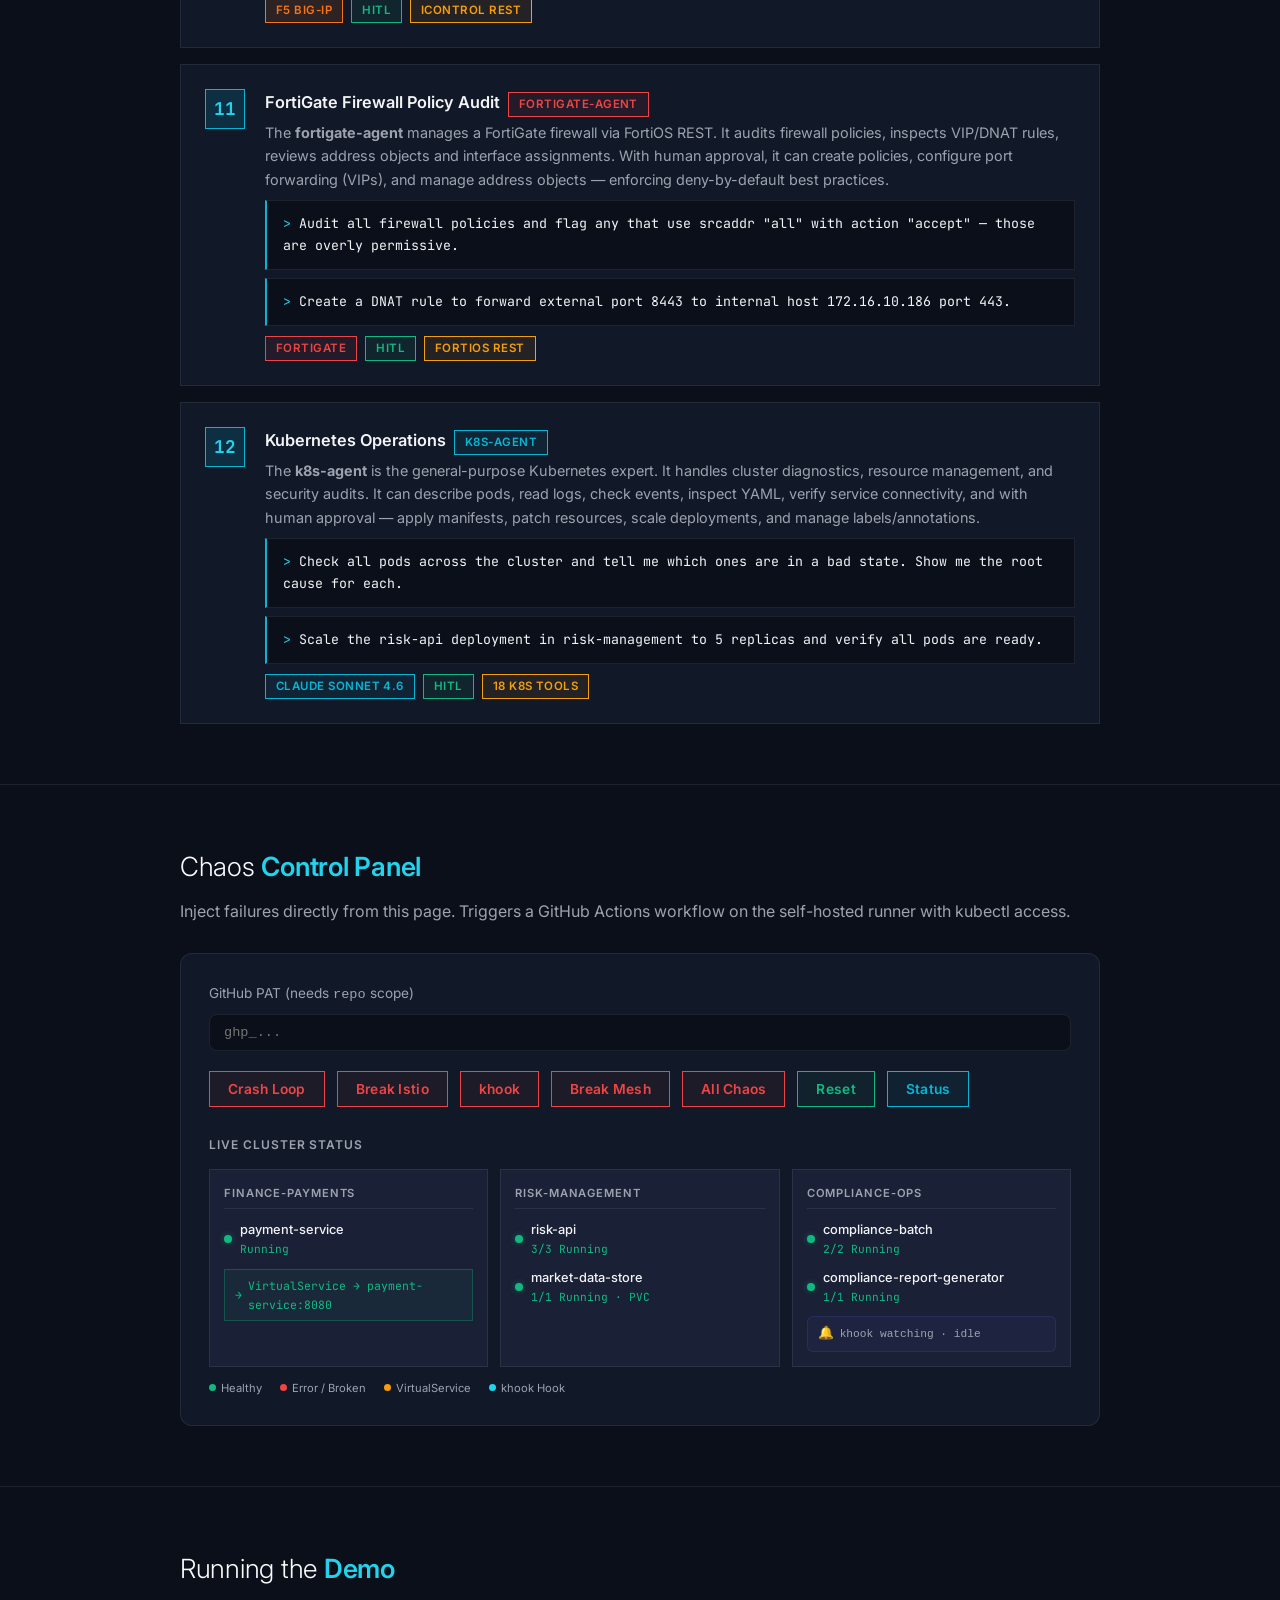
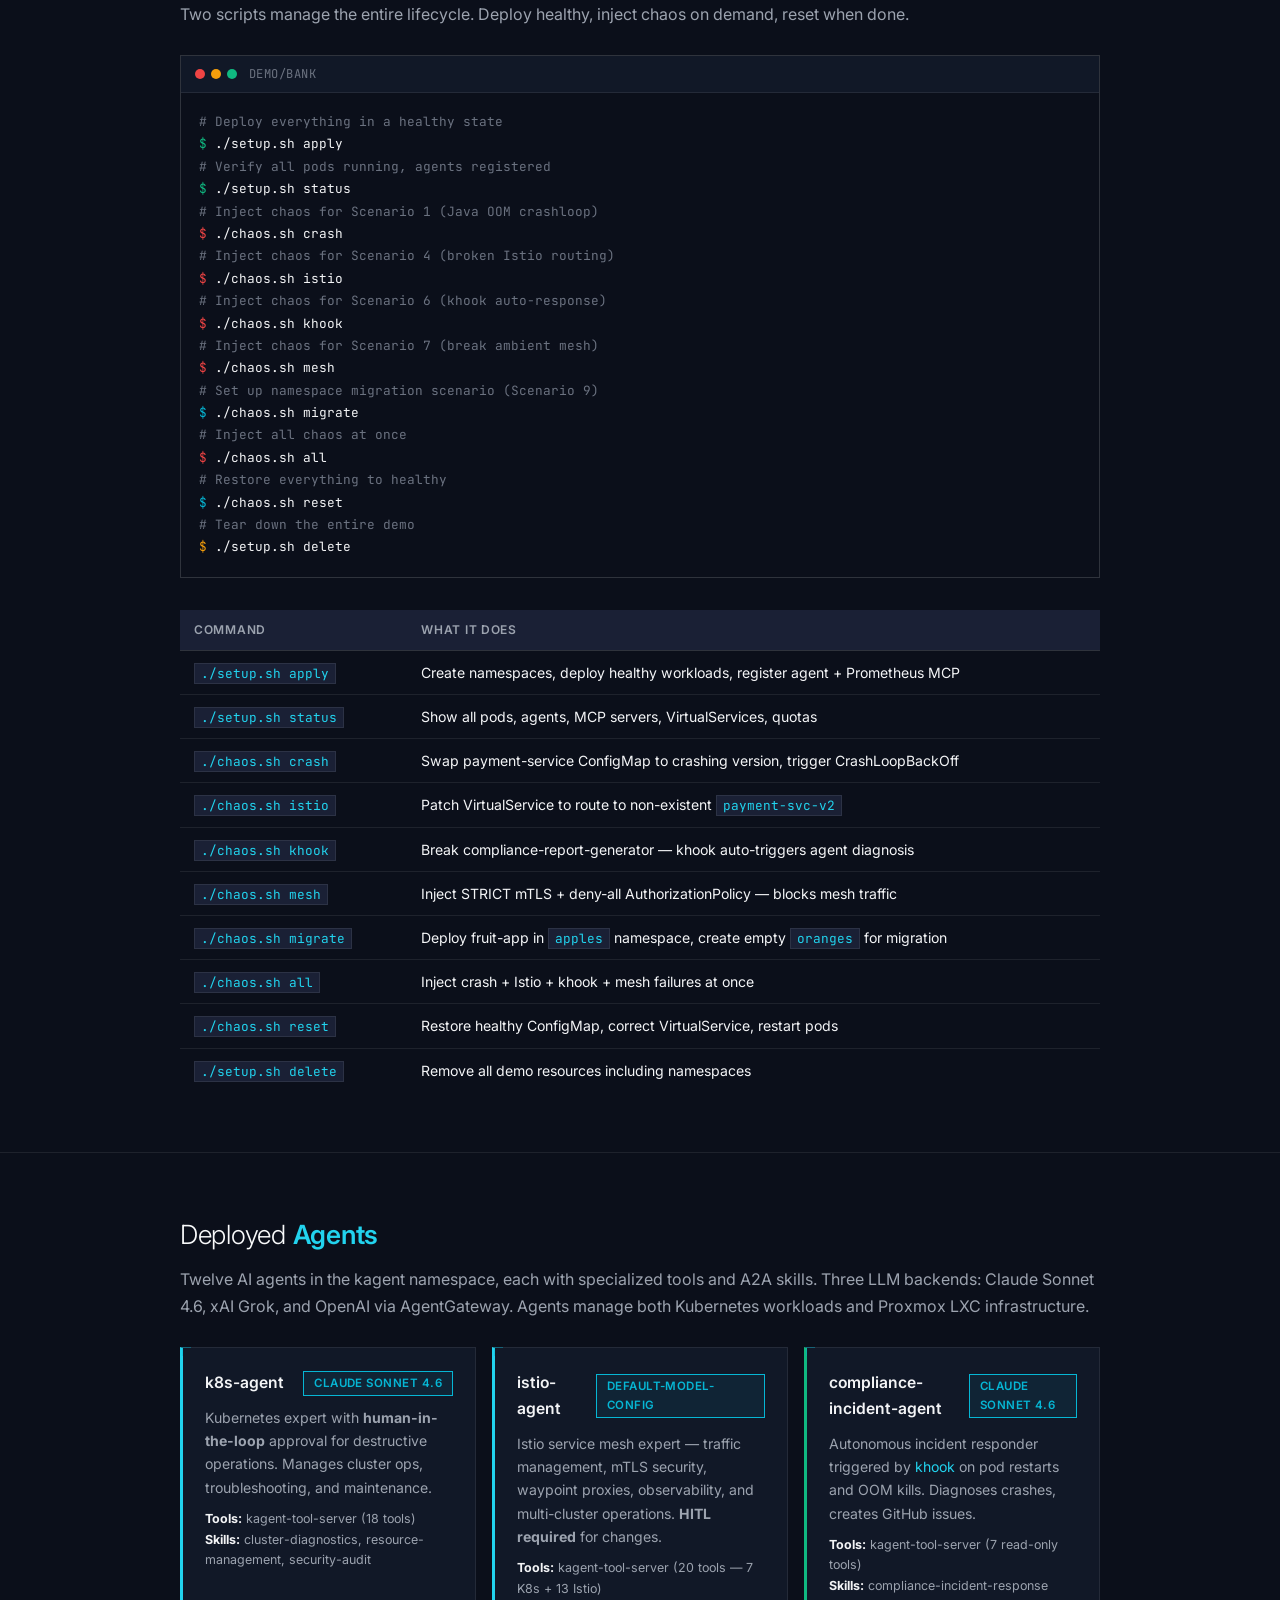
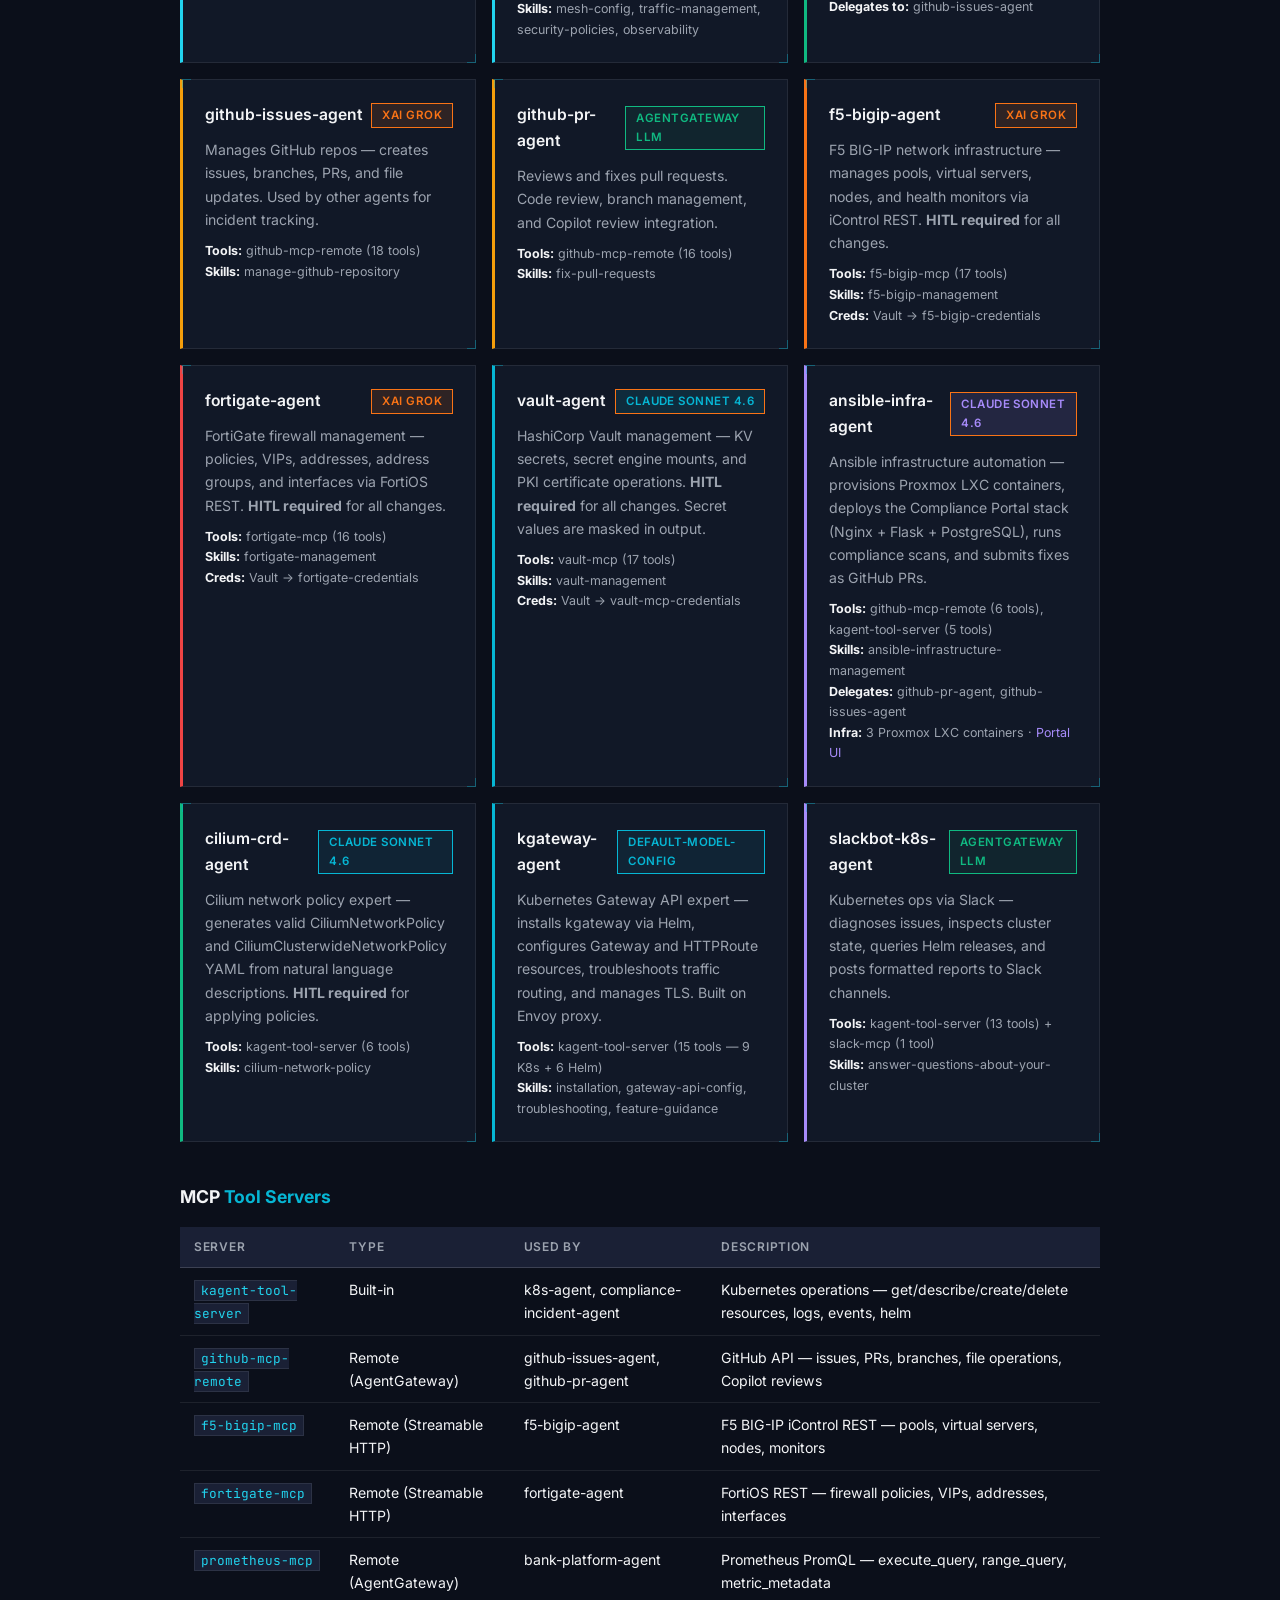
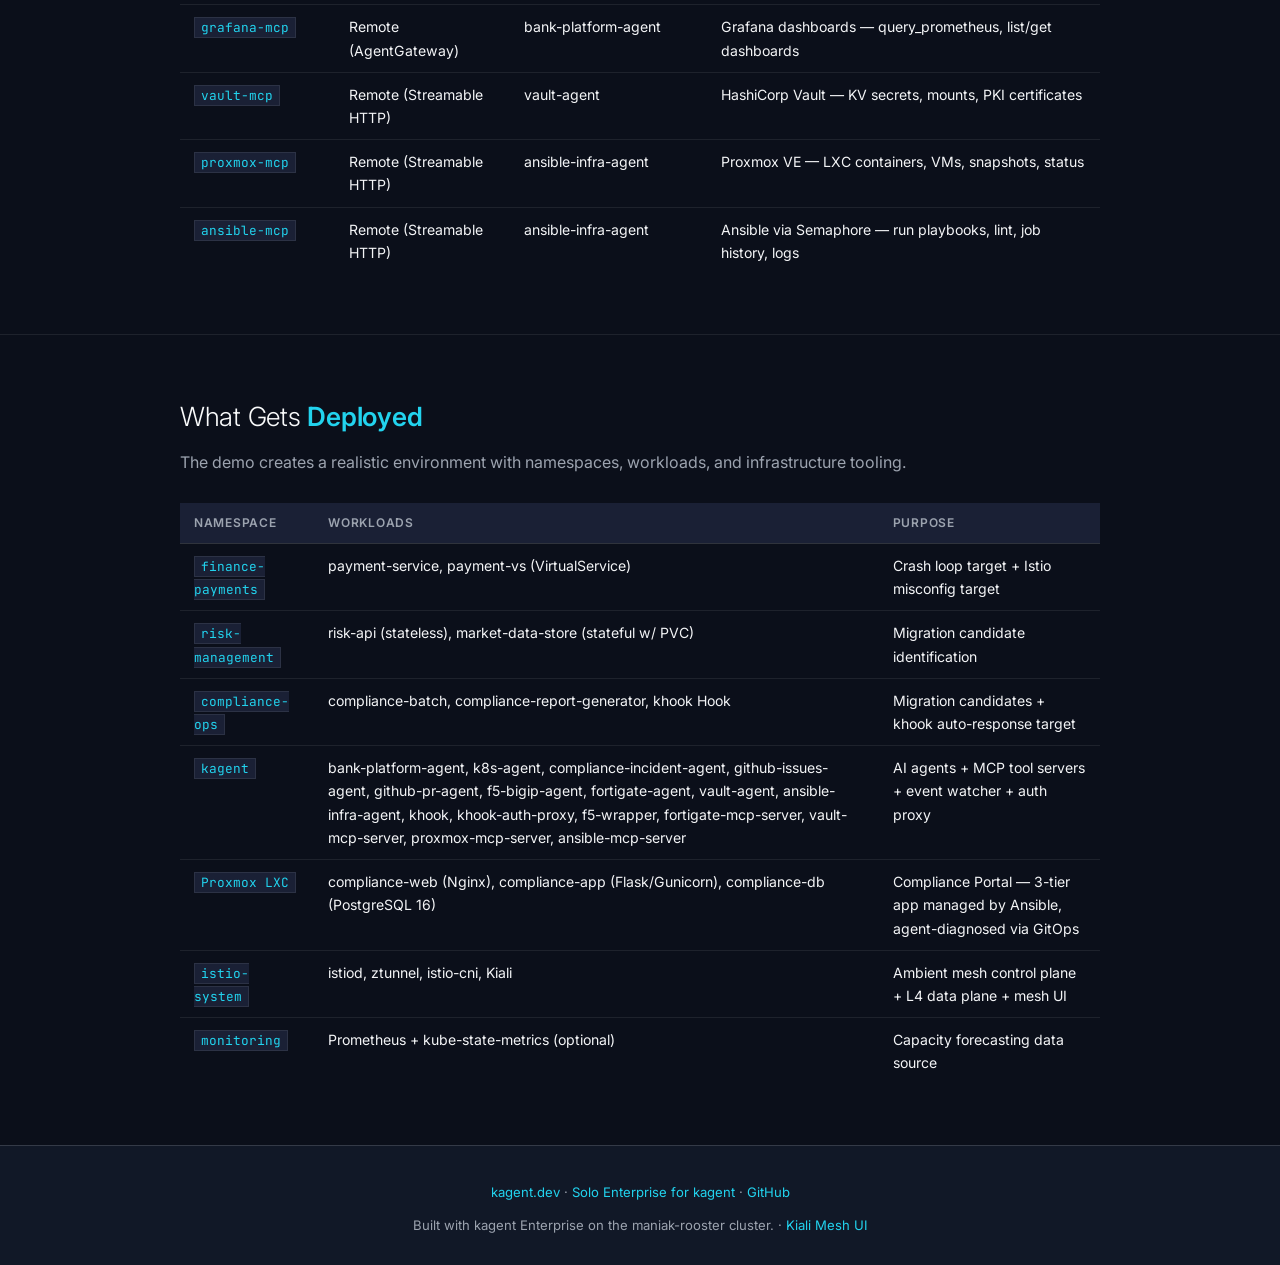
==== commit 660d5452: "feat: add hero buttons linking to use case categories Kubernetes, Networking, Security, Cloud button" ====
--- a/docs/index.html
+++ b/docs/index.html
@@ -37,9 +37,10 @@
     <h1><span>kagent</span> Demo Platform</h1>
     <p>AI-powered Kubernetes operations. Crash diagnosis, migration planning, Istio ambient mesh troubleshooting, capacity forecasting, and Ansible infrastructure management — driven by an orchestrator agent with specialist sub-agents.</p>
     <div class="hero-buttons">
-      <a href="architecture.html" class="hero-btn primary">Architecture Diagram &rarr;</a>
-      <a href="khook-auth-proxy.html" class="hero-btn">khook Auth Proxy &rarr;</a>
-      <a href="khook-diagram.html" class="hero-btn">khook Flow Diagram &rarr;</a>
+      <a href="#uc-k8s" class="hero-btn primary">Kubernetes &darr;</a>
+      <a href="#uc-networking" class="hero-btn">Networking &darr;</a>
+      <a href="#uc-security" class="hero-btn">Security &darr;</a>
+      <a href="#uc-cloud" class="hero-btn">Cloud &darr;</a>
     </div>
   </div>
 
@@ -88,91 +89,195 @@
   <section>
     <div class="container">
       <h2>What Can These <span>Agents Do</span>?</h2>
-      <p>Real-world platform engineering use cases powered by AI agents. Each use case combines one or more agents working together.</p>
-
-      <div class="features" style="grid-template-columns: repeat(auto-fit, minmax(300px, 1fr));">
-
-        <div class="feature" style="border-left: 3px solid var(--accent-light);">
-          <h3>Automated Incident Response</h3>
-          <p>A pod crashes at 3 AM. <strong>khook</strong> detects the restart, triggers <strong>compliance-incident-agent</strong> which reads logs, identifies the root cause (e.g. database connection timeout), and delegates to <strong>github-issues-agent</strong> to file a detailed incident report — all without a human touching a keyboard.</p>
-          <div style="margin-top: 10px; font-size: 0.75rem; color: var(--text-muted);">
-            <strong>Agents:</strong> khook &rarr; compliance-incident-agent &rarr; github-issues-agent
-          </div>
-        </div>
-
-        <div class="feature" style="border-left: 3px solid var(--cyan);">
-          <h3>Live Namespace Migration</h3>
-          <p>Move a running application from one namespace to another with zero downtime. <strong>k8s-agent</strong> exports all resources (Deployments, Services, ConfigMaps), recreates them in the target namespace, verifies health, and cleans up the source — with human approval at each step.</p>
-          <div style="margin-top: 10px; font-size: 0.75rem; color: var(--text-muted);">
-            <strong>Agents:</strong> k8s-agent (HITL)
-          </div>
-        </div>
-
-        <div class="feature" style="border-left: 3px solid var(--orange);">
-          <h3>End-to-End Service Exposure</h3>
-          <p>Deploy a new service and expose it through the F5 load balancer in one conversation. <strong>k8s-f5-agent</strong> checks the K8s deployment is healthy, grabs the NodePort, creates an F5 pool with health monitors, and binds a virtual server — full stack from pod to public VIP.</p>
-          <div style="margin-top: 10px; font-size: 0.75rem; color: var(--text-muted);">
-            <strong>Agents:</strong> k8s-f5-agent (HITL)
-          </div>
-        </div>
-
-        <div class="feature" style="border-left: 3px solid var(--red);">
-          <h3>Firewall Policy Audit</h3>
-          <p>Ask <strong>fortigate-agent</strong> to audit all firewall policies and flag overly permissive rules (e.g. <code>srcaddr: all</code> with <code>action: accept</code>). It lists every policy, identifies violations of deny-by-default best practices, and can tighten rules with your approval.</p>
-          <div style="margin-top: 10px; font-size: 0.75rem; color: var(--text-muted);">
-            <strong>Agents:</strong> fortigate-agent (HITL)
-          </div>
-        </div>
-
-        <div class="feature" style="border-left: 3px solid var(--green);">
-          <h3>Zero-Trust Network Policy from English</h3>
-          <p>Describe your security intent: <em>"Only frontend pods should reach the API on port 8080"</em>. <strong>cilium-crd-agent</strong> generates valid CiliumNetworkPolicy YAML with the correct selectors, ports, and L7 rules, then applies it after you review.</p>
-          <div style="margin-top: 10px; font-size: 0.75rem; color: var(--text-muted);">
-            <strong>Agents:</strong> cilium-crd-agent (HITL)
-          </div>
-        </div>
-
-        <div class="feature" style="border-left: 3px solid #a78bfa;">
-          <h3>Infrastructure Fix via GitOps</h3>
-          <p>The Compliance Portal is returning 502. <strong>ansible-infra-agent</strong> reads the Ansible inventory from GitHub, spots the misconfigured upstream IP, and submits a PR via <strong>github-pr-agent</strong> to fix it — infrastructure-as-code with AI-driven remediation.</p>
-          <div style="margin-top: 10px; font-size: 0.75rem; color: var(--text-muted);">
-            <strong>Agents:</strong> ansible-infra-agent &rarr; github-pr-agent
-          </div>
-        </div>
-
-        <div class="feature" style="border-left: 3px solid var(--yellow);">
-          <h3>Secrets &amp; Certificate Management</h3>
-          <p>Set up a full PKI chain in HashiCorp Vault: create a root CA, an intermediate CA, configure roles, and issue leaf certificates with proper SANs and TTLs. <strong>vault-agent</strong> masks all secret values and requires approval for every write.</p>
-          <div style="margin-top: 10px; font-size: 0.75rem; color: var(--text-muted);">
-            <strong>Agents:</strong> vault-agent (HITL)
-          </div>
-        </div>
-
-        <div class="feature" style="border-left: 3px solid var(--accent-light);">
-          <h3>Istio Traffic Splitting &amp; Canary</h3>
-          <p>Route 10% of traffic to a new version of your service for canary testing. <strong>istio-agent</strong> creates VirtualService and DestinationRule resources, monitors proxy status, and can roll back instantly if errors spike.</p>
-          <div style="margin-top: 10px; font-size: 0.75rem; color: var(--text-muted);">
-            <strong>Agents:</strong> istio-agent (HITL)
-          </div>
-        </div>
-
-        <div class="feature" style="border-left: 3px solid var(--cyan);">
-          <h3>Slack-Driven Cluster Ops</h3>
-          <p>Ask questions in Slack and get instant answers: <em>"Which pods are unhealthy?"</em> or <em>"What Helm releases are failing?"</em>. <strong>slackbot-k8s-agent</strong> queries the cluster and posts formatted reports directly to your channel.</p>
-          <div style="margin-top: 10px; font-size: 0.75rem; color: var(--text-muted);">
-            <strong>Agents:</strong> slackbot-k8s-agent &rarr; Slack
-          </div>
-        </div>
-
-        <div class="feature" style="border-left: 3px solid var(--green);">
-          <h3>Gateway API Configuration</h3>
-          <p>Expose services through Kubernetes Gateway API with <strong>kgateway-agent</strong>. Create Gateway resources, configure HTTPRoutes with path-based routing, set up TLS, and manage traffic policies — all from natural language.</p>
-          <div style="margin-top: 10px; font-size: 0.75rem; color: var(--text-muted);">
-            <strong>Agents:</strong> kgateway-agent (HITL)
-          </div>
-        </div>
-
+      <p>Real-world platform engineering use cases organized by domain. Each category showcases agents working together to solve problems across Kubernetes, networking, security, and cloud infrastructure.</p>
+
+      <!-- Kubernetes -->
+      <div id="uc-k8s" style="margin-top: 40px;">
+        <div style="display: flex; align-items: center; gap: 12px; margin-bottom: 20px;">
+          <div style="width: 40px; height: 40px; border-radius: 10px; background: rgba(99, 102, 241, 0.12); display: flex; align-items: center; justify-content: center; font-size: 1.2rem;">&#x2638;</div>
+          <div>
+            <h3 style="margin: 0; font-size: 1.2rem;">Kubernetes</h3>
+            <p style="margin: 0; font-size: 0.8rem; color: var(--text-muted);">Cluster operations, workload management, incident response, and observability</p>
+          </div>
+        </div>
+        <div style="display: flex; gap: 8px; flex-wrap: wrap; margin-bottom: 16px;">
+          <a href="k8s-agent.html" style="text-decoration: none;"><span class="tag tag-cyan">k8s-agent</span></a>
+          <a href="slackbot-agent.html" style="text-decoration: none;"><span class="tag" style="background: rgba(167,139,250,0.12); color: #a78bfa;">slackbot-k8s-agent</span></a>
+          <span class="tag tag-green">compliance-incident-agent</span>
+          <a href="github-issues-agent.html" style="text-decoration: none;"><span class="tag tag-yellow">github-issues-agent</span></a>
+          <a href="github-pr-agent.html" style="text-decoration: none;"><span class="tag tag-yellow">github-pr-agent</span></a>
+        </div>
+        <div class="features" style="grid-template-columns: repeat(auto-fit, minmax(300px, 1fr));">
+          <div class="feature" style="border-left: 3px solid var(--accent-light);">
+            <h3>Automated Incident Response</h3>
+            <p>A pod crashes at 3 AM. <strong>khook</strong> detects the restart, triggers <strong>compliance-incident-agent</strong> which reads logs, identifies the root cause (e.g. database connection timeout), and delegates to <strong>github-issues-agent</strong> to file a detailed incident report &mdash; all without a human touching a keyboard.</p>
+            <div style="margin-top: 10px; font-size: 0.75rem; color: var(--text-muted);">
+              <strong>Flow:</strong> khook &rarr; compliance-incident-agent &rarr; github-issues-agent
+            </div>
+          </div>
+          <div class="feature" style="border-left: 3px solid var(--accent-light);">
+            <h3>Live Namespace Migration</h3>
+            <p>Move a running application from one namespace to another with zero downtime. <strong>k8s-agent</strong> exports all resources (Deployments, Services, ConfigMaps), recreates them in the target namespace, verifies health, and cleans up the source &mdash; with human approval at each step.</p>
+            <div style="margin-top: 10px; font-size: 0.75rem; color: var(--text-muted);">
+              <strong>Flow:</strong> k8s-agent (HITL)
+            </div>
+          </div>
+          <div class="feature" style="border-left: 3px solid var(--accent-light);">
+            <h3>Slack-Driven Cluster Ops</h3>
+            <p>Ask questions in Slack and get instant answers: <em>"Which pods are unhealthy?"</em> or <em>"What Helm releases are failing?"</em>. <strong>slackbot-k8s-agent</strong> queries the cluster and posts formatted reports directly to your channel.</p>
+            <div style="margin-top: 10px; font-size: 0.75rem; color: var(--text-muted);">
+              <strong>Flow:</strong> slackbot-k8s-agent &rarr; Slack
+            </div>
+          </div>
+          <div class="feature" style="border-left: 3px solid var(--accent-light);">
+            <h3>Crash Loop Diagnosis</h3>
+            <p>A payment-service pod enters CrashLoopBackOff with a Java OOM buried in noisy logs. <strong>k8s-agent</strong> reads pod events, scans full log output, and surfaces the root cause &mdash; distinguishing the symptom (OOM kill) from the bug (NullPointerException at PaymentProcessor.java:314).</p>
+            <div style="margin-top: 10px; font-size: 0.75rem; color: var(--text-muted);">
+              <strong>Flow:</strong> k8s-agent (read-only diagnosis)
+            </div>
+          </div>
+        </div>
       </div>
+
+      <!-- Networking -->
+      <div id="uc-networking" style="margin-top: 48px;">
+        <div style="display: flex; align-items: center; gap: 12px; margin-bottom: 20px;">
+          <div style="width: 40px; height: 40px; border-radius: 10px; background: rgba(6, 182, 212, 0.12); display: flex; align-items: center; justify-content: center; font-size: 1.2rem;">&#x1f310;</div>
+          <div>
+            <h3 style="margin: 0; font-size: 1.2rem;">Networking</h3>
+            <p style="margin: 0; font-size: 0.8rem; color: var(--text-muted);">Service mesh, load balancing, Gateway API, and traffic management</p>
+          </div>
+        </div>
+        <div style="display: flex; gap: 8px; flex-wrap: wrap; margin-bottom: 16px;">
+          <a href="istio-agent.html" style="text-decoration: none;"><span class="tag tag-cyan">istio-agent</span></a>
+          <a href="f5-bigip-agent.html" style="text-decoration: none;"><span class="tag" style="background: rgba(249,115,22,0.12); color: #f97316;">f5-bigip-agent</span></a>
+          <a href="kgateway-agent.html" style="text-decoration: none;"><span class="tag tag-green">kgateway-agent</span></a>
+          <span class="tag" style="background: rgba(249,115,22,0.12); color: #f97316;">k8s-f5-agent</span>
+        </div>
+        <div class="features" style="grid-template-columns: repeat(auto-fit, minmax(300px, 1fr));">
+          <div class="feature" style="border-left: 3px solid var(--cyan);">
+            <h3>Istio Traffic Splitting &amp; Canary</h3>
+            <p>Route 10% of traffic to a new version of your service for canary testing. <strong>istio-agent</strong> creates VirtualService and DestinationRule resources, monitors proxy status, and can roll back instantly if errors spike.</p>
+            <div style="margin-top: 10px; font-size: 0.75rem; color: var(--text-muted);">
+              <strong>Flow:</strong> istio-agent (HITL)
+            </div>
+          </div>
+          <div class="feature" style="border-left: 3px solid var(--cyan);">
+            <h3>End-to-End Service Exposure</h3>
+            <p>Deploy a new service and expose it through the F5 load balancer in one conversation. <strong>k8s-f5-agent</strong> checks the K8s deployment is healthy, grabs the NodePort, creates an F5 pool with health monitors, and binds a virtual server &mdash; full stack from pod to public VIP.</p>
+            <div style="margin-top: 10px; font-size: 0.75rem; color: var(--text-muted);">
+              <strong>Flow:</strong> k8s-f5-agent (HITL)
+            </div>
+          </div>
+          <div class="feature" style="border-left: 3px solid var(--cyan);">
+            <h3>Gateway API Configuration</h3>
+            <p>Expose services through Kubernetes Gateway API with <strong>kgateway-agent</strong>. Create Gateway resources, configure HTTPRoutes with path-based routing, set up TLS, and manage traffic policies &mdash; all from natural language.</p>
+            <div style="margin-top: 10px; font-size: 0.75rem; color: var(--text-muted);">
+              <strong>Flow:</strong> kgateway-agent (HITL)
+            </div>
+          </div>
+          <div class="feature" style="border-left: 3px solid var(--cyan);">
+            <h3>Ambient Mesh Security Lockdown</h3>
+            <p>Istio ambient mesh protects all namespaces with ztunnel L4 encryption (no sidecars). When a STRICT PeerAuthentication + deny-all AuthorizationPolicy blocks traffic, <strong>istio-agent</strong> diagnoses the security policy misconfiguration and shows the fix.</p>
+            <div style="margin-top: 10px; font-size: 0.75rem; color: var(--text-muted);">
+              <strong>Flow:</strong> istio-agent (diagnosis + HITL fix)
+            </div>
+          </div>
+        </div>
+      </div>
+
+      <!-- Security -->
+      <div id="uc-security" style="margin-top: 48px;">
+        <div style="display: flex; align-items: center; gap: 12px; margin-bottom: 20px;">
+          <div style="width: 40px; height: 40px; border-radius: 10px; background: rgba(239, 68, 68, 0.12); display: flex; align-items: center; justify-content: center; font-size: 1.2rem;">&#x1f6e1;</div>
+          <div>
+            <h3 style="margin: 0; font-size: 1.2rem;">Security</h3>
+            <p style="margin: 0; font-size: 0.8rem; color: var(--text-muted);">Firewall policies, network policies, secrets management, and PKI</p>
+          </div>
+        </div>
+        <div style="display: flex; gap: 8px; flex-wrap: wrap; margin-bottom: 16px;">
+          <a href="fortigate-agent.html" style="text-decoration: none;"><span class="tag tag-red">fortigate-agent</span></a>
+          <a href="cilium-crd-agent.html" style="text-decoration: none;"><span class="tag tag-green">cilium-crd-agent</span></a>
+          <a href="vault-agent.html" style="text-decoration: none;"><span class="tag" style="background: rgba(6,182,212,0.12); color: #06b6d4;">vault-agent</span></a>
+        </div>
+        <div class="features" style="grid-template-columns: repeat(auto-fit, minmax(300px, 1fr));">
+          <div class="feature" style="border-left: 3px solid var(--red);">
+            <h3>Firewall Policy Audit</h3>
+            <p>Ask <strong>fortigate-agent</strong> to audit all firewall policies and flag overly permissive rules (e.g. <code>srcaddr: all</code> with <code>action: accept</code>). It lists every policy, identifies violations of deny-by-default best practices, and can tighten rules with your approval.</p>
+            <div style="margin-top: 10px; font-size: 0.75rem; color: var(--text-muted);">
+              <strong>Flow:</strong> fortigate-agent (HITL)
+            </div>
+          </div>
+          <div class="feature" style="border-left: 3px solid var(--red);">
+            <h3>Zero-Trust Network Policy</h3>
+            <p>Describe your security intent: <em>"Only frontend pods should reach the API on port 8080"</em>. <strong>cilium-crd-agent</strong> generates valid CiliumNetworkPolicy YAML with the correct selectors, ports, and L7 rules, then applies it after you review.</p>
+            <div style="margin-top: 10px; font-size: 0.75rem; color: var(--text-muted);">
+              <strong>Flow:</strong> cilium-crd-agent (HITL)
+            </div>
+          </div>
+          <div class="feature" style="border-left: 3px solid var(--red);">
+            <h3>Secrets &amp; Certificate Management</h3>
+            <p>Set up a full PKI chain in HashiCorp Vault: create a root CA, an intermediate CA, configure roles, and issue leaf certificates with proper SANs and TTLs. <strong>vault-agent</strong> masks all secret values and requires approval for every write.</p>
+            <div style="margin-top: 10px; font-size: 0.75rem; color: var(--text-muted);">
+              <strong>Flow:</strong> vault-agent (HITL)
+            </div>
+          </div>
+          <div class="feature" style="border-left: 3px solid var(--red);">
+            <h3>DNAT &amp; Port Forwarding</h3>
+            <p>Create destination NAT rules to forward external traffic to internal services. <strong>fortigate-agent</strong> configures VIP objects, binds them to firewall policies, and verifies the forwarding path &mdash; with full audit trail and human approval.</p>
+            <div style="margin-top: 10px; font-size: 0.75rem; color: var(--text-muted);">
+              <strong>Flow:</strong> fortigate-agent (HITL)
+            </div>
+          </div>
+        </div>
+      </div>
+
+      <!-- Cloud -->
+      <div id="uc-cloud" style="margin-top: 48px;">
+        <div style="display: flex; align-items: center; gap: 12px; margin-bottom: 20px;">
+          <div style="width: 40px; height: 40px; border-radius: 10px; background: rgba(167, 139, 250, 0.12); display: flex; align-items: center; justify-content: center; font-size: 1.2rem;">&#x2601;</div>
+          <div>
+            <h3 style="margin: 0; font-size: 1.2rem;">Cloud &amp; Infrastructure</h3>
+            <p style="margin: 0; font-size: 0.8rem; color: var(--text-muted);">GitOps, Ansible automation, Proxmox, and infrastructure-as-code</p>
+          </div>
+        </div>
+        <div style="display: flex; gap: 8px; flex-wrap: wrap; margin-bottom: 16px;">
+          <span class="tag" style="background: rgba(167,139,250,0.12); color: #a78bfa;">ansible-infra-agent</span>
+          <a href="github-pr-agent.html" style="text-decoration: none;"><span class="tag tag-yellow">github-pr-agent</span></a>
+          <a href="github-issues-agent.html" style="text-decoration: none;"><span class="tag tag-yellow">github-issues-agent</span></a>
+        </div>
+        <div class="features" style="grid-template-columns: repeat(auto-fit, minmax(300px, 1fr));">
+          <div class="feature" style="border-left: 3px solid #a78bfa;">
+            <h3>Infrastructure Fix via GitOps</h3>
+            <p>The Compliance Portal is returning 502. <strong>ansible-infra-agent</strong> reads the Ansible inventory from GitHub, spots the misconfigured upstream IP, and submits a PR via <strong>github-pr-agent</strong> to fix it &mdash; infrastructure-as-code with AI-driven remediation.</p>
+            <div style="margin-top: 10px; font-size: 0.75rem; color: var(--text-muted);">
+              <strong>Flow:</strong> ansible-infra-agent &rarr; github-pr-agent
+            </div>
+          </div>
+          <div class="feature" style="border-left: 3px solid #a78bfa;">
+            <h3>Proxmox LXC Provisioning</h3>
+            <p>Provision a 3-tier application stack on Proxmox LXC containers via Ansible. <strong>ansible-infra-agent</strong> manages the full lifecycle &mdash; create containers, deploy Nginx + Flask + PostgreSQL, configure networking, and run health checks.</p>
+            <div style="margin-top: 10px; font-size: 0.75rem; color: var(--text-muted);">
+              <strong>Flow:</strong> ansible-infra-agent (Semaphore API)
+            </div>
+          </div>
+          <div class="feature" style="border-left: 3px solid #a78bfa;">
+            <h3>Automated PR Workflows</h3>
+            <p>Review pull requests, run Copilot code review, and fix issues automatically. <strong>github-pr-agent</strong> reads diffs, identifies problems, creates fix commits, and manages branch workflows &mdash; integrated with GitHub's native tooling.</p>
+            <div style="margin-top: 10px; font-size: 0.75rem; color: var(--text-muted);">
+              <strong>Flow:</strong> github-pr-agent (AgentGateway LLM)
+            </div>
+          </div>
+          <div class="feature" style="border-left: 3px solid #a78bfa;">
+            <h3>Compliance Scanning &amp; Reporting</h3>
+            <p>Run compliance scans across infrastructure, generate reports, and automatically file GitHub issues for violations. <strong>ansible-infra-agent</strong> coordinates the scan and delegates issue tracking to <strong>github-issues-agent</strong>.</p>
+            <div style="margin-top: 10px; font-size: 0.75rem; color: var(--text-muted);">
+              <strong>Flow:</strong> ansible-infra-agent &rarr; github-issues-agent
+            </div>
+          </div>
+        </div>
+      </div>
+
     </div>
   </section>
 
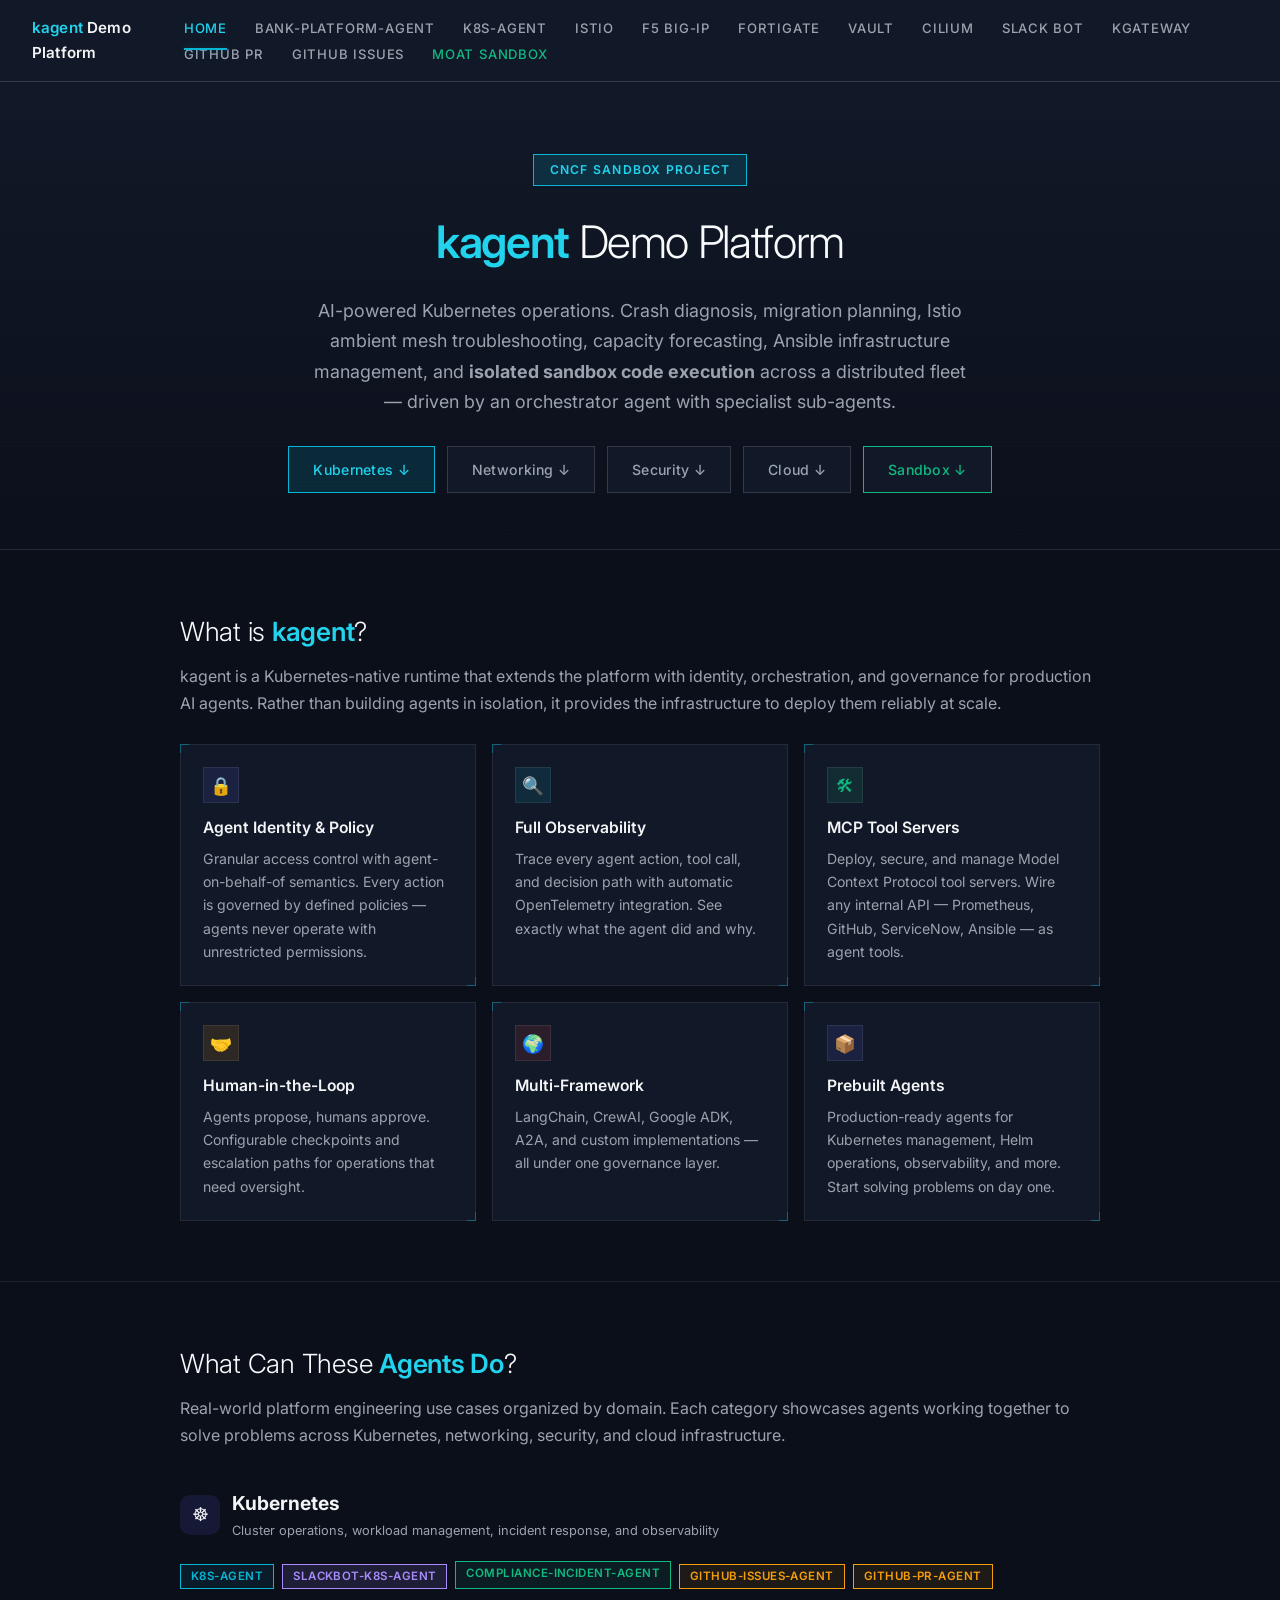
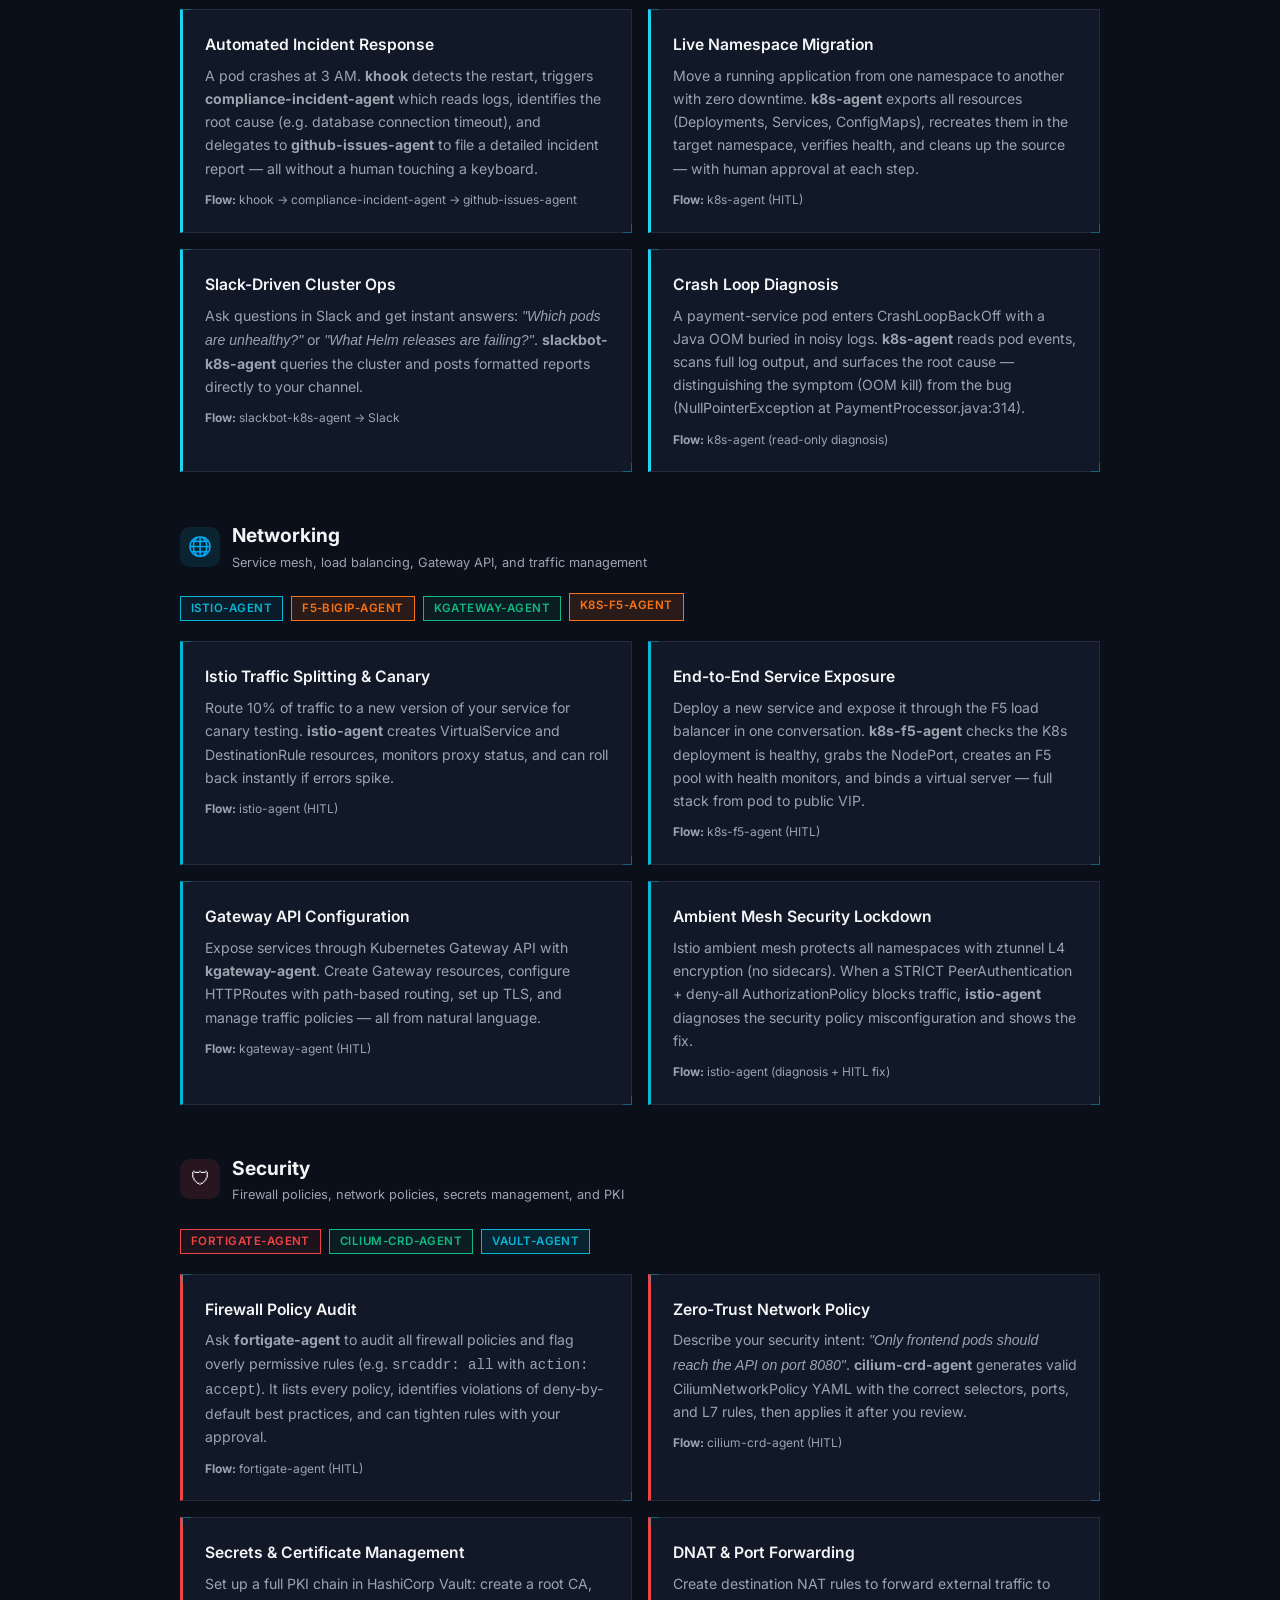
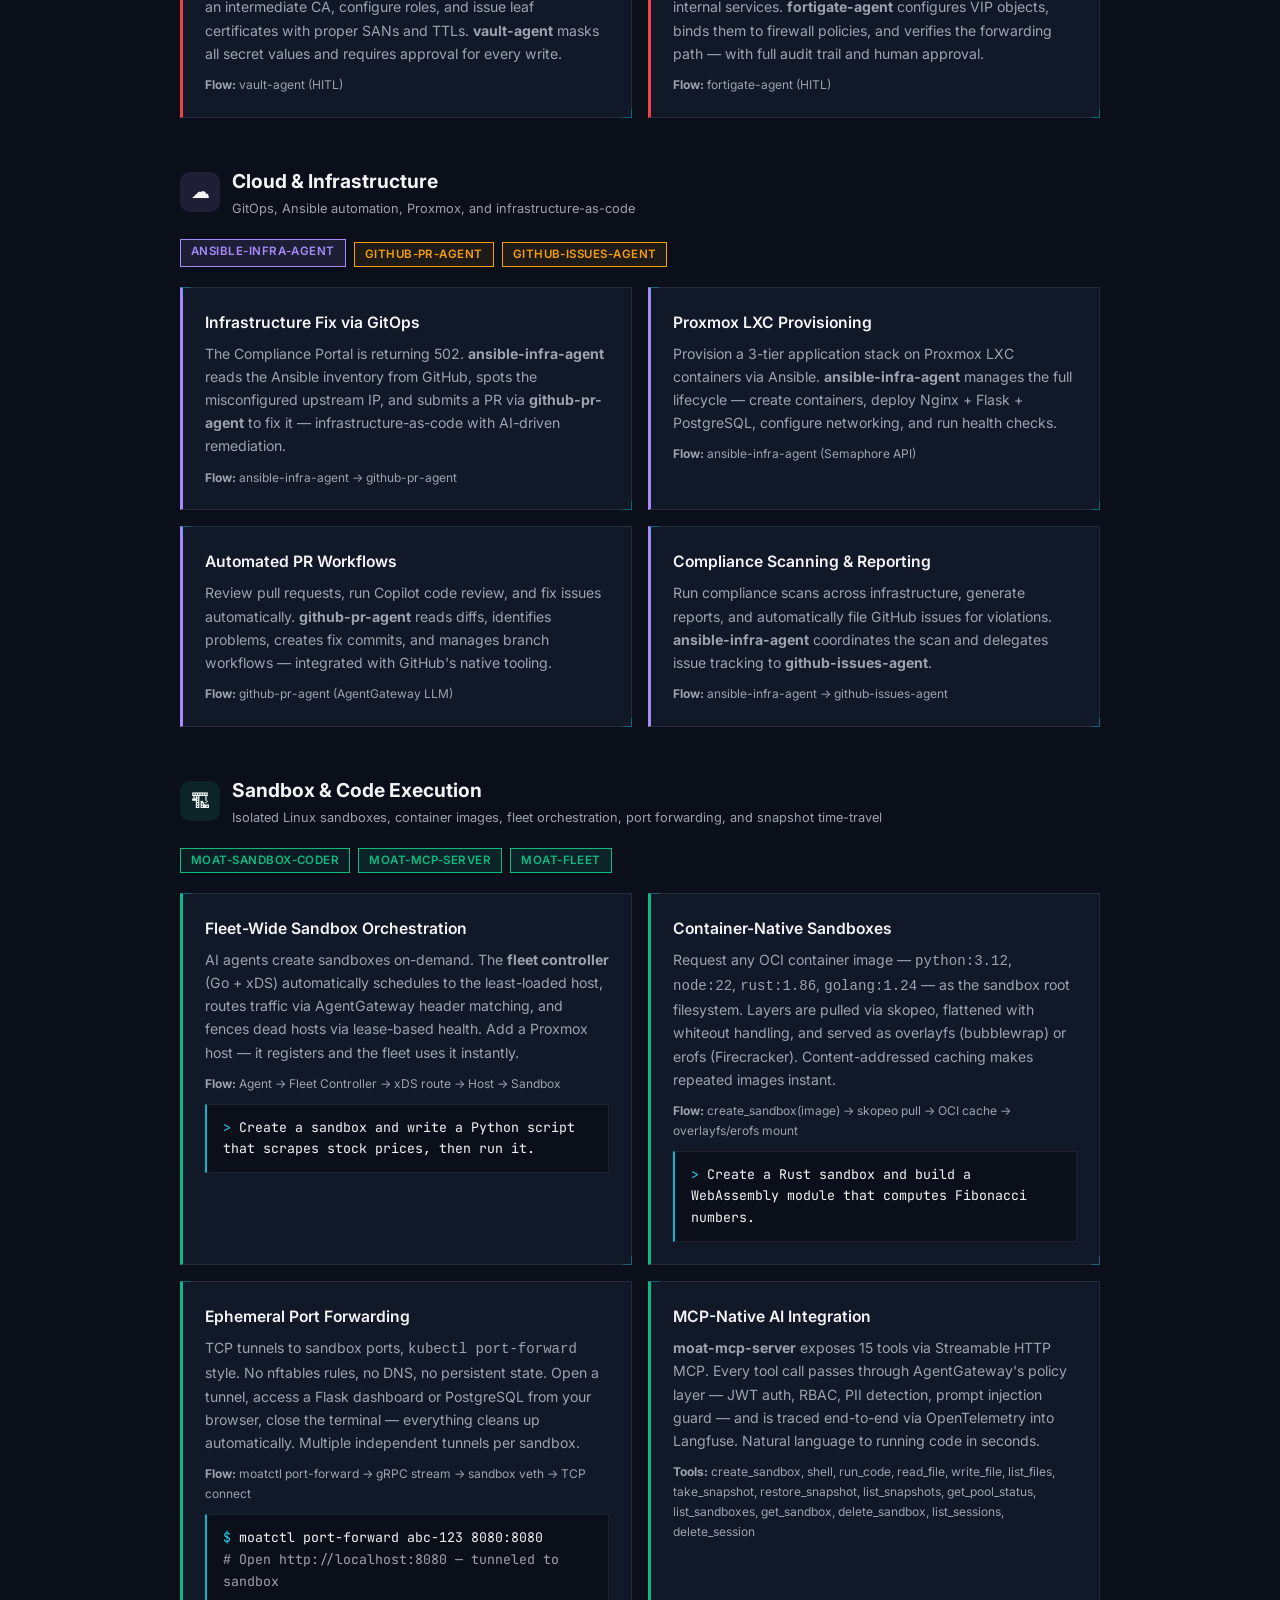
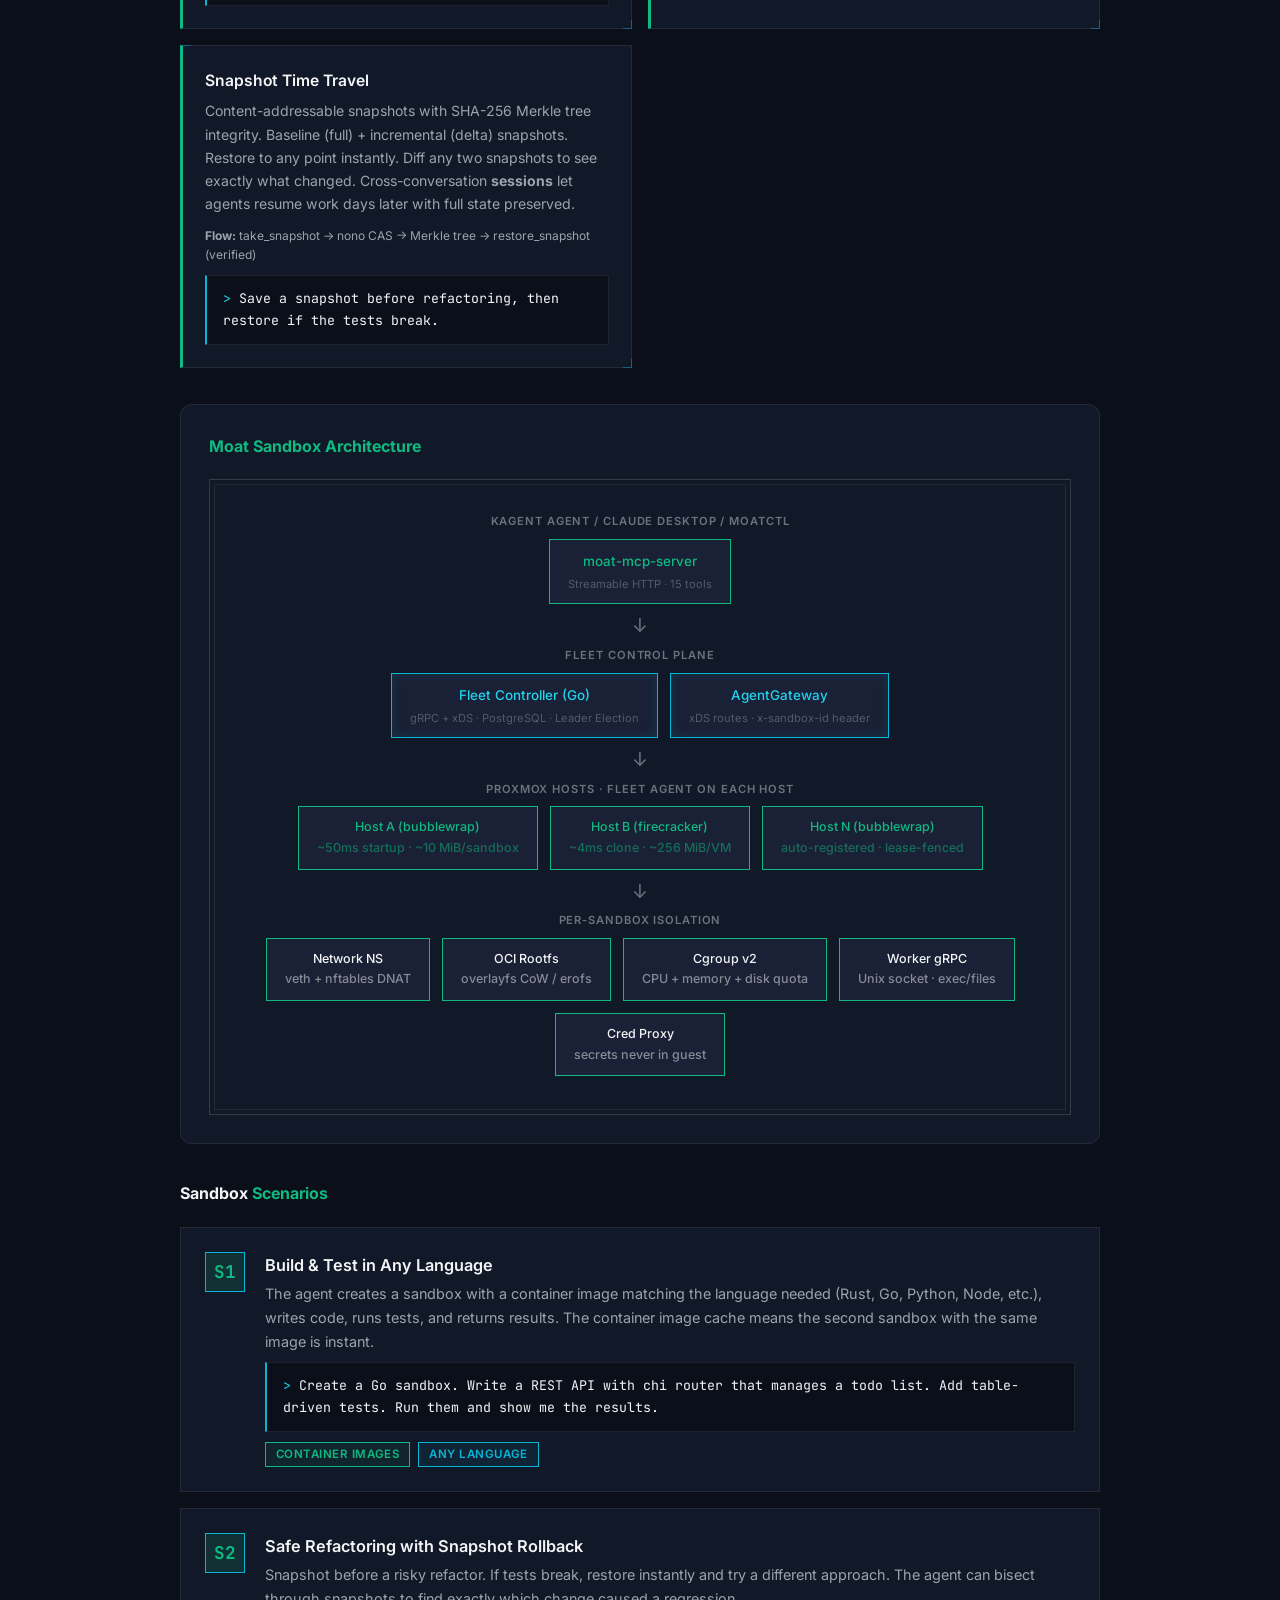
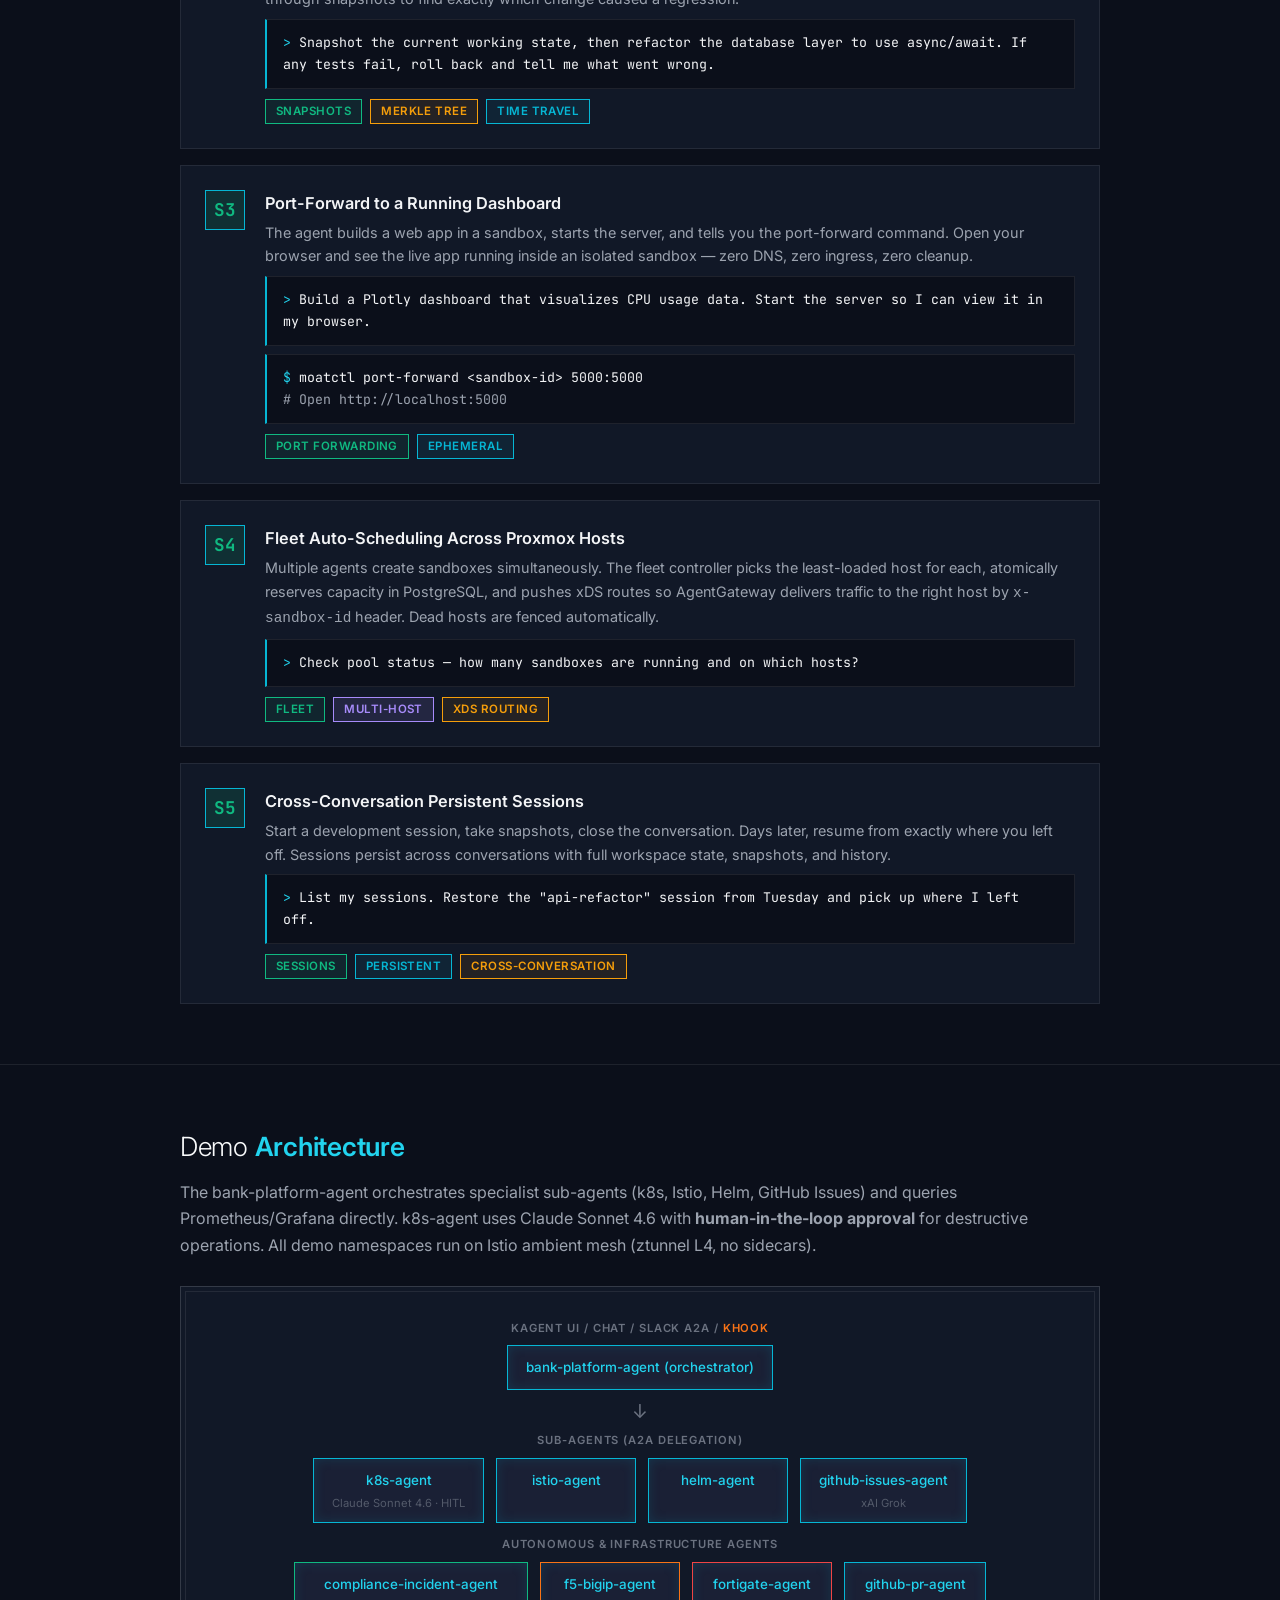
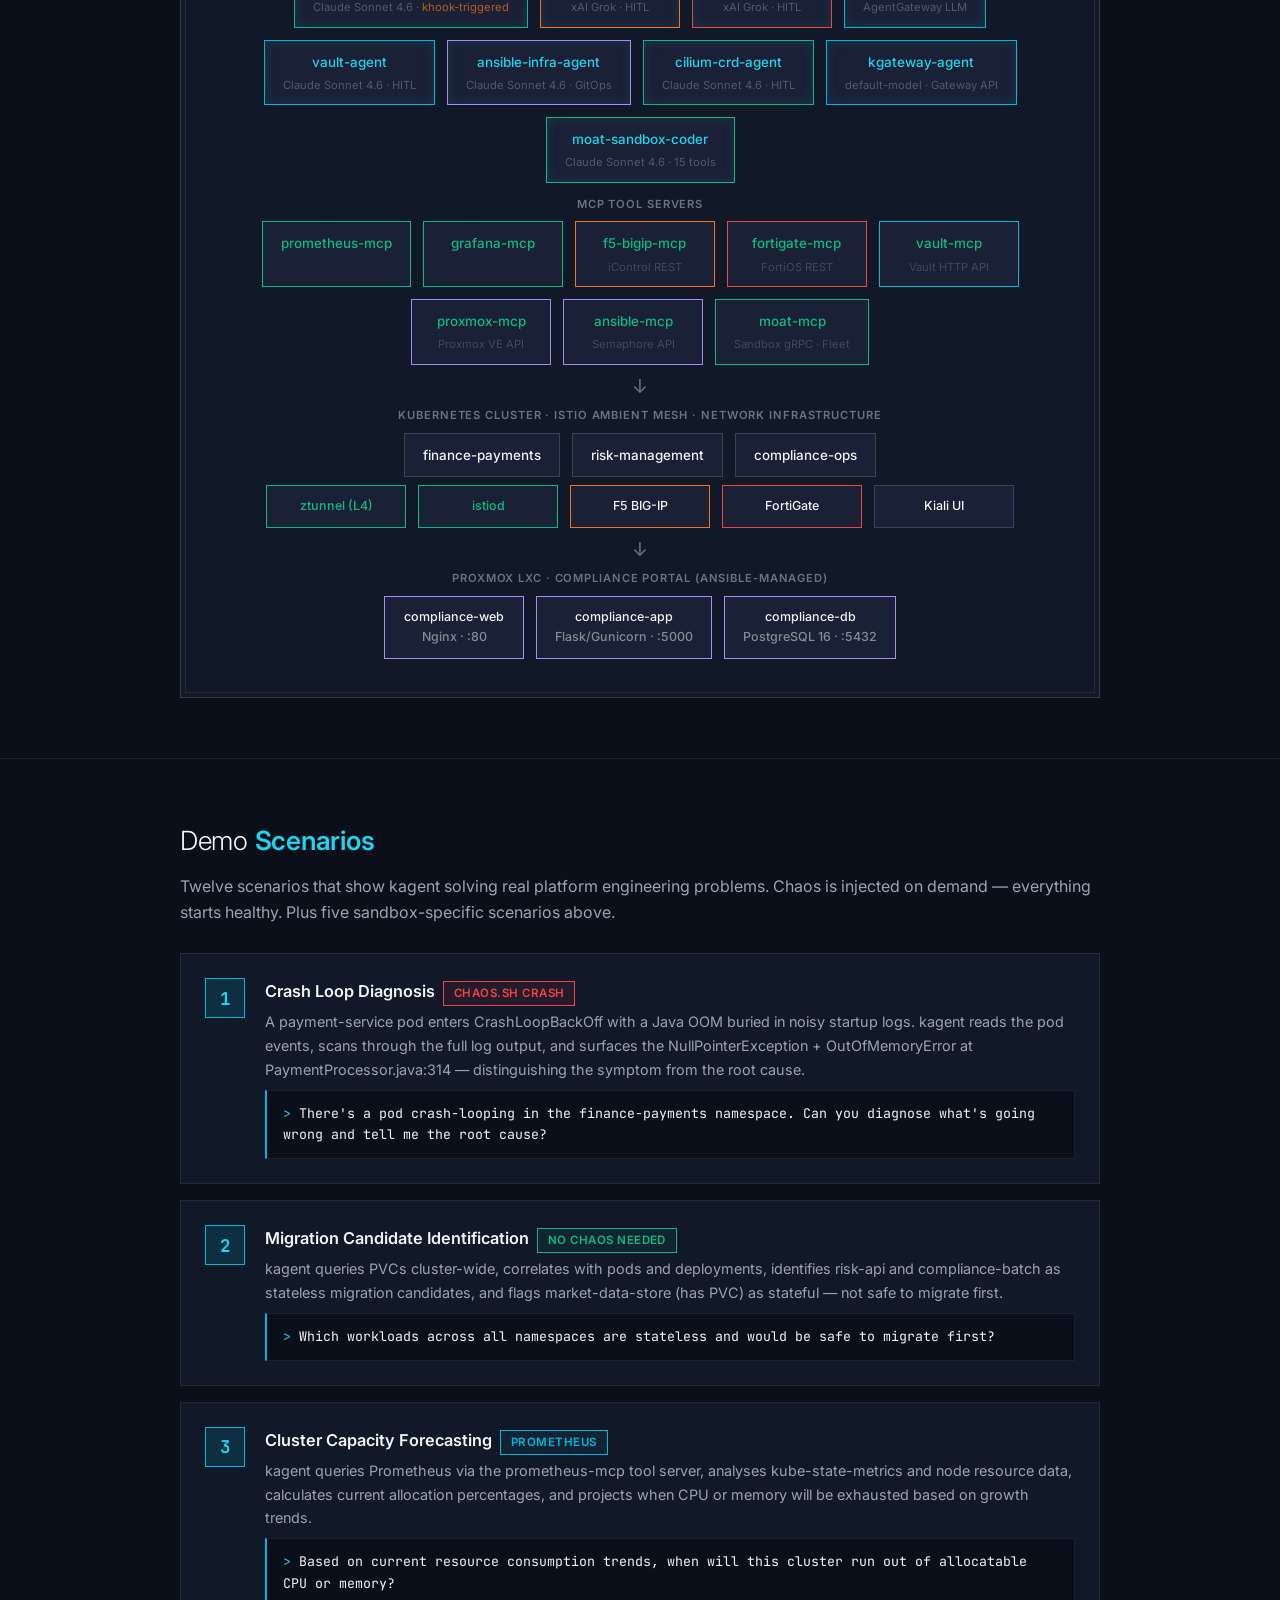
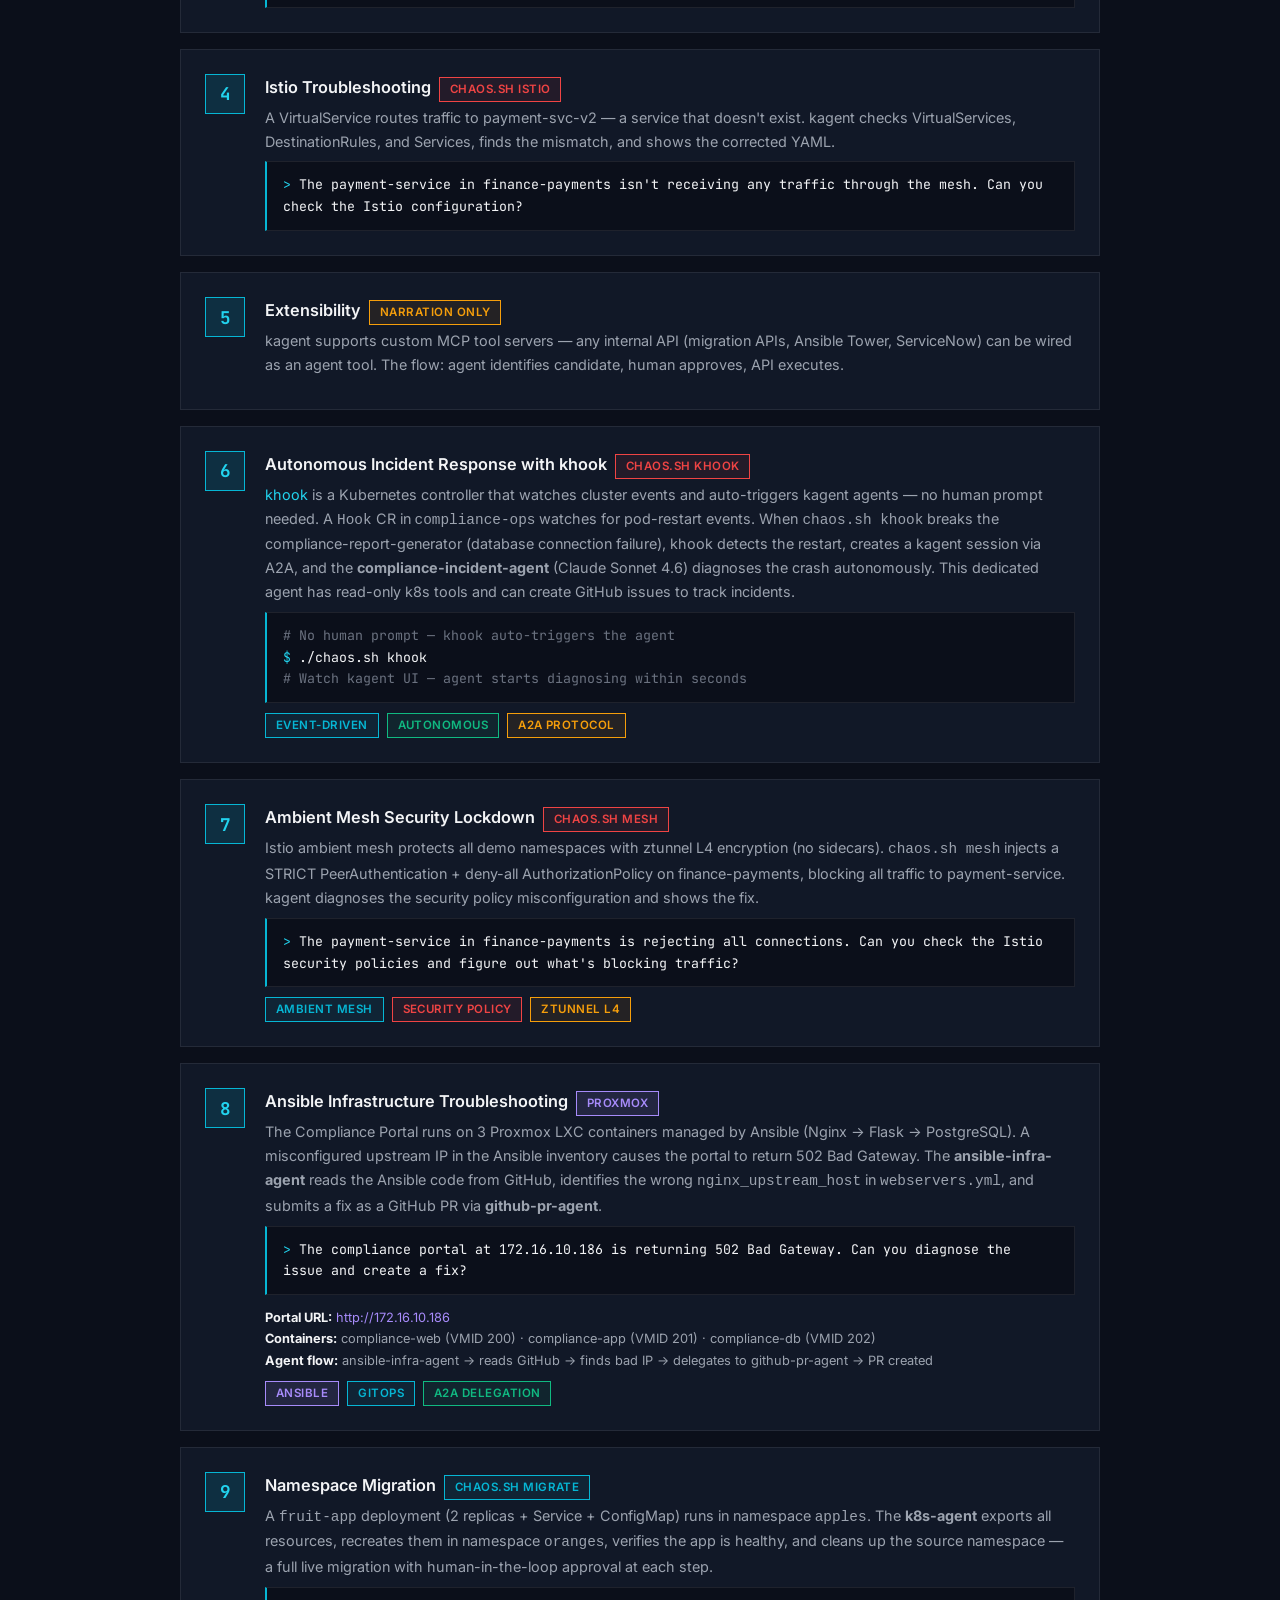
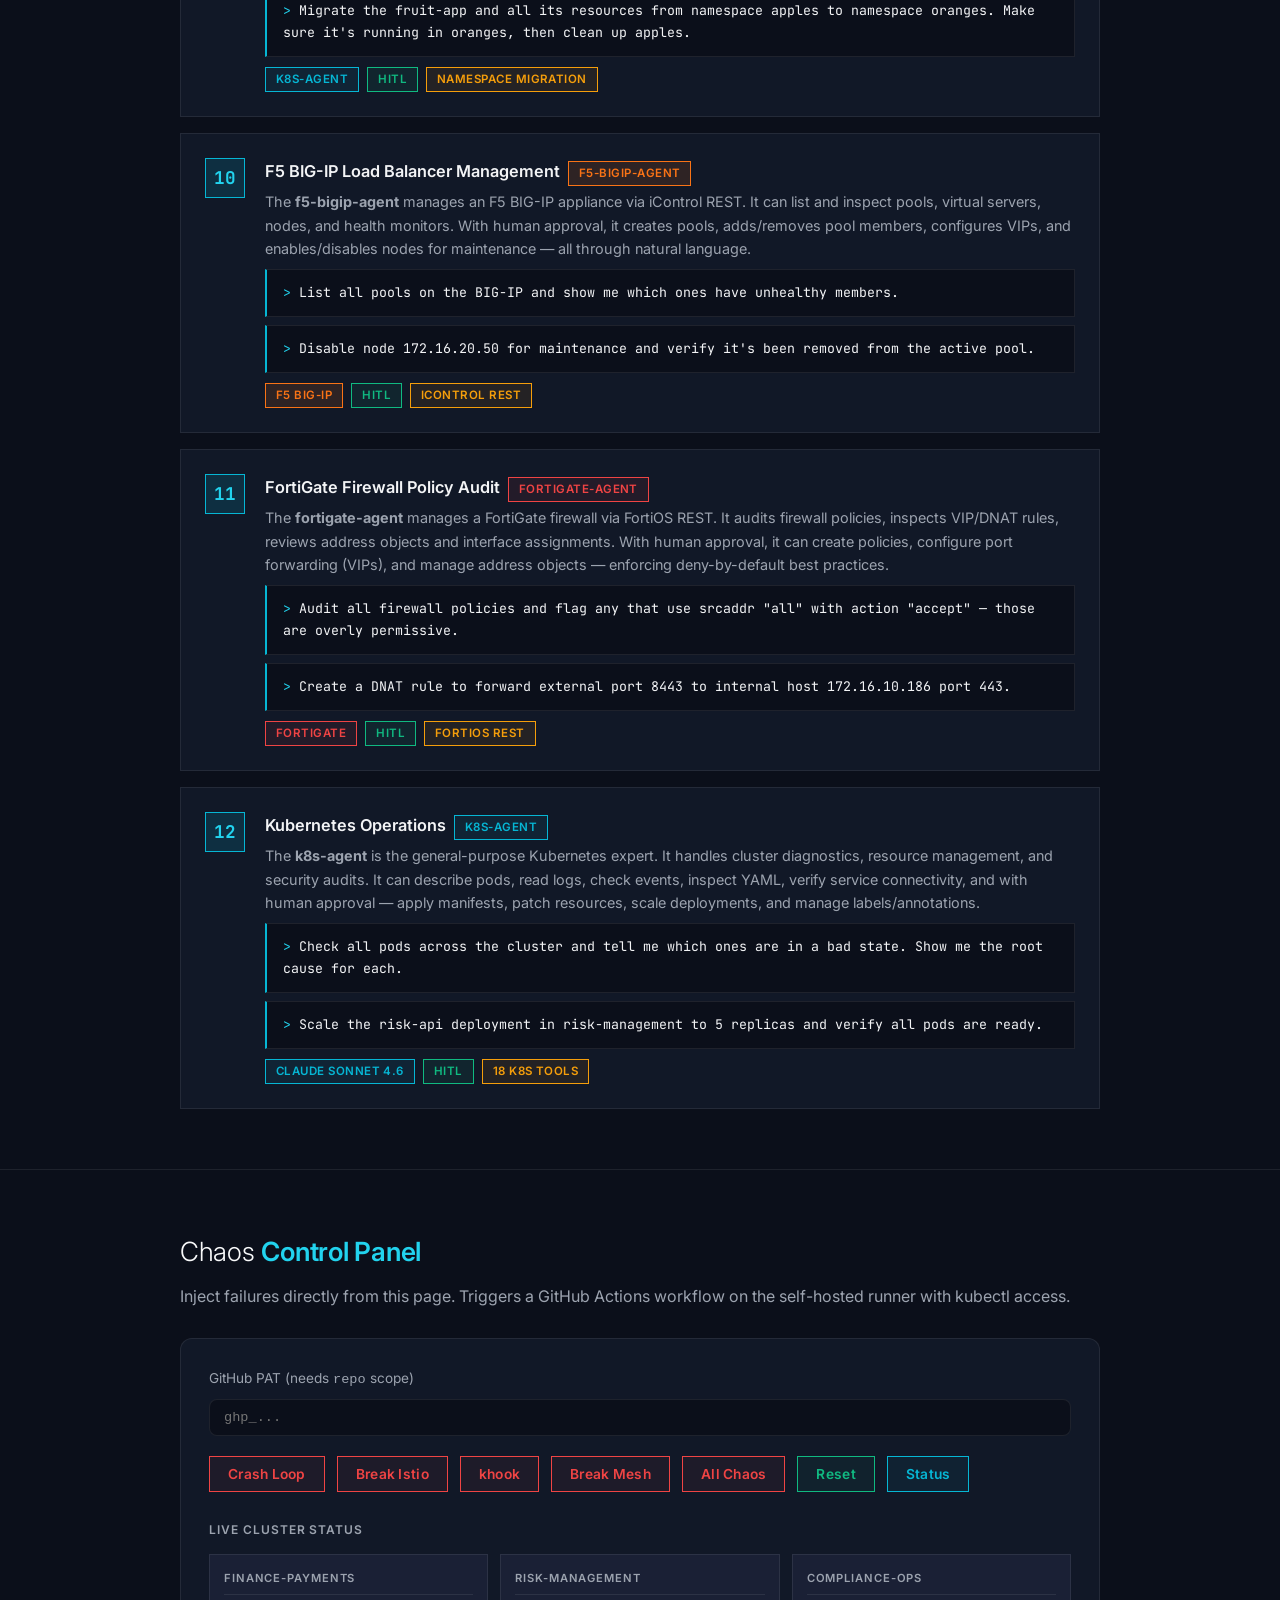
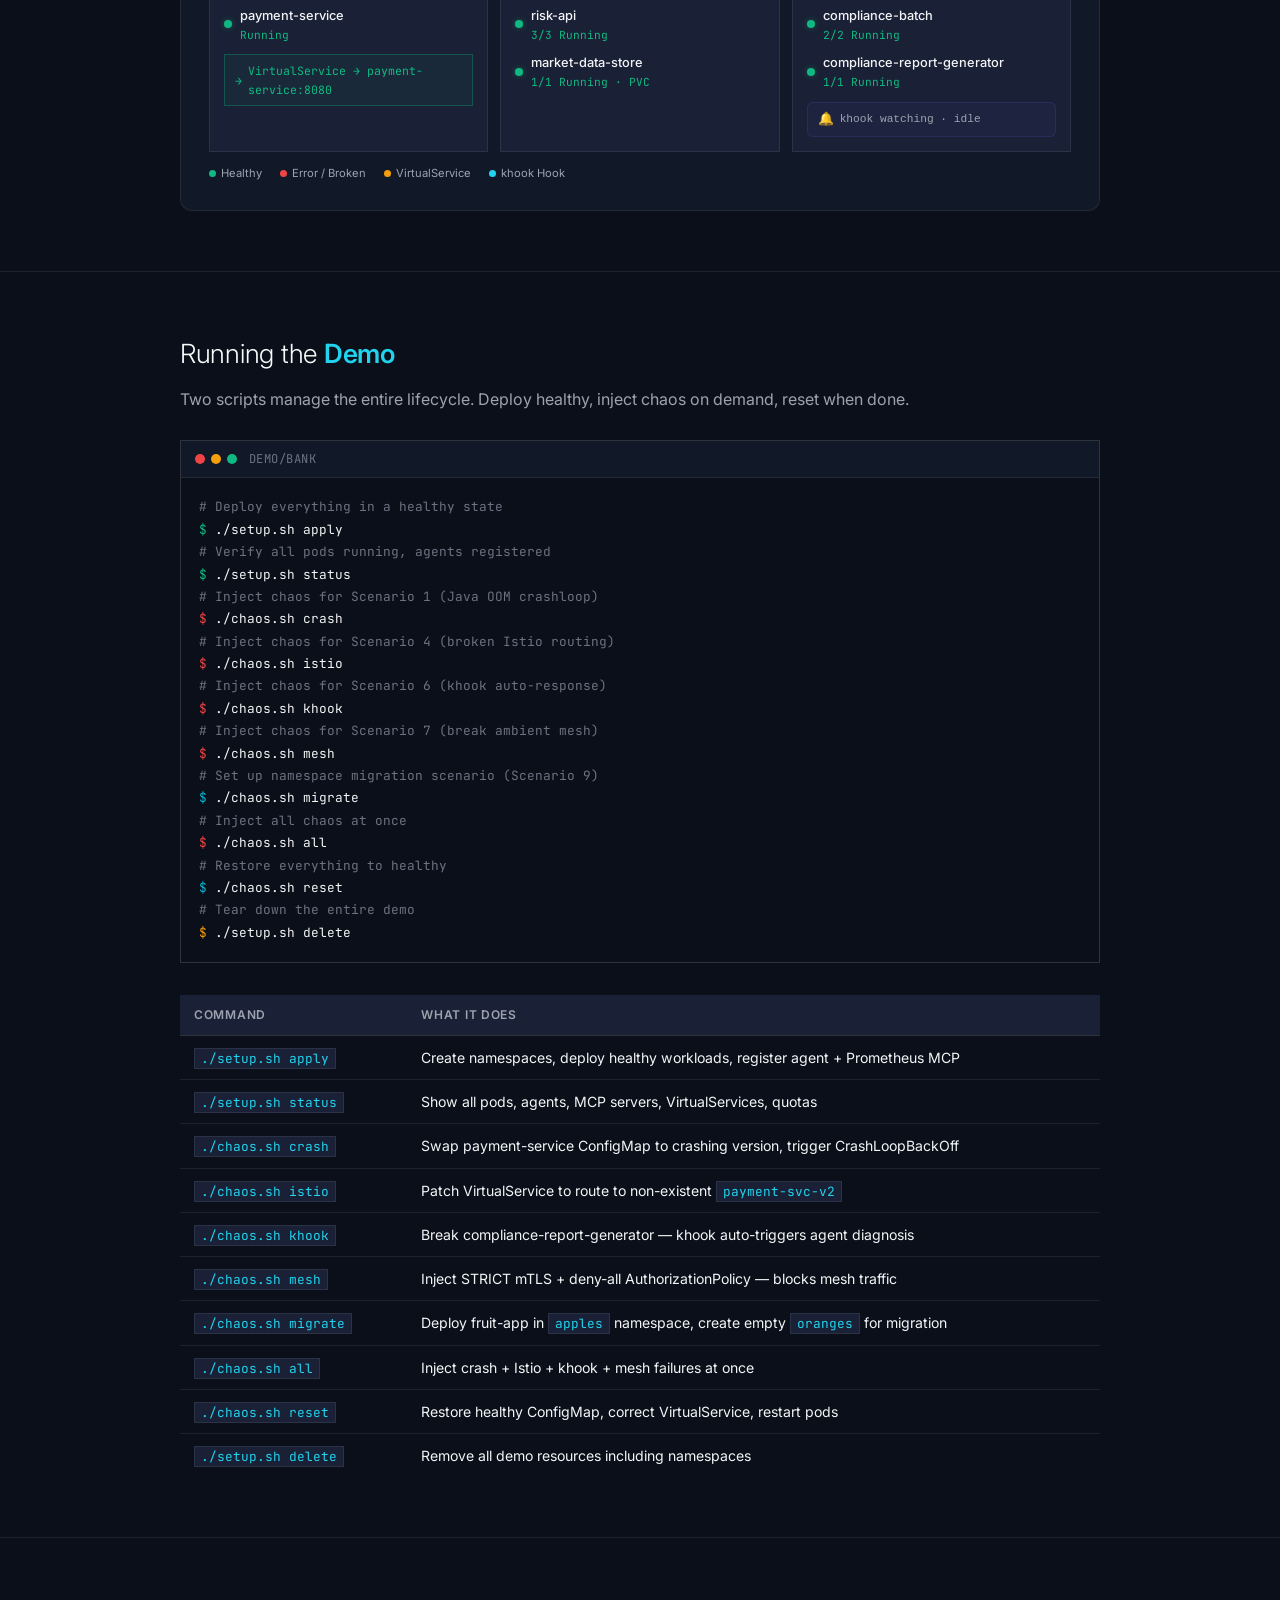
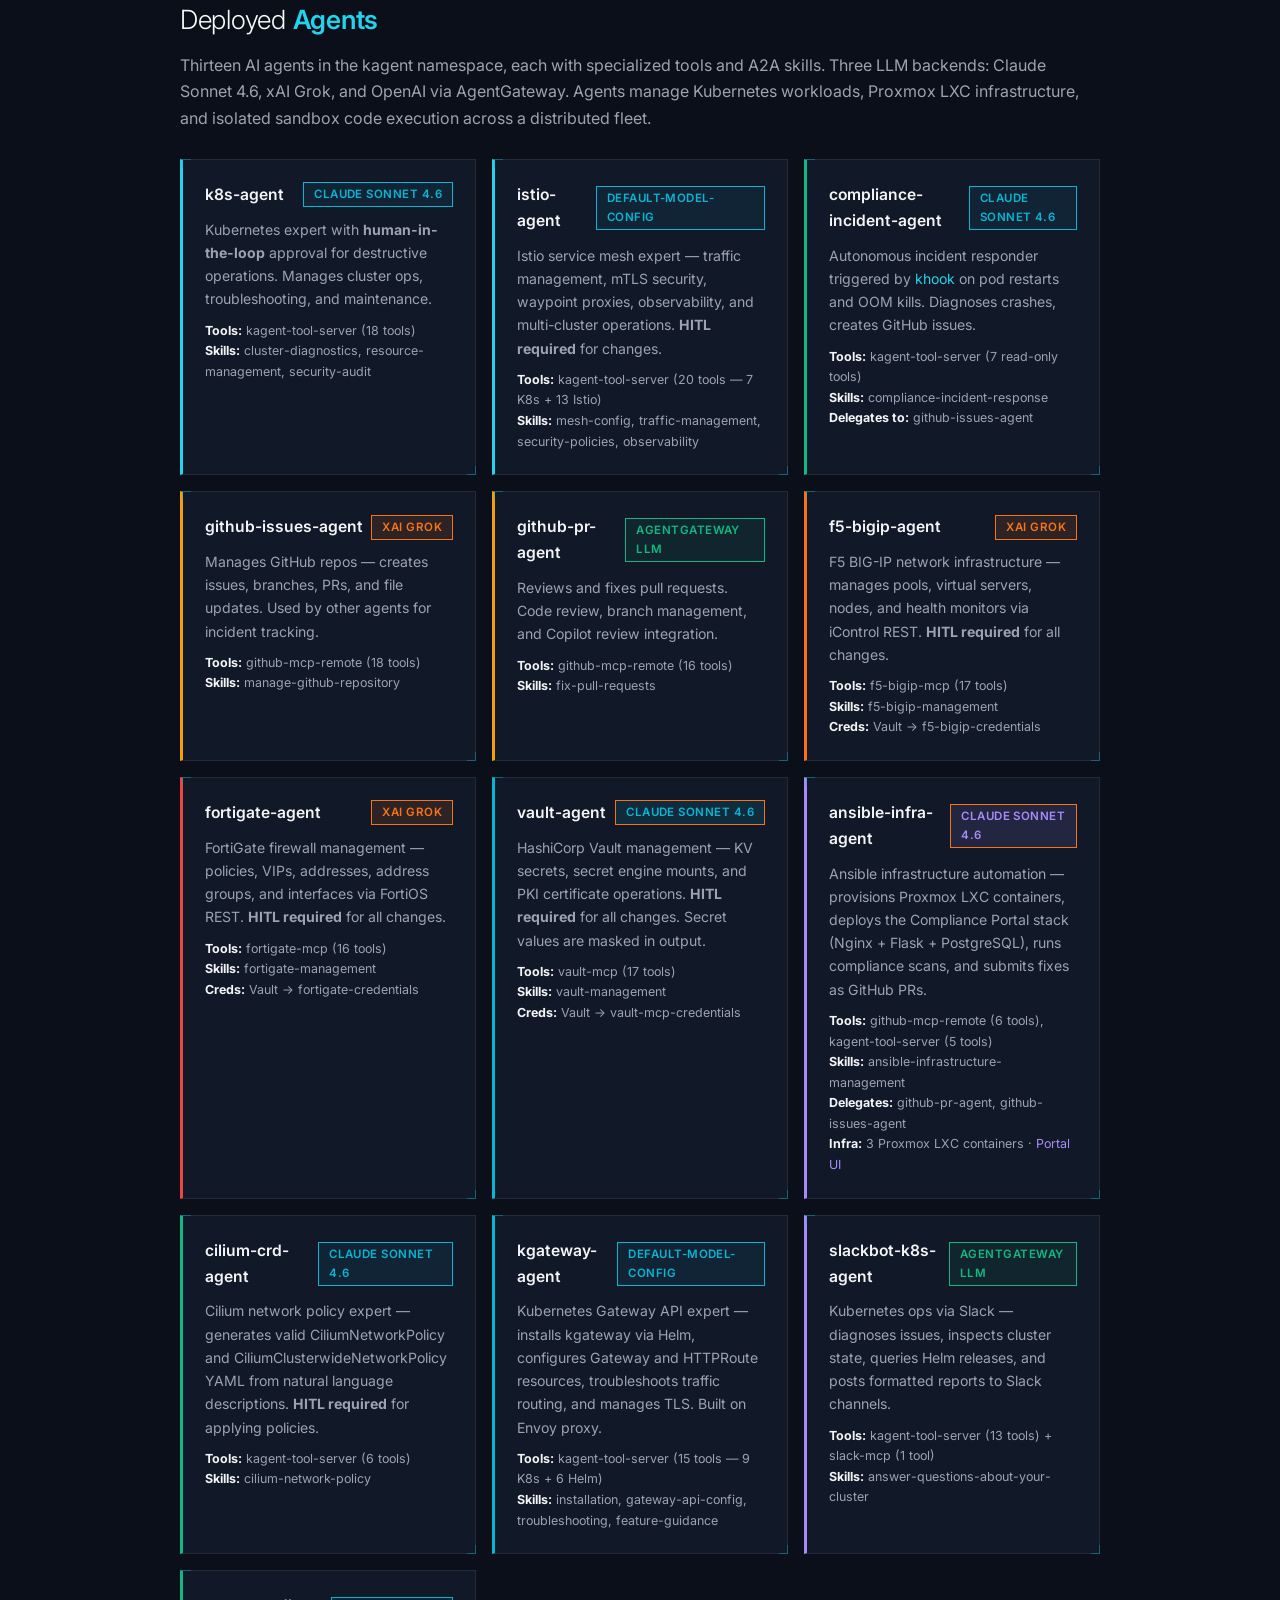
==== commit dcf4b145: "feat: add Moat Sandbox section to index.html with architecture diagrams and scenarios - Add Sandbox " ====
--- a/docs/index.html
+++ b/docs/index.html
@@ -28,6 +28,7 @@
       <a href="kgateway-agent.html">kgateway</a>
       <a href="github-pr-agent.html">GitHub PR</a>
       <a href="github-issues-agent.html">GitHub Issues</a>
+      <a href="#uc-sandbox" style="color: var(--green);">Moat Sandbox</a>
     </div>
   </nav>
 
@@ -35,12 +36,13 @@
   <div class="hero">
     <div class="hero-badge">CNCF Sandbox Project</div>
     <h1><span>kagent</span> Demo Platform</h1>
-    <p>AI-powered Kubernetes operations. Crash diagnosis, migration planning, Istio ambient mesh troubleshooting, capacity forecasting, and Ansible infrastructure management — driven by an orchestrator agent with specialist sub-agents.</p>
+    <p>AI-powered Kubernetes operations. Crash diagnosis, migration planning, Istio ambient mesh troubleshooting, capacity forecasting, Ansible infrastructure management, and <strong>isolated sandbox code execution</strong> across a distributed fleet &mdash; driven by an orchestrator agent with specialist sub-agents.</p>
     <div class="hero-buttons">
       <a href="#uc-k8s" class="hero-btn primary">Kubernetes &darr;</a>
       <a href="#uc-networking" class="hero-btn">Networking &darr;</a>
       <a href="#uc-security" class="hero-btn">Security &darr;</a>
       <a href="#uc-cloud" class="hero-btn">Cloud &darr;</a>
+      <a href="#uc-sandbox" class="hero-btn" style="border-color: var(--green); color: var(--green);">Sandbox &darr;</a>
     </div>
   </div>
 
@@ -274,6 +276,201 @@
             <div style="margin-top: 10px; font-size: 0.75rem; color: var(--text-muted);">
               <strong>Flow:</strong> ansible-infra-agent &rarr; github-issues-agent
             </div>
+          </div>
+        </div>
+      </div>
+
+      <!-- Sandbox / Moat -->
+      <div id="uc-sandbox" style="margin-top: 48px;">
+        <div style="display: flex; align-items: center; gap: 12px; margin-bottom: 20px;">
+          <div style="width: 40px; height: 40px; border-radius: 10px; background: rgba(16, 185, 129, 0.12); display: flex; align-items: center; justify-content: center; font-size: 1.2rem;">&#x1f3d7;</div>
+          <div>
+            <h3 style="margin: 0; font-size: 1.2rem;">Sandbox &amp; Code Execution</h3>
+            <p style="margin: 0; font-size: 0.8rem; color: var(--text-muted);">Isolated Linux sandboxes, container images, fleet orchestration, port forwarding, and snapshot time-travel</p>
+          </div>
+        </div>
+        <div style="display: flex; gap: 8px; flex-wrap: wrap; margin-bottom: 16px;">
+          <span class="tag tag-green">moat-sandbox-coder</span>
+          <span class="tag" style="background: rgba(16,185,129,0.12); color: #10b981;">moat-mcp-server</span>
+          <span class="tag" style="background: rgba(16,185,129,0.12); color: #10b981;">moat-fleet</span>
+        </div>
+        <div class="features" style="grid-template-columns: repeat(auto-fit, minmax(300px, 1fr));">
+
+          <div class="feature" style="border-left: 3px solid var(--green);">
+            <h3>Fleet-Wide Sandbox Orchestration</h3>
+            <p>AI agents create sandboxes on-demand. The <strong>fleet controller</strong> (Go + xDS) automatically schedules to the least-loaded host, routes traffic via AgentGateway header matching, and fences dead hosts via lease-based health. Add a Proxmox host &mdash; it registers and the fleet uses it instantly.</p>
+            <div style="margin-top: 10px; font-size: 0.75rem; color: var(--text-muted);">
+              <strong>Flow:</strong> Agent &rarr; Fleet Controller &rarr; xDS route &rarr; Host &rarr; Sandbox
+            </div>
+            <div class="code-block" style="margin-top: 10px;">
+              <span class="prompt">&gt;</span> <span class="cmd">Create a sandbox and write a Python script that scrapes stock prices, then run it.</span>
+            </div>
+          </div>
+
+          <div class="feature" style="border-left: 3px solid var(--green);">
+            <h3>Container-Native Sandboxes</h3>
+            <p>Request any OCI container image &mdash; <code>python:3.12</code>, <code>node:22</code>, <code>rust:1.86</code>, <code>golang:1.24</code> &mdash; as the sandbox root filesystem. Layers are pulled via skopeo, flattened with whiteout handling, and served as overlayfs (bubblewrap) or erofs (Firecracker). Content-addressed caching makes repeated images instant.</p>
+            <div style="margin-top: 10px; font-size: 0.75rem; color: var(--text-muted);">
+              <strong>Flow:</strong> create_sandbox(image) &rarr; skopeo pull &rarr; OCI cache &rarr; overlayfs/erofs mount
+            </div>
+            <div class="code-block" style="margin-top: 10px;">
+              <span class="prompt">&gt;</span> <span class="cmd">Create a Rust sandbox and build a WebAssembly module that computes Fibonacci numbers.</span>
+            </div>
+          </div>
+
+          <div class="feature" style="border-left: 3px solid var(--green);">
+            <h3>Ephemeral Port Forwarding</h3>
+            <p>TCP tunnels to sandbox ports, <code>kubectl port-forward</code> style. No nftables rules, no DNS, no persistent state. Open a tunnel, access a Flask dashboard or PostgreSQL from your browser, close the terminal &mdash; everything cleans up automatically. Multiple independent tunnels per sandbox.</p>
+            <div style="margin-top: 10px; font-size: 0.75rem; color: var(--text-muted);">
+              <strong>Flow:</strong> moatctl port-forward &rarr; gRPC stream &rarr; sandbox veth &rarr; TCP connect
+            </div>
+            <div class="code-block" style="margin-top: 10px;">
+              <span class="prompt">$</span> <span class="cmd">moatctl port-forward abc-123 8080:8080</span><br>
+              <span class="muted"># Open http://localhost:8080 &mdash; tunneled to sandbox</span>
+            </div>
+          </div>
+
+          <div class="feature" style="border-left: 3px solid var(--green);">
+            <h3>MCP-Native AI Integration</h3>
+            <p><strong>moat-mcp-server</strong> exposes 15 tools via Streamable HTTP MCP. Every tool call passes through AgentGateway's policy layer &mdash; JWT auth, RBAC, PII detection, prompt injection guard &mdash; and is traced end-to-end via OpenTelemetry into Langfuse. Natural language to running code in seconds.</p>
+            <div style="margin-top: 10px; font-size: 0.75rem; color: var(--text-muted);">
+              <strong>Tools:</strong> create_sandbox, shell, run_code, read_file, write_file, list_files, take_snapshot, restore_snapshot, list_snapshots, get_pool_status, list_sandboxes, get_sandbox, delete_sandbox, list_sessions, delete_session
+            </div>
+          </div>
+
+          <div class="feature" style="border-left: 3px solid var(--green);">
+            <h3>Snapshot Time Travel</h3>
+            <p>Content-addressable snapshots with SHA-256 Merkle tree integrity. Baseline (full) + incremental (delta) snapshots. Restore to any point instantly. Diff any two snapshots to see exactly what changed. Cross-conversation <strong>sessions</strong> let agents resume work days later with full state preserved.</p>
+            <div style="margin-top: 10px; font-size: 0.75rem; color: var(--text-muted);">
+              <strong>Flow:</strong> take_snapshot &rarr; nono CAS &rarr; Merkle tree &rarr; restore_snapshot (verified)
+            </div>
+            <div class="code-block" style="margin-top: 10px;">
+              <span class="prompt">&gt;</span> <span class="cmd">Save a snapshot before refactoring, then restore if the tests break.</span>
+            </div>
+          </div>
+
+        </div>
+
+        <!-- Moat Architecture Flow Diagram -->
+        <div style="margin-top: 36px; background: var(--surface); border: 1px solid var(--border); border-radius: 12px; padding: 28px;">
+          <h3 style="margin-bottom: 16px; font-size: 1rem; color: var(--green);">Moat Sandbox Architecture</h3>
+          <div class="arch-diagram">
+            <div class="arch-label">kagent Agent / Claude Desktop / moatctl</div>
+            <div class="arch-row">
+              <div class="arch-box green">moat-mcp-server<br><span style="font-size:0.7rem;opacity:0.7;">Streamable HTTP &middot; 15 tools</span></div>
+            </div>
+            <div class="arch-arrow">&darr;</div>
+            <div class="arch-label">Fleet Control Plane</div>
+            <div class="arch-row">
+              <div class="arch-box accent">Fleet Controller (Go)<br><span style="font-size:0.7rem;opacity:0.7;">gRPC + xDS &middot; PostgreSQL &middot; Leader Election</span></div>
+              <div class="arch-box accent">AgentGateway<br><span style="font-size:0.7rem;opacity:0.7;">xDS routes &middot; x-sandbox-id header</span></div>
+            </div>
+            <div class="arch-arrow">&darr;</div>
+            <div class="arch-label">Proxmox Hosts &middot; Fleet Agent on each host</div>
+            <div class="arch-row">
+              <div class="arch-box green" style="font-size: 0.78rem;">Host A (bubblewrap)<br><span style="opacity:0.5;">~50ms startup &middot; ~10 MiB/sandbox</span></div>
+              <div class="arch-box green" style="font-size: 0.78rem;">Host B (firecracker)<br><span style="opacity:0.5;">~4ms clone &middot; ~256 MiB/VM</span></div>
+              <div class="arch-box green" style="font-size: 0.78rem;">Host N (bubblewrap)<br><span style="opacity:0.5;">auto-registered &middot; lease-fenced</span></div>
+            </div>
+            <div class="arch-arrow">&darr;</div>
+            <div class="arch-label">Per-Sandbox Isolation</div>
+            <div class="arch-row">
+              <div class="arch-box" style="font-size: 0.78rem; border-color: var(--green);">Network NS<br><span style="opacity:0.5;">veth + nftables DNAT</span></div>
+              <div class="arch-box" style="font-size: 0.78rem; border-color: var(--green);">OCI Rootfs<br><span style="opacity:0.5;">overlayfs CoW / erofs</span></div>
+              <div class="arch-box" style="font-size: 0.78rem; border-color: var(--green);">Cgroup v2<br><span style="opacity:0.5;">CPU + memory + disk quota</span></div>
+              <div class="arch-box" style="font-size: 0.78rem; border-color: var(--green);">Worker gRPC<br><span style="opacity:0.5;">Unix socket &middot; exec/files</span></div>
+              <div class="arch-box" style="font-size: 0.78rem; border-color: var(--green);">Cred Proxy<br><span style="opacity:0.5;">secrets never in guest</span></div>
+            </div>
+          </div>
+        </div>
+
+        <!-- Sandbox Scenarios -->
+        <div style="margin-top: 36px;">
+          <h3 style="margin-bottom: 16px; font-size: 1rem;">Sandbox <span style="color: var(--green);">Scenarios</span></h3>
+          <div class="scenarios">
+
+            <div class="scenario">
+              <div class="scenario-num" style="background: rgba(16,185,129,0.15); color: var(--green);">S1</div>
+              <div class="scenario-body">
+                <h3>Build &amp; Test in Any Language</h3>
+                <p>The agent creates a sandbox with a container image matching the language needed (Rust, Go, Python, Node, etc.), writes code, runs tests, and returns results. The container image cache means the second sandbox with the same image is instant.</p>
+                <div class="code-block">
+                  <span class="prompt">&gt;</span> <span class="cmd">Create a Go sandbox. Write a REST API with chi router that manages a todo list. Add table-driven tests. Run them and show me the results.</span>
+                </div>
+                <div style="display: flex; gap: 8px; margin-top: 10px; font-size: 0.8rem;">
+                  <span class="tag tag-green">container images</span>
+                  <span class="tag tag-cyan">any language</span>
+                </div>
+              </div>
+            </div>
+
+            <div class="scenario">
+              <div class="scenario-num" style="background: rgba(16,185,129,0.15); color: var(--green);">S2</div>
+              <div class="scenario-body">
+                <h3>Safe Refactoring with Snapshot Rollback</h3>
+                <p>Snapshot before a risky refactor. If tests break, restore instantly and try a different approach. The agent can bisect through snapshots to find exactly which change caused a regression.</p>
+                <div class="code-block">
+                  <span class="prompt">&gt;</span> <span class="cmd">Snapshot the current working state, then refactor the database layer to use async/await. If any tests fail, roll back and tell me what went wrong.</span>
+                </div>
+                <div style="display: flex; gap: 8px; margin-top: 10px; font-size: 0.8rem;">
+                  <span class="tag tag-green">snapshots</span>
+                  <span class="tag tag-yellow">Merkle tree</span>
+                  <span class="tag tag-cyan">time travel</span>
+                </div>
+              </div>
+            </div>
+
+            <div class="scenario">
+              <div class="scenario-num" style="background: rgba(16,185,129,0.15); color: var(--green);">S3</div>
+              <div class="scenario-body">
+                <h3>Port-Forward to a Running Dashboard</h3>
+                <p>The agent builds a web app in a sandbox, starts the server, and tells you the port-forward command. Open your browser and see the live app running inside an isolated sandbox &mdash; zero DNS, zero ingress, zero cleanup.</p>
+                <div class="code-block">
+                  <span class="prompt">&gt;</span> <span class="cmd">Build a Plotly dashboard that visualizes CPU usage data. Start the server so I can view it in my browser.</span>
+                </div>
+                <div class="code-block" style="margin-top: 8px;">
+                  <span class="prompt">$</span> <span class="cmd">moatctl port-forward &lt;sandbox-id&gt; 5000:5000</span><br>
+                  <span class="muted"># Open http://localhost:5000</span>
+                </div>
+                <div style="display: flex; gap: 8px; margin-top: 10px; font-size: 0.8rem;">
+                  <span class="tag tag-green">port forwarding</span>
+                  <span class="tag tag-cyan">ephemeral</span>
+                </div>
+              </div>
+            </div>
+
+            <div class="scenario">
+              <div class="scenario-num" style="background: rgba(16,185,129,0.15); color: var(--green);">S4</div>
+              <div class="scenario-body">
+                <h3>Fleet Auto-Scheduling Across Proxmox Hosts</h3>
+                <p>Multiple agents create sandboxes simultaneously. The fleet controller picks the least-loaded host for each, atomically reserves capacity in PostgreSQL, and pushes xDS routes so AgentGateway delivers traffic to the right host by <code>x-sandbox-id</code> header. Dead hosts are fenced automatically.</p>
+                <div class="code-block">
+                  <span class="prompt">&gt;</span> <span class="cmd">Check pool status &mdash; how many sandboxes are running and on which hosts?</span>
+                </div>
+                <div style="display: flex; gap: 8px; margin-top: 10px; font-size: 0.8rem;">
+                  <span class="tag tag-green">fleet</span>
+                  <span class="tag" style="background: rgba(167,139,250,0.12); color: #a78bfa;">multi-host</span>
+                  <span class="tag tag-yellow">xDS routing</span>
+                </div>
+              </div>
+            </div>
+
+            <div class="scenario">
+              <div class="scenario-num" style="background: rgba(16,185,129,0.15); color: var(--green);">S5</div>
+              <div class="scenario-body">
+                <h3>Cross-Conversation Persistent Sessions</h3>
+                <p>Start a development session, take snapshots, close the conversation. Days later, resume from exactly where you left off. Sessions persist across conversations with full workspace state, snapshots, and history.</p>
+                <div class="code-block">
+                  <span class="prompt">&gt;</span> <span class="cmd">List my sessions. Restore the "api-refactor" session from Tuesday and pick up where I left off.</span>
+                </div>
+                <div style="display: flex; gap: 8px; margin-top: 10px; font-size: 0.8rem;">
+                  <span class="tag tag-green">sessions</span>
+                  <span class="tag tag-cyan">persistent</span>
+                  <span class="tag tag-yellow">cross-conversation</span>
+                </div>
+              </div>
+            </div>
+
           </div>
         </div>
       </div>
@@ -310,6 +507,7 @@
           <div class="arch-box accent" style="border-color: #a78bfa;">ansible-infra-agent<br><span style="font-size:0.7rem;opacity:0.7;">Claude Sonnet 4.6 &middot; GitOps</span></div>
           <div class="arch-box accent" style="border-color: var(--green);">cilium-crd-agent<br><span style="font-size:0.7rem;opacity:0.7;">Claude Sonnet 4.6 &middot; HITL</span></div>
           <div class="arch-box accent" style="border-color: var(--cyan);">kgateway-agent<br><span style="font-size:0.7rem;opacity:0.7;">default-model &middot; Gateway API</span></div>
+          <div class="arch-box accent" style="border-color: var(--green);">moat-sandbox-coder<br><span style="font-size:0.7rem;opacity:0.7;">Claude Sonnet 4.6 &middot; 15 tools</span></div>
         </div>
         <div class="arch-label" style="margin-top: 12px;">MCP Tool Servers</div>
         <div class="arch-row">
@@ -320,6 +518,7 @@
           <div class="arch-box green" style="border-color: var(--cyan);">vault-mcp<br><span style="font-size:0.7rem;opacity:0.5;">Vault HTTP API</span></div>
           <div class="arch-box green" style="border-color: #a78bfa;">proxmox-mcp<br><span style="font-size:0.7rem;opacity:0.5;">Proxmox VE API</span></div>
           <div class="arch-box green" style="border-color: #a78bfa;">ansible-mcp<br><span style="font-size:0.7rem;opacity:0.5;">Semaphore API</span></div>
+          <div class="arch-box green" style="border-color: var(--green);">moat-mcp<br><span style="font-size:0.7rem;opacity:0.5;">Sandbox gRPC &middot; Fleet</span></div>
         </div>
         <div class="arch-arrow">&darr;</div>
         <div class="arch-label">Kubernetes Cluster &middot; Istio Ambient Mesh &middot; Network Infrastructure</div>
@@ -350,7 +549,7 @@
   <section>
     <div class="container">
       <h2>Demo <span>Scenarios</span></h2>
-      <p>Ten scenarios that show kagent solving real platform engineering problems. Chaos is injected on demand — everything starts healthy.</p>
+      <p>Twelve scenarios that show kagent solving real platform engineering problems. Chaos is injected on demand — everything starts healthy. Plus five sandbox-specific scenarios above.</p>
 
       <div class="scenarios">
 
@@ -777,7 +976,7 @@
   <section>
     <div class="container">
       <h2>Deployed <span>Agents</span></h2>
-      <p>Twelve AI agents in the kagent namespace, each with specialized tools and A2A skills. Three LLM backends: Claude Sonnet 4.6, xAI Grok, and OpenAI via AgentGateway. Agents manage both Kubernetes workloads and Proxmox LXC infrastructure.</p>
+      <p>Thirteen AI agents in the kagent namespace, each with specialized tools and A2A skills. Three LLM backends: Claude Sonnet 4.6, xAI Grok, and OpenAI via AgentGateway. Agents manage Kubernetes workloads, Proxmox LXC infrastructure, and isolated sandbox code execution across a distributed fleet.</p>
 
       <div class="features" style="grid-template-columns: repeat(auto-fit, minmax(280px, 1fr));">
 
@@ -931,6 +1130,20 @@
           </div>
         </div>
 
+        <div class="feature" style="border-left: 3px solid var(--green);">
+          <div style="display: flex; justify-content: space-between; align-items: center; margin-bottom: 10px;">
+            <h3 style="margin: 0;">moat-sandbox-coder</h3>
+            <span class="tag tag-cyan">Claude Sonnet 4.6</span>
+          </div>
+          <p>Isolated sandbox code execution across a distributed fleet. Creates sandboxes with any OCI container image, executes code, manages files, port-forwards to services, and takes content-addressable snapshots with Merkle tree integrity.</p>
+          <div style="margin-top: 10px; font-size: 0.78rem; color: var(--text-muted);">
+            <strong style="color: var(--text);">Tools:</strong> moat-mcp-server (15 tools)<br>
+            <strong style="color: var(--text);">Skills:</strong> sandbox-code-execution<br>
+            <strong style="color: var(--text);">Backends:</strong> bubblewrap (~50ms) &middot; Firecracker microVM (~4ms clone)<br>
+            <strong style="color: var(--text);">Fleet:</strong> Auto-scheduled across Proxmox hosts via xDS
+          </div>
+        </div>
+
       </div>
 
       <!-- MCP Tool Servers -->
@@ -998,6 +1211,12 @@
             <td>Remote (Streamable HTTP)</td>
             <td>ansible-infra-agent</td>
             <td>Ansible via Semaphore &mdash; run playbooks, lint, job history, logs</td>
+          </tr>
+          <tr>
+            <td><code>moat-mcp-server</code></td>
+            <td>Remote (Streamable HTTP)</td>
+            <td>moat-sandbox-coder</td>
+            <td>Moat sandbox pool &mdash; create/delete sandboxes, exec, files, snapshots, sessions, fleet status (15 tools)</td>
           </tr>
         </tbody>
       </table>
@@ -1036,8 +1255,8 @@
           </tr>
           <tr>
             <td><code>kagent</code></td>
-            <td>bank-platform-agent, k8s-agent, compliance-incident-agent, github-issues-agent, github-pr-agent, f5-bigip-agent, fortigate-agent, vault-agent, ansible-infra-agent, khook, khook-auth-proxy, f5-wrapper, fortigate-mcp-server, vault-mcp-server, proxmox-mcp-server, ansible-mcp-server</td>
-            <td>AI agents + MCP tool servers + event watcher + auth proxy</td>
+            <td>bank-platform-agent, k8s-agent, compliance-incident-agent, github-issues-agent, github-pr-agent, f5-bigip-agent, fortigate-agent, vault-agent, ansible-infra-agent, moat-sandbox-coder, khook, khook-auth-proxy, f5-wrapper, fortigate-mcp-server, vault-mcp-server, proxmox-mcp-server, ansible-mcp-server, moat-mcp-server</td>
+            <td>AI agents + MCP tool servers + sandbox fleet + event watcher + auth proxy</td>
           </tr>
           <tr>
             <td><code>Proxmox LXC</code></td>
@@ -1053,6 +1272,16 @@
             <td><code>monitoring</code></td>
             <td>Prometheus + kube-state-metrics (optional)</td>
             <td>Capacity forecasting data source</td>
+          </tr>
+          <tr>
+            <td><code>Proxmox Hosts</code></td>
+            <td>moat serve (fleet agent), moat-worker (per sandbox), moat-mcp (MCP server)</td>
+            <td>Distributed sandbox fleet &mdash; bubblewrap/Firecracker isolation, OCI images, snapshots, port forwarding</td>
+          </tr>
+          <tr>
+            <td><code>kagent (fleet)</code></td>
+            <td>moat-fleet (Go fleet controller), AgentGateway (xDS proxy)</td>
+            <td>Fleet control plane &mdash; scheduling, health, lease fencing, xDS routing to sandbox hosts</td>
           </tr>
         </tbody>
       </table>
